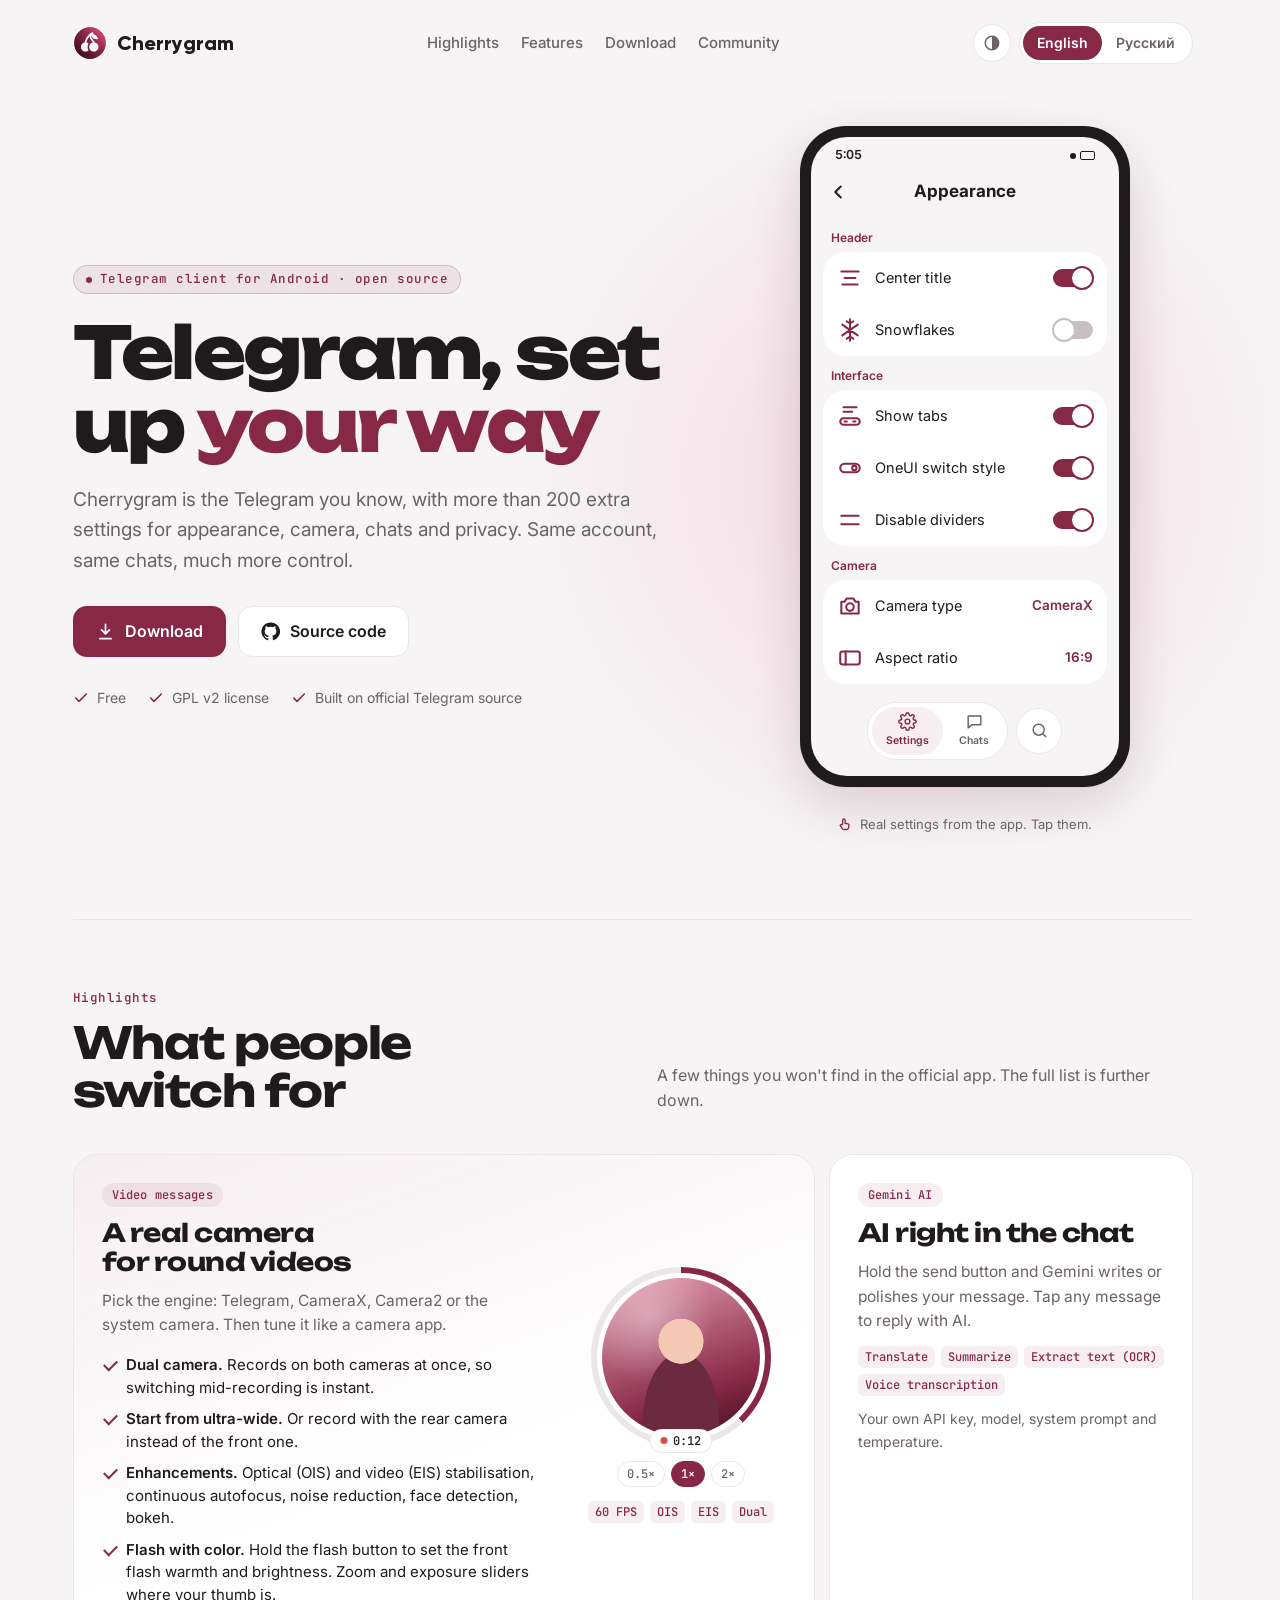
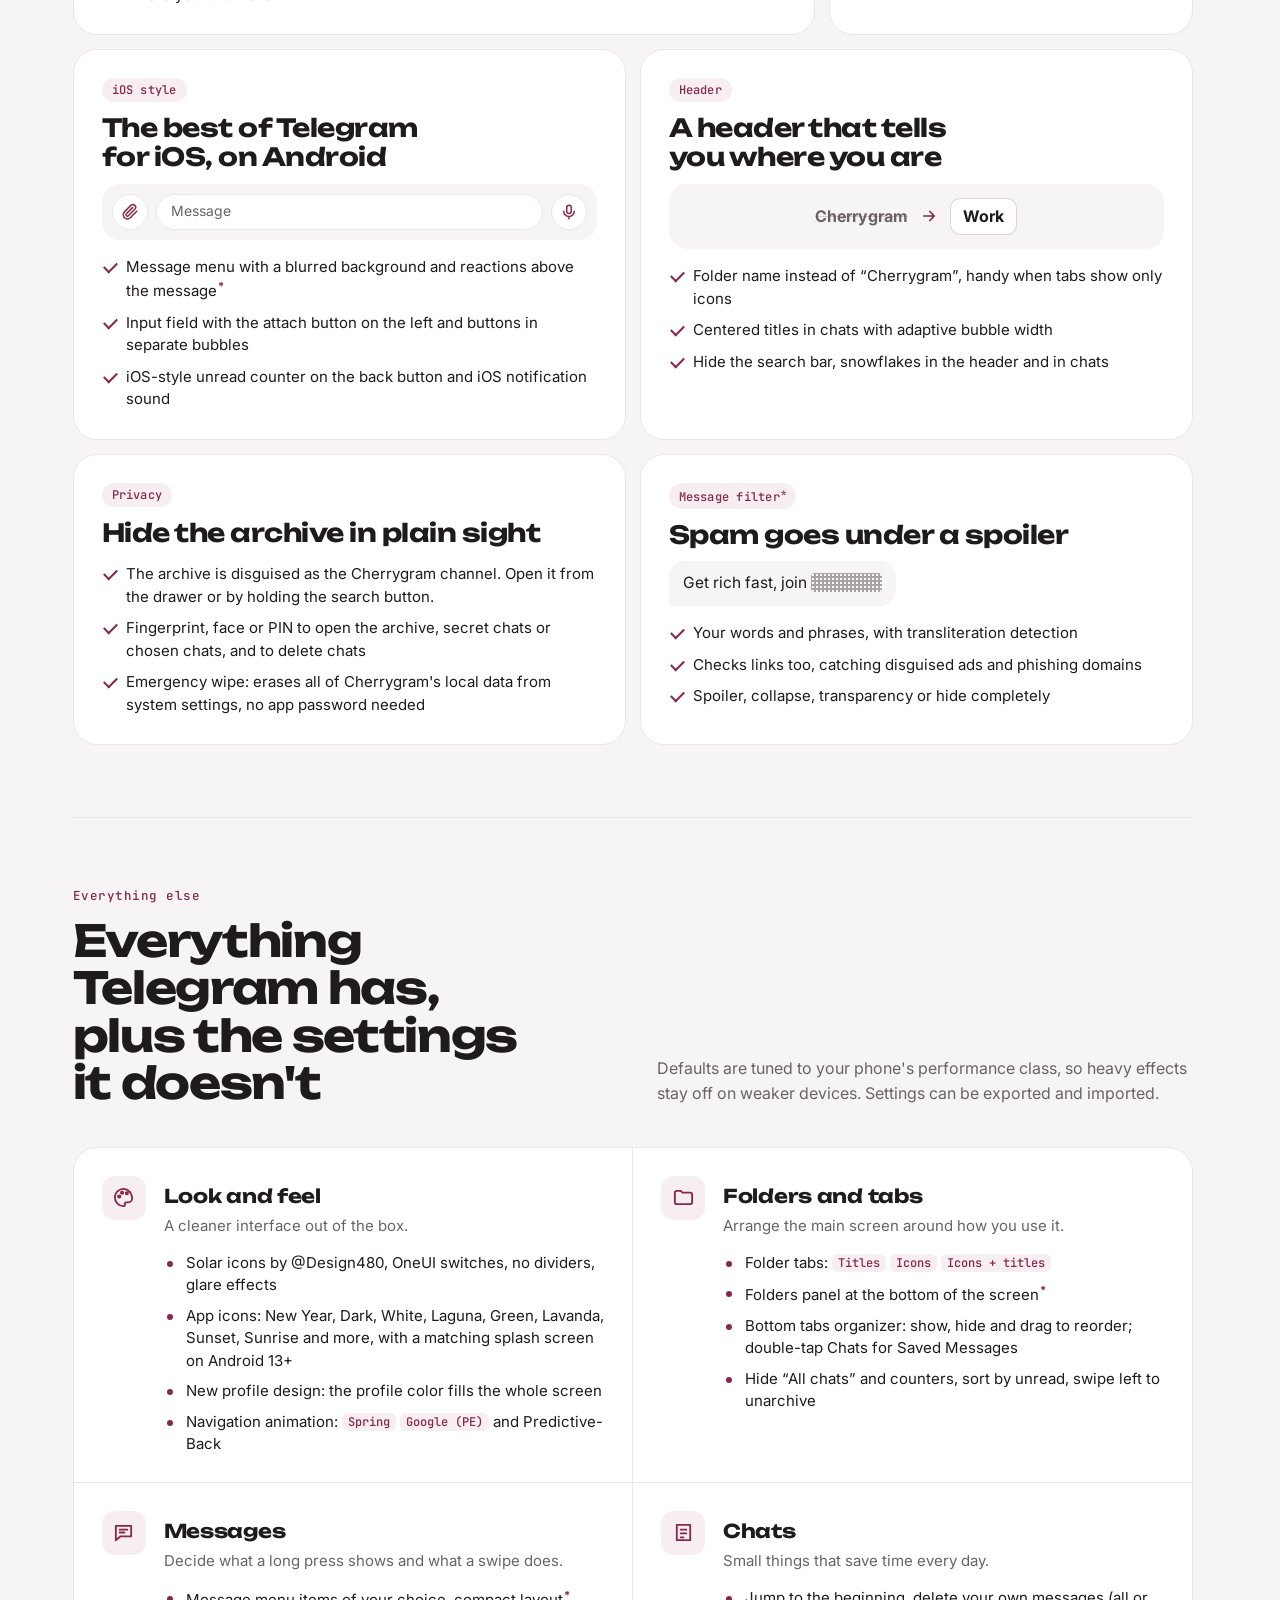
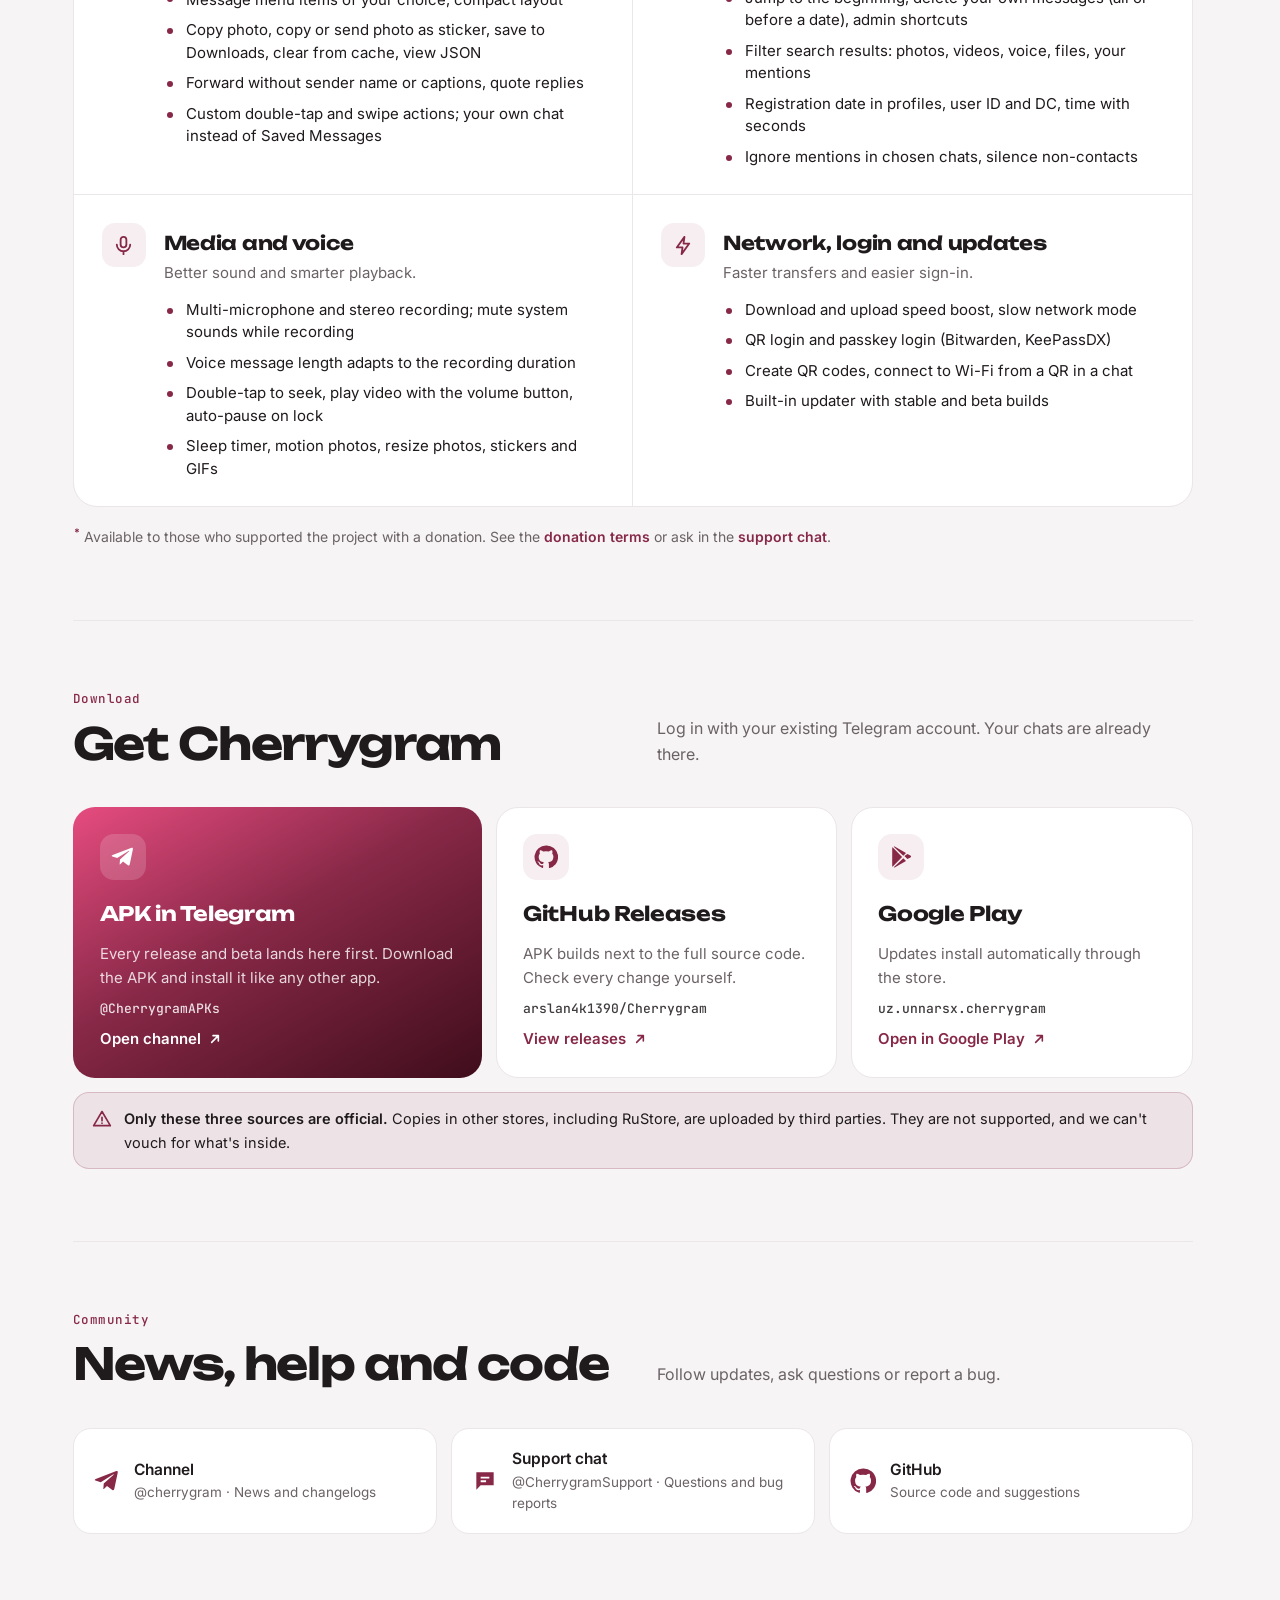
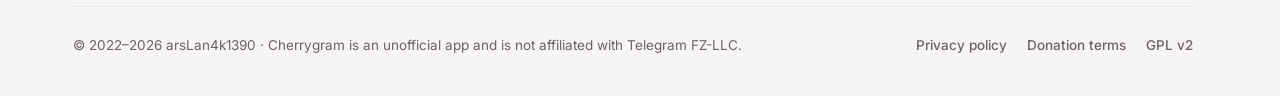
==== cherrygram/index.html @ 9229d32d "Update index.html" ====
<!DOCTYPE html>
<html lang="en">
<head>
<meta charset="utf-8">
<meta name="viewport" content="width=device-width, initial-scale=1, viewport-fit=cover">
<meta name="color-scheme" content="light dark">
<title>Cherrygram</title>
<meta name="description" content="Cherrygram — open-source Telegram client for Android with more than 200 settings for appearance, camera, chats and privacy.">
<link rel="icon" type="image/svg+xml" href="data:image/svg+xml,%3Csvg%20width%3D%22640%22%20height%3D%22640%22%20viewBox%3D%220%200%20640%20640%22%20fill%3D%22none%22%20xmlns%3D%22http%3A//www.w3.org/2000/svg%22%3E%20%3Crect%20x%3D%2210%22%20y%3D%2210%22%20width%3D%22620%22%20height%3D%22620%22%20rx%3D%22310%22%20fill%3D%22url%28%23paint0_linear_491_23%29%22/%3E%20%3Crect%20x%3D%2210%22%20y%3D%2210%22%20width%3D%22620%22%20height%3D%22620%22%20rx%3D%22310%22%20stroke%3D%22white%22%20stroke-width%3D%2220%22/%3E%20%3Cpath%20d%3D%22M383.323%20127.493C386.815%20134.41%20384.44%20142.785%20377.801%20146.963C373.574%20149.623%20369.834%20152.233%20366.529%20154.789C405.644%20156.688%20451.546%20172.465%20475.197%20246.991C393.397%20254.55%20361.271%20217.003%20344.844%20181.58C343.745%20184.75%20343.19%20187.771%20343.002%20190.632C342.13%20203.923%20348.677%20218.798%20360.499%20236.478C365.873%20244.516%20371.896%20252.518%20378.143%20260.817L379.523%20262.651C386.133%20271.438%20392.978%20280.61%20398.766%20289.741C402.809%20296.118%20406.721%20303.047%20409.709%20310.361C450.216%20318.1%20480.781%20352.949%20480.781%20394.77C480.781%20442.272%20441.345%20480.781%20392.697%20480.781C344.049%20480.781%20304.613%20442.272%20304.613%20394.77C304.613%20353.111%20334.942%20318.37%20375.215%20310.452C374.326%20308.925%20373.365%20307.348%20372.333%20305.719C367.287%20297.76%20361.155%20289.512%20354.468%20280.622L352.991%20278.661C346.854%20270.51%20340.335%20261.85%20334.467%20253.074C322.838%20235.682%20311.869%20215.189%20311.837%20193.102C301.707%20204.276%20292.418%20216.728%20284.179%20229.828C266.513%20257.916%20254.87%20287.06%20250.081%20309.663C266.62%20312.019%20281.668%20318.863%20293.887%20328.889C294.088%20329.054%20294.127%20329.346%20293.979%20329.56C281.067%20348.161%20273.524%20370.605%20273.524%20394.77C273.524%20418.934%20281.067%20441.378%20293.979%20459.979C294.127%20460.193%20294.088%20460.485%20293.887%20460.65C278.575%20473.214%20258.819%20480.781%20237.254%20480.781C188.607%20480.781%20149.17%20442.272%20149.17%20394.77C149.17%20353.631%20178.747%20319.238%20218.27%20310.761C223.03%20282.071%20237.237%20246.456%20257.688%20213.941C282.73%20174.126%20319.229%20135.606%20364.144%20119.913C371.58%20117.315%20379.83%20120.575%20383.323%20127.493Z%22%20fill%3D%22white%22/%3E%20%3Cdefs%3E%20%3ClinearGradient%20id%3D%22paint0_linear_491_23%22%20x1%3D%22640%22%20y1%3D%220%22%20x2%3D%220%22%20y2%3D%22640%22%20gradientUnits%3D%22userSpaceOnUse%22%3E%20%3Cstop%20offset%3D%220.09375%22%20stop-color%3D%22%23E64C7F%22/%3E%20%3Cstop%20offset%3D%220.447917%22%20stop-color%3D%22%23872847%22/%3E%20%3Cstop%20offset%3D%220.833333%22%20stop-color%3D%22%233F0D1B%22/%3E%20%3C/linearGradient%3E%20%3C/defs%3E%20%3C/svg%3E">
<link rel="preconnect" href="https://fonts.googleapis.com">
<link rel="preconnect" href="https://fonts.gstatic.com" crossorigin>
<link href="https://fonts.googleapis.com/css2?family=Inter:wght@400;500;600;700&family=Unbounded:wght@500;700;800&family=JetBrains+Mono:wght@500&display=swap" rel="stylesheet">
<script>
(function () {
  var p = 'system';
  try { var s = localStorage.getItem('cg_theme'); if (s === 'light' || s === 'dark') p = s; } catch (e) {}
  var d = document.documentElement;
  d.setAttribute('data-theme-pref', p);
  if (p !== 'system') d.setAttribute('data-theme', p);
})();
</script>
<style>
  @font-face {
    font-family: 'Gilroy CG';
    font-weight: 800;
    font-display: swap;
    src: url([data-uri]) format('woff2');
  }
  /* Layout: split hero (thesis left, live settings screen right) → feature index in a hairline grid → download routes → community → footer */
  :root {
    --cherry: #872847;
    --cherry-hi: #e64c7f;
    --cherry-deep: #3f0d1b;
    --cherry-soft: rgba(135, 40, 71, 0.08);
    --cherry-line: rgba(135, 40, 71, 0.22);
    --bg: #f6f4f5;
    --card: #ffffff;
    --text: #1f1a1c;
    --muted: #6b6266;
    --line: #ebe6e8;
    --on-cherry: #ffffff;
    --phone-frame: #1f1a1c;
    --switch-off: #c9bfc3;
    --shadow: 0 1px 2px rgba(31, 26, 28, 0.04), 0 18px 50px rgba(63, 13, 27, 0.14);
    --glow: rgba(230, 76, 127, 0.16);

    --f-display: 'Unbounded', 'Gilroy CG', 'Inter', system-ui, sans-serif;
    --f-body: 'Inter', -apple-system, BlinkMacSystemFont, 'Segoe UI', Roboto, sans-serif;
    --f-mono: 'JetBrains Mono', ui-monospace, 'SF Mono', Consolas, monospace;
    --gutter-l: max(16px, env(safe-area-inset-left, 0px));
    --gutter-r: max(16px, env(safe-area-inset-right, 0px));
  }
  :root { color-scheme: light; }
  @media (prefers-color-scheme: dark) {
    :root:not([data-theme="light"]) {
      color-scheme: dark;
      --cherry: #e0789a; --cherry-hi: #f08fae; --cherry-deep: #2a0912;
      --cherry-soft: rgba(224, 120, 154, 0.10); --cherry-line: rgba(224, 120, 154, 0.28);
      --bg: #141112; --card: #1e1a1c; --text: #f1ecee; --muted: #a89ea2; --line: #2e282b;
      --on-cherry: #1a0a10; --phone-frame: #000000; --switch-off: #4a4145;
      --shadow: 0 18px 60px rgba(0, 0, 0, 0.5); --glow: rgba(224, 120, 154, 0.12);
    }
  }
  :root[data-theme="dark"] {
    color-scheme: dark;
    --cherry: #e0789a; --cherry-hi: #f08fae; --cherry-deep: #2a0912;
    --cherry-soft: rgba(224, 120, 154, 0.10); --cherry-line: rgba(224, 120, 154, 0.28);
    --bg: #141112; --card: #1e1a1c; --text: #f1ecee; --muted: #a89ea2; --line: #2e282b;
    --on-cherry: #1a0a10; --phone-frame: #000000; --switch-off: #4a4145;
    --shadow: 0 18px 60px rgba(0, 0, 0, 0.5); --glow: rgba(224, 120, 154, 0.12);
  }

  * { box-sizing: border-box; }
  html { -webkit-text-size-adjust: 100%; scrollbar-gutter: stable; scroll-behavior: smooth; overflow-x: clip; }
  @media (prefers-reduced-motion: reduce) { html { scroll-behavior: auto; } }
  body {
    margin: 0; background: var(--bg); color: var(--text);
    font: 16px/1.6 var(--f-body);
    padding-left: var(--gutter-l); padding-right: var(--gutter-r);
    overflow-x: hidden;
  }
  .wrap { max-width: 1120px; margin: 0 auto; }
  a { color: var(--cherry); font-weight: 600; text-decoration: none; }
  a:hover { text-decoration: underline; }
  :focus-visible { outline: 2px solid var(--cherry); outline-offset: 2px; border-radius: 6px; }
  h1, h2, h3 { text-wrap: balance; }

  /* i18n */
  [data-l="ru"] { display: none; }
  body.ru [data-l="en"] { display: none; }
  body.ru [data-l="ru"] { display: revert; }
  body.ru span[data-l="ru"] { display: inline; }

  /* Top bar */
  .top { display: flex; align-items: center; justify-content: space-between; gap: 12px; padding-block: 22px; }
  .brand { display: flex; align-items: center; gap: 10px; font-family: 'Gilroy CG', 'Inter', sans-serif; font-weight: 800; font-size: 20px; color: var(--text); }
  .brand:hover { text-decoration: none; }
  .brand-logo { width: 34px; height: 34px; flex: none; display: block; }
  .nav { display: flex; gap: 22px; font-size: 15px; }
  .nav a { color: var(--muted); font-weight: 500; }
  .nav a:hover { color: var(--text); text-decoration: none; }
  @media (max-width: 860px) { .nav { display: none; } }
  .controls { display: flex; align-items: center; gap: 8px; }

  .lang { display: inline-flex; background: var(--card); border: 1px solid var(--line); border-radius: 999px; padding: 3px; }
  .lang button { border: 0; background: transparent; color: var(--muted); font: inherit; font-size: 14px; font-weight: 600; padding: 6px 14px; border-radius: 999px; cursor: pointer; }
  .lang button[aria-pressed="true"] { background: var(--cherry); color: var(--on-cherry); }
  .lang .ls { display: none; }
  @media (max-width: 520px) { .lang .lf { display: none; } .lang .ls { display: inline; } .lang button { padding: 6px 12px; } }

  .theme-wrap { position: relative; }
  .theme { width: 38px; height: 38px; flex: none; display: grid; place-items: center; cursor: pointer; padding: 0; background: var(--card); border: 1px solid var(--line); border-radius: 999px; color: var(--muted); }
  .theme:hover, .theme[aria-expanded="true"] { color: var(--cherry); border-color: var(--cherry-line); }
  .theme svg, .theme-menu svg { width: 18px; height: 18px; stroke: currentColor; fill: none; stroke-width: 2; stroke-linecap: round; stroke-linejoin: round; }
  .theme svg .fill, .theme-menu svg .fill { fill: currentColor; stroke: none; }
  .theme .ic { display: none; }
  html[data-theme-pref="system"] .theme .ic-system, html[data-theme-pref="light"] .theme .ic-light, html[data-theme-pref="dark"] .theme .ic-dark { display: grid; }
  .theme-menu { position: absolute; top: calc(100% + 8px); right: 0; z-index: 20; min-width: 196px; padding: 6px; margin: 0; list-style: none; background: var(--card); border: 1px solid var(--line); border-radius: 14px; box-shadow: 0 10px 30px rgba(0,0,0,.14), 0 2px 6px rgba(0,0,0,.06); opacity: 0; transform: translateY(-4px) scale(.98); transform-origin: top right; pointer-events: none; transition: opacity .14s ease, transform .14s ease; }
  .theme-menu.open { opacity: 1; transform: none; pointer-events: auto; }
  .theme-menu button { width: 100%; display: grid; grid-template-columns: 18px 1fr 16px; align-items: center; gap: 10px; text-align: left; background: transparent; border: 0; border-radius: 9px; padding: 9px 10px; cursor: pointer; font: inherit; font-size: 14px; font-weight: 500; color: var(--text); }
  .theme-menu button:hover, .theme-menu button:focus-visible { background: var(--cherry-soft); outline: none; }
  .theme-menu .chk { opacity: 0; color: var(--cherry); }
  .theme-menu button[aria-checked="true"] { color: var(--cherry); font-weight: 600; }
  .theme-menu button[aria-checked="true"] .chk { opacity: 1; }
  .theme-menu svg.chk { width: 16px; height: 16px; stroke-width: 2.6; }
  @media (prefers-reduced-motion: reduce) { .theme-menu { transition: none; } }

  /* Hero */
  .hero { position: relative; display: grid; grid-template-columns: minmax(0, 1.15fr) minmax(0, .85fr); gap: 48px; align-items: center; padding-block: 40px 72px; }
  .hero::before { content: ""; position: absolute; z-index: -1; right: -10%; top: 0; width: 70%; aspect-ratio: 1; max-width: 100vw; border-radius: 50%; background: radial-gradient(closest-side, var(--glow), transparent); pointer-events: none; }
  .eyebrow { display: inline-flex; align-items: center; gap: 8px; font: 500 12.5px/1 var(--f-mono); letter-spacing: .04em; color: var(--cherry); background: var(--cherry-soft); border: 1px solid var(--cherry-line); border-radius: 999px; padding: 7px 12px; margin: 0 0 22px; }
  .eyebrow i { width: 6px; height: 6px; border-radius: 50%; background: var(--cherry); }
  .hero h1 { font-family: var(--f-display); font-weight: 800; font-size: clamp(36px, 6.4vw, 72px); line-height: 1.02; letter-spacing: -0.035em; margin: 0 0 22px; }
  .hero h1 em { font-style: normal; color: var(--cherry); }
  .lead { font-size: clamp(17px, 1.6vw, 19px); color: var(--muted); max-width: 34em; margin: 0 0 30px; }
  .cta { display: flex; flex-wrap: wrap; gap: 12px; }
  .btn { display: inline-flex; align-items: center; gap: 10px; font: 600 16px/1 var(--f-body); border-radius: 14px; padding: 15px 22px; border: 1px solid transparent; cursor: pointer; transition: transform .15s ease, background .15s ease, border-color .15s ease; }
  .btn:hover { text-decoration: none; transform: translateY(-1px); }
  .btn svg { width: 19px; height: 19px; flex: none; }
  .btn-primary { background: var(--cherry); color: var(--on-cherry); }
  .btn-primary:hover { background: var(--cherry-hi); }
  .btn-ghost { background: var(--card); color: var(--text); border-color: var(--line); }
  .btn-ghost:hover { border-color: var(--cherry-line); background: var(--cherry-soft); }
  @media (prefers-reduced-motion: reduce) { .btn { transition: none; } .btn:hover { transform: none; } }
  .facts { display: flex; flex-wrap: wrap; gap: 8px 22px; margin: 30px 0 0; padding: 0; list-style: none; font-size: 14px; color: var(--muted); }
  .facts li { display: flex; align-items: center; gap: 8px; }
  .facts svg { width: 16px; height: 16px; stroke: var(--cherry); fill: none; stroke-width: 2.4; stroke-linecap: round; stroke-linejoin: round; }

  @media (max-width: 900px) {
    .hero { grid-template-columns: 1fr; gap: 40px; padding-block: 16px 56px; }
    .hero::before { width: 120%; right: -40%; top: 30%; }
  }

  /* Phone mockup */
  .stage { display: grid; justify-items: center; gap: 14px; }
  .phone { width: min(330px, 100%); background: var(--phone-frame); border-radius: 46px; padding: 11px; box-shadow: var(--shadow); }
  .screen { background: var(--bg); border-radius: 36px; overflow: hidden; position: relative; }
  .status { display: flex; justify-content: space-between; align-items: center; padding: 12px 24px 4px; font: 600 12.5px/1 var(--f-body); color: var(--text); font-variant-numeric: tabular-nums; }
  .status .dots { display: flex; gap: 4px; align-items: center; }
  .status .dots span { width: 15px; height: 9px; border-radius: 2px; border: 1.5px solid currentColor; }
  .status .dots b { width: 6px; height: 6px; border-radius: 50%; background: currentColor; }
  .bar { position: relative; height: 52px; display: flex; align-items: center; padding: 0 16px; gap: 12px; }
  .bar canvas { position: absolute; inset: 0; width: 100%; height: 100%; pointer-events: none; }
  .bar .back { width: 22px; height: 22px; stroke: var(--text); fill: none; stroke-width: 2.2; stroke-linecap: round; stroke-linejoin: round; flex: none; }
  .bar .ttl { flex: 1; font: 700 17px/1 var(--f-body); color: var(--text); text-align: left; transition: text-align .2s; }
  .screen.centered .bar .ttl { text-align: center; margin-right: 34px; }
  .group-label { font: 600 12px/1 var(--f-body); color: var(--cherry); padding: 14px 20px 8px; }
  .group { margin: 0 12px; background: var(--card); border-radius: 22px; overflow: hidden; }
  .row { display: flex; align-items: center; gap: 12px; padding: 12px 14px; min-height: 52px; position: relative; }
  .row + .row::before { content: ""; position: absolute; top: 0; left: 52px; right: 0; height: 1px; background: var(--line); transition: opacity .2s; }
  .screen.no-div .row + .row::before { opacity: 0; }
  .row .ri { width: 26px; height: 26px; flex: none; stroke: var(--text); fill: none; stroke-width: 1.7; stroke-linecap: round; stroke-linejoin: round; }
  .screen.solar .row .ri { stroke: var(--cherry); stroke-width: 1.9; }
  .row .rt { flex: 1; min-width: 0; font-size: 14.5px; line-height: 1.25; color: var(--text); }
  .row .rt small { display: block; color: var(--muted); font-size: 12px; margin-top: 2px; }
  .row .rv { font-size: 13.5px; color: var(--cherry); font-weight: 600; }
  .row[role="switch"] { cursor: pointer; }
  .row[role="switch"]:hover { background: var(--cherry-soft); }
  .sw { width: 42px; height: 24px; flex: none; border-radius: 999px; background: var(--switch-off); position: relative; transition: background .18s; }
  .sw::after { content: ""; position: absolute; top: 3px; left: 3px; width: 18px; height: 18px; border-radius: 50%; background: var(--card); transition: transform .18s; }
  .row[aria-checked="true"] .sw { background: var(--cherry); }
  .row[aria-checked="true"] .sw::after { transform: translateX(18px); }
  /* One UI style switch: hollow thumb with ring */
  .screen.oneui .sw { height: 18px; width: 40px; margin-block: 3px; }
  .screen.oneui .sw::after { top: -3px; left: -1px; width: 24px; height: 24px; background: var(--card); border: 2.5px solid var(--switch-off); box-sizing: border-box; }
  .screen.oneui .row[aria-checked="true"] .sw::after { border-color: var(--cherry); transform: translateX(18px); }
  .screen-pad { height: 18px; }
  .tabbar { display: flex; align-items: center; justify-content: center; gap: 8px; padding: 0 16px 16px; }
  .screen.no-tabs .tabbar { display: none; }
  .tb-pill { display: flex; gap: 2px; background: var(--card); border: 1px solid var(--line); border-radius: 999px; padding: 4px; }
  .tb { display: grid; justify-items: center; gap: 2px; padding: 5px 14px; border-radius: 999px; font-size: 10.5px; font-weight: 600; color: var(--muted); }
  .tb.on { background: var(--cherry-soft); color: var(--cherry); }
  .tb svg, .tb-search svg { width: 19px; height: 19px; stroke: currentColor; fill: none; stroke-width: 1.8; stroke-linecap: round; stroke-linejoin: round; }
  .tb-search { width: 46px; height: 46px; border-radius: 50%; background: var(--card); border: 1px solid var(--line); display: grid; place-items: center; color: var(--muted); }
  .stage-hint { font-size: 13px; color: var(--muted); display: flex; align-items: center; gap: 8px; }
  .stage-hint svg { width: 15px; height: 15px; stroke: var(--cherry); fill: none; stroke-width: 2.2; stroke-linecap: round; stroke-linejoin: round; }
  @media (prefers-reduced-motion: reduce) { .sw, .sw::after, .row + .row::before { transition: none; } }

  /* Section headings */
  section.block { padding-block: 72px; border-top: 1px solid var(--line); }
  .sec-head { display: grid; grid-template-columns: minmax(0, 1fr) minmax(0, 1fr); gap: 16px 48px; align-items: end; margin-bottom: 40px; }
  .sec-head h2 { font-family: var(--f-display); font-weight: 700; font-size: clamp(28px, 4vw, 44px); line-height: 1.08; letter-spacing: -0.03em; margin: 0; }
  .sec-head p { color: var(--muted); margin: 0; max-width: 34em; }
  .kicker { display: block; font: 500 12.5px/1 var(--f-mono); color: var(--cherry); letter-spacing: .04em; margin-bottom: 14px; }
  @media (max-width: 760px) { .sec-head { grid-template-columns: 1fr; } section.block { padding-block: 56px; } }

  /* Feature index */
  .features { display: grid; grid-template-columns: repeat(2, minmax(0, 1fr)); border: 1px solid var(--line); border-radius: 24px; overflow: hidden; background: var(--line); gap: 1px; }
  .feat { background: var(--card); padding: 28px 28px 26px; min-width: 0; display: grid; grid-template-columns: 44px minmax(0, 1fr); gap: 0 18px; align-content: start; }
  .feat .fi { width: 44px; height: 44px; border-radius: 13px; background: var(--cherry-soft); display: grid; place-items: center; grid-row: 1 / span 3; }
  .feat .fi svg { width: 23px; height: 23px; stroke: var(--cherry); fill: none; stroke-width: 1.9; stroke-linecap: round; stroke-linejoin: round; }
  .feat h3 { font-family: var(--f-display); font-weight: 700; font-size: 19px; letter-spacing: -0.015em; line-height: 1.2; margin: 9px 0 6px; }
  .feat > p { color: var(--muted); margin: 0 0 14px; font-size: 15px; }
  .feat ul { margin: 0; padding: 0; list-style: none; display: grid; gap: 8px; font-size: 15px; line-height: 1.5; }
  .feat li { position: relative; padding-left: 22px; }
  .feat li::before { content: ""; position: absolute; left: 3px; top: 9px; width: 6px; height: 6px; border-radius: 50%; background: var(--cherry); }
  .opts { display: inline-flex; flex-wrap: wrap; gap: 4px; vertical-align: 1px; }
  .opt { font: 500 12px/1 var(--f-mono); color: var(--cherry); background: var(--cherry-soft); border-radius: 6px; padding: 3px 6px; white-space: nowrap; }
  @media (max-width: 760px) { .features { grid-template-columns: 1fr; } .feat { padding: 22px 18px; grid-template-columns: 40px minmax(0, 1fr); gap: 0 14px; } .feat .fi { width: 40px; height: 40px; } }

  /* Highlights bento */
  .bento { display: grid; grid-template-columns: repeat(6, minmax(0, 1fr)); gap: 14px; }
  .tile { background: var(--card); border: 1px solid var(--line); border-radius: 24px; padding: 28px; min-width: 0; display: flex; flex-direction: column; gap: 12px; }
  .tile h3 { font-family: var(--f-display); font-weight: 700; font-size: clamp(20px, 2.2vw, 25px); line-height: 1.15; letter-spacing: -0.02em; margin: 0; }
  .tile p { margin: 0; color: var(--muted); font-size: 15.5px; }
  .tile p.small { font-size: 14px; }
  .tag { align-self: flex-start; font: 500 12px/1 var(--f-mono); color: var(--cherry); background: var(--cherry-soft); border-radius: 999px; padding: 6px 10px; letter-spacing: .02em; }
  .ticks { margin: 4px 0 0; padding: 0; list-style: none; display: grid; gap: 9px; font-size: 15px; line-height: 1.5; }
  .ticks li { position: relative; padding-left: 24px; }
  .ticks li::before { content: ""; position: absolute; left: 2px; top: 6px; width: 11px; height: 6px; border-left: 2.2px solid var(--cherry); border-bottom: 2.2px solid var(--cherry); transform: rotate(-45deg); }
  .ticks b { font-weight: 600; }
  .star { color: var(--cherry); font-weight: 700; font-size: .75em; margin-left: 1px; }
  .t-cam { grid-column: span 4; flex-direction: row; gap: 32px; align-items: center; background: linear-gradient(160deg, var(--cherry-soft), transparent 60%), var(--card); }
  .t-cam .tile-text { display: flex; flex-direction: column; gap: 12px; min-width: 0; flex: 1; }
  .t-ai { grid-column: span 2; }
  .t-ios, .t-head { grid-column: span 3; }
  .t-priv, .t-filter { grid-column: span 3; }
  @media (max-width: 960px) {
    .bento { grid-template-columns: 1fr 1fr; }
    .t-cam { grid-column: 1 / -1; }
    .t-ai, .t-ios, .t-head, .t-priv, .t-filter { grid-column: span 1; }
  }
  @media (max-width: 680px) {
    .bento { grid-template-columns: 1fr; }
    .t-cam { flex-direction: column-reverse; align-items: stretch; }
    .tile { padding: 22px 18px; }
  }

  /* Video message visual */
  .vm-stage { flex: none; width: 210px; display: grid; justify-items: center; gap: 14px; }
  .vm { position: relative; width: 180px; height: 180px; max-width: 100%; border-radius: 50%; padding: 6px; background: conic-gradient(var(--cherry) 0 38%, var(--line) 38% 100%); }
  .vm-face { width: 100%; height: 100%; border-radius: 50%; border: 5px solid var(--card); background:
      radial-gradient(circle at 50% 40%, #f3c9b6 0 18%, transparent 18.5%),
      radial-gradient(ellipse at 50% 92%, #6b2a40 0 34%, transparent 34.5%),
      radial-gradient(circle at 30% 25%, rgba(255,255,255,.35), transparent 40%),
      linear-gradient(160deg, #e9a3b8, #872847 70%, #3f0d1b); }
  .vm-rec { position: absolute; left: 50%; bottom: -6px; transform: translateX(-50%); display: inline-flex; align-items: center; gap: 6px; background: var(--card); border: 1px solid var(--line); border-radius: 999px; padding: 5px 10px; font: 500 12px/1 var(--f-mono); color: var(--text); font-variant-numeric: tabular-nums; }
  .vm-rec i { width: 7px; height: 7px; border-radius: 50%; background: #e5484d; animation: blink 1.4s infinite; }
  @keyframes blink { 50% { opacity: .25; } }
  @media (prefers-reduced-motion: reduce) { .vm-rec i { animation: none; } }
  .vm-zoom { display: flex; gap: 6px; }
  .vm-zoom span { font: 500 12px/1 var(--f-mono); color: var(--muted); border: 1px solid var(--line); background: var(--card); border-radius: 999px; padding: 6px 9px; }
  .vm-zoom span.on { color: var(--on-cherry); background: var(--cherry); border-color: var(--cherry); }
  .vm-chips { display: flex; flex-wrap: wrap; justify-content: center; gap: 6px; }
  .vm-chips span, .chips span { font: 500 12px/1 var(--f-mono); color: var(--cherry); background: var(--cherry-soft); border-radius: 6px; padding: 5px 7px; }
  .chips { display: flex; flex-wrap: wrap; gap: 6px; }
  @media (max-width: 680px) { .vm-stage { width: 100%; } }

  /* iOS input visual */
  .ios-bar { display: flex; align-items: center; gap: 8px; background: var(--bg); border-radius: 18px; padding: 10px; }
  .ib-btn { width: 36px; height: 36px; flex: none; border-radius: 50%; background: var(--card); border: 1px solid var(--line); display: grid; place-items: center; color: var(--cherry); font: 500 22px/1 var(--f-body); }
  .ib-btn svg { width: 18px; height: 18px; stroke: var(--cherry); fill: none; stroke-width: 2; stroke-linecap: round; }
  .ib-field { flex: 1; min-width: 0; height: 36px; border-radius: 18px; background: var(--card); border: 1px solid var(--line); display: flex; align-items: center; padding: 0 14px; color: var(--muted); font-size: 14px; }

  /* Header visual */
  .head-demo { background: var(--bg); border-radius: 18px; padding: 14px; }
  .hd-row { display: flex; align-items: center; justify-content: center; gap: 12px; font-weight: 700; font-size: 16px; }
  .hd-row svg { width: 18px; height: 18px; stroke: var(--cherry); fill: none; stroke-width: 2.2; stroke-linecap: round; stroke-linejoin: round; }
  .hd-from { color: var(--muted); text-decoration: line-through; text-decoration-color: var(--cherry-line); }
  .hd-to { color: var(--text); background: var(--card); border: 1px solid var(--cherry-line); border-radius: 10px; padding: 5px 12px; }

  /* Filter visual */
  .demo-msg { align-self: flex-start; background: var(--bg); border-radius: 16px 16px 16px 4px; padding: 10px 14px; color: var(--text) !important; font-size: 15px; }
  .spoil { border-radius: 4px; color: transparent; background-color: var(--muted); background-image: radial-gradient(var(--card) 0.8px, transparent 1px); background-size: 4px 4px; opacity: .55; user-select: none; }

  .footnote { margin: 18px 0 0; color: var(--muted); font-size: 14px; }

  .warn { display: flex; gap: 12px; align-items: flex-start; margin-top: 14px; padding: 14px 18px; border-radius: 16px; border: 1px solid var(--cherry-line); background: var(--cherry-soft); }
  .warn svg { width: 20px; height: 20px; flex: none; margin-top: 2px; stroke: var(--cherry); fill: none; stroke-width: 2; stroke-linecap: round; stroke-linejoin: round; }
  .warn p { margin: 0; font-size: 14.5px; color: var(--text); }
  .warn b { font-weight: 600; }

  /* Downloads */
  .dl { display: grid; grid-template-columns: 1.2fr 1fr 1fr; gap: 14px; }
  .route { background: var(--card); border: 1px solid var(--line); border-radius: 22px; padding: 26px; display: flex; flex-direction: column; gap: 12px; min-width: 0; color: var(--text); font-weight: 400; transition: border-color .15s, transform .15s; }
  .route:hover { text-decoration: none; border-color: var(--cherry-line); transform: translateY(-2px); }
  .route.main { background: linear-gradient(150deg, #e64c7f, #872847 45%, #3f0d1b) border-box; border-color: transparent; color: #fff; }
  .route.main:hover { border-color: transparent; }
  .route .ri2 { width: 46px; height: 46px; border-radius: 14px; display: grid; place-items: center; background: var(--cherry-soft); }
  .route.main .ri2 { background: rgba(255,255,255,.16); }
  .route .ri2 svg { width: 24px; height: 24px; fill: var(--cherry); }
  .route.main .ri2 svg { fill: #fff; }
  .route h3 { font-family: var(--f-display); font-weight: 700; font-size: 20px; letter-spacing: -0.015em; margin: 6px 0 0; }
  .route p { margin: 0; color: var(--muted); font-size: 15px; flex: 1; }
  .route.main p { color: rgba(255,255,255,.82); }
  .route .go { font-weight: 600; font-size: 15px; color: var(--cherry); display: inline-flex; align-items: center; gap: 6px; }
  .route.main .go { color: #fff; }
  .route .go svg { width: 16px; height: 16px; stroke: currentColor; fill: none; stroke-width: 2.4; stroke-linecap: round; stroke-linejoin: round; }
  .route .handle { font: 500 13px/1 var(--f-mono); opacity: .85; }
  .stores { display: flex; flex-wrap: wrap; gap: 8px; }
  .stores a { flex: 1 1 auto; text-align: center; border: 1px solid var(--line); border-radius: 12px; padding: 10px 12px; color: var(--text); font-size: 14.5px; }
  .stores a:hover { border-color: var(--cherry-line); background: var(--cherry-soft); text-decoration: none; }
  @media (prefers-reduced-motion: reduce) { .route { transition: none; } .route:hover { transform: none; } }
  @media (max-width: 900px) { .dl { grid-template-columns: 1fr; } }

  /* Community */
  .community { display: grid; grid-template-columns: repeat(3, minmax(0, 1fr)); gap: 14px; }
  .comm { display: flex; align-items: center; gap: 14px; padding: 18px 20px; border: 1px solid var(--line); border-radius: 18px; background: var(--card); color: var(--text); min-width: 0; }
  .comm:hover { text-decoration: none; border-color: var(--cherry-line); background: var(--cherry-soft); }
  .comm svg { width: 26px; height: 26px; fill: var(--cherry); flex: none; }
  .comm span { min-width: 0; }
  .comm b { display: block; font-weight: 600; font-size: 15.5px; }
  .comm small { display: block; color: var(--muted); font-weight: 400; font-size: 13.5px; overflow-wrap: anywhere; }
  @media (max-width: 860px) { .community { grid-template-columns: 1fr; } }

  /* Footer */
  footer { border-top: 1px solid var(--line); padding-block: 28px 40px; display: flex; flex-wrap: wrap; gap: 12px 28px; justify-content: space-between; align-items: center; color: var(--muted); font-size: 13.5px; }
  footer nav { display: flex; flex-wrap: wrap; gap: 8px 20px; }
  footer nav a { color: var(--muted); font-weight: 500; }
  footer nav a:hover { color: var(--cherry); }
</style>

</head>
<body>
<div class="wrap">

  <div class="top">
    <a class="brand" href="#top" aria-label="Cherrygram">
      <svg class="brand-logo" aria-hidden="true" width="32" height="32" viewBox="0 0 640 640" fill="none" xmlns="http://www.w3.org/2000/svg"> <rect x="10" y="10" width="620" height="620" rx="310" fill="url(#cgLogoGrad)"/> <rect x="10" y="10" width="620" height="620" rx="310" stroke="white" stroke-width="20"/> <path d="M383.323 127.493C386.815 134.41 384.44 142.785 377.801 146.963C373.574 149.623 369.834 152.233 366.529 154.789C405.644 156.688 451.546 172.465 475.197 246.991C393.397 254.55 361.271 217.003 344.844 181.58C343.745 184.75 343.19 187.771 343.002 190.632C342.13 203.923 348.677 218.798 360.499 236.478C365.873 244.516 371.896 252.518 378.143 260.817L379.523 262.651C386.133 271.438 392.978 280.61 398.766 289.741C402.809 296.118 406.721 303.047 409.709 310.361C450.216 318.1 480.781 352.949 480.781 394.77C480.781 442.272 441.345 480.781 392.697 480.781C344.049 480.781 304.613 442.272 304.613 394.77C304.613 353.111 334.942 318.37 375.215 310.452C374.326 308.925 373.365 307.348 372.333 305.719C367.287 297.76 361.155 289.512 354.468 280.622L352.991 278.661C346.854 270.51 340.335 261.85 334.467 253.074C322.838 235.682 311.869 215.189 311.837 193.102C301.707 204.276 292.418 216.728 284.179 229.828C266.513 257.916 254.87 287.06 250.081 309.663C266.62 312.019 281.668 318.863 293.887 328.889C294.088 329.054 294.127 329.346 293.979 329.56C281.067 348.161 273.524 370.605 273.524 394.77C273.524 418.934 281.067 441.378 293.979 459.979C294.127 460.193 294.088 460.485 293.887 460.65C278.575 473.214 258.819 480.781 237.254 480.781C188.607 480.781 149.17 442.272 149.17 394.77C149.17 353.631 178.747 319.238 218.27 310.761C223.03 282.071 237.237 246.456 257.688 213.941C282.73 174.126 319.229 135.606 364.144 119.913C371.58 117.315 379.83 120.575 383.323 127.493Z" fill="white"/> <defs> <linearGradient id="cgLogoGrad" x1="640" y1="0" x2="0" y2="640" gradientUnits="userSpaceOnUse"> <stop offset="0.09375" stop-color="#E64C7F"/> <stop offset="0.447917" stop-color="#872847"/> <stop offset="0.833333" stop-color="#3F0D1B"/> </linearGradient> </defs> </svg>
      Cherrygram
    </a>
    <nav class="nav" aria-label="Sections">
      <a href="#highlights"><span data-l="en">Highlights</span><span data-l="ru">Главное</span></a>
      <a href="#features"><span data-l="en">Features</span><span data-l="ru">Возможности</span></a>
      <a href="#download"><span data-l="en">Download</span><span data-l="ru">Скачать</span></a>
      <a href="#community"><span data-l="en">Community</span><span data-l="ru">Сообщество</span></a>
    </nav>
    <div class="controls">
      <div class="theme-wrap">
        <button type="button" class="theme" id="themeBtn" aria-haspopup="menu" aria-expanded="false" aria-controls="themeMenu">
          <span class="ic ic-system"><svg viewBox="0 0 24 24"><circle cx="12" cy="12" r="9"/><path d="M12 3a9 9 0 0 1 0 18z" class="fill"/></svg></span>
          <span class="ic ic-light"><svg viewBox="0 0 24 24"><circle cx="12" cy="12" r="4"/><path d="M12 2v2M12 20v2M4.9 4.9l1.4 1.4M17.7 17.7l1.4 1.4M2 12h2M20 12h2M4.9 19.1l1.4-1.4M17.7 6.3l1.4-1.4"/></svg></span>
          <span class="ic ic-dark"><svg viewBox="0 0 24 24"><path d="M21 12.8A9 9 0 1 1 11.2 3a7 7 0 0 0 9.8 9.8z"/></svg></span>
        </button>
        <ul class="theme-menu" id="themeMenu" role="menu">
          <li><button type="button" role="menuitemradio" data-theme-set="system" aria-checked="false"><svg viewBox="0 0 24 24"><circle cx="12" cy="12" r="9"/><path d="M12 3a9 9 0 0 1 0 18z" class="fill"/></svg><span><span data-l="en">System</span><span data-l="ru">Как в системе</span></span><svg class="chk" viewBox="0 0 24 24"><path d="M20 6 9 17l-5-5"/></svg></button></li>
          <li><button type="button" role="menuitemradio" data-theme-set="light" aria-checked="false"><svg viewBox="0 0 24 24"><circle cx="12" cy="12" r="4"/><path d="M12 2v2M12 20v2M4.9 4.9l1.4 1.4M17.7 17.7l1.4 1.4M2 12h2M20 12h2M4.9 19.1l1.4-1.4M17.7 6.3l1.4-1.4"/></svg><span><span data-l="en">Light</span><span data-l="ru">Светлая</span></span><svg class="chk" viewBox="0 0 24 24"><path d="M20 6 9 17l-5-5"/></svg></button></li>
          <li><button type="button" role="menuitemradio" data-theme-set="dark" aria-checked="false"><svg viewBox="0 0 24 24"><path d="M21 12.8A9 9 0 1 1 11.2 3a7 7 0 0 0 9.8 9.8z"/></svg><span><span data-l="en">Dark</span><span data-l="ru">Тёмная</span></span><svg class="chk" viewBox="0 0 24 24"><path d="M20 6 9 17l-5-5"/></svg></button></li>
        </ul>
      </div>
      <div class="lang" role="group" aria-label="Language">
        <button type="button" data-set="en" aria-pressed="true"><span class="lf">English</span><span class="ls">EN</span></button>
        <button type="button" data-set="ru" aria-pressed="false"><span class="lf">Русский</span><span class="ls">RU</span></button>
      </div>
    </div>
  </div>

  <!-- HERO -->
  <header class="hero" id="top">
    <div>
      <p class="eyebrow"><i></i><span data-l="en">Telegram client for Android · open source</span><span data-l="ru">Клиент Telegram для Android · open source</span></p>
      <h1>
        <span data-l="en">Telegram, set up <em>your way</em></span>
        <span data-l="ru">Telegram, настроенный <em>под&nbsp;вас</em></span>
      </h1>
      <p class="lead">
        <span data-l="en">Cherrygram is the Telegram you know, with more than 200 extra settings for appearance, camera, chats and privacy. Same account, same chats, much more control.</span>
        <span data-l="ru">Cherrygram — это привычный Telegram и ещё больше 200 настроек внешнего вида, камеры, чатов и приватности. Тот же аккаунт, те же чаты, но гораздо больше контроля.</span>
      </p>
      <div class="cta">
        <a class="btn btn-primary" href="#download">
          <svg viewBox="0 0 24 24" fill="none" stroke="currentColor" stroke-width="2.2" stroke-linecap="round" stroke-linejoin="round"><path d="M12 3v12M7 10l5 5 5-5M5 21h14"/></svg>
          <span data-l="en">Download</span><span data-l="ru">Скачать</span>
        </a>
        <a class="btn btn-ghost" href="https://github.com/arslan4k1390/Cherrygram" target="_blank" rel="noopener">
          <svg viewBox="0 0 24 24" fill="currentColor"><path d="M12 .5a11.5 11.5 0 0 0-3.64 22.41c.58.1.79-.25.79-.56v-2c-3.2.7-3.88-1.37-3.88-1.37-.52-1.33-1.28-1.69-1.28-1.69-1.05-.71.08-.7.08-.7 1.16.08 1.77 1.19 1.77 1.19 1.03 1.77 2.7 1.26 3.36.96.1-.75.4-1.26.73-1.55-2.55-.29-5.24-1.28-5.24-5.69 0-1.26.45-2.29 1.19-3.1-.12-.29-.52-1.46.11-3.05 0 0 .97-.31 3.17 1.18a11 11 0 0 1 5.77 0c2.2-1.49 3.17-1.18 3.17-1.18.63 1.59.23 2.76.11 3.05.74.81 1.19 1.84 1.19 3.1 0 4.42-2.7 5.39-5.26 5.68.41.36.78 1.06.78 2.14v3.17c0 .31.21.67.8.56A11.5 11.5 0 0 0 12 .5z"/></svg>
          <span data-l="en">Source code</span><span data-l="ru">Исходный код</span>
        </a>
      </div>
      <ul class="facts">
        <li><svg viewBox="0 0 24 24"><path d="M20 6 9 17l-5-5"/></svg><span data-l="en">Free</span><span data-l="ru">Бесплатно</span></li>
        <li><svg viewBox="0 0 24 24"><path d="M20 6 9 17l-5-5"/></svg><span data-l="en">GPL v2 license</span><span data-l="ru">Лицензия GPL v2</span></li>
        <li><svg viewBox="0 0 24 24"><path d="M20 6 9 17l-5-5"/></svg><span data-l="en">Built on official Telegram source</span><span data-l="ru">На основе официального кода Telegram</span></li>
      </ul>
    </div>

    <div class="stage">
      <div class="phone" aria-label="Cherrygram settings preview">
        <div class="screen centered solar oneui no-div" id="screen">
          <div class="status"><span id="clock">12:30</span><span class="dots"><b></b><span></span></span></div>
          <div class="bar">
            <canvas id="snow" aria-hidden="true"></canvas>
            <svg class="back" viewBox="0 0 24 24"><path d="M15 18l-6-6 6-6"/></svg>
            <div class="ttl"><span data-l="en">Appearance</span><span data-l="ru">Внешний вид</span></div>
          </div>

          <div class="group-label"><span data-l="en">Header</span><span data-l="ru">Заголовок</span></div>
          <div class="group">
            <div class="row" role="switch" tabindex="0" aria-checked="true" data-toggle="centered">
              <svg class="ri" viewBox="0 0 24 24"><path d="M4 6h16M7 12h10M5 18h14"/></svg>
              <span class="rt"><span data-l="en">Center title</span><span data-l="ru">Центрирование заголовка</span></span><span class="sw"></span>
            </div>
            <div class="row" role="switch" tabindex="0" aria-checked="false" data-toggle="snow">
              <svg class="ri" viewBox="0 0 24 24"><path d="M12 2v20M4.9 7l14.2 10M4.9 17 19.1 7M9 4l3 2 3-2M9 20l3-2 3 2"/></svg>
              <span class="rt"><span data-l="en">Snowflakes</span><span data-l="ru">Снежинки</span></span><span class="sw"></span>
            </div>
          </div>

          <div class="group-label"><span data-l="en">Interface</span><span data-l="ru">Интерфейс</span></div>
          <div class="group">
            <div class="row" role="switch" tabindex="0" aria-checked="true" data-toggle="no-tabs" data-invert="1">
              <svg class="ri" viewBox="0 0 24 24"><rect x="3" y="14" width="18" height="6" rx="3"/><path d="M7 17h2M15 17h2M6 4h12M6 8h8"/></svg>
              <span class="rt"><span data-l="en">Show tabs</span><span data-l="ru">Показывать вкладки</span></span><span class="sw"></span>
            </div>
            <div class="row" role="switch" tabindex="0" aria-checked="true" data-toggle="oneui">
              <svg class="ri" viewBox="0 0 24 24"><rect x="3" y="8" width="18" height="8" rx="4"/><circle cx="16" cy="12" r="2"/></svg>
              <span class="rt"><span data-l="en">OneUI switch style</span><span data-l="ru">Переключатели в стиле OneUI</span></span><span class="sw"></span>
            </div>
            <div class="row" role="switch" tabindex="0" aria-checked="true" data-toggle="no-div">
              <svg class="ri" viewBox="0 0 24 24"><path d="M4 8h16M4 16h16"/></svg>
              <span class="rt"><span data-l="en">Disable dividers</span><span data-l="ru">Отключить разделители</span></span><span class="sw"></span>
            </div>
          </div>

          <div class="group-label"><span data-l="en">Camera</span><span data-l="ru">Камера</span></div>
          <div class="group">
            <div class="row">
              <svg class="ri" viewBox="0 0 24 24"><path d="M4 8h3l2-3h6l2 3h3v11H4z"/><circle cx="12" cy="13" r="3.5"/></svg>
              <span class="rt"><span data-l="en">Camera type</span><span data-l="ru">Тип камеры</span></span><span class="rv">CameraX</span>
            </div>
            <div class="row">
              <svg class="ri" viewBox="0 0 24 24"><rect x="3" y="6" width="18" height="12" rx="2"/><path d="M8 6v12"/></svg>
              <span class="rt"><span data-l="en">Aspect ratio</span><span data-l="ru">Соотношение сторон</span></span><span class="rv">16:9</span>
            </div>
          </div>
          <div class="screen-pad"></div>
          <div class="tabbar" aria-hidden="true">
            <div class="tb-pill">
              <span class="tb on"><svg viewBox="0 0 24 24"><circle cx="12" cy="12" r="3"/><path d="M19.4 15a1.7 1.7 0 0 0 .3 1.8l.1.1a2 2 0 1 1-2.8 2.8l-.1-.1a1.7 1.7 0 0 0-1.8-.3 1.7 1.7 0 0 0-1 1.5V21a2 2 0 1 1-4 0v-.1a1.7 1.7 0 0 0-1.1-1.5 1.7 1.7 0 0 0-1.8.3l-.1.1a2 2 0 1 1-2.8-2.8l.1-.1a1.7 1.7 0 0 0 .3-1.8 1.7 1.7 0 0 0-1.5-1H3a2 2 0 1 1 0-4h.1a1.7 1.7 0 0 0 1.5-1.1 1.7 1.7 0 0 0-.3-1.8l-.1-.1a2 2 0 1 1 2.8-2.8l.1.1a1.7 1.7 0 0 0 1.8.3H9a1.7 1.7 0 0 0 1-1.5V3a2 2 0 1 1 4 0v.1a1.7 1.7 0 0 0 1 1.5 1.7 1.7 0 0 0 1.8-.3l.1-.1a2 2 0 1 1 2.8 2.8l-.1.1a1.7 1.7 0 0 0-.3 1.8V9a1.7 1.7 0 0 0 1.5 1H21a2 2 0 1 1 0 4h-.1a1.7 1.7 0 0 0-1.5 1z"/></svg><span data-l="en">Settings</span><span data-l="ru">Настройки</span></span>
              <span class="tb"><svg viewBox="0 0 24 24"><path d="M4 5h16v11H9l-5 4z"/></svg><span data-l="en">Chats</span><span data-l="ru">Чаты</span></span>
            </div>
            <span class="tb-search"><svg viewBox="0 0 24 24"><circle cx="11" cy="11" r="7"/><path d="m20 20-4-4"/></svg></span>
          </div>
        </div>
      </div>
      <p class="stage-hint"><svg viewBox="0 0 24 24"><path d="M9 11V5a2 2 0 0 1 4 0v5l4.5.9a2 2 0 0 1 1.6 2.2l-.6 4.4A3 3 0 0 1 15.5 20H11a3 3 0 0 1-2.5-1.3L5 13.5l1-1a2 2 0 0 1 2.6-.2z"/></svg><span data-l="en">Real settings from the app. Tap them.</span><span data-l="ru">Настоящие настройки из приложения. Понажимайте.</span></p>
    </div>
  </header>

  <!-- HIGHLIGHTS -->
  <section class="block" id="highlights">
    <div class="sec-head">
      <div>
        <span class="kicker"><span data-l="en">Highlights</span><span data-l="ru">Главное</span></span>
        <h2><span data-l="en">What people switch for</span><span data-l="ru">Ради чего переходят</span></h2>
      </div>
      <p><span data-l="en">A few things you won't find in the official app. The full list is further down.</span><span data-l="ru">То, чего нет в официальном приложении. Полный список ниже.</span></p>
    </div>

    <div class="bento">
      <!-- Camera -->
      <article class="tile t-cam">
        <div class="tile-text">
          <span class="tag"><span data-l="en">Video messages</span><span data-l="ru">Видеосообщения</span></span>
          <h3><span data-l="en">A real camera for round videos</span><span data-l="ru">Настоящая камера для кружков</span></h3>
          <p><span data-l="en">Pick the engine: Telegram, CameraX, Camera2 or the system camera. Then tune it like a camera app.</span><span data-l="ru">Выберите движок: Telegram, CameraX, Camera2 или системную камеру. А дальше настраивайте, как в приложении камеры.</span></p>
          <ul class="ticks">
            <li><b data-l="en">Dual camera.</b><b data-l="ru">Двойная камера.</b> <span data-l="en">Records on both cameras at once, so switching mid-recording is instant.</span><span data-l="ru">Пишет сразу с обеих камер, поэтому переключение во время записи мгновенное.</span></li>
            <li><b data-l="en">Start from ultra-wide.</b><b data-l="ru">Старт с ширика.</b> <span data-l="en">Or record with the rear camera instead of the front one.</span><span data-l="ru">Или запись на заднюю камеру вместо фронтальной.</span></li>
            <li><b data-l="en">Enhancements.</b><b data-l="ru">Улучшения.</b> <span data-l="en">Optical (OIS) and video (EIS) stabilisation, continuous autofocus, noise reduction, face detection, bokeh.</span><span data-l="ru">Оптическая (OIS) и видео (EIS) стабилизация, непрерывный автофокус, шумоподавление, обнаружение лиц, боке.</span></li>
            <li><b data-l="en">Flash with color.</b><b data-l="ru">Цветная вспышка.</b> <span data-l="en">Hold the flash button to set the front flash warmth and brightness. Zoom and exposure sliders where your thumb is.</span><span data-l="ru">Удерживайте кнопку вспышки, чтобы выбрать её теплоту и яркость. Слайдеры зума и экспозиции там, где удобно пальцу.</span></li>
          </ul>
        </div>
        <div class="vm-stage" aria-hidden="true">
          <div class="vm">
            <div class="vm-face"></div>
            <span class="vm-rec"><i></i>0:12</span>
          </div>
          <div class="vm-zoom"><span>0.5×</span><span class="on">1×</span><span>2×</span></div>
          <div class="vm-chips"><span>60 FPS</span><span>OIS</span><span>EIS</span><span>Dual</span></div>
        </div>
      </article>

      <!-- Gemini -->
      <article class="tile t-ai">
        <span class="tag">Gemini AI</span>
        <h3><span data-l="en">AI right in the chat</span><span data-l="ru">ИИ прямо в чате</span></h3>
        <p><span data-l="en">Hold the send button and Gemini writes or polishes your message. Tap any message to reply with AI.</span><span data-l="ru">Зажмите кнопку отправки, и Gemini напишет или доработает сообщение. Нажмите на любое сообщение, чтобы ответить с помощью ИИ.</span></p>
        <div class="chips">
          <span data-l="en">Translate</span><span data-l="ru">Перевод</span>
          <span data-l="en">Summarize</span><span data-l="ru">Сводка</span>
          <span data-l="en">Extract text (OCR)</span><span data-l="ru">Извлечь текст (OCR)</span>
          <span data-l="en">Voice transcription</span><span data-l="ru">Расшифровка голосовых</span>
        </div>
        <p class="small"><span data-l="en">Your own API key, model, system prompt and temperature.</span><span data-l="ru">Свой API-ключ, модель, системный промпт и температура.</span></p>
      </article>

      <!-- iOS -->
      <article class="tile t-ios">
        <span class="tag"><span data-l="en">iOS style</span><span data-l="ru">Стиль iOS</span></span>
        <h3><span data-l="en">The best of Telegram for iOS, on Android</span><span data-l="ru">Лучшее из Telegram для iOS на Android</span></h3>
        <div class="ios-bar" aria-hidden="true">
          <span class="ib-btn"><svg viewBox="0 0 24 24"><path d="m21 11-8.6 8.6a5.5 5.5 0 0 1-7.8-7.8l8.9-8.9a3.7 3.7 0 0 1 5.2 5.2l-8.9 8.9a1.8 1.8 0 0 1-2.6-2.6l8.2-8.2"/></svg></span>
          <span class="ib-field"><span data-l="en">Message</span><span data-l="ru">Сообщение</span></span>
          <span class="ib-btn"><svg viewBox="0 0 24 24"><rect x="9" y="3" width="6" height="11" rx="3"/><path d="M5 11a7 7 0 0 0 14 0M12 18v3"/></svg></span>
        </div>
        <ul class="ticks">
          <li><span data-l="en">Message menu with a blurred background and reactions above the message</span><span data-l="ru">Меню сообщения с размытым фоном и реакциями над сообщением</span><sup class="star">*</sup></li>
          <li><span data-l="en">Input field with the attach button on the left and buttons in separate bubbles</span><span data-l="ru">Поле ввода: вложения слева, кнопки в отдельных пузырях</span></li>
          <li><span data-l="en">iOS-style unread counter on the back button and iOS notification sound</span><span data-l="ru">Счётчик непрочитанных на кнопке «назад» и звук уведомлений как в iOS</span></li>
        </ul>
      </article>

      <!-- Header -->
      <article class="tile t-head">
        <span class="tag"><span data-l="en">Header</span><span data-l="ru">Шапка</span></span>
        <h3><span data-l="en">A header that tells you where you are</span><span data-l="ru">Шапка, которая подсказывает, где вы</span></h3>
        <div class="head-demo" aria-hidden="true">
          <div class="hd-row"><span class="hd-from">Cherrygram</span><svg viewBox="0 0 24 24"><path d="M5 12h14M13 6l6 6-6 6"/></svg><span class="hd-to"><span data-l="en">Work</span><span data-l="ru">Работа</span></span></div>
        </div>
        <ul class="ticks">
          <li><span data-l="en">Folder name instead of “Cherrygram”, handy when tabs show only icons</span><span data-l="ru">Название папки вместо «Cherrygram», удобно, когда вкладки только иконками</span></li>
          <li><span data-l="en">Centered titles in chats with adaptive bubble width</span><span data-l="ru">Заголовок по центру в чатах с адаптивной шириной пузыря</span></li>
          <li><span data-l="en">Hide the search bar, snowflakes in the header and in chats</span><span data-l="ru">Скрыть поле поиска, снежинки в шапке и в чатах</span></li>
        </ul>
      </article>

      <!-- Privacy -->
      <article class="tile t-priv">
        <span class="tag"><span data-l="en">Privacy</span><span data-l="ru">Приватность</span></span>
        <h3><span data-l="en">Hide the archive in plain sight</span><span data-l="ru">Архив, который не найти</span></h3>
        <ul class="ticks">
          <li><span data-l="en">The archive is disguised as the Cherrygram channel. Open it from the drawer or by holding the search button.</span><span data-l="ru">Архив маскируется под канал Cherrygram. Открыть его можно из бокового меню или долгим нажатием на поиск.</span></li>
          <li><span data-l="en">Fingerprint, face or PIN to open the archive, secret chats or chosen chats, and to delete chats</span><span data-l="ru">Отпечаток, лицо или PIN для входа в архив, секретные или выбранные чаты и для удаления чатов</span></li>
          <li><span data-l="en">Emergency wipe: erases all of Cherrygram's local data from system settings, no app password needed</span><span data-l="ru">Экстренная очистка: удаляет все локальные данные Cherrygram через системные настройки, без пароля приложения</span></li>
        </ul>
      </article>

      <!-- Filter -->
      <article class="tile t-filter">
        <span class="tag"><span data-l="en">Message filter</span><span data-l="ru">Фильтр сообщений</span><sup class="star">*</sup></span>
        <h3><span data-l="en">Spam goes under a spoiler</span><span data-l="ru">Спам уходит под спойлер</span></h3>
        <p class="demo-msg" aria-hidden="true"><span data-l="en">Get rich fast, join</span><span data-l="ru">Быстрый заработок, вступай в</span> <span class="spoil">crypto-x2</span></p>
        <ul class="ticks">
          <li><span data-l="en">Your words and phrases, with transliteration detection</span><span data-l="ru">Свои слова и фразы, с распознаванием транслита</span></li>
          <li><span data-l="en">Checks links too, catching disguised ads and phishing domains</span><span data-l="ru">Проверяет и ссылки: ловит замаскированную рекламу и фишинг</span></li>
          <li><span data-l="en">Spoiler, collapse, transparency or hide completely</span><span data-l="ru">Спойлер, сворачивание, прозрачность или полное скрытие</span></li>
        </ul>
      </article>
    </div>
  </section>

  <!-- FEATURES -->
  <section class="block" id="features">
    <div class="sec-head">
      <div>
        <span class="kicker"><span data-l="en">Everything else</span><span data-l="ru">И ещё много всего</span></span>
        <h2><span data-l="en">Everything Telegram has, plus the settings it doesn't</span><span data-l="ru">Всё, что есть в Telegram, и настройки, которых в нём нет</span></h2>
      </div>
      <p><span data-l="en">Defaults are tuned to your phone's performance class, so heavy effects stay off on weaker devices. Settings can be exported and imported.</span><span data-l="ru">Настройки по умолчанию подбираются под производительность телефона: на слабых устройствах тяжёлые эффекты выключены сразу. Настройки можно экспортировать и импортировать.</span></p>
    </div>

    <div class="features">
      <article class="feat">
        <div class="fi"><svg viewBox="0 0 24 24"><path d="M12 3a9 9 0 1 0 0 18c1.1 0 1.7-.9 1.4-1.8-.4-1 .3-2.2 1.4-2.2H17a4 4 0 0 0 4-4c0-5.5-4-10-9-10z"/><circle cx="7.5" cy="11" r="1.2"/><circle cx="10.5" cy="7" r="1.2"/><circle cx="15.5" cy="7.5" r="1.2"/></svg></div>
        <h3><span data-l="en">Look and feel</span><span data-l="ru">Внешний вид</span></h3>
        <p><span data-l="en">A cleaner interface out of the box.</span><span data-l="ru">Более чистый интерфейс сразу после установки.</span></p>
        <ul>
          <li><span data-l="en">Solar icons by @Design480, OneUI switches, no dividers, glare effects</span><span data-l="ru">Иконки Solar от @Design480, переключатели OneUI, без разделителей, блики</span></li>
          <li><span data-l="en">App icons: New Year, Dark, White, Laguna, Green, Lavanda, Sunset, Sunrise and more, with a matching splash screen on Android 13+</span><span data-l="ru">Иконки приложения: Новогодняя, Тёмная, Белая, Лагуна, Зелёная, Лаванда, Закат, Восход и другие, со сплешем в цвет иконки на Android 13+</span></li>
          <li><span data-l="en">New profile design: the profile color fills the whole screen</span><span data-l="ru">Новый дизайн профиля: цвет профиля заполняет весь экран</span></li>
          <li><span><span data-l="en">Navigation animation:</span><span data-l="ru">Анимация навигации:</span> <span class="opts"><span class="opt">Spring</span><span class="opt">Google (PE)</span></span> <span data-l="en">and Predictive-Back</span><span data-l="ru">и Predictive-Back</span></span></li>
        </ul>
      </article>

      <article class="feat">
        <div class="fi"><svg viewBox="0 0 24 24"><path d="M3 7a2 2 0 0 1 2-2h4l2 2h8a2 2 0 0 1 2 2v8a2 2 0 0 1-2 2H5a2 2 0 0 1-2-2z"/></svg></div>
        <h3><span data-l="en">Folders and tabs</span><span data-l="ru">Папки и вкладки</span></h3>
        <p><span data-l="en">Arrange the main screen around how you use it.</span><span data-l="ru">Главный экран под ваши привычки.</span></p>
        <ul>
          <li><span><span data-l="en">Folder tabs:</span><span data-l="ru">Вкладки папок:</span> <span class="opts"><span class="opt" data-l="en">Titles</span><span class="opt" data-l="ru">Названия</span><span class="opt" data-l="en">Icons</span><span class="opt" data-l="ru">Иконки</span><span class="opt" data-l="en">Icons + titles</span><span class="opt" data-l="ru">Иконки + названия</span></span></span></li>
          <li><span data-l="en">Folders panel at the bottom of the screen</span><span data-l="ru">Панель папок внизу экрана</span><sup class="star">*</sup></li>
          <li><span data-l="en">Bottom tabs organizer: show, hide and drag to reorder; double-tap Chats for Saved Messages</span><span data-l="ru">Органайзер нижних вкладок: показать, скрыть, перетащить; двойной тап по «Чатам» открывает Избранное</span></li>
          <li><span data-l="en">Hide “All chats” and counters, sort by unread, swipe left to unarchive</span><span data-l="ru">Скрыть «Все чаты» и счётчики, сортировка по непрочитанным, свайп влево для разархивации</span></li>
        </ul>
      </article>

      <article class="feat">
        <div class="fi"><svg viewBox="0 0 24 24"><path d="M4 5h16v11H9l-5 4z"/><path d="M8 9h8M8 12h5"/></svg></div>
        <h3><span data-l="en">Messages</span><span data-l="ru">Сообщения</span></h3>
        <p><span data-l="en">Decide what a long press shows and what a swipe does.</span><span data-l="ru">Решайте, что показывает долгое нажатие и что делает свайп.</span></p>
        <ul>
          <li><span data-l="en">Message menu items of your choice, compact layout</span><span data-l="ru">Свои пункты меню сообщения, компактная компоновка</span><sup class="star">*</sup></li>
          <li><span data-l="en">Copy photo, copy or send photo as sticker, save to Downloads, clear from cache, view JSON</span><span data-l="ru">Скопировать фото, скопировать или отправить фото как стикер, сохранить в «Загрузки», удалить из кеша, JSON</span></li>
          <li><span data-l="en">Forward without sender name or captions, quote replies</span><span data-l="ru">Пересылка без имени отправителя и подписей, цитирование ответов</span></li>
          <li><span data-l="en">Custom double-tap and swipe actions; your own chat instead of Saved Messages</span><span data-l="ru">Свои действия на двойной тап и свайп; свой чат вместо Избранного</span></li>
        </ul>
      </article>

      <article class="feat">
        <div class="fi"><svg viewBox="0 0 24 24"><path d="M5 4h14v16H5z"/><path d="M9 9h6M9 13h6M9 17h3"/></svg></div>
        <h3><span data-l="en">Chats</span><span data-l="ru">Чаты</span></h3>
        <p><span data-l="en">Small things that save time every day.</span><span data-l="ru">Мелочи, которые экономят время каждый день.</span></p>
        <ul>
          <li><span data-l="en">Jump to the beginning, delete your own messages (all or before a date), admin shortcuts</span><span data-l="ru">В начало чата, удалить свои сообщения (все или до даты), действия для админов</span></li>
          <li><span data-l="en">Filter search results: photos, videos, voice, files, your mentions</span><span data-l="ru">Фильтр результатов поиска: фото, видео, голосовые, файлы, ваши упоминания</span></li>
          <li><span data-l="en">Registration date in profiles, user ID and DC, time with seconds</span><span data-l="ru">Дата регистрации в профиле, ID и DC, время с секундами</span></li>
          <li><span data-l="en">Ignore mentions in chosen chats, silence non-contacts</span><span data-l="ru">Игнорирование упоминаний в выбранных чатах, заглушить не-контакты</span></li>
        </ul>
      </article>

      <article class="feat">
        <div class="fi"><svg viewBox="0 0 24 24"><rect x="9" y="3" width="6" height="11" rx="3"/><path d="M5 11a7 7 0 0 0 14 0M12 18v3"/></svg></div>
        <h3><span data-l="en">Media and voice</span><span data-l="ru">Медиа и голос</span></h3>
        <p><span data-l="en">Better sound and smarter playback.</span><span data-l="ru">Лучше звук, удобнее воспроизведение.</span></p>
        <ul>
          <li><span data-l="en">Multi-microphone and stereo recording; mute system sounds while recording</span><span data-l="ru">Мультимикрофонная и стереозапись; отключение системных звуков во время записи</span></li>
          <li><span data-l="en">Voice message length adapts to the recording duration</span><span data-l="ru">Длина голосового подстраивается под длительность записи</span></li>
          <li><span data-l="en">Double-tap to seek, play video with the volume button, auto-pause on lock</span><span data-l="ru">Перемотка двойным тапом, видео по кнопке громкости, пауза при блокировке</span></li>
          <li><span data-l="en">Sleep timer, motion photos, resize photos, stickers and GIFs</span><span data-l="ru">Таймер сна, Motion-фото, размер фото, стикеров и GIF</span></li>
        </ul>
      </article>

      <article class="feat">
        <div class="fi"><svg viewBox="0 0 24 24"><path d="M13 3 5 14h6l-1 7 8-11h-6z"/></svg></div>
        <h3><span data-l="en">Network, login and updates</span><span data-l="ru">Сеть, вход и обновления</span></h3>
        <p><span data-l="en">Faster transfers and easier sign-in.</span><span data-l="ru">Быстрее загрузка, проще вход.</span></p>
        <ul>
          <li><span data-l="en">Download and upload speed boost, slow network mode</span><span data-l="ru">Ускорение загрузки и отдачи, режим медленной сети</span></li>
          <li><span data-l="en">QR login and passkey login (Bitwarden, KeePassDX)</span><span data-l="ru">Вход по QR и по ключу доступа (Bitwarden, KeePassDX)</span></li>
          <li><span data-l="en">Create QR codes, connect to Wi-Fi from a QR in a chat</span><span data-l="ru">Создание QR-кодов, подключение к Wi-Fi по QR из чата</span></li>
          <li><span data-l="en">Built-in updater with stable and beta builds</span><span data-l="ru">Встроенные обновления: стабильные и бета-версии</span></li>
        </ul>
      </article>
    </div>
    <p class="footnote"><sup class="star">*</sup> <span data-l="en">Available to those who supported the project with a donation. See the <a href="donation-terms.html">donation terms</a> or ask in the <a href="https://t.me/CherrygramSupport" target="_blank" rel="noopener">support chat</a>.</span><span data-l="ru">Доступно тем, кто поддержал проект донатом. Подробнее в <a href="donation-terms.html">условиях доната</a> и в <a href="https://t.me/CherrygramSupport" target="_blank" rel="noopener">чате поддержки</a>.</span></p>
  </section>

  <!-- DOWNLOAD -->
  <section class="block" id="download">
    <div class="sec-head">
      <div>
        <span class="kicker"><span data-l="en">Download</span><span data-l="ru">Скачать</span></span>
        <h2><span data-l="en">Get Cherrygram</span><span data-l="ru">Установите Cherrygram</span></h2>
      </div>
      <p><span data-l="en">Log in with your existing Telegram account. Your chats are already there.</span><span data-l="ru">Войдите в свой аккаунт Telegram. Все чаты уже на месте.</span></p>
    </div>

    <div class="dl">
      <a class="route main" href="https://t.me/CherrygramAPKs" target="_blank" rel="noopener">
        <span class="ri2"><svg viewBox="0 0 24 24"><path d="M21.9 4.3 18.7 19.4c-.2 1-.9 1.3-1.8.8l-4.9-3.6-2.4 2.3c-.3.3-.5.5-1 .5l.4-5 9.1-8.2c.4-.4-.1-.6-.6-.2L6.2 13.1l-4.8-1.5c-1-.3-1-1 .2-1.5L20.6 2.8c.9-.3 1.6.2 1.3 1.5z"/></svg></span>
        <h3><span data-l="en">APK in Telegram</span><span data-l="ru">APK в Telegram</span></h3>
        <p><span data-l="en">Every release and beta lands here first. Download the APK and install it like any other app.</span><span data-l="ru">Все релизы и беты появляются здесь первыми. Скачайте APK и установите как обычное приложение.</span></p>
        <span class="handle">@CherrygramAPKs</span>
        <span class="go"><span data-l="en">Open channel</span><span data-l="ru">Открыть канал</span><svg viewBox="0 0 24 24"><path d="M7 17 17 7M9 7h8v8"/></svg></span>
      </a>

      <a class="route" href="https://github.com/arslan4k1390/Cherrygram/releases" target="_blank" rel="noopener">
        <span class="ri2"><svg viewBox="0 0 24 24"><path d="M12 .5a11.5 11.5 0 0 0-3.64 22.41c.58.1.79-.25.79-.56v-2c-3.2.7-3.88-1.37-3.88-1.37-.52-1.33-1.28-1.69-1.28-1.69-1.05-.71.08-.7.08-.7 1.16.08 1.77 1.19 1.77 1.19 1.03 1.77 2.7 1.26 3.36.96.1-.75.4-1.26.73-1.55-2.55-.29-5.24-1.28-5.24-5.69 0-1.26.45-2.29 1.19-3.1-.12-.29-.52-1.46.11-3.05 0 0 .97-.31 3.17 1.18a11 11 0 0 1 5.77 0c2.2-1.49 3.17-1.18 3.17-1.18.63 1.59.23 2.76.11 3.05.74.81 1.19 1.84 1.19 3.1 0 4.42-2.7 5.39-5.26 5.68.41.36.78 1.06.78 2.14v3.17c0 .31.21.67.8.56A11.5 11.5 0 0 0 12 .5z"/></svg></span>
        <h3>GitHub Releases</h3>
        <p><span data-l="en">APK builds next to the full source code. Check every change yourself.</span><span data-l="ru">Сборки APK рядом с полным исходным кодом. Каждое изменение можно проверить.</span></p>
        <span class="handle">arslan4k1390/Cherrygram</span>
        <span class="go"><span data-l="en">View releases</span><span data-l="ru">Открыть релизы</span><svg viewBox="0 0 24 24"><path d="M7 17 17 7M9 7h8v8"/></svg></span>
      </a>

      <a class="route" href="https://play.google.com/store/apps/details?id=uz.unnarsx.cherrygram" target="_blank" rel="noopener">
        <span class="ri2"><svg viewBox="0 0 24 24"><path d="M3.6 2.3c-.3.3-.4.7-.4 1.2v17c0 .5.1.9.4 1.2l9.5-9.7zM14.3 13.2l2.7 2.8-10.9 6.2c-.5.3-1 .3-1.4.1zm0-2.4L4.7 1.7c.4-.2.9-.2 1.4.1L17 8zm4.1-1.9 3 1.7c.9.5.9 1.3 0 1.8l-3 1.7-3-3.1z"/></svg></span>
        <h3>Google Play</h3>
        <p><span data-l="en">Updates install automatically through the store.</span><span data-l="ru">Обновления ставятся автоматически через магазин.</span></p>
        <span class="handle">uz.unnarsx.cherrygram</span>
        <span class="go"><span data-l="en">Open in Google Play</span><span data-l="ru">Открыть в Google Play</span><svg viewBox="0 0 24 24"><path d="M7 17 17 7M9 7h8v8"/></svg></span>
      </a>
    </div>

    <div class="warn" role="note">
      <svg viewBox="0 0 24 24"><path d="M12 3 2 20h20zM12 10v4M12 17h.01"/></svg>
      <p><span data-l="en"><b>Only these three sources are official.</b> Copies in other stores, including RuStore, are uploaded by third parties. They are not supported, and we can't vouch for what's inside.</span><span data-l="ru"><b>Официальные источники только эти три.</b> Копии в других магазинах, в том числе в RuStore, загружают третьи лица. Они не поддерживаются, и мы не можем ручаться за их содержимое.</span></p>
    </div>
  </section>

  <!-- COMMUNITY -->
  <section class="block" id="community">
    <div class="sec-head">
      <div>
        <span class="kicker"><span data-l="en">Community</span><span data-l="ru">Сообщество</span></span>
        <h2><span data-l="en">News, help and code</span><span data-l="ru">Новости, помощь и код</span></h2>
      </div>
      <p><span data-l="en">Follow updates, ask questions or report a bug.</span><span data-l="ru">Следите за обновлениями, задавайте вопросы и сообщайте об ошибках.</span></p>
    </div>
    <div class="community">
      <a class="comm" href="https://t.me/cherrygram" target="_blank" rel="noopener">
        <svg viewBox="0 0 24 24"><path d="M21.9 4.3 18.7 19.4c-.2 1-.9 1.3-1.8.8l-4.9-3.6-2.4 2.3c-.3.3-.5.5-1 .5l.4-5 9.1-8.2c.4-.4-.1-.6-.6-.2L6.2 13.1l-4.8-1.5c-1-.3-1-1 .2-1.5L20.6 2.8c.9-.3 1.6.2 1.3 1.5z"/></svg>
        <span><b><span data-l="en">Channel</span><span data-l="ru">Канал</span></b><small>@cherrygram · <span data-l="en">News and changelogs</span><span data-l="ru">Новости и список изменений</span></small></span>
      </a>
      <a class="comm" href="https://t.me/CherrygramSupport" target="_blank" rel="noopener">
        <svg viewBox="0 0 24 24"><path d="M4 4h16v12H8l-4 4zM8 8h8v1.8H8zm0 3.4h5v1.8H8z" fill-rule="evenodd"/></svg>
        <span><b><span data-l="en">Support chat</span><span data-l="ru">Чат поддержки</span></b><small>@CherrygramSupport · <span data-l="en">Questions and bug reports</span><span data-l="ru">Вопросы и баг-репорты</span></small></span>
      </a>
      <a class="comm" href="https://github.com/arslan4k1390/Cherrygram" target="_blank" rel="noopener">
        <svg viewBox="0 0 24 24"><path d="M12 .5a11.5 11.5 0 0 0-3.64 22.41c.58.1.79-.25.79-.56v-2c-3.2.7-3.88-1.37-3.88-1.37-.52-1.33-1.28-1.69-1.28-1.69-1.05-.71.08-.7.08-.7 1.16.08 1.770 1.19 1.77 1.19 1.03 1.77 2.7 1.26 3.36.96.1-.75.4-1.26.73-1.55-2.55-.29-5.24-1.28-5.24-5.69 0-1.26.45-2.29 1.19-3.1-.12-.29-.52-1.46.11-3.05 0 0 .97-.31 3.17 1.18a11 11 0 0 1 5.77 0c2.2-1.49 3.17-1.18 3.17-1.18.63 1.59.23 2.76.11 3.05.74.81 1.19 1.84 1.19 3.1 0 4.42-2.7 5.39-5.26 5.68.41.36.78 1.06.78 2.14v3.17c0 .31.21.67.8.56A11.5 11.5 0 0 0 12 .5z"/></svg>
        <span><b>GitHub</b><small><span data-l="en">Source code and suggestions</span><span data-l="ru">Исходный код и предложения</span></small></span>
      </a>
    </div>
  </section>

  <footer>
    <span>© 2022–2026 arsLan4k1390 · <span data-l="en">Cherrygram is an unofficial app and is not affiliated with Telegram FZ-LLC.</span><span data-l="ru">Cherrygram — неофициальное приложение и не связано с Telegram FZ-LLC.</span></span>
    <nav aria-label="Legal">
      <a href="privacy.html"><span data-l="en">Privacy policy</span><span data-l="ru">Политика конфиденциальности</span></a>
      <a href="donation-terms.html"><span data-l="en">Donation terms</span><span data-l="ru">Условия доната</span></a>
      <a href="https://github.com/arslan4k1390/Cherrygram/blob/main/LICENSE" target="_blank" rel="noopener">GPL v2</a>
    </nav>
  </footer>
</div>

<script>
(function () {
  var TITLES = { en: 'Cherrygram', ru: 'Cherrygram' };
  function pickLang() {
    try { var q = new URLSearchParams(location.search).get('lang'); if (q === 'en' || q === 'ru') return q; } catch (e) {}
    try { var s = localStorage.getItem('cg_lang'); if (s === 'en' || s === 'ru') return s; } catch (e) {}
    var n = (navigator.languages && navigator.languages[0]) || navigator.language || 'en';
    return /^(ru|uk|be|kk|uz)/i.test(n) ? 'ru' : 'en';
  }
  function applyLang(l, save) {
    document.body.classList.toggle('ru', l === 'ru');
    document.documentElement.lang = l;
    document.title = TITLES[l];
    document.querySelectorAll('.lang button').forEach(function (b) { b.setAttribute('aria-pressed', String(b.dataset.set === l)); });
    if (save) { try { localStorage.setItem('cg_lang', l); } catch (e) {} }
  }
  document.querySelectorAll('.lang button').forEach(function (b) { b.addEventListener('click', function () { applyLang(b.dataset.set, true); }); });
  applyLang(pickLang(), false);
})();

(function () {
  var LABEL = { en: 'Theme', ru: 'Тема' };
  var d = document.documentElement;
  var btn = document.getElementById('themeBtn');
  var menu = document.getElementById('themeMenu');
  var items = Array.prototype.slice.call(menu.querySelectorAll('[data-theme-set]'));
  function sync() {
    var p = d.getAttribute('data-theme-pref') || 'system';
    items.forEach(function (b) { b.setAttribute('aria-checked', String(b.dataset.themeSet === p)); });
    var l = d.lang === 'ru' ? 'ru' : 'en';
    btn.setAttribute('aria-label', LABEL[l]); btn.title = LABEL[l];
  }
  function setTheme(p) {
    d.setAttribute('data-theme-pref', p);
    if (p === 'system') d.removeAttribute('data-theme'); else d.setAttribute('data-theme', p);
    try { if (p === 'system') localStorage.removeItem('cg_theme'); else localStorage.setItem('cg_theme', p); } catch (e) {}
    sync();
  }
  function open() { menu.classList.add('open'); btn.setAttribute('aria-expanded', 'true'); (menu.querySelector('[aria-checked="true"]') || items[0]).focus({ preventScroll: true }); }
  function close(f) { if (!menu.classList.contains('open')) return; menu.classList.remove('open'); btn.setAttribute('aria-expanded', 'false'); if (f) btn.focus({ preventScroll: true }); }
  btn.addEventListener('click', function (e) { e.stopPropagation(); menu.classList.contains('open') ? close(false) : open(); });
  items.forEach(function (b) { b.addEventListener('click', function () { setTheme(b.dataset.themeSet); close(true); }); });
  menu.addEventListener('keydown', function (e) {
    var i = items.indexOf(document.activeElement);
    if (e.key === 'ArrowDown') { e.preventDefault(); items[(i + 1) % items.length].focus(); }
    else if (e.key === 'ArrowUp') { e.preventDefault(); items[(i + items.length - 1) % items.length].focus(); }
    else if (e.key === 'Tab') close(false);
  });
  document.addEventListener('keydown', function (e) { if (e.key === 'Escape') close(true); });
  document.addEventListener('click', function (e) { if (!menu.contains(e.target)) close(false); });
  new MutationObserver(sync).observe(d, { attributes: true, attributeFilter: ['lang'] });
  sync();
})();

/* Interactive settings preview */
(function () {
  var screen = document.getElementById('screen');
  var canvas = document.getElementById('snow');
  var ctx = canvas.getContext('2d');
  var reduce = window.matchMedia('(prefers-reduced-motion: reduce)').matches;
  var flakes = [], raf = 0, snowing = false;

  var clock = document.getElementById('clock');
  function tick() { var n = new Date(); clock.textContent = n.getHours() + ':' + String(n.getMinutes()).padStart(2, '0'); }
  tick(); setInterval(tick, 30000);

  function size() {
    var r = canvas.getBoundingClientRect(), dpr = window.devicePixelRatio || 1;
    canvas.width = Math.max(1, r.width * dpr); canvas.height = Math.max(1, r.height * dpr);
    ctx.setTransform(dpr, 0, 0, dpr, 0, 0);
  }
  function seed() {
    var r = canvas.getBoundingClientRect(); flakes = [];
    for (var i = 0; i < 38; i++) flakes.push({ x: Math.random() * r.width, y: Math.random() * r.height, r: .8 + Math.random() * 1.6, s: .15 + Math.random() * .35, w: Math.random() * 6.28 });
  }
  function color() { return getComputedStyle(document.documentElement).getPropertyValue('--cherry').trim() || '#872847'; }
  function frame() {
    var r = canvas.getBoundingClientRect();
    ctx.clearRect(0, 0, r.width, r.height);
    ctx.fillStyle = color(); ctx.globalAlpha = .55;
    flakes.forEach(function (f) {
      if (!reduce) { f.y += f.s; f.w += .02; f.x += Math.sin(f.w) * .25; if (f.y > r.height + 2) { f.y = -2; f.x = Math.random() * r.width; } }
      ctx.beginPath(); ctx.arc(f.x, f.y, f.r, 0, 6.283); ctx.fill();
    });
    if (snowing && !reduce) raf = requestAnimationFrame(frame);
  }
  function setSnow(on) {
    snowing = on; cancelAnimationFrame(raf);
    if (on) { size(); seed(); frame(); }
    else { var r = canvas.getBoundingClientRect(); ctx.clearRect(0, 0, r.width, r.height); }
  }
  window.addEventListener('resize', function () { if (snowing) { size(); seed(); frame(); } });

  function toggle(row) {
    var on = row.getAttribute('aria-checked') !== 'true';
    row.setAttribute('aria-checked', String(on));
    var key = row.dataset.toggle, cls = row.dataset.invert ? !on : on;
    if (key === 'snow') setSnow(on); else screen.classList.toggle(key, cls);
  }
  screen.querySelectorAll('[role="switch"]').forEach(function (row) {
    row.addEventListener('click', function () { toggle(row); });
    row.addEventListener('keydown', function (e) { if (e.key === ' ' || e.key === 'Enter') { e.preventDefault(); toggle(row); } });
  });
})();
</script>
</body>
</html>
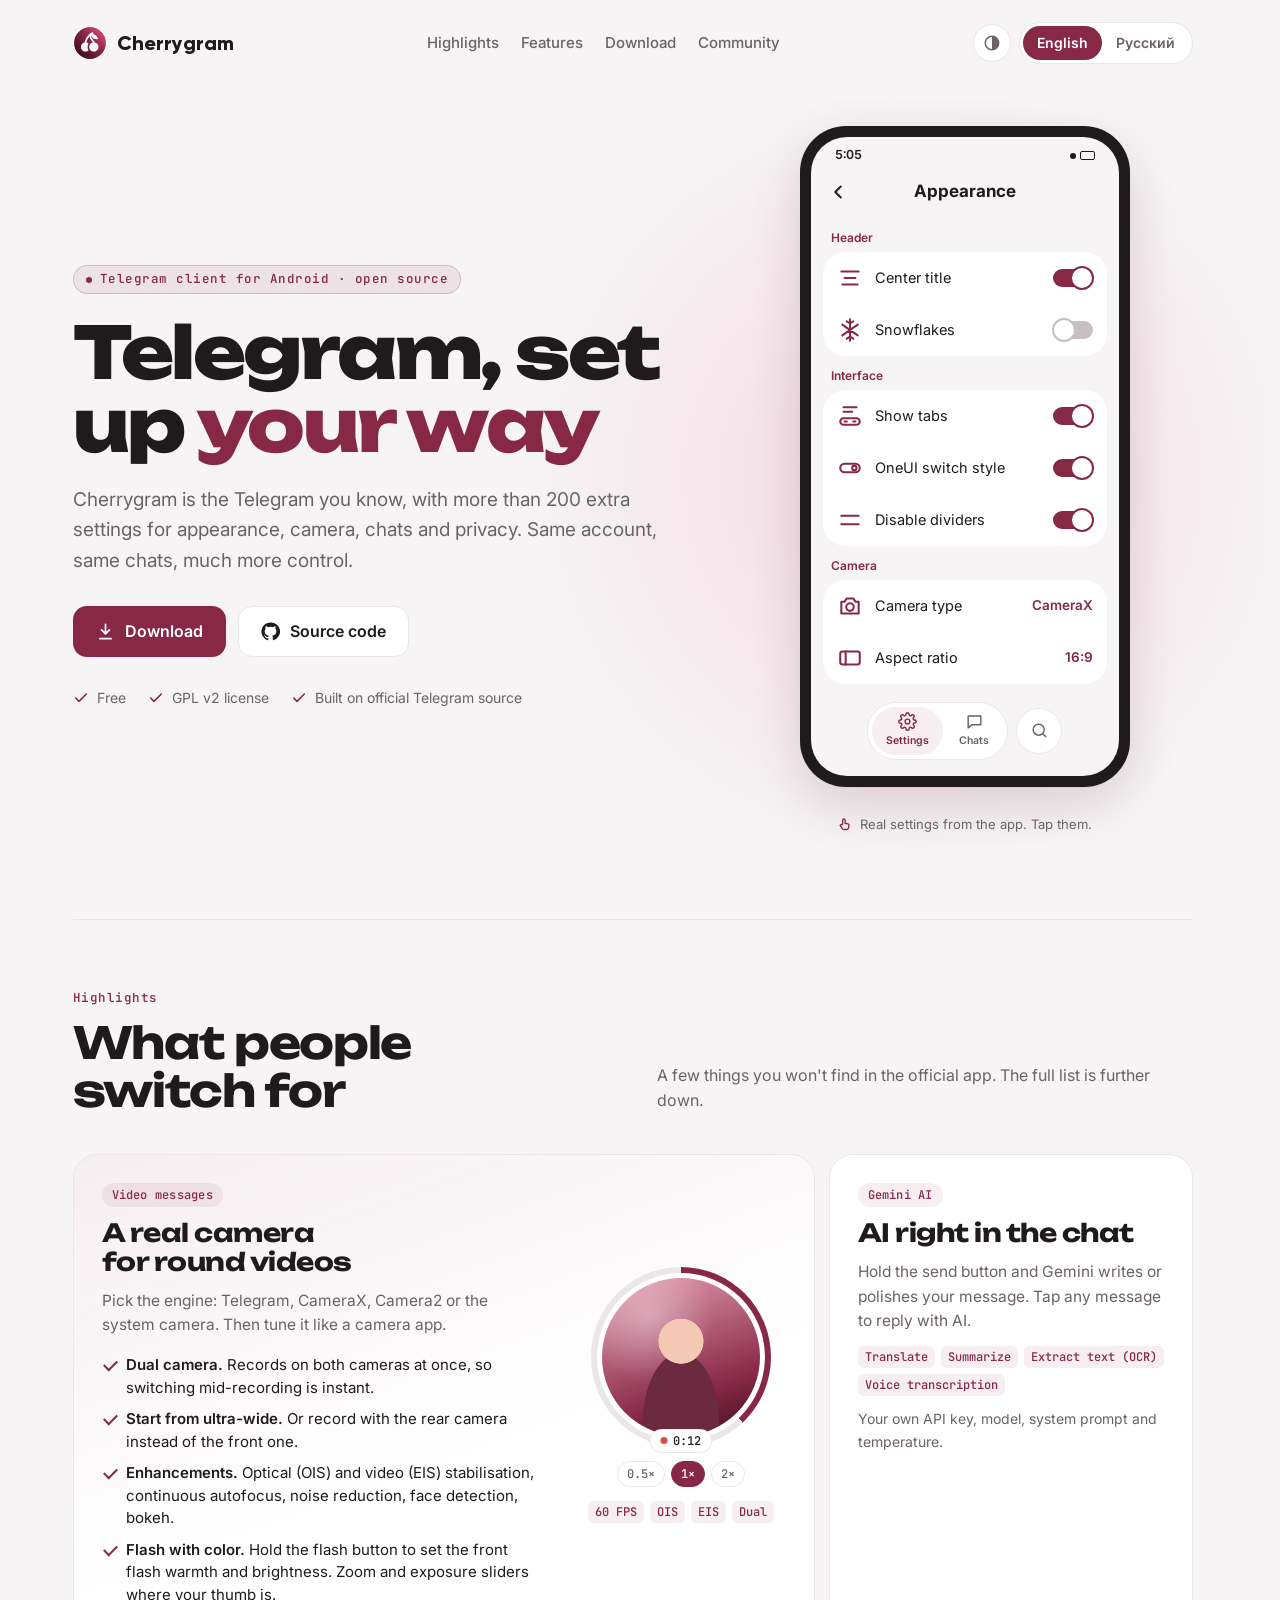
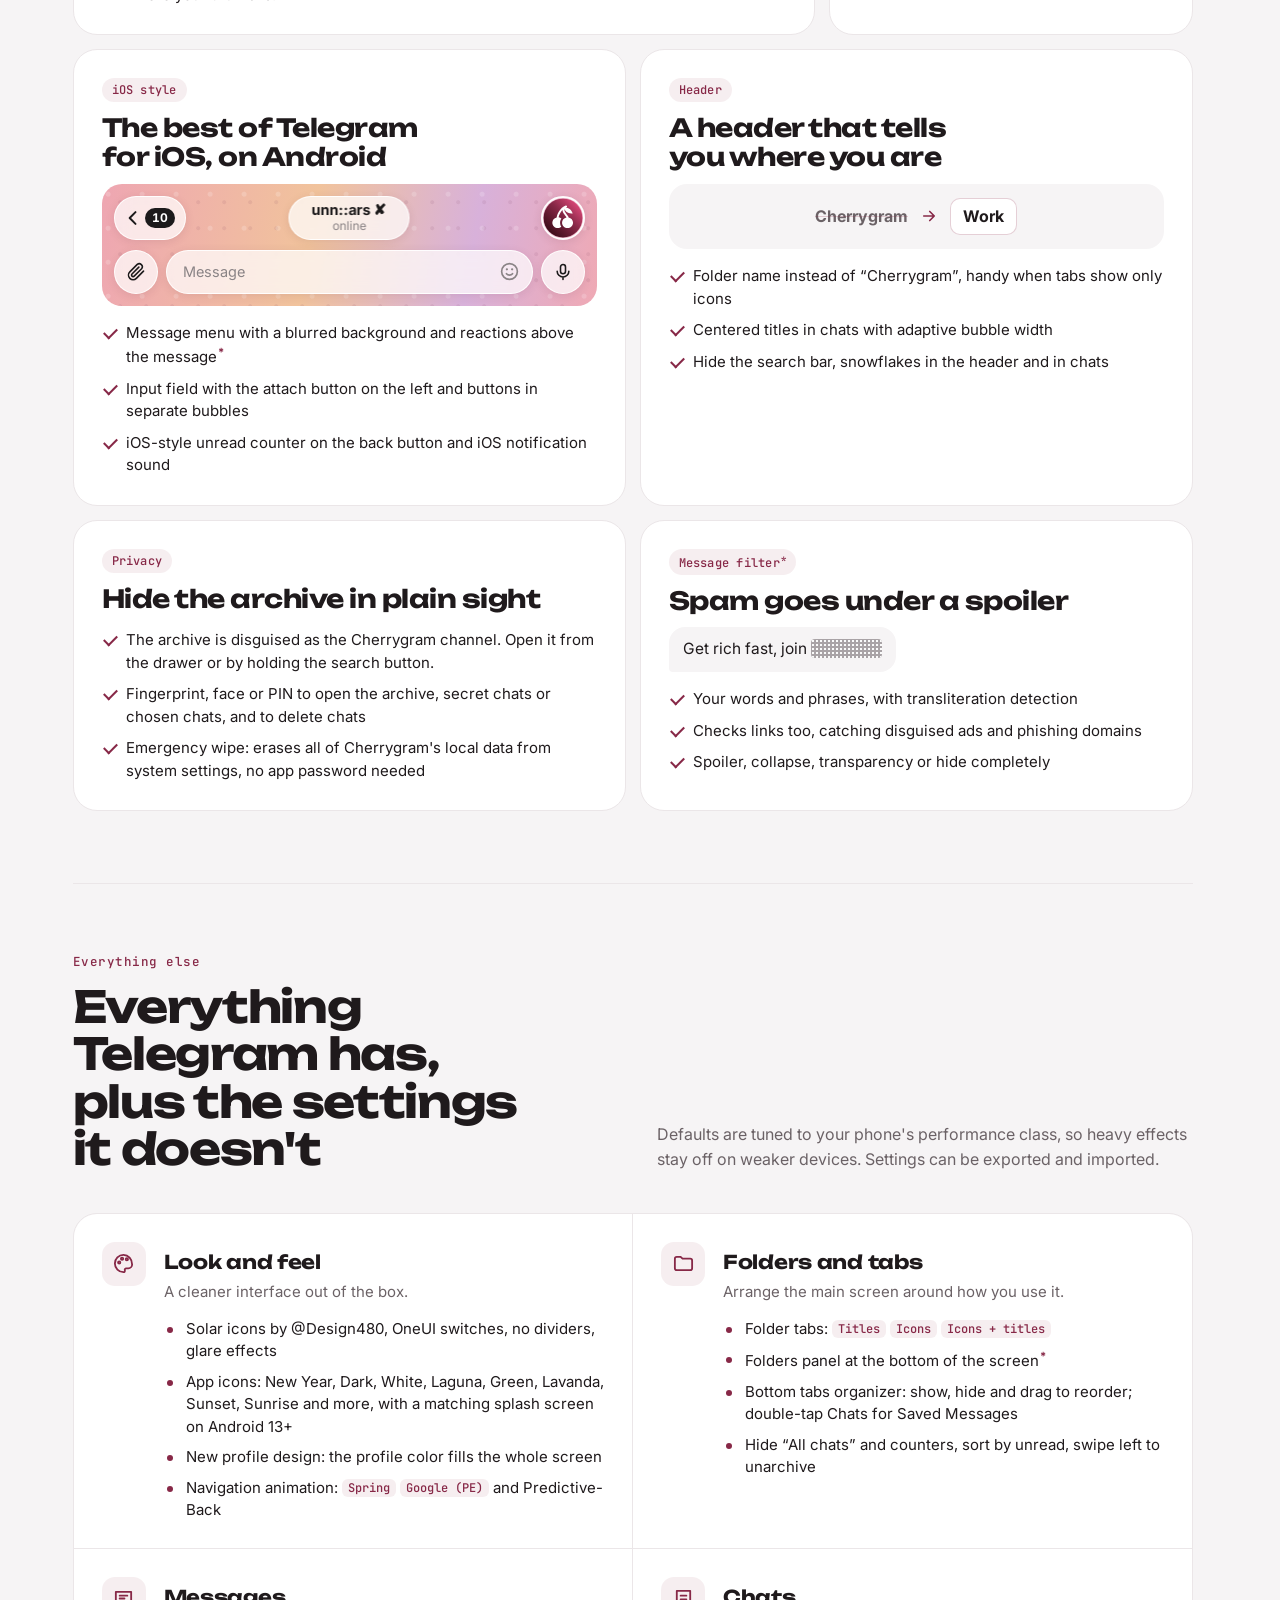
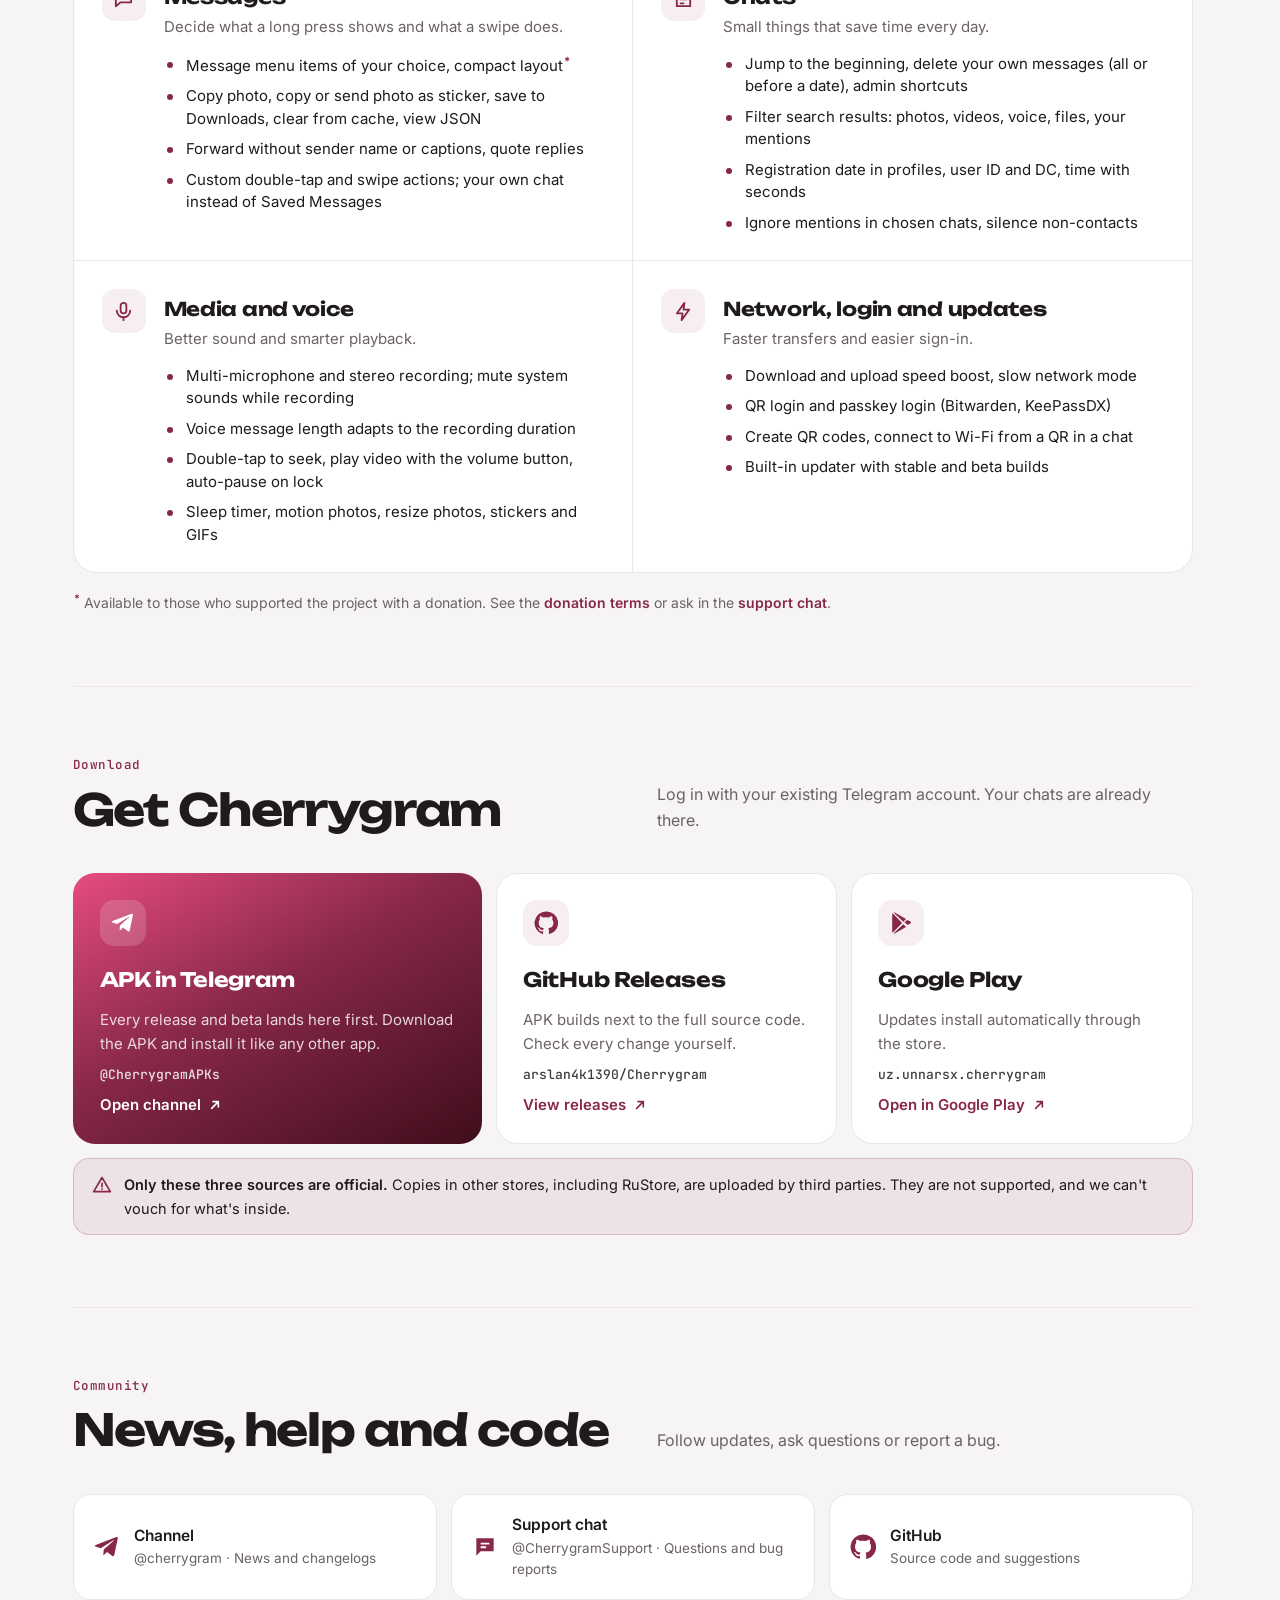
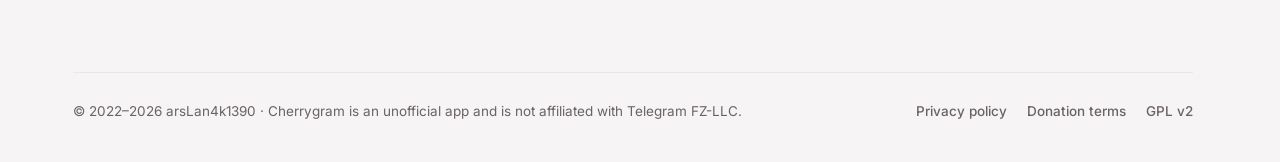
==== commit fe1db485: "Update index.html" ====
--- a/cherrygram/index.html
+++ b/cherrygram/index.html
@@ -266,6 +266,30 @@
   .chips { display: flex; flex-wrap: wrap; gap: 6px; }
   @media (max-width: 680px) { .vm-stage { width: 100%; } }
 
+  /* iOS chat visual (fixed light illustration, like a screenshot) */
+  .ios-demo { --io-ink: #1c1a1b; --io-mute: #8a8486; display: grid; gap: 10px; padding: 12px; border-radius: 20px;
+    background:
+      radial-gradient(circle at 18% 30%, rgba(255,255,255,.18) 0 2px, transparent 3px) 0 0 / 34px 34px,
+      radial-gradient(circle at 70% 70%, rgba(120,60,90,.10) 0 1.5px, transparent 2.5px) 0 0 / 26px 26px,
+      linear-gradient(100deg, #eea6b2, #f1c39c 42%, #d8b1da 74%, #efa9b4); }
+  .io-row { display: flex; align-items: center; gap: 8px; }
+  .glass { background: rgba(255,255,255,.72); border: 1.5px solid rgba(255,255,255,.9); box-shadow: 0 2px 10px rgba(80,30,50,.10); color: var(--io-ink); -webkit-backdrop-filter: blur(8px); backdrop-filter: blur(8px); }
+  .glass svg { stroke: var(--io-ink); fill: none; stroke-width: 1.9; stroke-linecap: round; stroke-linejoin: round; }
+  .io-back { height: 44px; border-radius: 999px; padding: 0 10px 0 8px; display: inline-flex; align-items: center; gap: 2px; flex: none; }
+  .io-back svg { width: 20px; height: 20px; stroke-width: 2.4; }
+  .io-back b { background: var(--io-ink); color: #fff; font: 700 12px/1 var(--f-body); border-radius: 999px; padding: 4px 7px; font-variant-numeric: tabular-nums; }
+  .io-top { position: relative; justify-content: space-between; }
+  .io-title { position: absolute; left: 50%; top: 0; transform: translateX(-50%); max-width: calc(100% - 172px); height: 44px; border-radius: 999px; display: grid; place-content: center; text-align: center; line-height: 1.15; padding: 0 22px; white-space: nowrap; }
+  .io-title b { overflow: hidden; text-overflow: ellipsis; }
+  @media (max-width: 680px) { .ios-demo { padding: 10px; } .io-title { padding: 0 12px; max-width: calc(100% - 150px); } .io-title b { font-size: 13.5px; } }
+  .io-title b { font-size: 14.5px; font-weight: 700; }
+  .io-title small { font-size: 12px; color: var(--io-mute); }
+  .io-ava { width: 44px; height: 44px; flex: none; border-radius: 50%; border: 2px solid rgba(255,255,255,.95); box-shadow: 0 2px 10px rgba(80,30,50,.12); overflow: hidden; display: block; }
+  .io-ava svg { width: 100%; height: 100%; display: block; }
+  .io-btn { width: 44px; height: 44px; flex: none; border-radius: 50%; display: grid; place-items: center; }
+  .io-btn svg { width: 20px; height: 20px; }
+  .io-field { flex: 1; min-width: 0; height: 44px; border-radius: 999px; display: flex; align-items: center; justify-content: space-between; padding: 0 12px 0 16px; color: var(--io-mute); font-size: 14.5px; }
+  .io-field svg { width: 21px; height: 21px; stroke: var(--io-mute); }
   /* iOS input visual */
   .ios-bar { display: flex; align-items: center; gap: 8px; background: var(--bg); border-radius: 18px; padding: 10px; }
   .ib-btn { width: 36px; height: 36px; flex: none; border-radius: 50%; background: var(--card); border: 1px solid var(--line); display: grid; place-items: center; color: var(--cherry); font: 500 22px/1 var(--f-body); }
@@ -509,10 +533,17 @@
       <article class="tile t-ios">
         <span class="tag"><span data-l="en">iOS style</span><span data-l="ru">Стиль iOS</span></span>
         <h3><span data-l="en">The best of Telegram for iOS, on Android</span><span data-l="ru">Лучшее из Telegram для iOS на Android</span></h3>
-        <div class="ios-bar" aria-hidden="true">
-          <span class="ib-btn"><svg viewBox="0 0 24 24"><path d="m21 11-8.6 8.6a5.5 5.5 0 0 1-7.8-7.8l8.9-8.9a3.7 3.7 0 0 1 5.2 5.2l-8.9 8.9a1.8 1.8 0 0 1-2.6-2.6l8.2-8.2"/></svg></span>
-          <span class="ib-field"><span data-l="en">Message</span><span data-l="ru">Сообщение</span></span>
-          <span class="ib-btn"><svg viewBox="0 0 24 24"><rect x="9" y="3" width="6" height="11" rx="3"/><path d="M5 11a7 7 0 0 0 14 0M12 18v3"/></svg></span>
+        <div class="ios-demo" aria-hidden="true">
+          <div class="io-row io-top">
+            <span class="glass io-back"><svg viewBox="0 0 24 24"><path d="M15 5l-7 7 7 7"/></svg><b>10</b></span>
+            <span class="glass io-title"><b>unn::ars ✘</b><small><span data-l="en">online</span><span data-l="ru">в сети</span></small></span>
+            <span class="io-ava"><svg  viewBox="0 0 640 640" fill="none" xmlns="http://www.w3.org/2000/svg"> <rect x="10" y="10" width="620" height="620" rx="310" fill="url(#cgAvaGrad)"/> <rect x="10" y="10" width="620" height="620" rx="310" stroke="none"/> <path d="M383.323 127.493C386.815 134.41 384.44 142.785 377.801 146.963C373.574 149.623 369.834 152.233 366.529 154.789C405.644 156.688 451.546 172.465 475.197 246.991C393.397 254.55 361.271 217.003 344.844 181.58C343.745 184.75 343.19 187.771 343.002 190.632C342.13 203.923 348.677 218.798 360.499 236.478C365.873 244.516 371.896 252.518 378.143 260.817L379.523 262.651C386.133 271.438 392.978 280.61 398.766 289.741C402.809 296.118 406.721 303.047 409.709 310.361C450.216 318.1 480.781 352.949 480.781 394.77C480.781 442.272 441.345 480.781 392.697 480.781C344.049 480.781 304.613 442.272 304.613 394.77C304.613 353.111 334.942 318.37 375.215 310.452C374.326 308.925 373.365 307.348 372.333 305.719C367.287 297.76 361.155 289.512 354.468 280.622L352.991 278.661C346.854 270.51 340.335 261.85 334.467 253.074C322.838 235.682 311.869 215.189 311.837 193.102C301.707 204.276 292.418 216.728 284.179 229.828C266.513 257.916 254.87 287.06 250.081 309.663C266.62 312.019 281.668 318.863 293.887 328.889C294.088 329.054 294.127 329.346 293.979 329.56C281.067 348.161 273.524 370.605 273.524 394.77C273.524 418.934 281.067 441.378 293.979 459.979C294.127 460.193 294.088 460.485 293.887 460.65C278.575 473.214 258.819 480.781 237.254 480.781C188.607 480.781 149.17 442.272 149.17 394.77C149.17 353.631 178.747 319.238 218.27 310.761C223.03 282.071 237.237 246.456 257.688 213.941C282.73 174.126 319.229 135.606 364.144 119.913C371.58 117.315 379.83 120.575 383.323 127.493Z" fill="white"/> <defs> <linearGradient id="cgAvaGrad" x1="640" y1="0" x2="0" y2="640" gradientUnits="userSpaceOnUse"> <stop offset="0.09375" stop-color="#E64C7F"/> <stop offset="0.447917" stop-color="#872847"/> <stop offset="0.833333" stop-color="#3F0D1B"/> </linearGradient> </defs> </svg></span>
+          </div>
+          <div class="io-row">
+            <span class="glass io-btn"><svg viewBox="0 0 24 24"><path d="m21 11-8.6 8.6a5.5 5.5 0 0 1-7.8-7.8l8.9-8.9a3.7 3.7 0 0 1 5.2 5.2l-8.9 8.9a1.8 1.8 0 0 1-2.6-2.6l8.2-8.2"/></svg></span>
+            <span class="glass io-field"><span data-l="en">Message</span><span data-l="ru">Сообщение</span><svg viewBox="0 0 24 24"><circle cx="12" cy="12" r="9"/><path d="M8.5 14.5a4.5 4.5 0 0 0 7 0"/><path d="M9 9.5h.01M15 9.5h.01" stroke-width="2.6"/></svg></span>
+            <span class="glass io-btn"><svg viewBox="0 0 24 24"><rect x="9" y="3" width="6" height="11" rx="3"/><path d="M5 11a7 7 0 0 0 14 0M12 18v3"/></svg></span>
+          </div>
         </div>
         <ul class="ticks">
           <li><span data-l="en">Message menu with a blurred background and reactions above the message</span><span data-l="ru">Меню сообщения с размытым фоном и реакциями над сообщением</span><sup class="star">*</sup></li>
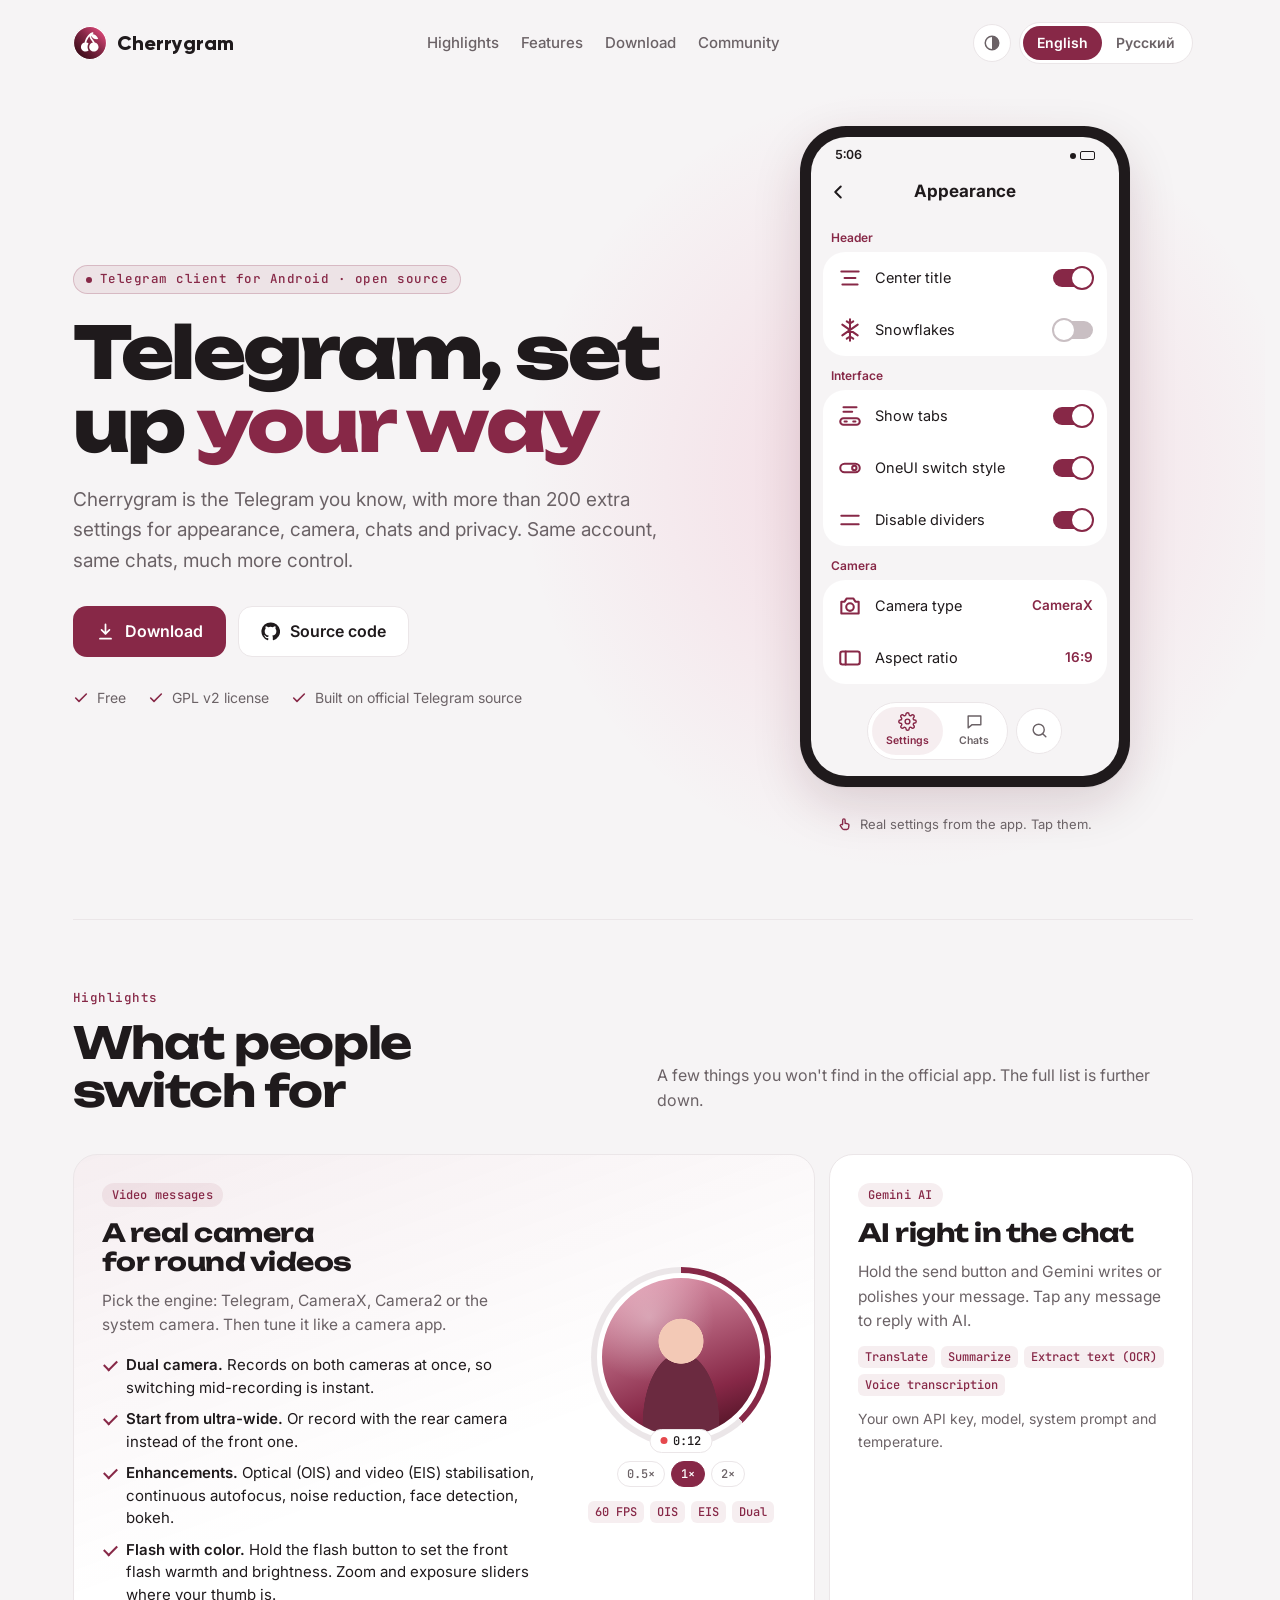
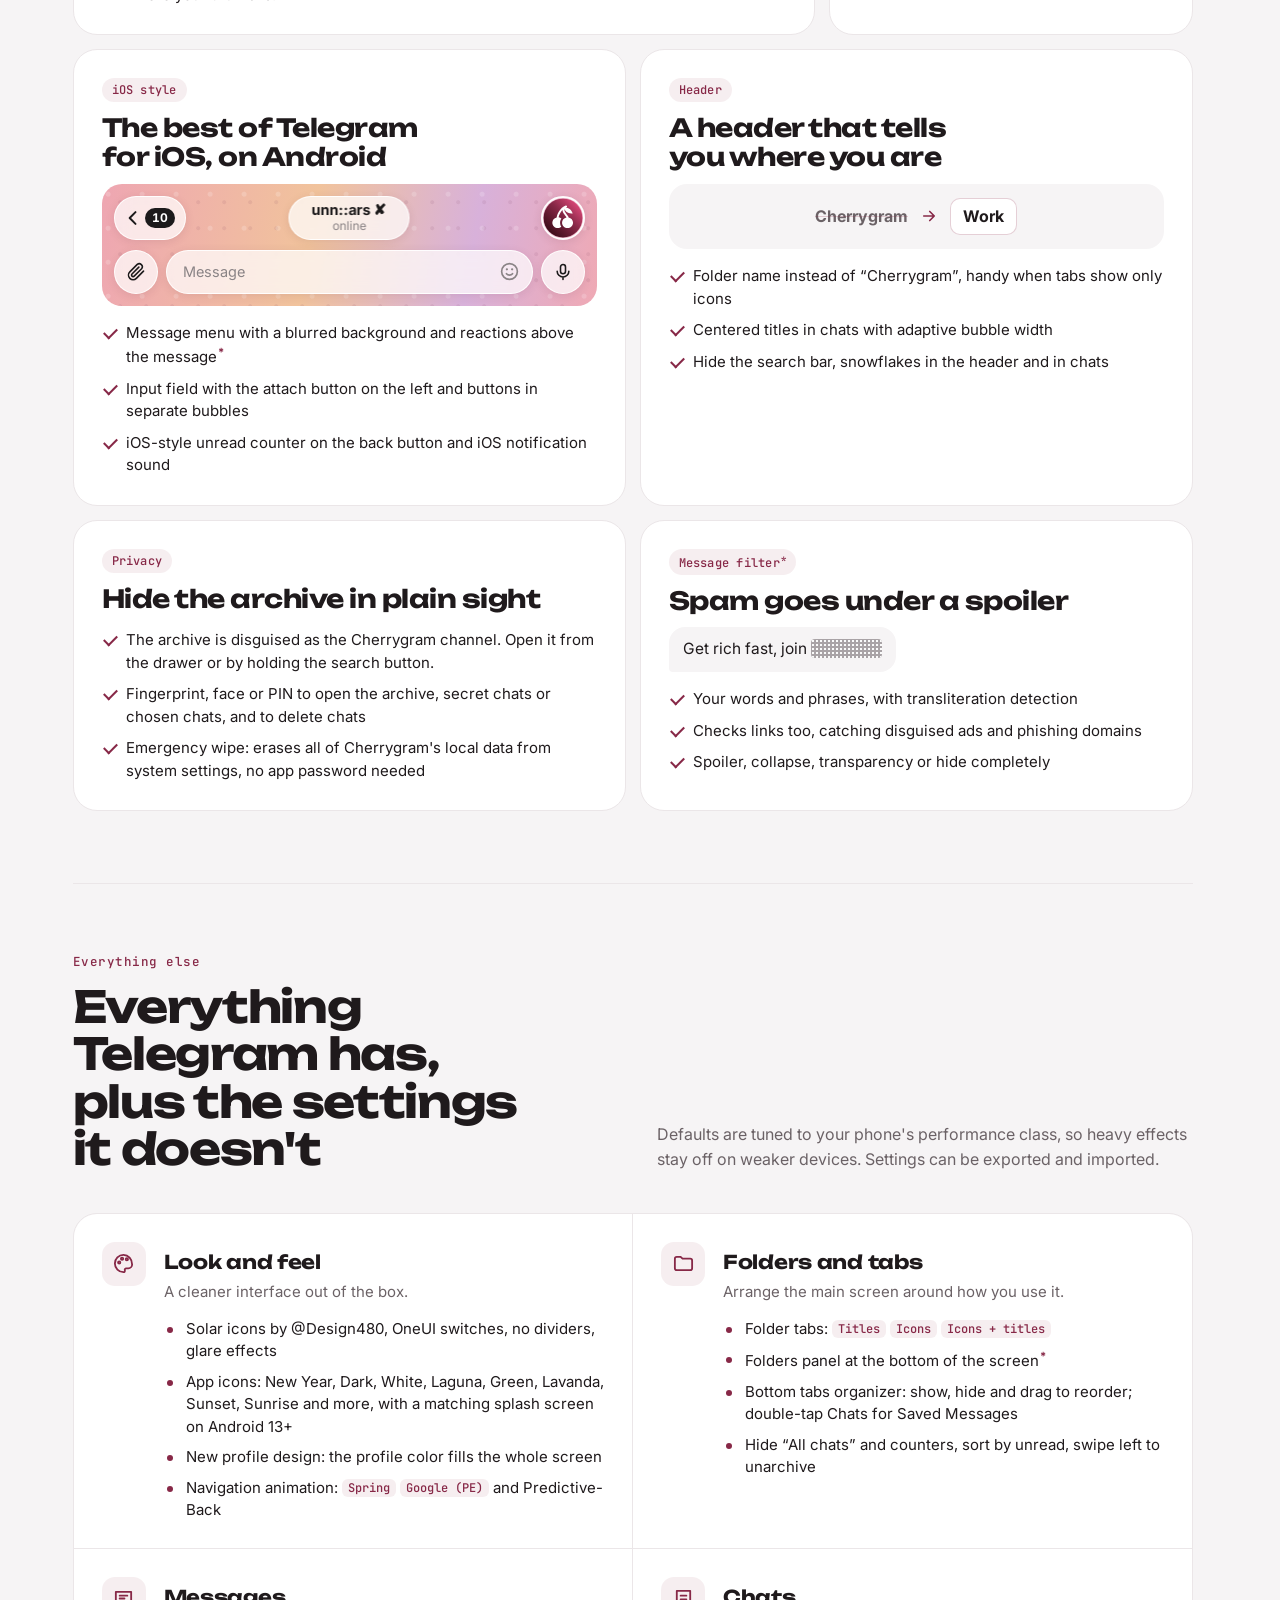
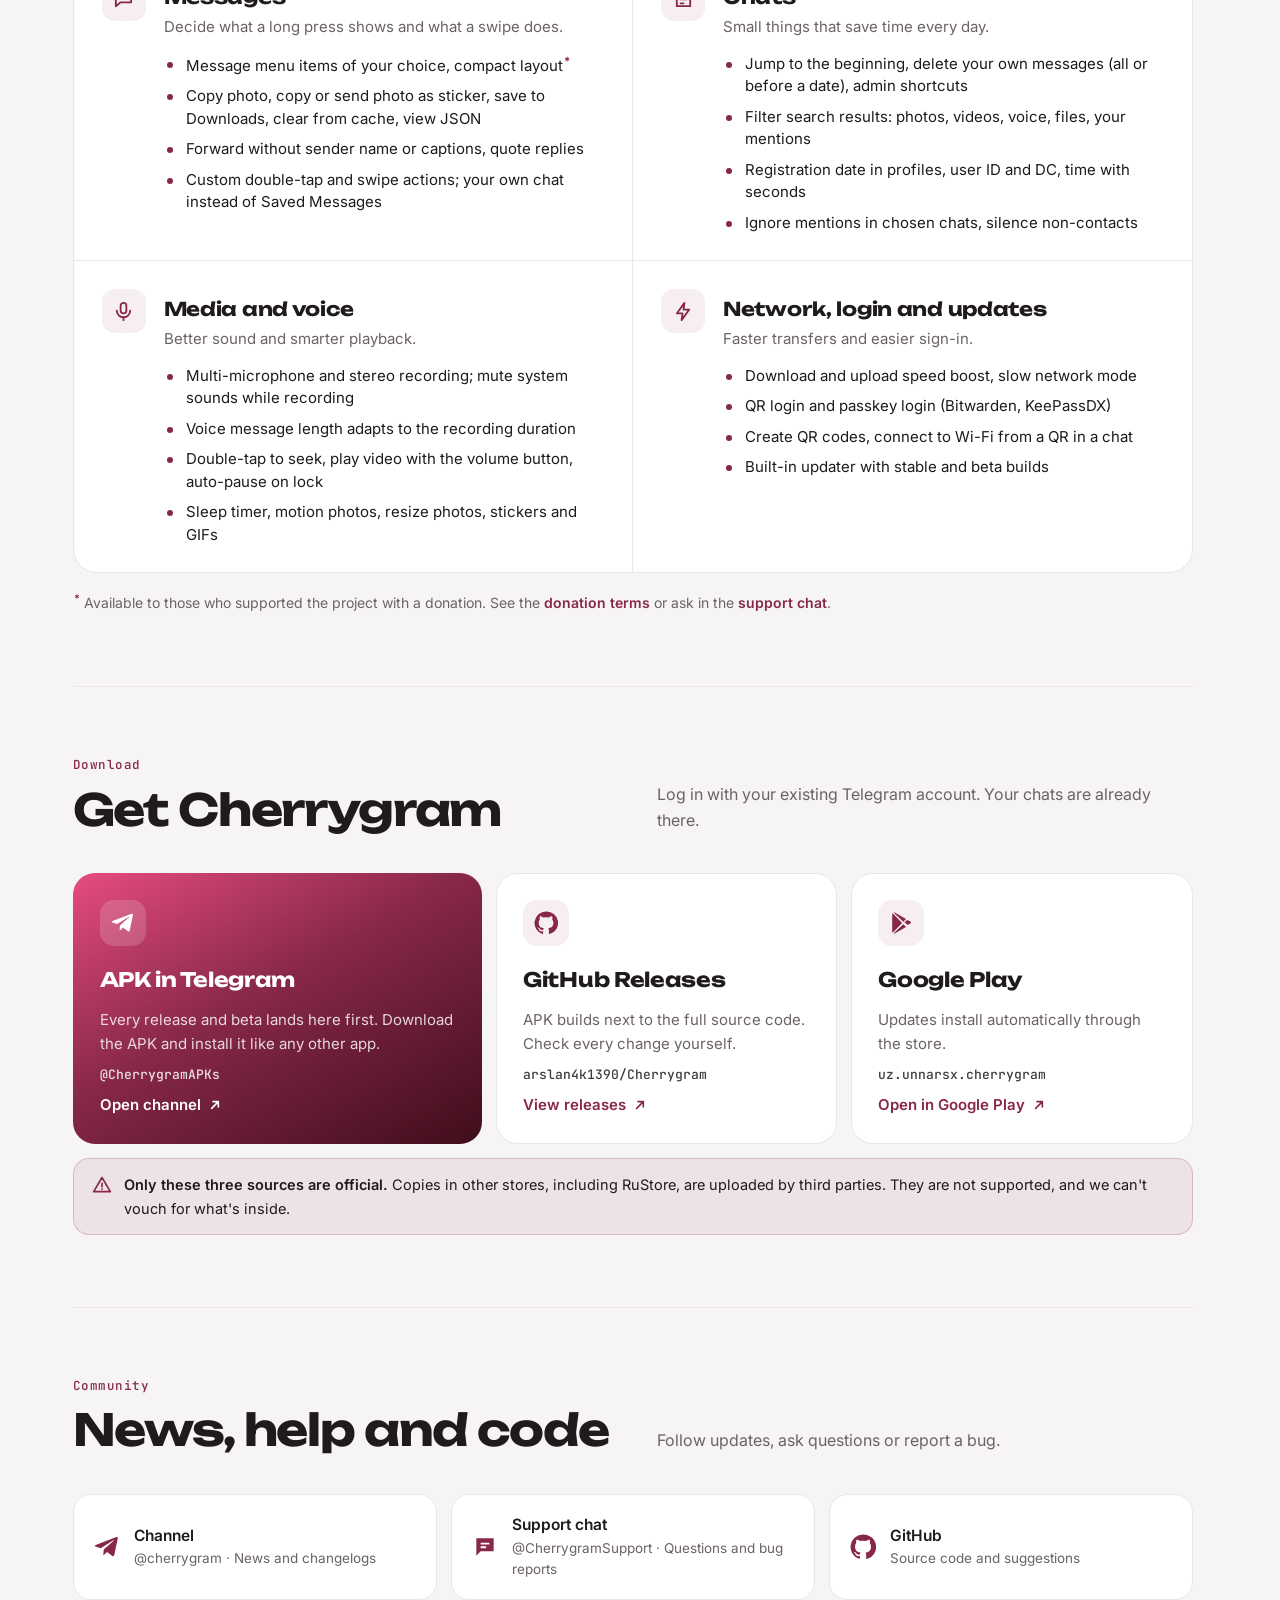
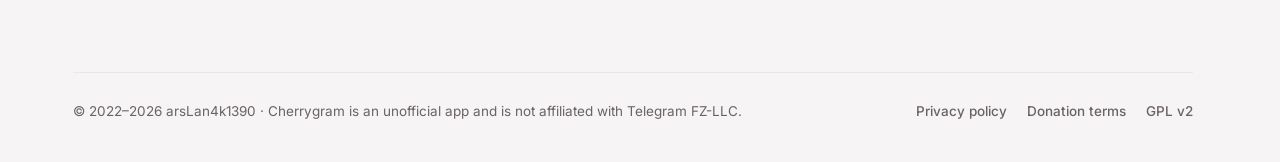
==== commit 433e1123: "Thanks, Claude!" ====
--- a/cherrygram/index.html
+++ b/cherrygram/index.html
@@ -6,6 +6,18 @@
 <meta name="color-scheme" content="light dark">
 <title>Cherrygram</title>
 <meta name="description" content="Cherrygram — open-source Telegram client for Android with more than 200 settings for appearance, camera, chats and privacy.">
+<meta property="og:type" content="website">
+<meta property="og:site_name" content="Cherrygram">
+<meta property="og:title" content="Cherrygram">
+<meta property="og:description" content="Open-source Telegram client for Android with more than 200 extra settings for appearance, camera, chats and privacy.">
+<meta property="og:url" content="https://arslan4k1390.github.io/cherrygram/">
+<meta property="og:image" content="https://arslan4k1390.github.io/cherrygram/img/preview.png">
+<meta property="og:image:width" content="1200">
+<meta property="og:image:height" content="630">
+<meta property="og:image:alt" content="Cherrygram logo">
+<meta name="twitter:card" content="summary_large_image">
+<meta name="theme-color" content="#872847">
+<link rel="apple-touch-icon" href="img/icon.png">
 <link rel="icon" type="image/svg+xml" href="data:image/svg+xml,%3Csvg%20width%3D%22640%22%20height%3D%22640%22%20viewBox%3D%220%200%20640%20640%22%20fill%3D%22none%22%20xmlns%3D%22http%3A//www.w3.org/2000/svg%22%3E%20%3Crect%20x%3D%2210%22%20y%3D%2210%22%20width%3D%22620%22%20height%3D%22620%22%20rx%3D%22310%22%20fill%3D%22url%28%23paint0_linear_491_23%29%22/%3E%20%3Crect%20x%3D%2210%22%20y%3D%2210%22%20width%3D%22620%22%20height%3D%22620%22%20rx%3D%22310%22%20stroke%3D%22white%22%20stroke-width%3D%2220%22/%3E%20%3Cpath%20d%3D%22M383.323%20127.493C386.815%20134.41%20384.44%20142.785%20377.801%20146.963C373.574%20149.623%20369.834%20152.233%20366.529%20154.789C405.644%20156.688%20451.546%20172.465%20475.197%20246.991C393.397%20254.55%20361.271%20217.003%20344.844%20181.58C343.745%20184.75%20343.19%20187.771%20343.002%20190.632C342.13%20203.923%20348.677%20218.798%20360.499%20236.478C365.873%20244.516%20371.896%20252.518%20378.143%20260.817L379.523%20262.651C386.133%20271.438%20392.978%20280.61%20398.766%20289.741C402.809%20296.118%20406.721%20303.047%20409.709%20310.361C450.216%20318.1%20480.781%20352.949%20480.781%20394.77C480.781%20442.272%20441.345%20480.781%20392.697%20480.781C344.049%20480.781%20304.613%20442.272%20304.613%20394.77C304.613%20353.111%20334.942%20318.37%20375.215%20310.452C374.326%20308.925%20373.365%20307.348%20372.333%20305.719C367.287%20297.76%20361.155%20289.512%20354.468%20280.622L352.991%20278.661C346.854%20270.51%20340.335%20261.85%20334.467%20253.074C322.838%20235.682%20311.869%20215.189%20311.837%20193.102C301.707%20204.276%20292.418%20216.728%20284.179%20229.828C266.513%20257.916%20254.87%20287.06%20250.081%20309.663C266.62%20312.019%20281.668%20318.863%20293.887%20328.889C294.088%20329.054%20294.127%20329.346%20293.979%20329.56C281.067%20348.161%20273.524%20370.605%20273.524%20394.77C273.524%20418.934%20281.067%20441.378%20293.979%20459.979C294.127%20460.193%20294.088%20460.485%20293.887%20460.65C278.575%20473.214%20258.819%20480.781%20237.254%20480.781C188.607%20480.781%20149.17%20442.272%20149.17%20394.77C149.17%20353.631%20178.747%20319.238%20218.27%20310.761C223.03%20282.071%20237.237%20246.456%20257.688%20213.941C282.73%20174.126%20319.229%20135.606%20364.144%20119.913C371.58%20117.315%20379.83%20120.575%20383.323%20127.493Z%22%20fill%3D%22white%22/%3E%20%3Cdefs%3E%20%3ClinearGradient%20id%3D%22paint0_linear_491_23%22%20x1%3D%22640%22%20y1%3D%220%22%20x2%3D%220%22%20y2%3D%22640%22%20gradientUnits%3D%22userSpaceOnUse%22%3E%20%3Cstop%20offset%3D%220.09375%22%20stop-color%3D%22%23E64C7F%22/%3E%20%3Cstop%20offset%3D%220.447917%22%20stop-color%3D%22%23872847%22/%3E%20%3Cstop%20offset%3D%220.833333%22%20stop-color%3D%22%233F0D1B%22/%3E%20%3C/linearGradient%3E%20%3C/defs%3E%20%3C/svg%3E">
 <link rel="preconnect" href="https://fonts.googleapis.com">
 <link rel="preconnect" href="https://fonts.gstatic.com" crossorigin>
@@ -860,4 +872,4 @@
 })();
 </script>
 </body>
-</html>+</html>
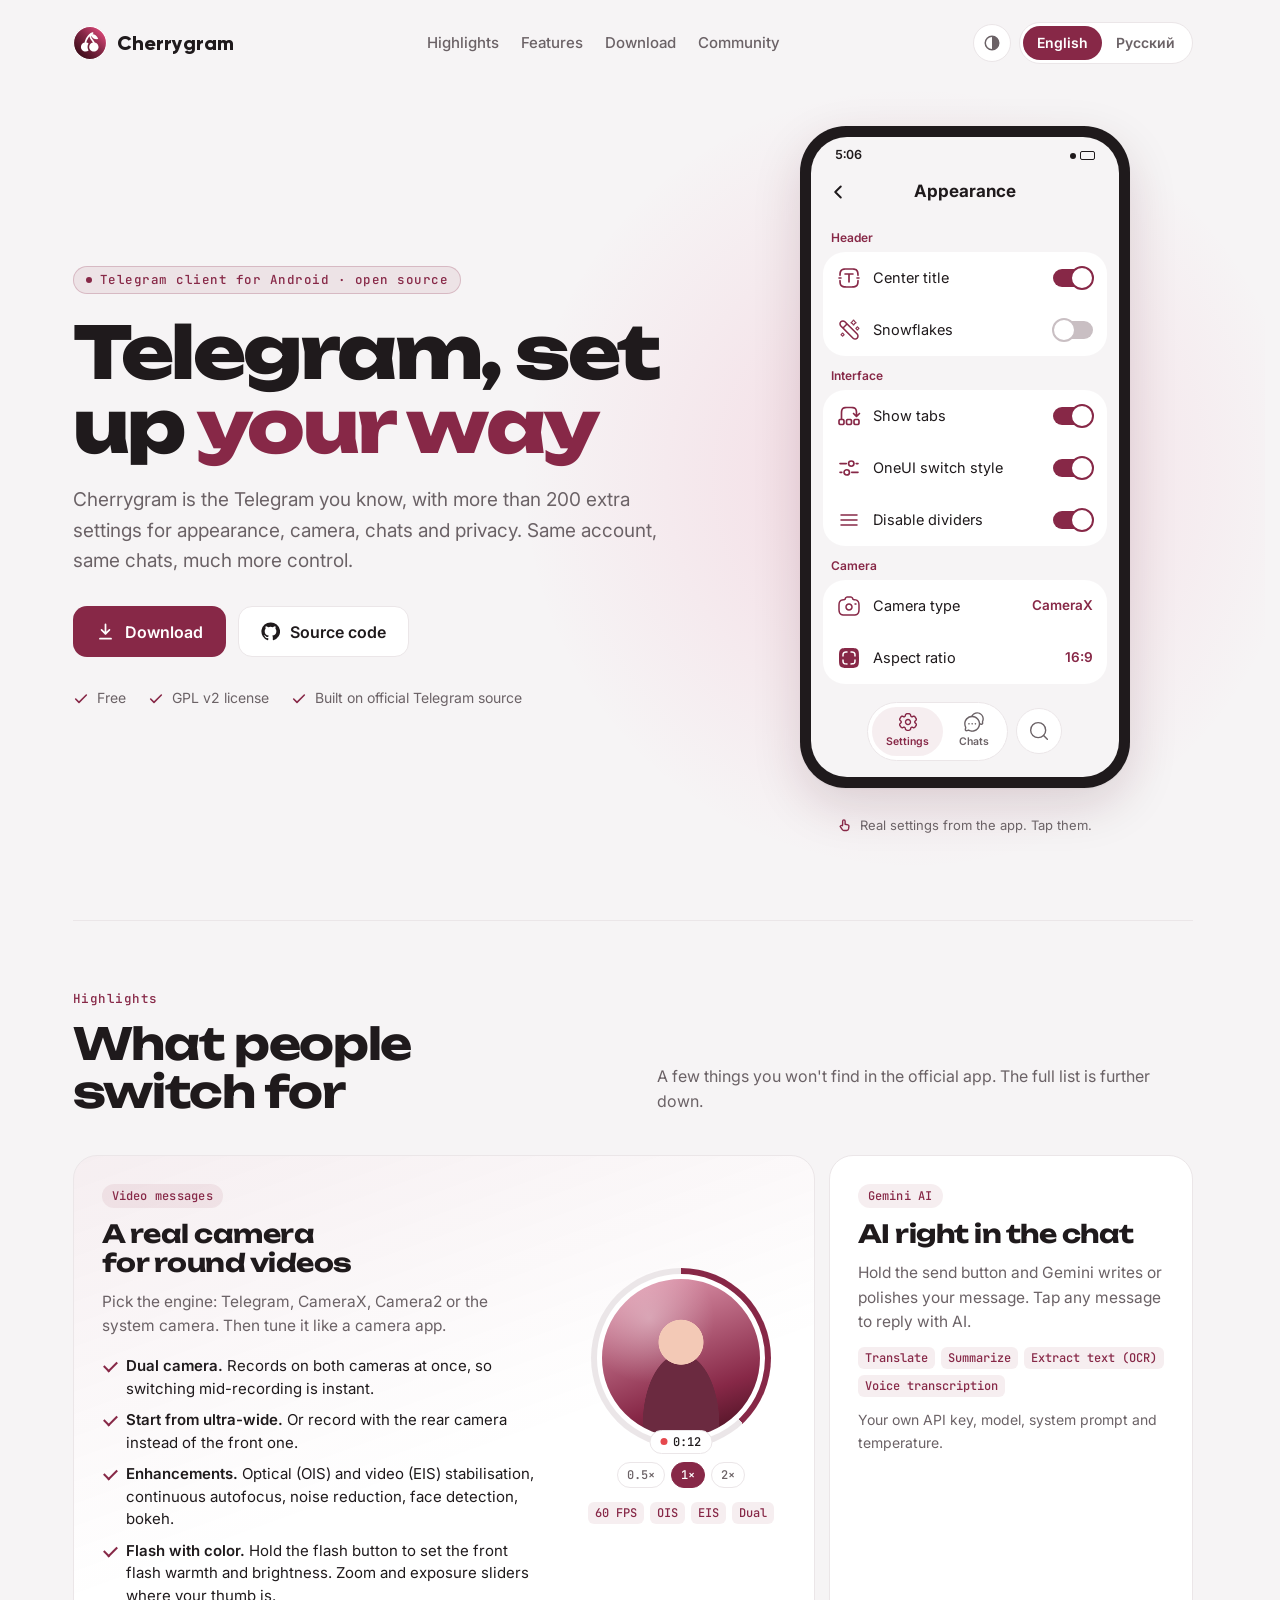
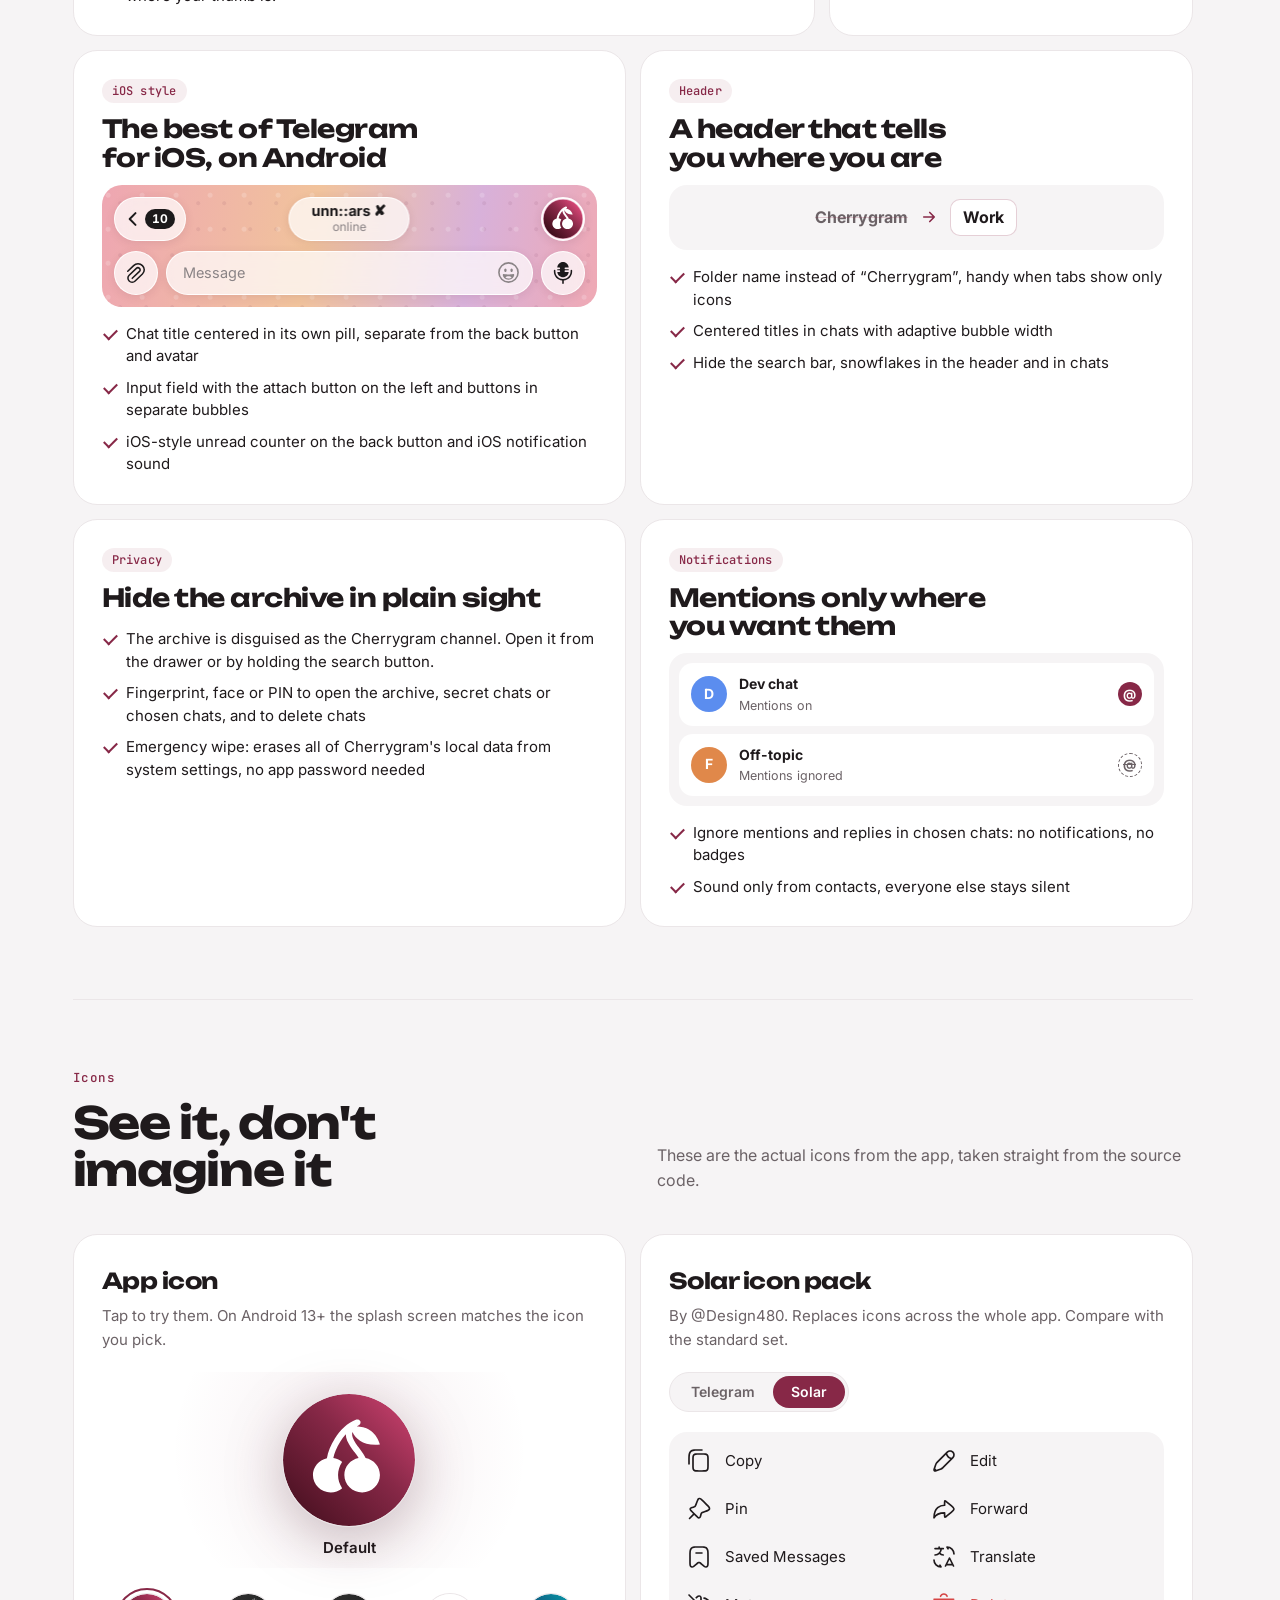
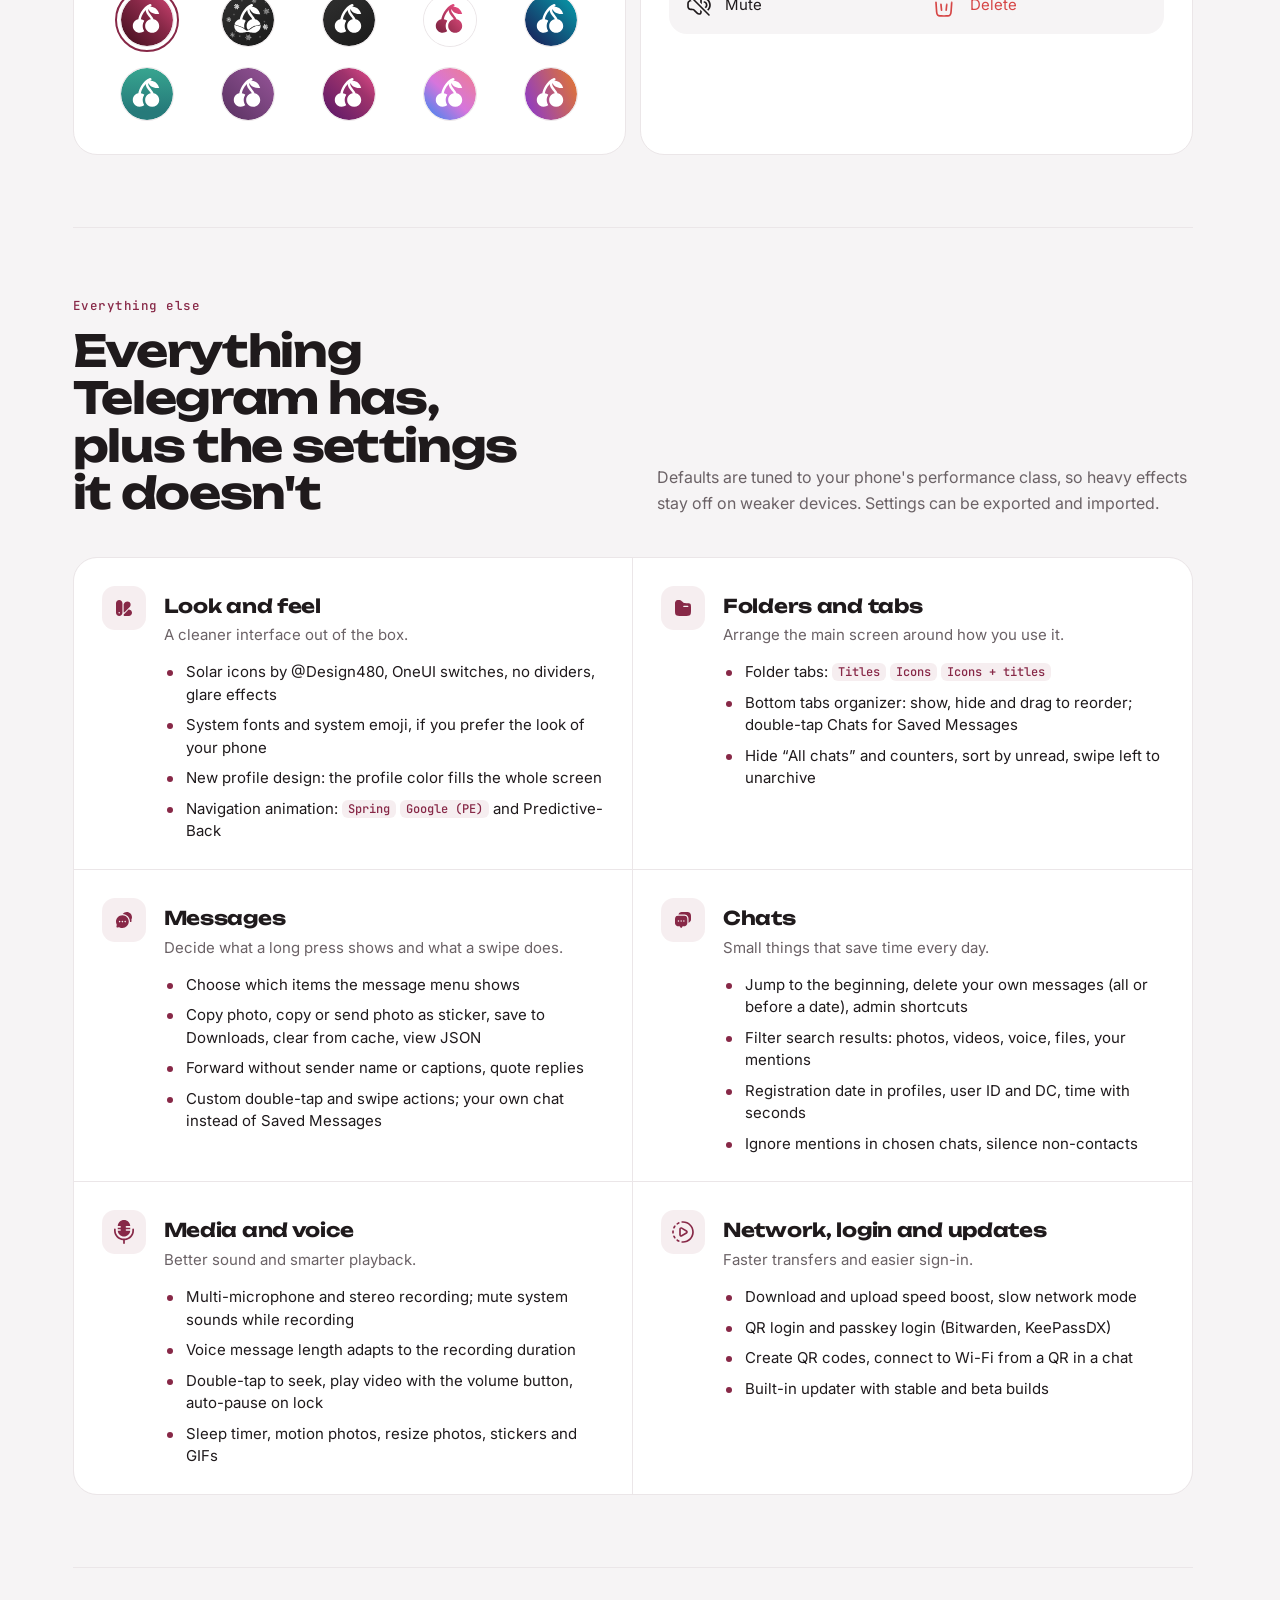
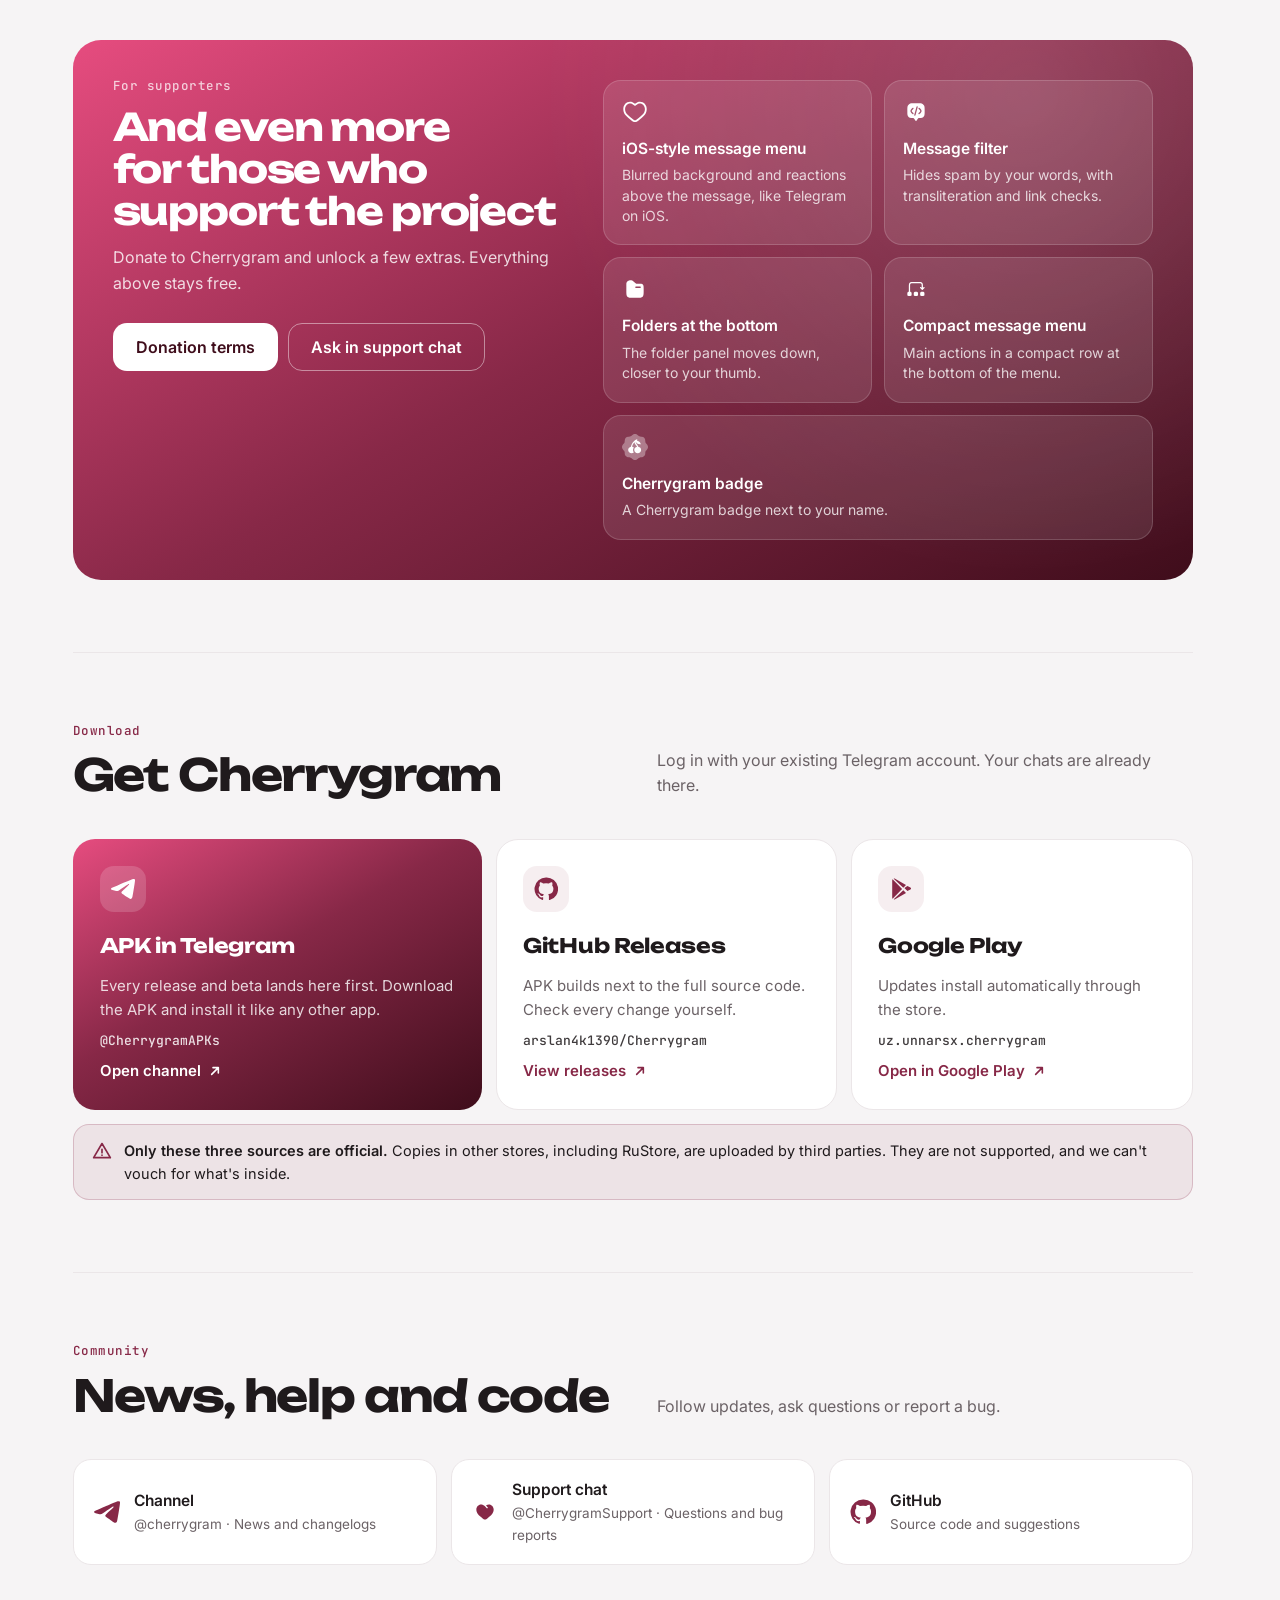
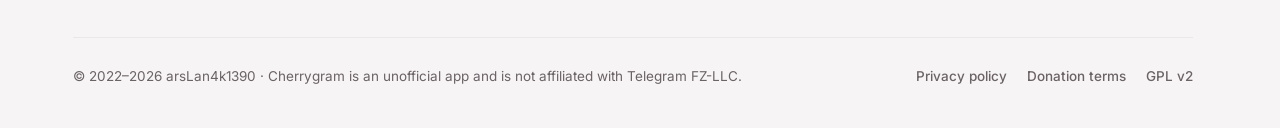
==== commit e13a4aa3: "Update previews & icons" ====
--- a/cherrygram/index.html
+++ b/cherrygram/index.html
@@ -181,8 +181,7 @@
   .row { display: flex; align-items: center; gap: 12px; padding: 12px 14px; min-height: 52px; position: relative; }
   .row + .row::before { content: ""; position: absolute; top: 0; left: 52px; right: 0; height: 1px; background: var(--line); transition: opacity .2s; }
   .screen.no-div .row + .row::before { opacity: 0; }
-  .row .ri { width: 26px; height: 26px; flex: none; stroke: var(--text); fill: none; stroke-width: 1.7; stroke-linecap: round; stroke-linejoin: round; }
-  .screen.solar .row .ri { stroke: var(--cherry); stroke-width: 1.9; }
+  .row .ri { width: 24px; height: 24px; flex: none; display: block; color: var(--cherry); }
   .row .rt { flex: 1; min-width: 0; font-size: 14.5px; line-height: 1.25; color: var(--text); }
   .row .rt small { display: block; color: var(--muted); font-size: 12px; margin-top: 2px; }
   .row .rv { font-size: 13.5px; color: var(--cherry); font-weight: 600; }
@@ -202,7 +201,7 @@
   .tb-pill { display: flex; gap: 2px; background: var(--card); border: 1px solid var(--line); border-radius: 999px; padding: 4px; }
   .tb { display: grid; justify-items: center; gap: 2px; padding: 5px 14px; border-radius: 999px; font-size: 10.5px; font-weight: 600; color: var(--muted); }
   .tb.on { background: var(--cherry-soft); color: var(--cherry); }
-  .tb svg, .tb-search svg { width: 19px; height: 19px; stroke: currentColor; fill: none; stroke-width: 1.8; stroke-linecap: round; stroke-linejoin: round; }
+  .tb svg, .tb-search svg { width: 20px; height: 20px; display: block; }
   .tb-search { width: 46px; height: 46px; border-radius: 50%; background: var(--card); border: 1px solid var(--line); display: grid; place-items: center; color: var(--muted); }
   .stage-hint { font-size: 13px; color: var(--muted); display: flex; align-items: center; gap: 8px; }
   .stage-hint svg { width: 15px; height: 15px; stroke: var(--cherry); fill: none; stroke-width: 2.2; stroke-linecap: round; stroke-linejoin: round; }
@@ -220,7 +219,7 @@
   .features { display: grid; grid-template-columns: repeat(2, minmax(0, 1fr)); border: 1px solid var(--line); border-radius: 24px; overflow: hidden; background: var(--line); gap: 1px; }
   .feat { background: var(--card); padding: 28px 28px 26px; min-width: 0; display: grid; grid-template-columns: 44px minmax(0, 1fr); gap: 0 18px; align-content: start; }
   .feat .fi { width: 44px; height: 44px; border-radius: 13px; background: var(--cherry-soft); display: grid; place-items: center; grid-row: 1 / span 3; }
-  .feat .fi svg { width: 23px; height: 23px; stroke: var(--cherry); fill: none; stroke-width: 1.9; stroke-linecap: round; stroke-linejoin: round; }
+  .feat .fi svg { width: 24px; height: 24px; display: block; color: var(--cherry); }
   .feat h3 { font-family: var(--f-display); font-weight: 700; font-size: 19px; letter-spacing: -0.015em; line-height: 1.2; margin: 9px 0 6px; }
   .feat > p { color: var(--muted); margin: 0 0 14px; font-size: 15px; }
   .feat ul { margin: 0; padding: 0; list-style: none; display: grid; gap: 8px; font-size: 15px; line-height: 1.5; }
@@ -246,11 +245,11 @@
   .t-cam .tile-text { display: flex; flex-direction: column; gap: 12px; min-width: 0; flex: 1; }
   .t-ai { grid-column: span 2; }
   .t-ios, .t-head { grid-column: span 3; }
-  .t-priv, .t-filter { grid-column: span 3; }
+  .t-priv, .t-notif { grid-column: span 3; }
   @media (max-width: 960px) {
     .bento { grid-template-columns: 1fr 1fr; }
     .t-cam { grid-column: 1 / -1; }
-    .t-ai, .t-ios, .t-head, .t-priv, .t-filter { grid-column: span 1; }
+    .t-ai, .t-ios, .t-head, .t-priv, .t-notif { grid-column: span 1; }
   }
   @media (max-width: 680px) {
     .bento { grid-template-columns: 1fr; }
@@ -299,9 +298,9 @@
   .io-ava { width: 44px; height: 44px; flex: none; border-radius: 50%; border: 2px solid rgba(255,255,255,.95); box-shadow: 0 2px 10px rgba(80,30,50,.12); overflow: hidden; display: block; }
   .io-ava svg { width: 100%; height: 100%; display: block; }
   .io-btn { width: 44px; height: 44px; flex: none; border-radius: 50%; display: grid; place-items: center; }
-  .io-btn svg { width: 20px; height: 20px; }
+  .io-btn svg { width: 22px; height: 22px; color: var(--io-ink); }
   .io-field { flex: 1; min-width: 0; height: 44px; border-radius: 999px; display: flex; align-items: center; justify-content: space-between; padding: 0 12px 0 16px; color: var(--io-mute); font-size: 14.5px; }
-  .io-field svg { width: 21px; height: 21px; stroke: var(--io-mute); }
+  .io-field svg { width: 23px; height: 23px; color: var(--io-mute); }
   /* iOS input visual */
   .ios-bar { display: flex; align-items: center; gap: 8px; background: var(--bg); border-radius: 18px; padding: 10px; }
   .ib-btn { width: 36px; height: 36px; flex: none; border-radius: 50%; background: var(--card); border: 1px solid var(--line); display: grid; place-items: center; color: var(--cherry); font: 500 22px/1 var(--f-body); }
@@ -325,6 +324,70 @@
   .warn svg { width: 20px; height: 20px; flex: none; margin-top: 2px; stroke: var(--cherry); fill: none; stroke-width: 2; stroke-linecap: round; stroke-linejoin: round; }
   .warn p { margin: 0; font-size: 14.5px; color: var(--text); }
   .warn b { font-weight: 600; }
+
+  /* Icons section */
+  .icons-grid { display: grid; grid-template-columns: minmax(0, 1fr) minmax(0, 1fr); gap: 14px; }
+  .panel { background: var(--card); border: 1px solid var(--line); border-radius: 24px; padding: 28px; min-width: 0; display: flex; flex-direction: column; gap: 20px; }
+  .panel-head h3 { font-family: var(--f-display); font-weight: 700; font-size: 22px; letter-spacing: -0.02em; margin: 0 0 6px; }
+  .panel-head p { margin: 0; color: var(--muted); font-size: 15px; }
+  .appicon-stage { display: grid; justify-items: center; gap: 10px; padding: 22px 0 8px; border-radius: 18px; background: radial-gradient(circle at 50% 40%, var(--cherry-soft), transparent 65%); }
+  .appicon-big img { width: 132px; height: 132px; display: block; filter: drop-shadow(0 14px 28px rgba(63, 13, 27, .25)); }
+  .appicon-name { font-weight: 600; font-size: 15px; }
+  .appicons { display: grid; grid-template-columns: repeat(5, minmax(0, 1fr)); gap: 10px; justify-items: center; }
+  .appicons button { padding: 4px; border: 2px solid transparent; border-radius: 50%; background: none; cursor: pointer; line-height: 0; transition: transform .15s; }
+  .appicons button:hover { transform: scale(1.06); }
+  .appicons button[aria-checked="true"] { border-color: var(--cherry); }
+  .appicons img { width: 52px; height: 52px; max-width: 100%; border-radius: 50%; box-shadow: 0 0 0 1px var(--line); }
+  .appicon-big img { border-radius: 50%; box-shadow: 0 0 0 1px var(--line); }
+  @media (prefers-reduced-motion: reduce) { .appicons button { transition: none; } .appicons button:hover { transform: none; } }
+
+  .seg { display: inline-flex; align-self: flex-start; background: var(--bg); border: 1px solid var(--line); border-radius: 999px; padding: 3px; }
+  .seg button { border: 0; background: transparent; color: var(--muted); font: 600 14px/1 var(--f-body); padding: 9px 18px; border-radius: 999px; cursor: pointer; }
+  .seg button[aria-pressed="true"] { background: var(--cherry); color: var(--on-cherry); }
+  .menu-demo { list-style: none; margin: 0; padding: 6px; border-radius: 18px; background: var(--bg); display: grid; grid-template-columns: 1fr 1fr; gap: 2px 8px; }
+  .menu-demo li { display: flex; align-items: center; gap: 14px; padding: 11px 12px; border-radius: 12px; font-size: 15px; min-width: 0; }
+  .menu-demo .ic { width: 24px; height: 24px; flex: none; display: block; position: relative; }
+  .menu-demo .ic > span { position: absolute; inset: 0; }
+  .menu-demo .so svg { width: 24px; height: 24px; display: block; }
+  .menu-demo .tg { background: currentColor; -webkit-mask: var(--tg) center / contain no-repeat; mask: var(--tg) center / contain no-repeat; display: none; }
+  .menu-demo.pack-telegram .tg { display: block; }
+  .menu-demo.pack-telegram .so { display: none; }
+  .menu-demo li.danger { color: #d64545; }
+  @media (max-width: 860px) { .icons-grid { grid-template-columns: 1fr; } }
+  @media (max-width: 420px) { .panel { padding: 22px 16px; } .appicons { gap: 6px; } .menu-demo li { padding: 10px 8px; gap: 10px; font-size: 14px; } }
+
+  /* Notifications tile visual */
+  .notif-demo { display: grid; gap: 8px; background: var(--bg); border-radius: 18px; padding: 10px; }
+  .nd-row { display: flex; align-items: center; gap: 12px; background: var(--card); border-radius: 14px; padding: 10px 12px; }
+  .nd-ava { width: 36px; height: 36px; border-radius: 50%; flex: none; display: grid; place-items: center; color: #fff; font-weight: 700; font-size: 14px; }
+  .nd-row b { display: block; font-size: 14px; }
+  .nd-row small { display: block; font-size: 12.5px; color: var(--muted); }
+  .nd-row > span:nth-child(2) { flex: 1; min-width: 0; }
+  .nd-at { width: 24px; height: 24px; border-radius: 50%; display: grid; place-items: center; font-size: 13px; font-weight: 700; background: var(--cherry); color: var(--on-cherry); flex: none; }
+  .nd-at.off { background: transparent; color: var(--muted); border: 1.5px dashed var(--muted); text-decoration: line-through; }
+
+  /* Supporters */
+  .support { border-radius: 28px; padding: 40px; display: grid; grid-template-columns: minmax(0, .9fr) minmax(0, 1.1fr); gap: 40px; color: #fff;
+    background: radial-gradient(circle at 85% 10%, rgba(255,255,255,.14), transparent 45%), linear-gradient(150deg, #e64c7f, #872847 50%, #3f0d1b); }
+  .support .kicker { color: rgba(255,255,255,.75); }
+  .support h2 { font-family: var(--f-display); font-weight: 700; font-size: clamp(26px, 3.4vw, 38px); line-height: 1.1; letter-spacing: -0.03em; margin: 0 0 14px; }
+  .support-head p { margin: 0; color: rgba(255,255,255,.82); max-width: 30em; }
+  .support-cta { display: flex; flex-wrap: wrap; gap: 10px; margin-top: 26px; }
+  .btn-light { background: #fff; color: #3f0d1b; }
+  .btn-light:hover { background: #ffe6ee; }
+  .btn-outline { background: transparent; color: #fff; border-color: rgba(255,255,255,.45); }
+  .btn-outline:hover { background: rgba(255,255,255,.1); }
+  .support a:focus-visible { outline-color: #fff; }
+  .perks { list-style: none; margin: 0; padding: 0; display: grid; grid-template-columns: 1fr 1fr; gap: 12px; }
+  .perks li { background: rgba(255,255,255,.1); border: 1px solid rgba(255,255,255,.16); border-radius: 18px; padding: 18px; display: grid; gap: 4px; align-content: start; min-width: 0; }
+  .perks li:last-child { grid-column: 1 / -1; }
+  .perks svg { width: 26px; height: 26px; display: block; color: #fff; margin-bottom: 8px; }
+  .perk-badge { width: 26px; height: 26px; margin-bottom: 8px; display: block; }
+  .perk-badge svg { width: 26px; height: 26px; margin: 0; }
+  .perks b { font-weight: 600; font-size: 15.5px; }
+  .perks li > span:last-child { color: rgba(255,255,255,.78); font-size: 14px; line-height: 1.45; }
+  @media (max-width: 900px) { .support { grid-template-columns: 1fr; padding: 28px 22px; gap: 28px; } }
+  @media (max-width: 520px) { .perks { grid-template-columns: 1fr; } }
 
   /* Downloads */
   .dl { display: grid; grid-template-columns: 1.2fr 1fr 1fr; gap: 14px; }
@@ -334,8 +397,8 @@
   .route.main:hover { border-color: transparent; }
   .route .ri2 { width: 46px; height: 46px; border-radius: 14px; display: grid; place-items: center; background: var(--cherry-soft); }
   .route.main .ri2 { background: rgba(255,255,255,.16); }
-  .route .ri2 svg { width: 24px; height: 24px; fill: var(--cherry); }
-  .route.main .ri2 svg { fill: #fff; }
+  .route .ri2 svg { width: 24px; height: 24px; fill: var(--cherry); color: var(--cherry); }
+  .route.main .ri2 svg { fill: #fff; color: #fff; }
   .route h3 { font-family: var(--f-display); font-weight: 700; font-size: 20px; letter-spacing: -0.015em; margin: 6px 0 0; }
   .route p { margin: 0; color: var(--muted); font-size: 15px; flex: 1; }
   .route.main p { color: rgba(255,255,255,.82); }
@@ -353,7 +416,7 @@
   .community { display: grid; grid-template-columns: repeat(3, minmax(0, 1fr)); gap: 14px; }
   .comm { display: flex; align-items: center; gap: 14px; padding: 18px 20px; border: 1px solid var(--line); border-radius: 18px; background: var(--card); color: var(--text); min-width: 0; }
   .comm:hover { text-decoration: none; border-color: var(--cherry-line); background: var(--cherry-soft); }
-  .comm svg { width: 26px; height: 26px; fill: var(--cherry); flex: none; }
+  .comm svg { width: 26px; height: 26px; fill: var(--cherry); color: var(--cherry); flex: none; }
   .comm span { min-width: 0; }
   .comm b { display: block; font-weight: 600; font-size: 15.5px; }
   .comm small { display: block; color: var(--muted); font-weight: 400; font-size: 13.5px; overflow-wrap: anywhere; }
@@ -443,11 +506,11 @@
           <div class="group-label"><span data-l="en">Header</span><span data-l="ru">Заголовок</span></div>
           <div class="group">
             <div class="row" role="switch" tabindex="0" aria-checked="true" data-toggle="centered">
-              <svg class="ri" viewBox="0 0 24 24"><path d="M4 6h16M7 12h10M5 18h14"/></svg>
+              <svg class="ri" viewBox="0 0 24 24" aria-hidden="true"><path d="M11.94 2.17h0.12c2.08 0 3.72 0 5 0.17 1.32 0.17 2.39 0.55 3.23 1.39 1.27 1.26 1.49 3.07 1.54 5.55 0.02 0.46-0.35 0.84-0.81 0.85-0.46 0.02-0.84-0.35-0.85-0.81-0.06-2.54-0.32-3.67-1.06-4.41-0.48-0.48-1.14-0.77-2.27-0.92-1.16-0.15-2.7-0.15-4.84-0.15-2.15 0-3.68 0-4.84 0.15C6.03 4.14 5.37 4.43 4.9 4.91c-0.74 0.74-1 1.87-1.06 4.4 0 0.47-0.39 0.84-0.85 0.82-0.46 0-0.83-0.39-0.81-0.85C2.22 6.8 2.44 5 3.7 3.73c0.84-0.84 1.91-1.22 3.23-1.4 1.28-0.17 2.92-0.17 5-0.16Z" fill="currentColor" stroke="none"/><path d="M2.98 13.87c0.46-0.02 0.84 0.35 0.85 0.81 0.06 2.54 0.32 3.67 1.06 4.41 0.48 0.48 1.14 0.77 2.27 0.92 1.16 0.15 2.7 0.15 4.84 0.15 2.15 0 3.68 0 4.84-0.15 1.13-0.15 1.79-0.44 2.27-0.92 0.74-0.74 1-1.87 1.06-4.4 0-0.47 0.39-0.84 0.85-0.82 0.46 0 0.83 0.39 0.81 0.85-0.05 2.48-0.27 4.29-1.54 5.55-0.84 0.84-1.91 1.22-3.23 1.4-1.28 0.16-2.92 0.16-5 0.16h-0.12c-2.08 0-3.72 0-5-0.17-1.32-0.17-2.39-0.55-3.23-1.39-1.27-1.26-1.49-3.07-1.54-5.55-0.02-0.46 0.35-0.84 0.81-0.85Z" fill="currentColor" stroke="none"/><path d="M7.16 8c0-0.46 0.38-0.83 0.84-0.83h8c0.46 0 0.84 0.37 0.84 0.83 0 0.46-0.38 0.84-0.84 0.84h-3.16V16c0 0.46-0.38 0.84-0.84 0.84-0.46 0-0.84-0.38-0.84-0.84V8.84H8C7.54 8.84 7.16 8.46 7.16 8Z" fill="currentColor" stroke="none"/><path d="M19.16 12c0-0.46 0.38-0.84 0.84-0.84h2c0.46 0 0.84 0.38 0.84 0.84 0 0.46-0.38 0.84-0.84 0.84h-2c-0.46 0-0.84-0.38-0.84-0.84Z" fill="currentColor" stroke="none"/><path d="M2 11.16c-0.46 0-0.84 0.38-0.84 0.84 0 0.46 0.38 0.84 0.84 0.84h2c0.46 0 0.83-0.38 0.83-0.84 0-0.46-0.37-0.84-0.83-0.84H2Z" fill="currentColor" stroke="none"/></svg>
               <span class="rt"><span data-l="en">Center title</span><span data-l="ru">Центрирование заголовка</span></span><span class="sw"></span>
             </div>
             <div class="row" role="switch" tabindex="0" aria-checked="false" data-toggle="snow">
-              <svg class="ri" viewBox="0 0 24 24"><path d="M12 2v20M4.9 7l14.2 10M4.9 17 19.1 7M9 4l3 2 3-2M9 20l3-2 3 2"/></svg>
+              <svg class="ri" viewBox="0 0 24 24" aria-hidden="true"><path d="M15.63 2.12c0.33-0.83 1.5-0.83 1.83 0l0.43 1.1 1.09 0.42c0.83 0.33 0.83 1.5 0 1.84L17.89 5.9 17.46 7c-0.32 0.83-1.5 0.83-1.83 0l-0.42-1.1-1.09-0.42c-0.83-0.33-0.83-1.5 0-1.84l1.09-0.43 0.42-1.09Zm0.92 0.41l0.41 1.06c0.1 0.25 0.3 0.45 0.56 0.55l1.06 0.42-1.06 0.42c-0.26 0.1-0.46 0.3-0.56 0.55L16.55 6.6l-0.41-1.06c-0.1-0.25-0.3-0.45-0.56-0.55l-1.06-0.42 1.06-0.42c0.26-0.1 0.46-0.3 0.56-0.55l0.41-1.06Z" fill="currentColor" fill-rule="evenodd" stroke="none"/><path d="M3.31 3.31c1.42-1.41 3.72-1.41 5.14 0L20.7 15.55c1.41 1.42 1.41 3.72 0 5.14-1.42 1.41-3.72 1.41-5.14 0L3.3 8.45c-1.41-1.42-1.41-3.72 0-5.14ZM7.4 4.37c-0.83-0.83-2.18-0.83-3.02 0-0.83 0.84-0.83 2.19 0 3.02l1.6 1.59 3-3.02L7.4 4.37Zm9.22 15.26l-9.59-9.6 3.02-3 9.59 9.58c0.83 0.83 0.83 2.18 0 3.02-0.84 0.83-2.19 0.83-3.02 0Z" fill="currentColor" fill-rule="evenodd" stroke="none"/><path d="M21.33 8.95c-0.33-0.84-1.5-0.84-1.83 0l-0.15 0.39-0.4 0.15c-0.82 0.33-0.82 1.5 0 1.84l0.4 0.15 0.15 0.4c0.33 0.83 1.5 0.83 1.83 0l0.16-0.4 0.39-0.15c0.83-0.33 0.83-1.5 0-1.84l-0.4-0.15-0.15-0.4Zm-0.91 0.4l-0.14 0.36c-0.1 0.26-0.3 0.46-0.56 0.56l-0.36 0.14 0.36 0.14c0.26 0.1 0.46 0.3 0.56 0.56l0.14 0.36 0.14-0.36c0.1-0.25 0.3-0.45 0.55-0.55l0.37-0.15-0.37-0.14c-0.25-0.1-0.45-0.3-0.55-0.56l-0.14-0.36Z" fill="currentColor" fill-rule="evenodd" stroke="none"/><path d="M4.67 15.12c0.32-0.83 1.5-0.83 1.83 0l0.15 0.4 0.4 0.15c0.82 0.33 0.82 1.5 0 1.83l-0.4 0.16-0.15 0.4c-0.33 0.83-1.5 0.83-1.83 0l-0.16-0.4-0.39-0.16c-0.83-0.32-0.83-1.5 0-1.83l0.4-0.15 0.15-0.4Zm0.77 0.77l0.14-0.36 0.14 0.36c0.1 0.25 0.3 0.45 0.56 0.55l0.36 0.15-0.36 0.14c-0.26 0.1-0.46 0.3-0.56 0.56l-0.14 0.36-0.14-0.36c-0.1-0.26-0.3-0.46-0.55-0.56L4.52 16.6l0.37-0.15c0.25-0.1 0.45-0.3 0.55-0.55Z" fill="currentColor" fill-rule="evenodd" stroke="none"/></svg>
               <span class="rt"><span data-l="en">Snowflakes</span><span data-l="ru">Снежинки</span></span><span class="sw"></span>
             </div>
           </div>
@@ -455,15 +518,15 @@
           <div class="group-label"><span data-l="en">Interface</span><span data-l="ru">Интерфейс</span></div>
           <div class="group">
             <div class="row" role="switch" tabindex="0" aria-checked="true" data-toggle="no-tabs" data-invert="1">
-              <svg class="ri" viewBox="0 0 24 24"><rect x="3" y="14" width="18" height="6" rx="3"/><path d="M7 17h2M15 17h2M6 4h12M6 8h8"/></svg>
+              <svg class="ri" viewBox="0 0 24 24" aria-hidden="true"><path d="M11.95 2.66h0.1c1.6 0 2.88 0 3.88 0.12 1.04 0.13 1.91 0.39 2.64 0.98 0.24 0.2 0.47 0.43 0.67 0.67 0.6 0.73 0.85 1.6 0.98 2.64 0.1 0.9 0.11 2.03 0.11 3.41l1.58-1.57c0.33-0.33 0.85-0.33 1.18 0 0.33 0.33 0.33 0.85 0 1.18l-3 3c-0.33 0.33-0.85 0.33-1.18 0l-3-3c-0.33-0.33-0.33-0.85 0-1.18 0.33-0.33 0.85-0.33 1.18 0l1.57 1.57c0-1.4 0-2.41-0.1-3.22-0.1-0.88-0.3-1.39-0.61-1.77-0.13-0.16-0.28-0.3-0.44-0.44-0.38-0.3-0.89-0.5-1.77-0.6-0.9-0.11-2.08-0.12-3.74-0.12-1.66 0-2.84 0-3.74 0.11-0.88 0.1-1.39 0.3-1.77 0.61C6.33 5.18 6.2 5.33 6.05 5.5c-0.3 0.38-0.5 0.89-0.6 1.77C5.33 8.16 5.33 9.34 5.33 11v3.67l0.33 0.02c0.34 0.03 0.68 0.1 1 0.29 0.35 0.2 0.65 0.5 0.85 0.85 0.19 0.32 0.26 0.66 0.29 1 0.03 0.31 0.03 0.7 0.03 1.13v0.07c0 0.44 0 0.83-0.03 1.14-0.03 0.34-0.1 0.68-0.29 1-0.2 0.35-0.5 0.65-0.85 0.85-0.32 0.19-0.66 0.26-1 0.29-0.31 0.03-0.7 0.03-1.13 0.03H4.46c-0.43 0-0.82 0-1.13-0.03-0.34-0.03-0.68-0.1-1-0.29-0.35-0.2-0.65-0.5-0.85-0.85-0.19-0.32-0.26-0.66-0.29-1-0.02-0.31-0.02-0.7-0.02-1.13v-0.08c0-0.43 0-0.82 0.02-1.13 0.03-0.34 0.1-0.68 0.29-1 0.2-0.35 0.5-0.65 0.85-0.85 0.32-0.19 0.66-0.26 1-0.29l0.34-0.02v-3.72c0-1.6 0-2.88 0.11-3.88 0.13-1.04 0.39-1.91 0.98-2.64 0.2-0.24 0.43-0.47 0.67-0.67 0.73-0.6 1.6-0.85 2.64-0.98 1-0.12 2.28-0.12 3.88-0.12Zm-8.47 13.7c-0.22 0.02-0.29 0.05-0.31 0.06-0.1 0.06-0.19 0.15-0.25 0.25-0.01 0.02-0.04 0.1-0.06 0.31-0.02 0.23-0.02 0.54-0.02 1.02s0 0.79 0.02 1.02c0.02 0.22 0.05 0.29 0.06 0.31 0.06 0.1 0.15 0.19 0.25 0.25 0.02 0.01 0.1 0.04 0.31 0.06 0.23 0.02 0.54 0.02 1.02 0.02s0.79 0 1.02-0.02c0.22-0.02 0.29-0.05 0.31-0.06 0.1-0.06 0.19-0.15 0.25-0.25 0.01-0.02 0.04-0.1 0.06-0.31 0.02-0.23 0.03-0.54 0.03-1.02s0-0.79-0.03-1.02c-0.02-0.22-0.05-0.29-0.06-0.31-0.06-0.1-0.15-0.19-0.25-0.25-0.02-0.01-0.1-0.04-0.31-0.06-0.23-0.02-0.54-0.02-1.02-0.02s-0.79 0-1.02 0.02Zm8.48-1.7h0.08c0.43 0 0.82 0 1.13 0.03 0.34 0.03 0.68 0.1 1 0.29 0.35 0.2 0.65 0.5 0.85 0.85 0.19 0.32 0.26 0.66 0.29 1 0.03 0.31 0.03 0.7 0.03 1.13v0.08c0 0.43 0 0.82-0.03 1.13-0.03 0.34-0.1 0.68-0.29 1-0.2 0.35-0.5 0.65-0.85 0.85-0.32 0.19-0.66 0.26-1 0.29-0.31 0.03-0.7 0.03-1.13 0.03h-0.08c-0.43 0-0.82 0-1.13-0.03-0.34-0.03-0.68-0.1-1-0.29-0.35-0.2-0.65-0.5-0.85-0.85-0.19-0.32-0.26-0.66-0.29-1-0.03-0.31-0.02-0.7-0.02-1.14v-0.07c0-0.43 0-0.82 0.02-1.13 0.03-0.34 0.1-0.68 0.29-1 0.2-0.35 0.5-0.65 0.85-0.85 0.32-0.19 0.66-0.26 1-0.29 0.31-0.03 0.7-0.03 1.13-0.03Zm-0.98 1.7c-0.22 0.02-0.29 0.05-0.31 0.06-0.1 0.06-0.19 0.15-0.25 0.25-0.01 0.02-0.04 0.1-0.06 0.31-0.02 0.23-0.02 0.54-0.02 1.02s0 0.79 0.02 1.02c0.02 0.22 0.05 0.29 0.06 0.31 0.06 0.1 0.15 0.19 0.25 0.25 0.02 0.01 0.1 0.04 0.31 0.06 0.23 0.02 0.54 0.02 1.02 0.02s0.79 0 1.02-0.02c0.22-0.02 0.29-0.05 0.31-0.06 0.1-0.06 0.19-0.15 0.25-0.25 0.01-0.02 0.04-0.1 0.06-0.31 0.02-0.23 0.02-0.54 0.02-1.02s0-0.79-0.02-1.02c-0.02-0.22-0.05-0.29-0.06-0.31-0.06-0.1-0.15-0.19-0.25-0.25-0.02-0.01-0.1-0.04-0.31-0.06-0.23-0.02-0.54-0.02-1.02-0.02s-0.79 0-1.02 0.02Zm8.48-1.7h0.08c0.43 0 0.82 0 1.13 0.03 0.34 0.03 0.68 0.1 1 0.29 0.35 0.2 0.65 0.5 0.85 0.85 0.19 0.32 0.26 0.66 0.29 1 0.03 0.31 0.03 0.7 0.03 1.13v0.08c0 0.43 0 0.82-0.03 1.13-0.03 0.34-0.1 0.68-0.29 1-0.2 0.35-0.5 0.65-0.85 0.85-0.32 0.19-0.66 0.26-1 0.29-0.31 0.03-0.7 0.03-1.13 0.03h-0.08c-0.43 0-0.82 0-1.13-0.03-0.34-0.03-0.68-0.1-1-0.29-0.35-0.2-0.65-0.5-0.85-0.85-0.19-0.32-0.26-0.66-0.29-1-0.03-0.31-0.03-0.7-0.03-1.13v-0.08c0-0.43 0-0.82 0.03-1.13 0.03-0.34 0.1-0.68 0.29-1 0.2-0.35 0.5-0.65 0.85-0.85 0.32-0.19 0.66-0.26 1-0.29 0.31-0.03 0.7-0.03 1.14-0.03Zm-0.98 1.7c-0.22 0.02-0.29 0.05-0.31 0.06-0.1 0.06-0.19 0.15-0.25 0.25-0.01 0.02-0.04 0.1-0.06 0.31-0.02 0.23-0.02 0.54-0.02 1.02s0 0.79 0.02 1.02c0.02 0.22 0.05 0.29 0.06 0.31 0.06 0.1 0.15 0.19 0.25 0.25 0.02 0.01 0.1 0.04 0.31 0.06 0.23 0.02 0.54 0.02 1.02 0.02s0.79 0 1.02-0.02c0.22-0.02 0.29-0.05 0.31-0.06 0.1-0.06 0.19-0.15 0.25-0.25 0.01-0.02 0.04-0.1 0.06-0.31 0.02-0.23 0.02-0.54 0.02-1.02s0-0.79-0.02-1.02c-0.02-0.22-0.05-0.29-0.06-0.31-0.06-0.1-0.15-0.19-0.25-0.25-0.02-0.01-0.1-0.04-0.31-0.06-0.23-0.02-0.54-0.02-1.02-0.02s-0.79 0-1.02 0.02Z" fill="currentColor" fill-rule="evenodd" stroke="none"/></svg>
               <span class="rt"><span data-l="en">Show tabs</span><span data-l="ru">Показывать вкладки</span></span><span class="sw"></span>
             </div>
             <div class="row" role="switch" tabindex="0" aria-checked="true" data-toggle="oneui">
-              <svg class="ri" viewBox="0 0 24 24"><rect x="3" y="8" width="18" height="8" rx="4"/><circle cx="16" cy="12" r="2"/></svg>
+              <svg class="ri" viewBox="0 0 24 24" aria-hidden="true"><path d="M9.75 13.75c1.5 0 2.7 1.18 2.7 2.63 0 1.44-1.2 2.62-2.7 2.62-1.5 0-2.7-1.18-2.7-2.63 0-1.44 1.2-2.62 2.7-2.62Z" fill="none" stroke="currentColor" stroke-width="1.67" stroke-linecap="butt" stroke-linejoin="miter"/><path d="M14.25 5c-1.5 0-2.7 1.18-2.7 2.62 0 1.45 1.2 2.63 2.7 2.63 1.5 0 2.7-1.18 2.7-2.63 0-1.44-1.2-2.62-2.7-2.62Z" fill="none" stroke="currentColor" stroke-width="1.67" stroke-linecap="butt" stroke-linejoin="miter"/><path d="M14.7 16.34H21" fill="none" stroke="currentColor" stroke-width="1.67" stroke-linecap="round" stroke-linejoin="miter"/><path d="M9.3 7.59H3" fill="none" stroke="currentColor" stroke-width="1.67" stroke-linecap="round" stroke-linejoin="miter"/><path d="M3 16.34h1.8" fill="none" stroke="currentColor" stroke-width="1.67" stroke-linecap="round" stroke-linejoin="miter"/><path d="M21 7.59h-1.8" fill="none" stroke="currentColor" stroke-width="1.67" stroke-linecap="round" stroke-linejoin="miter"/></svg>
               <span class="rt"><span data-l="en">OneUI switch style</span><span data-l="ru">Переключатели в стиле OneUI</span></span><span class="sw"></span>
             </div>
             <div class="row" role="switch" tabindex="0" aria-checked="true" data-toggle="no-div">
-              <svg class="ri" viewBox="0 0 24 24"><path d="M4 8h16M4 16h16"/></svg>
+              <svg class="ri" viewBox="0 0 24 24" aria-hidden="true"><path d="M20 7H4" fill="none" stroke="currentColor" stroke-width="1.5" stroke-linecap="round" stroke-linejoin="miter"/><path d="M20 12H4" fill="none" stroke="currentColor" stroke-width="1.5" stroke-linecap="round" stroke-linejoin="miter"/><path d="M20 17H4" fill="none" stroke="currentColor" stroke-width="1.5" stroke-linecap="round" stroke-linejoin="miter"/></svg>
               <span class="rt"><span data-l="en">Disable dividers</span><span data-l="ru">Отключить разделители</span></span><span class="sw"></span>
             </div>
           </div>
@@ -471,21 +534,21 @@
           <div class="group-label"><span data-l="en">Camera</span><span data-l="ru">Камера</span></div>
           <div class="group">
             <div class="row">
-              <svg class="ri" viewBox="0 0 24 24"><path d="M4 8h3l2-3h6l2 3h3v11H4z"/><circle cx="12" cy="13" r="3.5"/></svg>
+              <svg class="ri" viewBox="0 0 24 24" aria-hidden="true"><path d="M7.6 4.49c0.27-1.31 1.43-2.24 2.77-2.24h3.26c1.34 0 2.5 0.93 2.77 2.24C16.46 4.79 16.74 5 17.02 5h0.02 0.01c1.4 0.06 2.49 0.24 3.39 0.83 0.56 0.37 1.05 0.85 1.43 1.4 0.47 0.7 0.68 1.5 0.78 2.46 0.1 0.94 0.1 2.13 0.1 3.62v0.09c0 1.5 0 2.67-0.1 3.62-0.1 0.96-0.3 1.76-0.78 2.45-0.38 0.56-0.87 1.04-1.43 1.41-0.7 0.46-1.51 0.67-2.5 0.76-0.95 0.1-2.15 0.1-3.68 0.1H9.74c-1.53 0-2.73 0-3.69-0.1-0.98-0.1-1.78-0.3-2.49-0.76-0.56-0.37-1.05-0.85-1.43-1.4-0.47-0.7-0.68-1.5-0.78-2.46-0.1-0.95-0.1-2.13-0.1-3.62v-0.09c0-1.5 0-2.68 0.1-3.62 0.1-0.96 0.3-1.76 0.78-2.46C2.5 6.7 3 6.21 3.56 5.84 4.46 5.24 5.54 5.07 6.95 5h0.01 0.02C7.26 5 7.54 4.78 7.6 4.48v0.01Zm2.77-0.74c-0.64 0-1.18 0.44-1.3 1.04C8.87 5.75 8.02 6.5 7 6.5 5.65 6.57 4.93 6.74 4.39 7.1c-0.4 0.26-0.75 0.6-1.02 1C3.09 8.49 2.93 9 2.84 9.86c-0.09 0.85-0.09 1.96-0.09 3.5 0 1.55 0 2.66 0.09 3.51 0.09 0.84 0.25 1.36 0.53 1.77 0.27 0.4 0.61 0.73 1.02 1 0.41 0.27 0.95 0.44 1.81 0.52 0.88 0.09 2 0.09 3.58 0.09h4.44c1.58 0 2.7 0 3.58-0.09 0.86-0.08 1.4-0.25 1.81-0.52 0.4-0.27 0.75-0.6 1.02-1 0.28-0.4 0.44-0.93 0.53-1.77 0.09-0.85 0.09-1.96 0.09-3.5 0-1.55 0-2.66-0.09-3.51-0.09-0.85-0.25-1.37-0.53-1.77-0.27-0.4-0.61-0.74-1.02-1-0.54-0.35-1.26-0.52-2.6-0.58-1.03 0-1.88-0.76-2.08-1.72-0.12-0.6-0.66-1.04-1.3-1.04h-3.26Zm1.63 7c-1.24 0-2.25 1-2.25 2.25 0 1.24 1 2.25 2.25 2.25 1.24 0 2.25-1 2.25-2.25 0-1.24-1-2.25-2.25-2.25ZM8.25 13c0-2.07 1.68-3.75 3.75-3.75 2.07 0 3.75 1.68 3.75 3.75 0 2.07-1.68 3.75-3.75 3.75-2.07 0-3.75-1.68-3.75-3.75Zm9-3c0-0.41 0.34-0.75 0.75-0.75h1c0.41 0 0.75 0.34 0.75 0.75s-0.34 0.75-0.75 0.75h-1c-0.41 0-0.75-0.34-0.75-0.75Z" fill="currentColor" fill-rule="evenodd" stroke="none"/></svg>
               <span class="rt"><span data-l="en">Camera type</span><span data-l="ru">Тип камеры</span></span><span class="rv">CameraX</span>
             </div>
             <div class="row">
-              <svg class="ri" viewBox="0 0 24 24"><rect x="3" y="6" width="18" height="12" rx="2"/><path d="M8 6v12"/></svg>
+              <svg class="ri" viewBox="0 0 24 24" aria-hidden="true"><path d="M3.46 3.46C2 4.93 2 7.3 2 12c0 4.71 0 7.07 1.46 8.54C4.93 22 7.3 22 12 22c4.71 0 7.07 0 8.54-1.46C22 19.07 22 16.7 22 12c0-4.71 0-7.07-1.46-8.54C19.07 2 16.7 2 12 2 7.29 2 4.93 2 3.46 3.46ZM10.75 6c0 0.42-0.33 0.76-0.75 0.76-0.85 0-1.45 0.04-1.9 0.12C7.67 6.96 7.43 7.1 7.26 7.26 7.09 7.43 6.96 7.67 6.87 8.1 6.8 8.55 6.76 9.15 6.75 10c0 0.42-0.34 0.75-0.76 0.75-0.41 0-0.74-0.34-0.74-0.76 0-0.85 0.03-1.58 0.15-2.18C5.52 7.2 5.75 6.65 6.2 6.2 6.65 5.75 7.19 5.52 7.8 5.4 8.41 5.28 9.14 5.26 10 5.25c0.42 0 0.75 0.33 0.76 0.74Zm2.5 0c0-0.41 0.34-0.74 0.76-0.74 0.85 0 1.57 0.03 2.18 0.15 0.62 0.12 1.16 0.35 1.6 0.8 0.45 0.45 0.68 0.99 0.8 1.61 0.12 0.6 0.15 1.33 0.16 2.18 0 0.42-0.33 0.75-0.75 0.76-0.41 0-0.75-0.33-0.75-0.75-0.01-0.85-0.04-1.45-0.13-1.9-0.08-0.43-0.2-0.67-0.38-0.84-0.18-0.17-0.41-0.3-0.84-0.39-0.45-0.08-1.05-0.11-1.9-0.12-0.42 0-0.75-0.34-0.75-0.76Zm-6.5 8c0-0.41-0.34-0.74-0.76-0.74-0.41 0-0.74 0.34-0.74 0.76 0 0.85 0.03 1.57 0.15 2.18 0.12 0.62 0.35 1.16 0.8 1.6 0.45 0.45 0.99 0.68 1.61 0.8 0.6 0.12 1.33 0.15 2.18 0.16 0.42 0 0.75-0.33 0.76-0.75 0-0.41-0.33-0.75-0.75-0.75-0.85 0-1.45-0.04-1.9-0.13-0.43-0.08-0.67-0.2-0.84-0.38-0.17-0.18-0.3-0.41-0.39-0.84-0.08-0.45-0.11-1.05-0.12-1.9ZM18 13.25c0.42 0 0.75 0.34 0.75 0.76-0.01 0.85-0.04 1.57-0.15 2.18-0.13 0.62-0.36 1.16-0.8 1.6-0.45 0.45-1 0.68-1.61 0.8-0.6 0.12-1.33 0.15-2.18 0.16-0.42 0-0.76-0.33-0.76-0.75 0-0.41 0.33-0.75 0.74-0.75 0.86 0 1.46-0.04 1.9-0.13 0.44-0.08 0.67-0.2 0.85-0.38 0.17-0.18 0.3-0.41 0.38-0.84 0.1-0.45 0.12-1.05 0.13-1.9 0-0.42 0.34-0.75 0.75-0.75Z" fill="currentColor" fill-rule="evenodd" stroke="none"/></svg>
               <span class="rt"><span data-l="en">Aspect ratio</span><span data-l="ru">Соотношение сторон</span></span><span class="rv">16:9</span>
             </div>
           </div>
           <div class="screen-pad"></div>
           <div class="tabbar" aria-hidden="true">
             <div class="tb-pill">
-              <span class="tb on"><svg viewBox="0 0 24 24"><circle cx="12" cy="12" r="3"/><path d="M19.4 15a1.7 1.7 0 0 0 .3 1.8l.1.1a2 2 0 1 1-2.8 2.8l-.1-.1a1.7 1.7 0 0 0-1.8-.3 1.7 1.7 0 0 0-1 1.5V21a2 2 0 1 1-4 0v-.1a1.7 1.7 0 0 0-1.1-1.5 1.7 1.7 0 0 0-1.8.3l-.1.1a2 2 0 1 1-2.8-2.8l.1-.1a1.7 1.7 0 0 0 .3-1.8 1.7 1.7 0 0 0-1.5-1H3a2 2 0 1 1 0-4h.1a1.7 1.7 0 0 0 1.5-1.1 1.7 1.7 0 0 0-.3-1.8l-.1-.1a2 2 0 1 1 2.8-2.8l.1.1a1.7 1.7 0 0 0 1.8.3H9a1.7 1.7 0 0 0 1-1.5V3a2 2 0 1 1 4 0v.1a1.7 1.7 0 0 0 1 1.5 1.7 1.7 0 0 0 1.8-.3l.1-.1a2 2 0 1 1 2.8 2.8l-.1.1a1.7 1.7 0 0 0-.3 1.8V9a1.7 1.7 0 0 0 1.5 1H21a2 2 0 1 1 0 4h-.1a1.7 1.7 0 0 0-1.5 1z"/></svg><span data-l="en">Settings</span><span data-l="ru">Настройки</span></span>
-              <span class="tb"><svg viewBox="0 0 24 24"><path d="M4 5h16v11H9l-5 4z"/></svg><span data-l="en">Chats</span><span data-l="ru">Чаты</span></span>
+              <span class="tb on"><svg viewBox="0 0 24 24" aria-hidden="true"><path d="M12 8.17c-2.12 0-3.84 1.71-3.84 3.83s1.72 3.84 3.84 3.84 3.84-1.72 3.84-3.84S14.12 8.17 12 8.17Zm0 6c-1.2 0-2.16-0.97-2.16-2.17S10.8 9.84 12 9.84c1.2 0 2.16 0.96 2.16 2.16 0 1.2-0.96 2.16-2.16 2.16Z" fill="currentColor" fill-rule="evenodd" stroke="none"/><path d="M11.97 1.17c-0.47 0-0.86 0-1.18 0.02-0.34 0.02-0.66 0.06-0.97 0.18-0.71 0.28-1.3 0.83-1.6 1.53C8.05 3.27 8 3.66 7.99 4.06c0 0.28-0.15 0.52-0.4 0.66C7.34 4.85 7 4.86 6.7 4.72c-0.38-0.2-0.74-0.35-1.14-0.4-0.76-0.1-1.54 0.1-2.16 0.55-0.27 0.2-0.48 0.44-0.67 0.7-0.18 0.26-0.38 0.59-0.61 0.97L2.09 6.59C1.85 6.97 1.65 7.29 1.5 7.57 1.36 7.87 1.24 8.16 1.2 8.5 1.1 9.25 1.31 10 1.8 10.6c0.25 0.31 0.58 0.53 0.94 0.75 0.28 0.17 0.41 0.42 0.41 0.64 0 0.22-0.13 0.47-0.41 0.64-0.36 0.22-0.69 0.44-0.94 0.75-0.48 0.6-0.7 1.36-0.6 2.12 0.05 0.33 0.17 0.63 0.32 0.92 0.14 0.28 0.34 0.6 0.58 0.98l0.03 0.05c0.23 0.38 0.43 0.7 0.61 0.96 0.2 0.27 0.4 0.51 0.67 0.7 0.62 0.46 1.4 0.65 2.16 0.56 0.4-0.05 0.76-0.2 1.14-0.4 0.3-0.14 0.64-0.13 0.89 0 0.25 0.14 0.4 0.38 0.4 0.66 0.02 0.4 0.06 0.79 0.23 1.16 0.3 0.7 0.89 1.25 1.6 1.53 0.31 0.12 0.63 0.16 0.97 0.18 0.32 0.03 0.71 0.03 1.18 0.03h0.06c0.47 0 0.86 0 1.18-0.03 0.34-0.02 0.66-0.06 0.97-0.18 0.71-0.28 1.3-0.83 1.6-1.53 0.17-0.37 0.21-0.76 0.23-1.16 0-0.28 0.15-0.52 0.4-0.66 0.25-0.13 0.59-0.14 0.89 0 0.38 0.2 0.74 0.35 1.14 0.4 0.76 0.1 1.54-0.1 2.16-0.55 0.27-0.2 0.48-0.44 0.67-0.7 0.18-0.26 0.38-0.59 0.61-0.97l0.03-0.05c0.24-0.38 0.44-0.7 0.58-0.98 0.15-0.3 0.27-0.59 0.32-0.92 0.1-0.76-0.12-1.52-0.6-2.12-0.25-0.31-0.58-0.53-0.94-0.75-0.28-0.17-0.41-0.42-0.41-0.64 0-0.22 0.13-0.47 0.41-0.64 0.36-0.22 0.69-0.44 0.94-0.75 0.48-0.6 0.7-1.36 0.6-2.12-0.05-0.33-0.17-0.63-0.32-0.92-0.14-0.28-0.34-0.6-0.58-0.98l-0.03-0.05c-0.23-0.38-0.43-0.7-0.61-0.96-0.2-0.27-0.4-0.51-0.67-0.7-0.62-0.46-1.4-0.65-2.16-0.56-0.4 0.05-0.76 0.2-1.14 0.4-0.3 0.14-0.64 0.13-0.89 0-0.25-0.14-0.4-0.38-0.4-0.66-0.02-0.4-0.06-0.79-0.23-1.16-0.3-0.7-0.89-1.25-1.6-1.53-0.31-0.12-0.63-0.16-0.97-0.18-0.32-0.02-0.71-0.02-1.18-0.02h-0.06Zm-1.54 1.76c0.08-0.03 0.2-0.06 0.46-0.08L12 2.84l1.1 0.01c0.26 0.02 0.39 0.05 0.47 0.08 0.32 0.13 0.56 0.36 0.69 0.64 0.03 0.08 0.06 0.2 0.08 0.56 0.03 0.84 0.5 1.63 1.27 2.05 0.77 0.43 1.69 0.4 2.43 0.03 0.34-0.17 0.5-0.22 0.6-0.23 0.36-0.04 0.7 0.05 0.98 0.24 0.06 0.05 0.15 0.13 0.29 0.33 0.14 0.2 0.31 0.47 0.56 0.89 0.26 0.41 0.42 0.68 0.54 0.9 0.1 0.21 0.14 0.32 0.14 0.38 0.05 0.3-0.04 0.6-0.24 0.84-0.06 0.07-0.17 0.17-0.5 0.36-0.7 0.43-1.22 1.19-1.22 2.08 0 0.9 0.51 1.65 1.23 2.08 0.32 0.19 0.43 0.29 0.5 0.36 0.2 0.25 0.28 0.55 0.23 0.84 0 0.06-0.03 0.17-0.14 0.38-0.12 0.22-0.28 0.49-0.54 0.9-0.25 0.42-0.42 0.7-0.56 0.9-0.14 0.19-0.23 0.27-0.29 0.32-0.27 0.2-0.62 0.28-0.98 0.24-0.1-0.01-0.26-0.06-0.6-0.23-0.74-0.37-1.66-0.4-2.43 0.03-0.78 0.42-1.24 1.2-1.27 2.05-0.02 0.35-0.05 0.48-0.08 0.56-0.13 0.28-0.37 0.51-0.7 0.64-0.07 0.03-0.2 0.06-0.45 0.08L12 21.17c-0.5 0-0.84 0-1.1-0.02-0.26-0.02-0.39-0.05-0.47-0.08-0.32-0.13-0.56-0.36-0.69-0.64-0.03-0.08-0.06-0.2-0.08-0.56-0.03-0.84-0.5-1.63-1.27-2.05-0.77-0.43-1.69-0.4-2.43-0.03-0.34 0.17-0.5 0.22-0.6 0.23-0.36 0.04-0.7-0.05-0.98-0.24-0.06-0.05-0.15-0.13-0.29-0.33-0.14-0.2-0.31-0.47-0.56-0.89-0.26-0.41-0.42-0.68-0.54-0.9-0.1-0.21-0.14-0.32-0.14-0.38-0.05-0.3 0.04-0.6 0.24-0.84 0.06-0.07 0.17-0.17 0.5-0.36 0.7-0.43 1.22-1.19 1.22-2.08 0-0.9-0.51-1.65-1.23-2.08-0.32-0.19-0.43-0.29-0.5-0.36C2.89 9.3 2.8 9 2.86 8.72c0-0.06 0.03-0.17 0.14-0.38 0.12-0.22 0.28-0.49 0.54-0.9 0.25-0.42 0.42-0.7 0.56-0.9 0.14-0.19 0.23-0.27 0.29-0.32C4.65 6.02 5 5.94 5.36 5.98c0.1 0.01 0.26 0.06 0.6 0.23 0.74 0.37 1.66 0.4 2.43-0.03 0.78-0.42 1.24-1.2 1.27-2.05 0.02-0.35 0.05-0.48 0.08-0.56 0.13-0.28 0.37-0.51 0.7-0.64Z" fill="currentColor" fill-rule="evenodd" stroke="none"/></svg><span data-l="en">Settings</span><span data-l="ru">Настройки</span></span>
+              <span class="tb"><svg viewBox="0 0 24 24" aria-hidden="true"><g transform="translate(0 0) scale(1 1)"><path d="M5.97 13.2c-0.55 0-1 0.45-1 1s0.45 1 1 1h0.01c0.55 0 1-0.45 1-1s-0.45-1-1-1H5.97Z" fill="currentColor" stroke="none"/><path d="M9.81 13.2c-0.55 0-1 0.45-1 1s0.45 1 1 1h0.01c0.55 0 1-0.45 1-1s-0.45-1-1-1H9.81Z" fill="currentColor" stroke="none"/><path d="M13.65 13.2c-0.55 0-1 0.45-1 1s0.45 1 1 1h0.01c0.55 0 1-0.45 1-1s-0.45-1-1-1h-0.01Z" fill="currentColor" stroke="none"/><path d="M9.8 23.84c4.93 0 9-3.72 9.57-8.5 0.18-0.05 0.35-0.05 0.5-0.01l0.52 0.14c1.69 0.45 3.23-1.1 2.78-2.78l-0.14-0.52c-0.06-0.2-0.03-0.44 0.09-0.7 0.46-1.02 0.71-2.14 0.71-3.32 0-4.41-3.57-7.99-7.98-7.99-3.15 0-5.87 1.83-7.17 4.47-4.8 0.55-8.52 4.63-8.52 9.57 0 1.49 0.34 2.9 0.95 4.16 0.11 0.24 0.14 0.49 0.08 0.68L0.83 20.4c-0.45 1.69 1.1 3.23 2.78 2.78l1.35-0.36c0.2-0.06 0.44-0.03 0.68 0.08 1.26 0.6 2.67 0.95 4.16 0.95Zm9.62-10.2C19.15 8.85 15.38 5 10.62 4.6c1.14-1.67 3.06-2.77 5.23-2.77 3.49 0 6.31 2.83 6.31 6.32 0 0.94-0.2 1.82-0.56 2.62-0.25 0.54-0.36 1.18-0.19 1.83l0.14 0.53c0.12 0.44-0.28 0.84-0.72 0.72l-0.53-0.14c-0.3-0.08-0.6-0.1-0.88-0.07ZM9.8 6.24c-4.4 0-7.97 3.56-7.97 7.96 0 1.23 0.28 2.4 0.78 3.43 0.26 0.55 0.37 1.2 0.2 1.85l-0.36 1.35c-0.12 0.44 0.28 0.84 0.72 0.72l1.35-0.36c0.65-0.17 1.3-0.06 1.85 0.2 1.03 0.5 2.2 0.77 3.43 0.77 4.4 0 7.96-3.56 7.96-7.96S14.2 6.24 9.8 6.24Z" fill="currentColor" fill-rule="evenodd" stroke="none"/></g></svg><span data-l="en">Chats</span><span data-l="ru">Чаты</span></span>
             </div>
-            <span class="tb-search"><svg viewBox="0 0 24 24"><circle cx="11" cy="11" r="7"/><path d="m20 20-4-4"/></svg></span>
+            <span class="tb-search"><svg viewBox="0 0 24 24" aria-hidden="true"><path d="M11 2A9 9 0 1 0 11 20 9 9 0 1 0 11 2z" fill="none" stroke="currentColor" stroke-width="1.67" stroke-linecap="butt" stroke-linejoin="miter"/><path d="M17.5 17.5L22 22" fill="none" stroke="currentColor" stroke-width="1.67" stroke-linecap="round" stroke-linejoin="miter"/></svg></span>
           </div>
         </div>
       </div>
@@ -552,13 +615,13 @@
             <span class="io-ava"><svg  viewBox="0 0 640 640" fill="none" xmlns="http://www.w3.org/2000/svg"> <rect x="10" y="10" width="620" height="620" rx="310" fill="url(#cgAvaGrad)"/> <rect x="10" y="10" width="620" height="620" rx="310" stroke="none"/> <path d="M383.323 127.493C386.815 134.41 384.44 142.785 377.801 146.963C373.574 149.623 369.834 152.233 366.529 154.789C405.644 156.688 451.546 172.465 475.197 246.991C393.397 254.55 361.271 217.003 344.844 181.58C343.745 184.75 343.19 187.771 343.002 190.632C342.13 203.923 348.677 218.798 360.499 236.478C365.873 244.516 371.896 252.518 378.143 260.817L379.523 262.651C386.133 271.438 392.978 280.61 398.766 289.741C402.809 296.118 406.721 303.047 409.709 310.361C450.216 318.1 480.781 352.949 480.781 394.77C480.781 442.272 441.345 480.781 392.697 480.781C344.049 480.781 304.613 442.272 304.613 394.77C304.613 353.111 334.942 318.37 375.215 310.452C374.326 308.925 373.365 307.348 372.333 305.719C367.287 297.76 361.155 289.512 354.468 280.622L352.991 278.661C346.854 270.51 340.335 261.85 334.467 253.074C322.838 235.682 311.869 215.189 311.837 193.102C301.707 204.276 292.418 216.728 284.179 229.828C266.513 257.916 254.87 287.06 250.081 309.663C266.62 312.019 281.668 318.863 293.887 328.889C294.088 329.054 294.127 329.346 293.979 329.56C281.067 348.161 273.524 370.605 273.524 394.77C273.524 418.934 281.067 441.378 293.979 459.979C294.127 460.193 294.088 460.485 293.887 460.65C278.575 473.214 258.819 480.781 237.254 480.781C188.607 480.781 149.17 442.272 149.17 394.77C149.17 353.631 178.747 319.238 218.27 310.761C223.03 282.071 237.237 246.456 257.688 213.941C282.73 174.126 319.229 135.606 364.144 119.913C371.58 117.315 379.83 120.575 383.323 127.493Z" fill="white"/> <defs> <linearGradient id="cgAvaGrad" x1="640" y1="0" x2="0" y2="640" gradientUnits="userSpaceOnUse"> <stop offset="0.09375" stop-color="#E64C7F"/> <stop offset="0.447917" stop-color="#872847"/> <stop offset="0.833333" stop-color="#3F0D1B"/> </linearGradient> </defs> </svg></span>
           </div>
           <div class="io-row">
-            <span class="glass io-btn"><svg viewBox="0 0 24 24"><path d="m21 11-8.6 8.6a5.5 5.5 0 0 1-7.8-7.8l8.9-8.9a3.7 3.7 0 0 1 5.2 5.2l-8.9 8.9a1.8 1.8 0 0 1-2.6-2.6l8.2-8.2"/></svg></span>
-            <span class="glass io-field"><span data-l="en">Message</span><span data-l="ru">Сообщение</span><svg viewBox="0 0 24 24"><circle cx="12" cy="12" r="9"/><path d="M8.5 14.5a4.5 4.5 0 0 0 7 0"/><path d="M9 9.5h.01M15 9.5h.01" stroke-width="2.6"/></svg></span>
-            <span class="glass io-btn"><svg viewBox="0 0 24 24"><rect x="9" y="3" width="6" height="11" rx="3"/><path d="M5 11a7 7 0 0 0 14 0M12 18v3"/></svg></span>
+            <span class="glass io-btn"><svg viewBox="0 0 24 24" aria-hidden="true"><path d="M7.92 17.8l7.89-7.55c0.95-0.9 0.95-2.37 0-3.28-0.95-0.9-2.49-0.9-3.43 0l-7.84 7.5c-1.8 1.72-1.8 4.51 0 6.24 1.8 1.72 4.72 1.72 6.52 0l7.95-7.61c2.65-2.54 2.65-6.66 0-9.2-2.65-2.53-6.95-2.53-9.6 0L3 10.03" fill="none" stroke="currentColor" stroke-width="1.67" stroke-linecap="round" stroke-linejoin="miter"/></svg></span>
+            <span class="glass io-field"><span data-l="en">Message</span><span data-l="ru">Сообщение</span><svg viewBox="0 0 24 24" aria-hidden="true"><path d="M10 9.63c0 1.03-0.56 1.87-1.25 1.87S7.5 10.66 7.5 9.62c0-1.03 0.56-1.87 1.25-1.87S10 8.59 10 9.63Z" fill="currentColor" stroke="none"/><path d="M16.5 9.63c0 1.03-0.56 1.87-1.25 1.87S14 10.66 14 9.62c0-1.03 0.56-1.87 1.25-1.87s1.25 0.84 1.25 1.88Z" fill="currentColor" stroke="none"/><path d="M12 22c5.52 0 10-4.48 10-10S17.52 2 12 2 2 6.48 2 12s4.48 10 10 10Z" fill="none" stroke="currentColor" stroke-width="1.67" stroke-linecap="butt" stroke-linejoin="miter"/><path d="M7.19 13.51c-0.33-0.05-0.66 0.07-0.89 0.3-0.24 0.26-0.36 0.65-0.27 1.05 0.44 1.95 2.35 4.64 5.97 4.64 3.62 0 5.53-2.7 5.97-4.64 0.1-0.4-0.03-0.79-0.27-1.04-0.23-0.24-0.56-0.36-0.89-0.3-1.14 0.17-3.5 0.5-4.81 0.5-1.31 0-3.67-0.33-4.81-0.5Zm-0.04 1.23Zm1.64 2.46c0.78 0.63 1.84 1.08 3.21 1.08 1.37 0 2.43-0.45 3.2-1.08-0.53-0.7-1.77-1.2-3.2-1.2-1.43 0-2.67 0.5-3.2 1.2Zm8.06-2.46Z" fill="currentColor" fill-rule="evenodd" stroke="none"/></svg></span>
+            <span class="glass io-btn"><svg viewBox="0 0 24 24" aria-hidden="true"><path d="M5.77 6.08C5.8 2.72 8.58 0 12 0c3.42 0 6.2 2.72 6.23 6.08H14.5c-0.47 0-0.86 0.38-0.86 0.85s0.39 0.85 0.86 0.85h3.74v1.35H14.5c-0.47 0-0.86 0.37-0.86 0.84s0.39 0.85 0.86 0.85h3.72c-0.21 3.2-2.92 5.74-6.22 5.74s-6-2.53-6.22-5.74h2.28c0.48 0 0.86-0.38 0.86-0.85S8.54 9.13 8.06 9.13h-2.3V7.78h2.3c0.48 0 0.86-0.38 0.86-0.85S8.54 6.08 8.06 6.08h-2.3Z" fill="currentColor" stroke="none"/><path d="M3.71 9.34c0-0.46-0.38-0.84-0.85-0.84C2.38 8.5 2 8.88 2 9.34v1.07c0 5.17 4.02 9.4 9.14 9.84v2.9c0 0.47 0.39 0.85 0.86 0.85s0.86-0.38 0.86-0.85v-2.9C17.98 19.82 22 15.58 22 10.4V9.34c0-0.46-0.38-0.84-0.86-0.84-0.47 0-0.85 0.38-0.85 0.84v1.07c0 4.52-3.71 8.18-8.29 8.18-4.58 0-8.29-3.66-8.29-8.18V9.34Z" fill="currentColor" stroke="none"/></svg></span>
           </div>
         </div>
         <ul class="ticks">
-          <li><span data-l="en">Message menu with a blurred background and reactions above the message</span><span data-l="ru">Меню сообщения с размытым фоном и реакциями над сообщением</span><sup class="star">*</sup></li>
+          <li><span data-l="en">Chat title centered in its own pill, separate from the back button and avatar</span><span data-l="ru">Заголовок чата по центру в отдельной капсуле, отдельно от кнопки «назад» и аватарки</span></li>
           <li><span data-l="en">Input field with the attach button on the left and buttons in separate bubbles</span><span data-l="ru">Поле ввода: вложения слева, кнопки в отдельных пузырях</span></li>
           <li><span data-l="en">iOS-style unread counter on the back button and iOS notification sound</span><span data-l="ru">Счётчик непрочитанных на кнопке «назад» и звук уведомлений как в iOS</span></li>
         </ul>
@@ -589,17 +652,76 @@
         </ul>
       </article>
 
-      <!-- Filter -->
-      <article class="tile t-filter">
-        <span class="tag"><span data-l="en">Message filter</span><span data-l="ru">Фильтр сообщений</span><sup class="star">*</sup></span>
-        <h3><span data-l="en">Spam goes under a spoiler</span><span data-l="ru">Спам уходит под спойлер</span></h3>
-        <p class="demo-msg" aria-hidden="true"><span data-l="en">Get rich fast, join</span><span data-l="ru">Быстрый заработок, вступай в</span> <span class="spoil">crypto-x2</span></p>
+      <!-- Notifications -->
+      <article class="tile t-notif">
+        <span class="tag"><span data-l="en">Notifications</span><span data-l="ru">Уведомления</span></span>
+        <h3><span data-l="en">Mentions only where you want them</span><span data-l="ru">Упоминания только там, где нужно</span></h3>
+        <div class="notif-demo" aria-hidden="true">
+          <div class="nd-row"><span class="nd-ava" style="background:#5b8def">D</span><span><b><span data-l="en">Dev chat</span><span data-l="ru">Чат разработки</span></b><small><span data-l="en">Mentions on</span><span data-l="ru">Упоминания включены</span></small></span><span class="nd-at">@</span></div>
+          <div class="nd-row"><span class="nd-ava" style="background:#e0884a">F</span><span><b><span data-l="en">Off-topic</span><span data-l="ru">Флудилка</span></b><small><span data-l="en">Mentions ignored</span><span data-l="ru">Упоминания игнорируются</span></small></span><span class="nd-at off">@</span></div>
+        </div>
         <ul class="ticks">
-          <li><span data-l="en">Your words and phrases, with transliteration detection</span><span data-l="ru">Свои слова и фразы, с распознаванием транслита</span></li>
-          <li><span data-l="en">Checks links too, catching disguised ads and phishing domains</span><span data-l="ru">Проверяет и ссылки: ловит замаскированную рекламу и фишинг</span></li>
-          <li><span data-l="en">Spoiler, collapse, transparency or hide completely</span><span data-l="ru">Спойлер, сворачивание, прозрачность или полное скрытие</span></li>
-        </ul>
-      </article>
+          <li><span data-l="en">Ignore mentions and replies in chosen chats: no notifications, no badges</span><span data-l="ru">Игнорирование упоминаний и ответов в выбранных чатах: без уведомлений и значков</span></li>
+          <li><span data-l="en">Sound only from contacts, everyone else stays silent</span><span data-l="ru">Звук только от контактов, остальные приходят без звука</span></li>
+        </ul>
+      </article>
+    </div>
+  </section>
+
+  <!-- ICONS -->
+  <section class="block" id="icons">
+    <div class="sec-head">
+      <div>
+        <span class="kicker"><span data-l="en">Icons</span><span data-l="ru">Иконки</span></span>
+        <h2><span data-l="en">See it, don't imagine it</span><span data-l="ru">Лучше один раз увидеть</span></h2>
+      </div>
+      <p><span data-l="en">These are the actual icons from the app, taken straight from the source code.</span><span data-l="ru">Это настоящие иконки из приложения, взятые прямо из исходного кода.</span></p>
+    </div>
+
+    <div class="icons-grid">
+      <div class="panel">
+        <div class="panel-head">
+          <h3><span data-l="en">App icon</span><span data-l="ru">Иконка приложения</span></h3>
+          <p><span data-l="en">Tap to try them. On Android 13+ the splash screen matches the icon you pick.</span><span data-l="ru">Нажмите, чтобы примерить. На Android 13+ экран загрузки подстраивается под выбранную иконку.</span></p>
+        </div>
+        <div class="appicon-stage">
+          <div class="appicon-big"><img id="bigIcon" src="img/icons/default.svg" alt="" width="132" height="132"></div>
+          <div class="appicon-name" id="bigName"><span data-l="en">Default</span><span data-l="ru">Стандартная</span></div>
+        </div>
+        <div class="appicons" role="radiogroup" aria-label="App icon">
+          <button type="button" role="radio" aria-checked="true" data-icon="default" data-en="Default" data-ru="Стандартная"><img src="img/icons/default.svg" alt="" width="52" height="52"></button>
+          <button type="button" role="radio" aria-checked="false" data-icon="new-year" data-en="New Year" data-ru="Новогодняя"><img src="img/icons/new-year.svg" alt="" width="52" height="52"></button>
+          <button type="button" role="radio" aria-checked="false" data-icon="dark" data-en="Dark" data-ru="Тёмная"><img src="img/icons/dark.svg" alt="" width="52" height="52"></button>
+          <button type="button" role="radio" aria-checked="false" data-icon="white" data-en="White" data-ru="Белая"><img src="img/icons/white.svg" alt="" width="52" height="52"></button>
+          <button type="button" role="radio" aria-checked="false" data-icon="laguna" data-en="Laguna" data-ru="Лагуна"><img src="img/icons/laguna.svg" alt="" width="52" height="52"></button>
+          <button type="button" role="radio" aria-checked="false" data-icon="green" data-en="Green" data-ru="Зелёная"><img src="img/icons/green.svg" alt="" width="52" height="52"></button>
+          <button type="button" role="radio" aria-checked="false" data-icon="lavanda" data-en="Lavanda" data-ru="Лаванда"><img src="img/icons/lavanda.svg" alt="" width="52" height="52"></button>
+          <button type="button" role="radio" aria-checked="false" data-icon="violet-sunset" data-en="Violet Sunset" data-ru="Violet Sunset"><img src="img/icons/violet-sunset.svg" alt="" width="52" height="52"></button>
+          <button type="button" role="radio" aria-checked="false" data-icon="sunset" data-en="Sunset" data-ru="Закат"><img src="img/icons/sunset.svg" alt="" width="52" height="52"></button>
+          <button type="button" role="radio" aria-checked="false" data-icon="sunrise" data-en="Sunrise" data-ru="Восход"><img src="img/icons/sunrise.svg" alt="" width="52" height="52"></button>
+        </div>
+      </div>
+
+      <div class="panel">
+        <div class="panel-head">
+          <h3><span data-l="en">Solar icon pack</span><span data-l="ru">Пакет иконок Solar</span></h3>
+          <p><span data-l="en">By @Design480. Replaces icons across the whole app. Compare with the standard set.</span><span data-l="ru">От @Design480. Заменяет иконки во всём приложении. Сравните со стандартными.</span></p>
+        </div>
+        <div class="seg" role="group" aria-label="Icon pack">
+          <button type="button" data-pack="telegram" aria-pressed="false">Telegram</button>
+          <button type="button" data-pack="solar" aria-pressed="true">Solar</button>
+        </div>
+        <ul class="menu-demo pack-solar" id="packDemo">
+          <li><i class="ic"><span class="so"><svg viewBox="0 0 24 24" aria-hidden="true"><path d="M12.94 0.17c-2.54 0-4.53 0-6.09 0.2C5.26 0.6 4.01 1.03 3.02 2.02 2.03 3.01 1.6 4.26 1.37 5.85c-0.2 1.56-0.2 3.55-0.2 6.09V15c0 0.46 0.37 0.84 0.83 0.84 0.46 0 0.84-0.38 0.84-0.84v-3c0-2.62 0-4.5 0.19-5.92 0.19-1.4 0.55-2.25 1.17-2.88 0.63-0.62 1.47-0.98 2.88-1.17 1.43-0.2 3.3-0.2 5.92-0.2h2c0.46 0 0.84-0.37 0.84-0.83 0-0.46-0.38-0.83-0.84-0.83h-2.06Z" fill="currentColor" stroke="none"/><path d="M11.94 4.17c-1.36 0-2.47 0-3.34 0.11-0.91 0.12-1.7 0.39-2.31 1-0.62 0.63-0.89 1.4-1 2.32-0.13 0.87-0.13 1.98-0.13 3.34v5.12c0 1.36 0 2.47 0.12 3.34 0.12 0.91 0.39 1.7 1 2.31 0.63 0.62 1.4 0.89 2.32 1 0.87 0.13 1.98 0.13 3.34 0.13h3.12c1.36 0 2.47 0 3.34-0.12 0.91-0.12 1.7-0.39 2.31-1 0.62-0.63 0.89-1.4 1-2.32 0.13-0.87 0.13-1.98 0.13-3.34v-5.12c0-1.36 0-2.47-0.12-3.34-0.12-0.91-0.39-1.7-1-2.31-0.63-0.62-1.4-0.89-2.32-1-0.87-0.13-1.98-0.13-3.34-0.13h-3.12Zm-4.47 2.3C7.73 6.2 8.1 6.03 8.82 5.94c0.75-0.1 1.74-0.1 3.18-0.1h3c1.44 0 2.43 0 3.18 0.1 0.72 0.1 1.1 0.27 1.35 0.53 0.26 0.26 0.44 0.63 0.53 1.35 0.1 0.75 0.1 1.74 0.1 3.18v5c0 1.44 0 2.43-0.1 3.18-0.1 0.72-0.27 1.1-0.53 1.35-0.26 0.26-0.63 0.44-1.35 0.53-0.75 0.1-1.74 0.1-3.18 0.1h-3c-1.44 0-2.43 0-3.18-0.1-0.72-0.1-1.1-0.27-1.35-0.53-0.26-0.26-0.44-0.63-0.53-1.35-0.1-0.75-0.1-1.74-0.1-3.18v-5c0-1.44 0-2.43 0.1-3.18 0.1-0.72 0.27-1.1 0.53-1.35Z" fill="currentColor" fill-rule="evenodd" stroke="none"/></svg></span><span class="tg" style="--tg:url([data-uri])"></span></i><span data-l="en">Copy</span><span data-l="ru">Копировать</span></li>
+          <li><i class="ic"><span class="so"><svg viewBox="0 0 24 24" aria-hidden="true"><path d="M14.7 2.56c1.86-1.86 4.88-1.86 6.74 0 1.86 1.86 1.86 4.88 0 6.74l-9.49 9.5c-0.54 0.53-0.86 0.85-1.22 1.13-0.42 0.33-0.88 0.62-1.37 0.85-0.4 0.2-0.84 0.34-1.56 0.58l-4.14 1.38c-0.68 0.22-1.43 0.05-1.94-0.46-0.5-0.5-0.68-1.26-0.46-1.94l1.38-4.14c0.24-0.72 0.39-1.15 0.58-1.56 0.23-0.49 0.52-0.95 0.85-1.37 0.28-0.36 0.6-0.68 1.14-1.22l9.49-9.49Zm5.56 1.18c-1.21-1.2-3.17-1.2-4.38 0l-0.63 0.63c0.03 0.17 0.09 0.39 0.17 0.64 0.22 0.61 0.62 1.42 1.38 2.19 0.77 0.76 1.58 1.16 2.2 1.38 0.24 0.08 0.46 0.14 0.63 0.17l0.63-0.63c1.2-1.2 1.2-3.17 0-4.38Zm-1.98 6.36c-0.77-0.3-1.74-0.81-2.66-1.72-0.9-0.92-1.42-1.89-1.72-2.66l-7.47 7.47c-0.6 0.6-0.84 0.84-1.05 1.1-0.25 0.33-0.47 0.69-0.65 1.06-0.15 0.31-0.26 0.64-0.52 1.43l-0.93 2.8 1.14 1.14 2.8-0.93c0.79-0.26 1.12-0.37 1.43-0.52 0.37-0.18 0.73-0.4 1.05-0.65 0.27-0.21 0.52-0.46 1.11-1.05l7.47-7.47Z" fill="currentColor" fill-rule="evenodd" stroke="none"/></svg></span><span class="tg" style="--tg:url([data-uri])"></span></i><span data-l="en">Edit</span><span data-l="ru">Изменить</span></li>
+          <li><i class="ic"><span class="so"><svg viewBox="0 0 24 24" aria-hidden="true"><path d="M17.03 3.81L20.21 7c1 1 1.83 1.82 2.36 2.54 0.54 0.73 0.9 1.53 0.71 2.44-0.2 0.92-0.86 1.49-1.66 1.93-0.78 0.43-1.86 0.84-3.2 1.34L16.45 16c-0.8 0.3-1 0.38-1.14 0.51-0.08 0.07-0.15 0.14-0.2 0.22-0.12 0.16-0.19 0.37-0.41 1.2l-0.02 0.04c-0.23 0.83-0.42 1.52-0.62 2.04-0.22 0.53-0.5 1.04-1.04 1.35-0.37 0.2-0.78 0.32-1.2 0.32-0.62 0-1.13-0.3-1.58-0.66-0.43-0.35-0.94-0.86-1.55-1.46l-1.53-1.54L3.1 22.1c-0.33 0.33-0.85 0.33-1.18 0-0.33-0.33-0.33-0.85 0-1.18l4.06-4.07-1.47-1.48c-0.6-0.6-1.11-1.1-1.46-1.54-0.35-0.44-0.65-0.95-0.66-1.56 0-0.43 0.11-0.85 0.33-1.22C3 10.5 3.53 10.22 4.05 10c0.52-0.2 1.2-0.4 2.02-0.62l0.05-0.01c0.83-0.23 1.04-0.3 1.2-0.41C7.4 8.9 7.46 8.83 7.53 8.75 7.67 8.6 7.75 8.4 8.04 7.59l0.73-1.96c0.49-1.34 0.9-2.44 1.32-3.22 0.44-0.82 1.01-1.49 1.93-1.69 0.92-0.2 1.71 0.17 2.46 0.72 0.71 0.53 1.54 1.36 2.55 2.37Zm-3.55-1.03c-0.6-0.44-0.89-0.48-1.1-0.43-0.22 0.05-0.47 0.2-0.82 0.85-0.37 0.67-0.73 1.65-1.25 3.07l-0.7 1.9c0 0.04-0.02 0.08-0.04 0.11-0.23 0.64-0.41 1.15-0.76 1.55-0.15 0.18-0.33 0.34-0.52 0.48-0.43 0.31-0.96 0.46-1.6 0.64l-0.12 0.03c-0.89 0.24-1.48 0.4-1.9 0.57-0.42 0.17-0.5 0.28-0.52 0.32-0.06 0.11-0.1 0.25-0.1 0.38 0 0.04 0.02 0.18 0.3 0.53 0.28 0.35 0.71 0.79 1.36 1.44l4.12 4.12c0.65 0.65 1.09 1.09 1.44 1.37 0.36 0.28 0.5 0.3 0.54 0.3 0.13 0 0.26-0.04 0.37-0.1 0.03-0.02 0.15-0.1 0.32-0.52 0.17-0.42 0.33-1.02 0.58-1.91l0.03-0.12c0.18-0.65 0.32-1.17 0.63-1.6 0.13-0.19 0.29-0.36 0.46-0.51 0.4-0.35 0.91-0.54 1.54-0.77l0.12-0.05 1.91-0.72c1.41-0.53 2.38-0.9 3.04-1.26 0.64-0.35 0.8-0.6 0.84-0.82 0.05-0.22 0.01-0.51-0.43-1.1-0.44-0.6-1.17-1.34-2.24-2.4L15.9 5.04c-1.07-1.07-1.81-1.81-2.42-2.26Z" fill="currentColor" fill-rule="evenodd" stroke="none"/></svg></span><span class="tg" style="--tg:url([data-uri])"></span></i><span data-l="en">Pin</span><span data-l="ru">Закрепить</span></li>
+          <li><i class="ic"><span class="so"><svg viewBox="0 0 24 24" aria-hidden="true"><path d="M14.55 4.8l4.68 3.9C21.08 10.24 22 11 22 12c0 1-0.92 1.77-2.77 3.3l-4.68 3.91c-0.84 0.7-1.26 1.06-1.6 0.91-0.36-0.14-0.36-0.67-0.36-1.73v-2.6c-4.23 0-8.82 1.9-10.59 5.06C2 10.74 8.28 8.21 12.6 8.21v-2.6c0-1.05 0-1.58 0.34-1.73 0.35-0.14 0.77 0.2 1.61 0.91Z" fill="none" stroke="currentColor" stroke-width="1.67" stroke-linecap="round" stroke-linejoin="round"/></svg></span><span class="tg" style="--tg:url([data-uri])"></span></i><span data-l="en">Forward</span><span data-l="ru">Переслать</span></li>
+          <li><i class="ic"><span class="so"><svg viewBox="0 0 24 24" aria-hidden="true"><path d="M9 7.17C8.54 7.17 8.17 7.54 8.17 8c0 0.46 0.37 0.84 0.83 0.84h6c0.46 0 0.84-0.38 0.84-0.84 0-0.46-0.38-0.83-0.84-0.83H9Z" fill="currentColor" stroke="none"/><path d="M11.94 1.17c-2.07 0-3.7 0-4.99 0.17-1.32 0.18-2.39 0.56-3.23 1.4C2.9 3.6 2.52 4.68 2.34 6c-0.18 1.29-0.18 2.94-0.17 5.04v5.1c0 1.5 0 2.7 0.1 3.6 0.09 0.9 0.3 1.73 0.9 2.29 0.48 0.44 1.08 0.72 1.73 0.8 0.82 0.09 1.58-0.3 2.3-0.82 0.74-0.52 1.64-1.31 2.75-2.3L10 19.67c0.52-0.46 0.87-0.77 1.16-0.98 0.27-0.2 0.44-0.27 0.57-0.3 0.18-0.03 0.36-0.03 0.54 0 0.13 0.03 0.3 0.1 0.57 0.3 0.3 0.21 0.64 0.52 1.16 0.98l0.04 0.04c1.12 0.99 2.02 1.78 2.75 2.3 0.73 0.51 1.49 0.9 2.3 0.81 0.66-0.07 1.26-0.35 1.74-0.8 0.6-0.55 0.81-1.38 0.9-2.27 0.1-0.9 0.1-2.1 0.1-3.6v-5.11c0-2.1 0-3.75-0.17-5.04-0.17-1.33-0.55-2.4-1.38-3.25-0.84-0.85-1.91-1.23-3.23-1.41-1.28-0.17-2.92-0.17-4.99-0.17h-0.12ZM4.9 3.92C5.4 3.44 6.04 3.15 7.17 2.99 8.33 2.84 9.85 2.84 12 2.84s3.67 0 4.83 0.15c1.13 0.16 1.78 0.45 2.26 0.93 0.48 0.48 0.76 1.15 0.92 2.3 0.15 1.17 0.15 2.71 0.15 4.88v5c0 1.56 0 2.67-0.08 3.47-0.09 0.83-0.25 1.11-0.38 1.23-0.22 0.2-0.5 0.33-0.8 0.36-0.16 0.02-0.47-0.04-1.14-0.52-0.66-0.46-1.48-1.19-2.65-2.22l-0.03-0.02c-0.48-0.43-0.89-0.8-1.25-1.06-0.38-0.27-0.77-0.5-1.23-0.58-0.4-0.08-0.8-0.08-1.2 0-0.46 0.09-0.85 0.3-1.23 0.58-0.36 0.27-0.77 0.63-1.25 1.06l-0.03 0.02c-1.17 1.03-2 1.76-2.65 2.22-0.67 0.48-0.98 0.54-1.15 0.52C4.8 21.13 4.52 21 4.3 20.8c-0.13-0.12-0.29-0.4-0.38-1.23-0.08-0.8-0.08-1.91-0.08-3.48v-5c0-2.16 0-3.7 0.15-4.87 0.16-1.15 0.44-1.82 0.92-2.3Z" fill="currentColor" fill-rule="evenodd" stroke="none"/></svg></span><span class="tg" style="--tg:url([data-uri])"></span></i><span data-l="en">Saved Messages</span><span data-l="ru">Избранное</span></li>
+          <li><i class="ic"><span class="so"><svg viewBox="0 0 24 24" aria-hidden="true"><path d="M21.5 21l-4-8-4 8m0.73-1.42h6.56" fill="none" stroke="currentColor" stroke-width="1.67" stroke-linecap="round" stroke-linejoin="round"/><path d="M11.29 3.56H3.02m4.11-1.38v1.38m2.08-0.02C9.21 7.11 6.42 10 3 10m8.29 0C9.8 10 8.46 9.2 7.52 7.94" fill="none" stroke="currentColor" stroke-width="1.67" stroke-linecap="round" stroke-linejoin="round"/><path d="M2 15c0 3.87 3.13 7 7 7l-1.05-1.75" fill="none" stroke="currentColor" stroke-width="1.67" stroke-linecap="round" stroke-linejoin="round"/><path d="M22 9c0-3.87-3.13-7-7-7l1.05 1.75" fill="none" stroke="currentColor" stroke-width="1.67" stroke-linecap="round" stroke-linejoin="round"/></svg></span><span class="tg" style="--tg:url([data-uri])"></span></i><span data-l="en">Translate</span><span data-l="ru">Перевести</span></li>
+          <li><i class="ic"><span class="so"><svg viewBox="0 0 24 24" aria-hidden="true"><path d="M1.41 1.41c0.33-0.33 0.85-0.33 1.18 0l20 20c0.33 0.33 0.33 0.85 0 1.18-0.33 0.33-0.85 0.33-1.18 0l-20-20c-0.33-0.33-0.33-0.85 0-1.18Z" fill="currentColor" fill-rule="evenodd" stroke="none"/><path d="M3.21 6.76c-0.17 0.03-0.34 0.07-0.5 0.13C1.63 7.28 0.78 8.13 0.4 9.2c-0.23 0.63-0.23 1.38-0.23 2.44v0.7c0 1.06 0 1.81 0.23 2.44 0.39 1.08 1.24 1.94 2.32 2.32 0.63 0.23 1.38 0.23 2.44 0.23H5.3l0.56 0.01c0.17 0.03 0.33 0.1 0.47 0.2 0.07 0.05 0.14 0.11 0.41 0.38l2.85 2.85c0.67 0.67 1.6 1.06 2.55 1.06 1.48 0 2.69-1.2 2.69-2.69v-0.77l-1.68-1.67v2.44c0 0.56-0.45 1.02-1.01 1.02-0.52 0-1-0.2-1.37-0.57L7.89 16.7c-0.21-0.21-0.38-0.39-0.59-0.53-0.34-0.24-0.73-0.4-1.14-0.47-0.25-0.05-0.5-0.05-0.8-0.04H5.32c-1.3 0-1.72-0.02-2.04-0.13-0.6-0.22-1.1-0.7-1.3-1.31-0.12-0.32-0.13-0.75-0.13-2.04v-0.38c0-1.3 0-1.72 0.12-2.04 0.22-0.6 0.7-1.1 1.31-1.3 0.27-0.1 0.63-0.13 1.52-0.13L3.21 6.76Z" fill="currentColor" stroke="none"/><path d="M13.16 9.62V4.85c0-0.56-0.45-1.01-1.01-1.01-0.52 0-1 0.2-1.37 0.56L9.36 5.82 8.18 4.64 9.6 3.22c0.67-0.67 1.6-1.05 2.55-1.05 1.48 0 2.69 1.2 2.69 2.68v6.44l-1.68-1.67Z" fill="currentColor" stroke="none"/><path d="M18.79 15.24l-1.22-1.21c0.75-0.37 1.26-1.14 1.26-2.03 0-1.05-0.72-1.94-1.7-2.2-0.45-0.1-0.72-0.56-0.6-1 0.11-0.45 0.57-0.72 1.02-0.6 1.7 0.43 2.95 1.97 2.95 3.8 0 1.35-0.68 2.54-1.71 3.24Z" fill="currentColor" stroke="none"/><path d="M21.3 17.76l-1.18-1.18c1.26-1.13 2.04-2.76 2.04-4.58 0-3.1-2.3-5.68-5.28-6.1-0.45-0.07-0.77-0.5-0.7-0.95 0.06-0.45 0.48-0.77 0.94-0.7 3.8 0.54 6.71 3.8 6.71 7.75 0 2.28-0.97 4.33-2.52 5.76Z" fill="currentColor" stroke="none"/></svg></span><span class="tg" style="--tg:url([data-uri])"></span></i><span data-l="en">Mute</span><span data-l="ru">Без звука</span></li>
+          <li class="danger"><i class="ic"><span class="so"><svg viewBox="0 0 24 24" aria-hidden="true"><path d="M7.78 3.04c-0.15 0.43 0.07 0.9 0.5 1.06 0.44 0.16 0.92-0.07 1.07-0.5L7.78 3.03Zm6.55 0.55c0.15 0.44 0.63 0.67 1.07 0.51 0.43-0.15 0.66-0.63 0.5-1.06l-1.57 0.55Zm7.35 3.48c0.47 0 0.84-0.37 0.84-0.83 0-0.46-0.37-0.84-0.84-0.84v1.67ZM2 5.4c-0.46 0-0.83 0.38-0.83 0.84C1.17 6.7 1.54 7.07 2 7.07V5.4Zm17.22 11.11l-0.83-0.05 0.83 0.05Zm-14.76 0l0.84-0.05-0.84 0.05Zm13.45 5.55l-0.57-0.6 0.57 0.6Zm-12.14 0l0.57-0.6-0.57 0.6Zm4-10.72c-0.04-0.46-0.45-0.8-0.9-0.75-0.46 0.05-0.8 0.46-0.75 0.91l1.66-0.16ZM8.7 17.29c0.04 0.46 0.45 0.8 0.91 0.75 0.46-0.04 0.8-0.45 0.75-0.91L8.7 17.29Zm6.87-5.79c0.04-0.45-0.3-0.86-0.75-0.91-0.46-0.05-0.87 0.29-0.91 0.75l1.66 0.16Zm-2.24 5.63c-0.05 0.46 0.29 0.87 0.74 0.91 0.46 0.05 0.87-0.29 0.92-0.75l-1.66-0.16Zm7.2-7.7c0.03-0.45-0.32-0.85-0.78-0.88-0.46-0.03-0.86 0.32-0.89 0.78l1.67 0.1ZM4.82 9.34C4.79 8.87 4.39 8.52 3.93 8.55c-0.46 0.03-0.8 0.43-0.78 0.89l1.67-0.11Zm4.53-5.74c0.37-1.02 1.34-1.75 2.5-1.75V0.16c-1.89 0-3.48 1.2-4.07 2.88l1.57 0.55Zm2.5-1.75c1.14 0 2.12 0.73 2.48 1.75l1.58-0.55c-0.6-1.67-2.19-2.88-4.07-2.88v1.68Zm9.83 3.56H2v1.67h19.68V5.4ZM11.4 23.83h0.9v-1.66h-0.9v1.66Zm0.9 0c1.52 0 2.74 0 3.7-0.12 0.99-0.13 1.82-0.4 2.5-1.04l-1.15-1.22c-0.32 0.3-0.76 0.5-1.57 0.6-0.83 0.11-1.92 0.11-3.48 0.11v1.68Zm6.1-7.37c-0.1 1.56-0.18 2.65-0.34 3.47-0.16 0.8-0.38 1.22-0.7 1.52l1.13 1.22c0.68-0.63 1.01-1.44 1.2-2.42 0.2-0.95 0.27-2.17 0.38-3.68l-1.67-0.11Zm-7 5.7c-1.56 0-2.65 0-3.48-0.1-0.8-0.11-1.24-0.3-1.57-0.6L5.2 22.66c0.68 0.64 1.5 0.91 2.5 1.04 0.96 0.13 2.18 0.13 3.7 0.13v-1.68Zm-7.76-5.59C3.73 18.08 3.8 19.3 4 20.25c0.2 0.98 0.52 1.79 1.2 2.42l1.14-1.22c-0.32-0.3-0.54-0.73-0.7-1.52-0.17-0.82-0.24-1.91-0.34-3.47l-1.67 0.11Zm4.49-5.07l0.58 5.8 1.66-0.17-0.58-5.8-1.66 0.17Zm5.79-0.16l-0.58 5.79 1.66 0.16 0.58-5.79-1.66-0.16Zm6.15 5.23l0.47-7.13-1.67-0.11-0.47 7.13 1.67 0.11ZM3.16 9.44l0.47 7.13 1.67-0.11-0.48-7.13-1.67 0.1Z" fill="currentColor" stroke="none"/></svg></span><span class="tg" style="--tg:url([data-uri])"></span></i><span data-l="en">Delete</span><span data-l="ru">Удалить</span></li>
+        </ul>
+      </div>
     </div>
   </section>
 
@@ -615,35 +737,35 @@
 
     <div class="features">
       <article class="feat">
-        <div class="fi"><svg viewBox="0 0 24 24"><path d="M12 3a9 9 0 1 0 0 18c1.1 0 1.7-.9 1.4-1.8-.4-1 .3-2.2 1.4-2.2H17a4 4 0 0 0 4-4c0-5.5-4-10-9-10z"/><circle cx="7.5" cy="11" r="1.2"/><circle cx="10.5" cy="7" r="1.2"/><circle cx="15.5" cy="7.5" r="1.2"/></svg></div>
+        <div class="fi"><svg viewBox="0 0 24 24" aria-hidden="true"><path d="M16.78 20c1.78 0 3.22-1.43 3.22-3.2 0-1.77-1.44-3.2-3.22-3.2h-0.17l-4.67 4.64c-0.2 0.2-0.3 0.43-0.3 0.7 0 0.57 0.46 1.06 1.04 1.06h4.1Z" fill="currentColor" stroke="none"/><path d="M13.07 6.37L12.22 7.2c-0.37 0.37-0.58 0.88-0.58 1.4v6.6c0 0.84 0 1.27 0.25 1.37 0.25 0.1 0.55-0.2 1.13-0.82l4.7-4.87c1.22-1.27 1.2-3.28-0.05-4.52-1.27-1.27-3.33-1.27-4.6 0Z" fill="currentColor" stroke="none"/><path d="M10.43 7.2v9.6c0 1.77-1.44 3.2-3.21 3.2C5.44 20 4 18.57 4 16.8V7.2C4 5.43 5.44 4 7.22 4c1.77 0 3.21 1.43 3.21 3.2ZM7.22 17.6c0.44 0 0.8-0.36 0.8-0.8 0-0.44-0.36-0.8-0.8-0.8-0.45 0-0.8 0.36-0.8 0.8 0 0.44 0.35 0.8 0.8 0.8Z" fill="currentColor" fill-rule="evenodd" stroke="none"/></svg></div>
         <h3><span data-l="en">Look and feel</span><span data-l="ru">Внешний вид</span></h3>
         <p><span data-l="en">A cleaner interface out of the box.</span><span data-l="ru">Более чистый интерфейс сразу после установки.</span></p>
         <ul>
           <li><span data-l="en">Solar icons by @Design480, OneUI switches, no dividers, glare effects</span><span data-l="ru">Иконки Solar от @Design480, переключатели OneUI, без разделителей, блики</span></li>
-          <li><span data-l="en">App icons: New Year, Dark, White, Laguna, Green, Lavanda, Sunset, Sunrise and more, with a matching splash screen on Android 13+</span><span data-l="ru">Иконки приложения: Новогодняя, Тёмная, Белая, Лагуна, Зелёная, Лаванда, Закат, Восход и другие, со сплешем в цвет иконки на Android 13+</span></li>
+          <li><span data-l="en">System fonts and system emoji, if you prefer the look of your phone</span><span data-l="ru">Системный шрифт и системные эмодзи, если вам ближе вид вашего телефона</span></li>
           <li><span data-l="en">New profile design: the profile color fills the whole screen</span><span data-l="ru">Новый дизайн профиля: цвет профиля заполняет весь экран</span></li>
           <li><span><span data-l="en">Navigation animation:</span><span data-l="ru">Анимация навигации:</span> <span class="opts"><span class="opt">Spring</span><span class="opt">Google (PE)</span></span> <span data-l="en">and Predictive-Back</span><span data-l="ru">и Predictive-Back</span></span></li>
         </ul>
       </article>
 
       <article class="feat">
-        <div class="fi"><svg viewBox="0 0 24 24"><path d="M3 7a2 2 0 0 1 2-2h4l2 2h8a2 2 0 0 1 2 2v8a2 2 0 0 1-2 2H5a2 2 0 0 1-2-2z"/></svg></div>
+        <div class="fi"><svg viewBox="0 0 24 24" aria-hidden="true"><path d="M4.06 6.6C4 6.9 4 7.26 4 7.97v5.64c0 3.02 0 4.53 0.94 5.46C5.87 20 7.38 20 10.4 20h3.2c3.02 0 4.53 0 5.46-0.94C20 18.13 20 16.62 20 13.6v-1.76c0-2.1 0-3.16-0.62-3.84-0.05-0.07-0.11-0.13-0.18-0.18-0.68-0.62-1.73-0.62-3.84-0.62h-0.3c-0.92 0-1.38 0-1.81-0.12C13 7 12.78 6.92 12.57 6.8c-0.4-0.22-0.72-0.55-1.37-1.2l-0.44-0.44c-0.22-0.22-0.33-0.33-0.44-0.42C9.82 4.33 9.22 4.07 8.57 4L7.96 4C7.26 4 6.9 4 6.61 4.06 5.3 4.3 4.3 5.3 4.06 6.6Zm8.14 3.8c0-0.33 0.27-0.6 0.6-0.6h4c0.33 0 0.6 0.27 0.6 0.6 0 0.33-0.27 0.6-0.6 0.6h-4c-0.33 0-0.6-0.27-0.6-0.6Z" fill="currentColor" fill-rule="evenodd" stroke="none"/></svg></div>
         <h3><span data-l="en">Folders and tabs</span><span data-l="ru">Папки и вкладки</span></h3>
         <p><span data-l="en">Arrange the main screen around how you use it.</span><span data-l="ru">Главный экран под ваши привычки.</span></p>
         <ul>
           <li><span><span data-l="en">Folder tabs:</span><span data-l="ru">Вкладки папок:</span> <span class="opts"><span class="opt" data-l="en">Titles</span><span class="opt" data-l="ru">Названия</span><span class="opt" data-l="en">Icons</span><span class="opt" data-l="ru">Иконки</span><span class="opt" data-l="en">Icons + titles</span><span class="opt" data-l="ru">Иконки + названия</span></span></span></li>
-          <li><span data-l="en">Folders panel at the bottom of the screen</span><span data-l="ru">Панель папок внизу экрана</span><sup class="star">*</sup></li>
+
           <li><span data-l="en">Bottom tabs organizer: show, hide and drag to reorder; double-tap Chats for Saved Messages</span><span data-l="ru">Органайзер нижних вкладок: показать, скрыть, перетащить; двойной тап по «Чатам» открывает Избранное</span></li>
           <li><span data-l="en">Hide “All chats” and counters, sort by unread, swipe left to unarchive</span><span data-l="ru">Скрыть «Все чаты» и счётчики, сортировка по непрочитанным, свайп влево для разархивации</span></li>
         </ul>
       </article>
 
       <article class="feat">
-        <div class="fi"><svg viewBox="0 0 24 24"><path d="M4 5h16v11H9l-5 4z"/><path d="M8 9h8M8 12h5"/></svg></div>
+        <div class="fi"><svg viewBox="0 0 24 24" aria-hidden="true"><path d="M20 9.2C20 6.33 17.67 4 14.8 4c-1.67 0-3.15 0.79-4.1 2 4.06 0.16 7.3 3.5 7.3 7.6v0.26l0.26 0.07c0.77 0.21 1.48-0.5 1.27-1.27l-0.1-0.38c-0.08-0.3-0.03-0.63 0.1-0.92C19.83 10.7 20 9.97 20 9.2Z" fill="currentColor" stroke="none"/><path d="M16.8 13.6c0 3.53-2.87 6.4-6.4 6.4-0.99 0-1.92-0.22-2.76-0.62-0.29-0.14-0.61-0.19-0.92-0.1l-0.98 0.25c-0.77 0.21-1.48-0.5-1.27-1.27l0.26-0.98c0.08-0.3 0.03-0.63-0.1-0.92C4.22 15.52 4 14.59 4 13.6c0-3.53 2.87-6.4 6.4-6.4 3.53 0 6.4 2.87 6.4 6.4Zm-9.2 0.8c0.44 0 0.8-0.36 0.8-0.8 0-0.44-0.36-0.8-0.8-0.8-0.44 0-0.8 0.36-0.8 0.8 0 0.44 0.36 0.8 0.8 0.8Zm2.8 0c0.44 0 0.8-0.36 0.8-0.8 0-0.44-0.36-0.8-0.8-0.8-0.44 0-0.8 0.36-0.8 0.8 0 0.44 0.36 0.8 0.8 0.8Zm2.8 0c0.44 0 0.8-0.36 0.8-0.8 0-0.44-0.36-0.8-0.8-0.8-0.44 0-0.8 0.36-0.8 0.8 0 0.44 0.36 0.8 0.8 0.8Z" fill="currentColor" fill-rule="evenodd" stroke="none"/></svg></div>
         <h3><span data-l="en">Messages</span><span data-l="ru">Сообщения</span></h3>
         <p><span data-l="en">Decide what a long press shows and what a swipe does.</span><span data-l="ru">Решайте, что показывает долгое нажатие и что делает свайп.</span></p>
         <ul>
-          <li><span data-l="en">Message menu items of your choice, compact layout</span><span data-l="ru">Свои пункты меню сообщения, компактная компоновка</span><sup class="star">*</sup></li>
+          <li><span data-l="en">Choose which items the message menu shows</span><span data-l="ru">Выбор пунктов в меню сообщения</span></li>
           <li><span data-l="en">Copy photo, copy or send photo as sticker, save to Downloads, clear from cache, view JSON</span><span data-l="ru">Скопировать фото, скопировать или отправить фото как стикер, сохранить в «Загрузки», удалить из кеша, JSON</span></li>
           <li><span data-l="en">Forward without sender name or captions, quote replies</span><span data-l="ru">Пересылка без имени отправителя и подписей, цитирование ответов</span></li>
           <li><span data-l="en">Custom double-tap and swipe actions; your own chat instead of Saved Messages</span><span data-l="ru">Свои действия на двойной тап и свайп; свой чат вместо Избранного</span></li>
@@ -651,7 +773,7 @@
       </article>
 
       <article class="feat">
-        <div class="fi"><svg viewBox="0 0 24 24"><path d="M5 4h14v16H5z"/><path d="M9 9h6M9 13h6M9 17h3"/></svg></div>
+        <div class="fi"><svg viewBox="0 0 24 24" aria-hidden="true"><path d="M10.84 19.62l0.2-0.34c0.32-0.54 0.48-0.8 0.74-0.96 0.25-0.15 0.58-0.16 1.25-0.18 0.62-0.02 1.04-0.08 1.4-0.23 0.76-0.3 1.36-0.9 1.67-1.66 0.24-0.57 0.24-1.29 0.24-2.73v-0.61c0-2.02 0-3.03-0.46-3.77-0.25-0.42-0.6-0.77-1.02-1.02-0.74-0.46-1.75-0.46-3.77-0.46H9.24c-2.02 0-3.03 0-3.77 0.46-0.41 0.25-0.76 0.6-1.02 1.02C4 9.88 4 10.89 4 12.9v0.61c0 1.44 0 2.16 0.23 2.73C4.55 17 5.15 17.6 5.9 17.9c0.36 0.15 0.78 0.2 1.4 0.23 0.67 0.02 1 0.03 1.26 0.18s0.42 0.42 0.74 0.96l0.2 0.34c0.3 0.5 1.04 0.5 1.34 0Zm2.03-5.79c0.42 0 0.77-0.34 0.77-0.77s-0.35-0.77-0.77-0.77c-0.43 0-0.77 0.34-0.77 0.77s0.34 0.77 0.77 0.77Zm-1.93-0.77c0 0.43-0.35 0.77-0.77 0.77-0.43 0-0.77-0.34-0.77-0.77s0.34-0.77 0.77-0.77c0.42 0 0.77 0.34 0.77 0.77Zm-3.47 0.77c0.43 0 0.77-0.34 0.77-0.77s-0.34-0.77-0.77-0.77-0.77 0.34-0.77 0.77 0.34 0.77 0.77 0.77Z" fill="currentColor" fill-rule="evenodd" stroke="none"/><path d="M14.54 4c0.92 0 1.65 0 2.24 0.06 0.6 0.05 1.1 0.17 1.56 0.45 0.47 0.29 0.86 0.68 1.15 1.15 0.28 0.45 0.4 0.96 0.45 1.56C20 7.81 20 8.54 20 9.46v0.63c0 0.66 0 1.18-0.03 1.6-0.03 0.44-0.09 0.8-0.23 1.16-0.36 0.85-1.03 1.52-1.88 1.87l-0.07 0.03-0.26 0.1v-1.29-0.71c0-0.96 0-1.77-0.05-2.42C17.4 9.74 17.27 9.1 16.9 8.5c-0.36-0.58-0.84-1.06-1.42-1.42-0.59-0.36-1.23-0.5-1.92-0.57-0.65-0.06-1.46-0.06-2.42-0.06H9.2c-0.66 0-1.24 0-1.75 0.02l0.1-0.29C7.6 6.01 7.68 5.83 7.79 5.66 8.07 5.19 8.47 4.8 8.93 4.5 9.4 4.23 9.9 4.11 10.5 4.06 11.09 4 11.82 4 12.74 4h1.8Z" fill="currentColor" stroke="none"/></svg></div>
         <h3><span data-l="en">Chats</span><span data-l="ru">Чаты</span></h3>
         <p><span data-l="en">Small things that save time every day.</span><span data-l="ru">Мелочи, которые экономят время каждый день.</span></p>
         <ul>
@@ -663,7 +785,7 @@
       </article>
 
       <article class="feat">
-        <div class="fi"><svg viewBox="0 0 24 24"><rect x="9" y="3" width="6" height="11" rx="3"/><path d="M5 11a7 7 0 0 0 14 0M12 18v3"/></svg></div>
+        <div class="fi"><svg viewBox="0 0 24 24" aria-hidden="true"><path d="M5.77 6.08C5.8 2.72 8.58 0 12 0c3.42 0 6.2 2.72 6.23 6.08H14.5c-0.47 0-0.86 0.38-0.86 0.85s0.39 0.85 0.86 0.85h3.74v1.35H14.5c-0.47 0-0.86 0.37-0.86 0.84s0.39 0.85 0.86 0.85h3.72c-0.21 3.2-2.92 5.74-6.22 5.74s-6-2.53-6.22-5.74h2.28c0.48 0 0.86-0.38 0.86-0.85S8.54 9.13 8.06 9.13h-2.3V7.78h2.3c0.48 0 0.86-0.38 0.86-0.85S8.54 6.08 8.06 6.08h-2.3Z" fill="currentColor" stroke="none"/><path d="M3.71 9.34c0-0.46-0.38-0.84-0.85-0.84C2.38 8.5 2 8.88 2 9.34v1.07c0 5.17 4.02 9.4 9.14 9.84v2.9c0 0.47 0.39 0.85 0.86 0.85s0.86-0.38 0.86-0.85v-2.9C17.98 19.82 22 15.58 22 10.4V9.34c0-0.46-0.38-0.84-0.86-0.84-0.47 0-0.85 0.38-0.85 0.84v1.07c0 4.52-3.71 8.18-8.29 8.18-4.58 0-8.29-3.66-8.29-8.18V9.34Z" fill="currentColor" stroke="none"/></svg></div>
         <h3><span data-l="en">Media and voice</span><span data-l="ru">Медиа и голос</span></h3>
         <p><span data-l="en">Better sound and smarter playback.</span><span data-l="ru">Лучше звук, удобнее воспроизведение.</span></p>
         <ul>
@@ -675,7 +797,7 @@
       </article>
 
       <article class="feat">
-        <div class="fi"><svg viewBox="0 0 24 24"><path d="M13 3 5 14h6l-1 7 8-11h-6z"/></svg></div>
+        <div class="fi"><svg viewBox="0 0 24 24" aria-hidden="true"><path d="M11.06 1.2c0.3-0.02 0.62-0.03 0.94-0.03 5.98 0 10.84 4.85 10.84 10.83S17.98 22.84 12 22.84c-0.32 0-0.63-0.02-0.94-0.05-0.46-0.04-0.8-0.44-0.76-0.9 0.04-0.46 0.44-0.8 0.9-0.76 0.26 0.02 0.53 0.04 0.8 0.04 5.06 0 9.16-4.1 9.16-9.17 0-5.06-4.1-9.16-9.16-9.16-0.27 0-0.54 0-0.8 0.03-0.46 0.04-0.86-0.3-0.9-0.76-0.04-0.46 0.3-0.86 0.76-0.9Z" fill="currentColor" stroke="none"/><path d="M8.53 2.58C8.73 3 8.54 3.5 8.13 3.7 7.64 3.92 7.18 4.2 6.74 4.5c-0.37 0.27-0.9 0.17-1.16-0.2-0.26-0.38-0.17-0.9 0.2-1.17 0.52-0.36 1.07-0.67 1.64-0.94 0.42-0.2 0.91-0.02 1.1 0.4Z" fill="currentColor" stroke="none"/><path d="M4.29 5.58c0.37 0.27 0.47 0.79 0.2 1.16-0.3 0.44-0.57 0.9-0.8 1.39-0.2 0.41-0.7 0.6-1.1 0.4-0.43-0.2-0.6-0.7-0.41-1.11 0.27-0.57 0.58-1.12 0.94-1.64 0.27-0.37 0.79-0.46 1.17-0.2Z" fill="currentColor" stroke="none"/><path d="M2.1 10.3c0.47 0.04 0.8 0.44 0.77 0.9-0.02 0.26-0.03 0.53-0.03 0.8s0 0.54 0.03 0.8c0.04 0.46-0.3 0.86-0.76 0.9-0.46 0.04-0.86-0.3-0.9-0.76-0.03-0.3-0.04-0.62-0.04-0.94 0-0.32 0-0.63 0.04-0.94 0.04-0.46 0.44-0.8 0.9-0.76Z" fill="currentColor" stroke="none"/><path d="M2.58 15.47c0.42-0.2 0.92-0.01 1.11 0.4 0.23 0.49 0.5 0.95 0.8 1.39 0.27 0.37 0.17 0.9-0.2 1.16-0.38 0.26-0.9 0.17-1.17-0.2-0.36-0.52-0.67-1.06-0.94-1.64-0.2-0.42-0.02-0.91 0.4-1.1Z" fill="currentColor" stroke="none"/><path d="M5.58 19.71c0.27-0.37 0.79-0.47 1.16-0.2 0.44 0.3 0.9 0.57 1.39 0.8 0.41 0.2 0.6 0.7 0.4 1.1-0.2 0.43-0.7 0.6-1.11 0.41-0.57-0.27-1.12-0.58-1.64-0.94-0.37-0.27-0.46-0.79-0.2-1.17Z" fill="currentColor" stroke="none"/><path d="M11.12 7.44C9.72 6.6 8.17 7.74 8.17 9.2v5.58c0 1.48 1.56 2.6 2.95 1.77l4.72-2.78c1.33-0.79 1.33-2.77 0-3.56l-4.72-2.78ZM9.84 9.2c0-0.17 0.08-0.28 0.16-0.33 0.09-0.06 0.18-0.06 0.27 0l4.72 2.78c0.1 0.06 0.17 0.18 0.17 0.34 0 0.16-0.07 0.28-0.17 0.34l-4.72 2.79c-0.1 0.05-0.18 0.05-0.27 0-0.08-0.06-0.16-0.17-0.16-0.34V9.2Z" fill="currentColor" fill-rule="evenodd" stroke="none"/></svg></div>
         <h3><span data-l="en">Network, login and updates</span><span data-l="ru">Сеть, вход и обновления</span></h3>
         <p><span data-l="en">Faster transfers and easier sign-in.</span><span data-l="ru">Быстрее загрузка, проще вход.</span></p>
         <ul>
@@ -686,7 +808,52 @@
         </ul>
       </article>
     </div>
-    <p class="footnote"><sup class="star">*</sup> <span data-l="en">Available to those who supported the project with a donation. See the <a href="donation-terms.html">donation terms</a> or ask in the <a href="https://t.me/CherrygramSupport" target="_blank" rel="noopener">support chat</a>.</span><span data-l="ru">Доступно тем, кто поддержал проект донатом. Подробнее в <a href="donation-terms.html">условиях доната</a> и в <a href="https://t.me/CherrygramSupport" target="_blank" rel="noopener">чате поддержки</a>.</span></p>
+
+  </section>
+
+  <!-- SUPPORTERS -->
+  <section class="block" id="supporters">
+    <div class="support">
+      <div class="support-head">
+        <span class="kicker"><span data-l="en">For supporters</span><span data-l="ru">Для поддержавших</span></span>
+        <h2><span data-l="en">And even more for those who support the project</span><span data-l="ru">И ещё больше для тех, кто поддержал проект</span></h2>
+        <p><span data-l="en">Donate to Cherrygram and unlock a few extras. Everything above stays free.</span><span data-l="ru">Поддержите Cherrygram донатом и откройте несколько дополнительных функций. Всё, что выше, остаётся бесплатным.</span></p>
+        <div class="support-cta">
+          <a class="btn btn-light" href="donation-terms.html"><span data-l="en">Donation terms</span><span data-l="ru">Условия доната</span></a>
+          <a class="btn btn-outline" href="https://t.me/CherrygramSupport" target="_blank" rel="noopener"><span data-l="en">Ask in support chat</span><span data-l="ru">Спросить в чате</span></a>
+        </div>
+      </div>
+      <ul class="perks">
+        <li>
+          <svg viewBox="0 0 24 24" aria-hidden="true"><path d="M5.66 4.5C4.03 5.25 2.83 7.02 2.83 9.14c0 2.17 0.9 3.84 2.17 5.28 1.06 1.2 2.34 2.18 3.59 3.15 0.3 0.23 0.6 0.45 0.89 0.69 0.53 0.41 0.99 0.77 1.44 1.03 0.44 0.26 0.8 0.38 1.08 0.38 0.29 0 0.64-0.12 1.08-0.38 0.45-0.26 0.91-0.62 1.44-1.03l0.89-0.7c1.25-0.96 2.53-1.95 3.59-3.14 1.28-1.44 2.16-3.11 2.16-5.28 0-2.12-1.2-3.9-2.82-4.64-1.57-0.72-3.7-0.54-5.74 1.58-0.16 0.16-0.37 0.26-0.6 0.26-0.23 0-0.44-0.1-0.6-0.26-2.04-2.12-4.17-2.3-5.74-1.58ZM12 4.35C9.68 2.3 7.08 2.02 4.97 2.98c-2.25 1.03-3.8 3.41-3.8 6.16 0 2.69 1.12 4.74 2.58 6.4 1.18 1.31 2.61 2.42 3.87 3.39l0.82 0.64c0.52 0.4 1.07 0.83 1.63 1.16 0.57 0.33 1.22 0.6 1.93 0.6s1.36-0.27 1.93-0.6c0.56-0.33 1.11-0.76 1.63-1.16l0.82-0.64c1.26-0.97 2.7-2.08 3.87-3.4 1.46-1.65 2.59-3.7 2.59-6.4 0-2.74-1.56-5.12-3.8-6.15C16.91 2.02 14.31 2.3 12 4.35Z" fill="currentColor" fill-rule="evenodd" stroke="none"/></svg>
+          <b><span data-l="en">iOS-style message menu</span><span data-l="ru">Меню сообщений в стиле iOS</span></b>
+          <span><span data-l="en">Blurred background and reactions above the message, like Telegram on iOS.</span><span data-l="ru">Размытый фон и реакции над сообщением, как в Telegram на iOS.</span></span>
+        </li>
+        <li>
+          <svg viewBox="0 0 24 24" aria-hidden="true"><path d="M12.87 19.51l0.43-0.73c0.34-0.57 0.5-0.85 0.78-1.01 0.27-0.16 0.6-0.17 1.29-0.18 1-0.01 1.63-0.08 2.16-0.3 0.98-0.4 1.76-1.18 2.17-2.16C20 14.4 20 13.46 20 11.6v-0.8c0-2.62 0-3.93-0.59-4.89-0.33-0.54-0.78-1-1.32-1.32C17.13 4 15.82 4 13.2 4h-2.4C8.18 4 6.87 4 5.91 4.59c-0.54 0.33-1 0.78-1.32 1.32C4 6.87 4 8.18 4 10.8v0.8c0 1.86 0 2.8 0.3 3.53 0.41 0.98 1.19 1.76 2.17 2.17 0.53 0.21 1.16 0.28 2.16 0.3 0.68 0 1.02 0.01 1.3 0.17 0.26 0.16 0.43 0.44 0.77 1l0.43 0.74c0.39 0.65 1.35 0.65 1.74 0Zm1.5-11.27C14.62 8 15 8 15.23 8.24L15.4 8.4c0.5 0.5 0.93 0.93 1.22 1.31 0.31 0.4 0.53 0.83 0.53 1.34 0 0.52-0.22 0.94-0.53 1.35-0.29 0.38-0.71 0.8-1.22 1.31l-0.17 0.17c-0.23 0.23-0.61 0.23-0.84 0-0.24-0.24-0.24-0.62 0-0.85l0.13-0.14c0.55-0.54 0.91-0.91 1.15-1.22 0.23-0.3 0.28-0.47 0.28-0.62 0-0.14-0.05-0.32-0.28-0.61-0.24-0.31-0.6-0.68-1.15-1.22l-0.13-0.14c-0.24-0.24-0.24-0.62 0-0.85Zm-0.76-0.88c0.1-0.32-0.1-0.65-0.42-0.74-0.32-0.09-0.65 0.1-0.73 0.42l-2.08 7.73c-0.08 0.32 0.1 0.65 0.43 0.74 0.32 0.08 0.65-0.1 0.73-0.43l2.07-7.72ZM9.62 8.24c0.24 0.23 0.24 0.61 0 0.85L9.5 9.23c-0.55 0.54-0.91 0.9-1.15 1.22-0.23 0.3-0.28 0.47-0.28 0.61 0 0.15 0.05 0.32 0.28 0.62 0.24 0.31 0.6 0.68 1.15 1.22l0.13 0.14c0.24 0.23 0.24 0.61 0 0.85-0.23 0.23-0.61 0.23-0.84 0l-0.14-0.14-0.03-0.03c-0.5-0.5-0.93-0.93-1.22-1.31-0.31-0.4-0.53-0.83-0.53-1.35 0-0.51 0.22-0.94 0.53-1.34 0.29-0.38 0.71-0.8 1.22-1.31l0.03-0.03 0.14-0.14C9 8 9.39 8 9.62 8.24Z" fill="currentColor" fill-rule="evenodd" stroke="none"/></svg>
+          <b><span data-l="en">Message filter</span><span data-l="ru">Фильтр сообщений</span></b>
+          <span><span data-l="en">Hides spam by your words, with transliteration and link checks.</span><span data-l="ru">Прячет спам по вашим словам, с учётом транслита и ссылок.</span></span>
+        </li>
+        <li>
+          <svg viewBox="0 0 24 24" aria-hidden="true"><path d="M4.06 6.6C4 6.9 4 7.26 4 7.97v5.64c0 3.02 0 4.53 0.94 5.46C5.87 20 7.38 20 10.4 20h3.2c3.02 0 4.53 0 5.46-0.94C20 18.13 20 16.62 20 13.6v-1.76c0-2.1 0-3.16-0.62-3.84-0.05-0.07-0.11-0.13-0.18-0.18-0.68-0.62-1.73-0.62-3.84-0.62h-0.3c-0.92 0-1.38 0-1.81-0.12C13 7 12.78 6.92 12.57 6.8c-0.4-0.22-0.72-0.55-1.37-1.2l-0.44-0.44c-0.22-0.22-0.33-0.33-0.44-0.42C9.82 4.33 9.22 4.07 8.57 4L7.96 4C7.26 4 6.9 4 6.61 4.06 5.3 4.3 4.3 5.3 4.06 6.6Zm8.14 3.8c0-0.33 0.27-0.6 0.6-0.6h4c0.33 0 0.6 0.27 0.6 0.6 0 0.33-0.27 0.6-0.6 0.6h-4c-0.33 0-0.6-0.27-0.6-0.6Z" fill="currentColor" fill-rule="evenodd" stroke="none"/></svg>
+          <b><span data-l="en">Folders at the bottom</span><span data-l="ru">Папки внизу экрана</span></b>
+          <span><span data-l="en">The folder panel moves down, closer to your thumb.</span><span data-l="ru">Панель папок переезжает вниз, ближе к большому пальцу.</span></span>
+        </li>
+        <li>
+          <svg viewBox="0 0 24 24" aria-hidden="true"><path d="M9.88 5.5c-0.9 0-1.62 0-2.2 0.08-0.6 0.08-1.13 0.25-1.55 0.66-0.41 0.4-0.59 0.92-0.67 1.52-0.08 0.56-0.08 1.28-0.08 2.16v4.7c-0.36 0.01-0.6 0.05-0.79 0.16-0.18 0.1-0.33 0.24-0.43 0.42C4 15.47 4 15.83 4 16.56c0 0.73 0 1.09 0.16 1.36 0.1 0.17 0.25 0.32 0.43 0.42 0.28 0.16 0.65 0.16 1.39 0.16 0.73 0 1.1 0 1.38-0.16 0.18-0.1 0.33-0.25 0.43-0.42 0.16-0.27 0.16-0.63 0.16-1.36 0-0.73 0-1.09-0.16-1.36-0.1-0.18-0.25-0.32-0.43-0.42-0.2-0.11-0.42-0.15-0.8-0.16V9.96c0-0.93 0-1.57 0.07-2.05 0.07-0.46 0.18-0.69 0.34-0.85 0.16-0.16 0.4-0.27 0.87-0.33 0.49-0.06 1.14-0.07 2.09-0.07h3.95c0.94 0 1.6 0 2.08 0.07 0.48 0.06 0.7 0.17 0.87 0.33 0.16 0.16 0.27 0.39 0.34 0.85 0.06 0.48 0.06 1.12 0.06 2.05v0.93l-0.56-0.56c-0.24-0.23-0.61-0.23-0.84 0-0.23 0.22-0.23 0.6 0 0.82l1.58 1.55c0.23 0.23 0.6 0.23 0.84 0l1.58-1.55c0.23-0.23 0.23-0.6 0-0.82-0.23-0.23-0.61-0.23-0.84 0l-0.57 0.56V9.92c0-0.88 0-1.6-0.08-2.16-0.08-0.6-0.25-1.11-0.67-1.52-0.42-0.41-0.94-0.58-1.55-0.66-0.57-0.08-1.3-0.08-2.2-0.08H9.88Z" fill="currentColor" stroke="none"/><path d="M10.08 15.2c-0.15 0.27-0.15 0.63-0.15 1.36 0 0.73 0 1.09 0.15 1.36 0.1 0.17 0.26 0.32 0.44 0.42 0.27 0.16 0.64 0.16 1.38 0.16 0.74 0 1.1 0 1.38-0.16 0.18-0.1 0.33-0.25 0.44-0.42 0.16-0.27 0.16-0.63 0.16-1.36 0-0.73 0-1.09-0.16-1.36-0.1-0.18-0.26-0.32-0.44-0.42-0.27-0.16-0.64-0.16-1.38-0.16-0.74 0-1.1 0-1.38 0.16-0.18 0.1-0.33 0.24-0.44 0.42Z" fill="currentColor" stroke="none"/><path d="M15.85 16.56c0-0.73 0-1.09 0.16-1.36 0.1-0.18 0.25-0.32 0.43-0.42 0.28-0.16 0.65-0.16 1.39-0.16 0.74 0 1.1 0 1.38 0.16 0.18 0.1 0.33 0.24 0.43 0.42 0.16 0.27 0.16 0.63 0.16 1.36 0 0.73 0 1.09-0.16 1.36-0.1 0.17-0.25 0.32-0.43 0.42-0.28 0.16-0.64 0.16-1.38 0.16-0.74 0-1.11 0-1.39-0.16-0.18-0.1-0.33-0.25-0.43-0.42-0.16-0.27-0.16-0.63-0.16-1.36Z" fill="currentColor" stroke="none"/></svg>
+          <b><span data-l="en">Compact message menu</span><span data-l="ru">Компактное меню сообщения</span></b>
+          <span><span data-l="en">Main actions in a compact row at the bottom of the menu.</span><span data-l="ru">Основные действия компактной строкой внизу меню.</span></span>
+        </li>
+        <li>
+          <span class="perk-badge" aria-hidden="true"><svg aria-hidden="true" viewBox="0 0 512 512" fill="none" xmlns="http://www.w3.org/2000/svg">
+<path opacity="0.35" d="M194.364 30.728C188.131 36.0402 185.014 38.6965 181.685 40.9278C174.053 46.0427 165.483 49.5926 156.47 51.3721C152.538 52.1485 148.455 52.4742 140.29 53.1257C119.775 54.7628 109.517 55.5815 100.959 58.6043C81.1651 65.5957 65.5957 81.1651 58.6043 100.959C55.5815 109.517 54.7631 119.774 53.1259 140.29C52.4744 148.455 52.1485 152.538 51.3721 156.47C49.5926 165.483 46.0427 174.053 40.9278 181.685C38.6965 185.014 36.04 188.131 30.7272 194.365C17.3784 210.03 10.7034 217.861 6.78969 226.051C-2.26323 244.992 -2.26323 267.008 6.78969 285.949C10.7037 294.139 17.3781 301.97 30.727 317.635C36.0387 323.868 38.6968 326.986 40.9278 330.314C46.0427 337.946 49.5926 346.516 51.3721 355.53C52.1485 359.462 52.4742 363.546 53.1257 371.709C54.7628 392.225 55.5815 402.483 58.6043 411.041C65.5957 430.835 81.1651 446.405 100.959 453.396C109.517 456.417 119.774 457.236 140.288 458.875C148.453 459.525 152.538 459.853 156.47 460.628C165.483 462.408 174.053 465.958 181.685 471.073C185.014 473.303 188.131 475.96 194.365 481.272C210.03 494.623 217.861 501.297 226.051 505.211C244.992 514.263 267.008 514.263 285.949 505.211C294.139 501.297 301.97 494.623 317.635 481.272C323.868 475.96 326.986 473.303 330.314 471.073C337.946 465.958 346.516 462.408 355.53 460.628C359.462 459.853 363.546 459.525 371.709 458.875C392.223 457.236 402.483 456.417 411.041 453.396C430.835 446.405 446.405 430.835 453.396 411.041C456.417 402.483 457.236 392.225 458.875 371.712C459.525 363.548 459.853 359.462 460.628 355.53C462.408 346.516 465.958 337.946 471.073 330.314C473.303 326.986 475.96 323.868 481.272 317.635C494.623 301.97 501.297 294.139 505.211 285.949C514.263 267.008 514.263 244.992 505.211 226.051C501.297 217.861 494.623 210.03 481.272 194.365C475.96 188.131 473.303 185.014 471.073 181.685C465.958 174.053 462.408 165.483 460.628 156.47C459.853 152.538 459.525 148.455 458.875 140.29C457.236 119.776 456.417 109.517 453.396 100.959C446.405 81.1651 430.835 65.5957 411.041 58.6043C402.483 55.5815 392.225 54.7631 371.709 53.1259C363.546 52.4744 359.462 52.1485 355.53 51.3721C346.516 49.5926 337.946 46.0427 330.314 40.9278C326.986 38.6965 323.868 36.04 317.635 30.727C301.97 17.3781 294.139 10.7037 285.949 6.78969C267.008 -2.26323 244.992 -2.26323 226.051 6.78969C217.861 10.7034 210.029 17.3791 194.364 30.728Z" fill="currentColor"/>
+<path d="M301.936 112.166C304.633 117.355 302.799 123.638 297.674 126.772C294.411 128.767 291.523 130.724 288.972 132.642C319.168 134.066 354.604 145.901 372.863 201.804C309.713 207.474 284.913 179.309 272.231 152.738C271.383 155.116 270.954 157.382 270.81 159.528C270.136 169.498 275.19 180.656 284.317 193.918C288.465 199.947 293.115 205.949 297.938 212.175L299.003 213.55C304.106 220.142 309.391 227.022 313.859 233.871C316.98 238.655 320 243.853 322.307 249.338C353.577 255.144 377.173 281.285 377.173 312.655C377.173 348.287 346.729 377.173 309.173 377.173C271.618 377.173 241.173 348.287 241.173 312.655C241.173 281.406 264.587 255.346 295.678 249.407C294.991 248.261 294.25 247.079 293.452 245.856C289.557 239.887 284.823 233.699 279.661 227.031L278.521 225.56C273.783 219.445 268.751 212.95 264.221 206.367C255.243 193.321 246.775 177.949 246.75 161.381C238.93 169.762 231.759 179.103 225.399 188.93C211.761 209.999 202.772 231.86 199.076 248.815C211.968 250.6 223.686 255.817 233.167 263.457C223.075 277.465 217.173 294.406 217.173 312.655C217.173 330.904 223.075 347.845 233.167 361.853C221.309 371.409 205.95 377.173 189.173 377.173C151.618 377.173 121.173 348.287 121.173 312.655C121.173 281.796 144.007 255.997 174.517 249.638C178.193 228.118 189.16 201.403 204.948 177.013C224.28 147.147 252.457 118.252 287.131 106.481C292.872 104.532 299.24 106.978 301.936 112.166Z" fill="currentColor"/>
+</svg></span>
+          <b><span data-l="en">Cherrygram badge</span><span data-l="ru">Значок Cherrygram</span></b>
+          <span><span data-l="en">A Cherrygram badge next to your name.</span><span data-l="ru">Значок Cherrygram рядом с вашим именем.</span></span>
+        </li>
+      </ul>
+    </div>
   </section>
 
   <!-- DOWNLOAD -->
@@ -701,7 +868,7 @@
 
     <div class="dl">
       <a class="route main" href="https://t.me/CherrygramAPKs" target="_blank" rel="noopener">
-        <span class="ri2"><svg viewBox="0 0 24 24"><path d="M21.9 4.3 18.7 19.4c-.2 1-.9 1.3-1.8.8l-4.9-3.6-2.4 2.3c-.3.3-.5.5-1 .5l.4-5 9.1-8.2c.4-.4-.1-.6-.6-.2L6.2 13.1l-4.8-1.5c-1-.3-1-1 .2-1.5L20.6 2.8c.9-.3 1.6.2 1.3 1.5z"/></svg></span>
+        <span class="ri2"><svg viewBox="0 0 48 48" aria-hidden="true"><path d="M3.29 21.15c12.88-5.6 21.45-9.31 25.76-11.11 12.26-5.12 14.83-6 16.49-6.04 0.37 0 1.18 0.07 1.73 0.52 0.44 0.36 0.55 0.84 0.63 1.21 0.07 0.37 0.14 1.14 0.07 1.73-0.66 7-3.53 23.96-5 31.76-0.63 3.32-1.85 4.42-3.02 4.53-2.58 0.22-4.53-1.7-7-3.31-3.9-2.54-6.07-4.12-9.86-6.63-4.38-2.87-1.55-4.45 0.96-7.03C24.7 26.12 36 15.81 36.23 14.9c0.04-0.1 0.04-0.55-0.22-0.77-0.26-0.22-0.63-0.15-0.92-0.07-0.4 0.07-6.6 4.2-18.63 12.33-1.76 1.21-3.35 1.8-4.78 1.77-1.58-0.04-4.6-0.89-6.88-1.62-2.76-0.89-4.97-1.37-4.79-2.91C0.12 22.8 1.23 22 3.3 21.15Z" fill="currentColor" fill-rule="evenodd" stroke="none"/></svg></span>
         <h3><span data-l="en">APK in Telegram</span><span data-l="ru">APK в Telegram</span></h3>
         <p><span data-l="en">Every release and beta lands here first. Download the APK and install it like any other app.</span><span data-l="ru">Все релизы и беты появляются здесь первыми. Скачайте APK и установите как обычное приложение.</span></p>
         <span class="handle">@CherrygramAPKs</span>
@@ -742,11 +909,11 @@
     </div>
     <div class="community">
       <a class="comm" href="https://t.me/cherrygram" target="_blank" rel="noopener">
-        <svg viewBox="0 0 24 24"><path d="M21.9 4.3 18.7 19.4c-.2 1-.9 1.3-1.8.8l-4.9-3.6-2.4 2.3c-.3.3-.5.5-1 .5l.4-5 9.1-8.2c.4-.4-.1-.6-.6-.2L6.2 13.1l-4.8-1.5c-1-.3-1-1 .2-1.5L20.6 2.8c.9-.3 1.6.2 1.3 1.5z"/></svg>
+        <svg viewBox="0 0 48 48" aria-hidden="true"><path d="M3.29 21.15c12.88-5.6 21.45-9.31 25.76-11.11 12.26-5.12 14.83-6 16.49-6.04 0.37 0 1.18 0.07 1.73 0.52 0.44 0.36 0.55 0.84 0.63 1.21 0.07 0.37 0.14 1.14 0.07 1.73-0.66 7-3.53 23.96-5 31.76-0.63 3.32-1.85 4.42-3.02 4.53-2.58 0.22-4.53-1.7-7-3.31-3.9-2.54-6.07-4.12-9.86-6.63-4.38-2.87-1.55-4.45 0.96-7.03C24.7 26.12 36 15.81 36.23 14.9c0.04-0.1 0.04-0.55-0.22-0.77-0.26-0.22-0.63-0.15-0.92-0.07-0.4 0.07-6.6 4.2-18.63 12.33-1.76 1.21-3.35 1.8-4.78 1.77-1.58-0.04-4.6-0.89-6.88-1.62-2.76-0.89-4.97-1.37-4.79-2.91C0.12 22.8 1.23 22 3.3 21.15Z" fill="currentColor" fill-rule="evenodd" stroke="none"/></svg>
         <span><b><span data-l="en">Channel</span><span data-l="ru">Канал</span></b><small>@cherrygram · <span data-l="en">News and changelogs</span><span data-l="ru">Новости и список изменений</span></small></span>
       </a>
       <a class="comm" href="https://t.me/CherrygramSupport" target="_blank" rel="noopener">
-        <svg viewBox="0 0 24 24"><path d="M4 4h16v12H8l-4 4zM8 8h8v1.8H8zm0 3.4h5v1.8H8z" fill-rule="evenodd"/></svg>
+        <svg viewBox="0 0 24 24" aria-hidden="true"><path d="M8.89 17.17C6.64 15.4 4 13.34 4 9.76 4 5.8 8.4 3 12 6.8l1.6 1.63c0.23 0.24 0.61 0.24 0.85 0 0.23-0.24 0.23-0.63 0-0.87L12.9 6C16.3 3.47 20 6.13 20 9.76c0 3.58-2.64 5.65-4.88 7.4l-0.69 0.55C13.6 18.37 12.8 19 12 19c-0.8 0-1.6-0.63-2.43-1.3l-0.68-0.53Z" fill="currentColor" stroke="none"/></svg>
         <span><b><span data-l="en">Support chat</span><span data-l="ru">Чат поддержки</span></b><small>@CherrygramSupport · <span data-l="en">Questions and bug reports</span><span data-l="ru">Вопросы и баг-репорты</span></small></span>
       </a>
       <a class="comm" href="https://github.com/arslan4k1390/Cherrygram" target="_blank" rel="noopener">
@@ -870,6 +1037,25 @@
     row.addEventListener('keydown', function (e) { if (e.key === ' ' || e.key === 'Enter') { e.preventDefault(); toggle(row); } });
   });
 })();
+
+/* Icon picker and icon pack toggle */
+(function () {
+  var big = document.getElementById('bigIcon'), name = document.getElementById('bigName');
+  var btns = document.querySelectorAll('.appicons button');
+  function pick(b) {
+    btns.forEach(function (x) { x.setAttribute('aria-checked', String(x === b)); });
+    big.src = 'img/icons/' + b.dataset.icon + '.svg';
+    name.innerHTML = '<span data-l="en">' + b.dataset.en + '</span><span data-l="ru">' + b.dataset.ru + '</span>';
+  }
+  btns.forEach(function (b) { b.addEventListener('click', function () { pick(b); }); });
+  var demo = document.getElementById('packDemo');
+  document.querySelectorAll('.seg button').forEach(function (b) {
+    b.addEventListener('click', function () {
+      document.querySelectorAll('.seg button').forEach(function (x) { x.setAttribute('aria-pressed', String(x === b)); });
+      demo.className = 'menu-demo pack-' + b.dataset.pack;
+    });
+  });
+})();
 </script>
 </body>
-</html>
+</html>
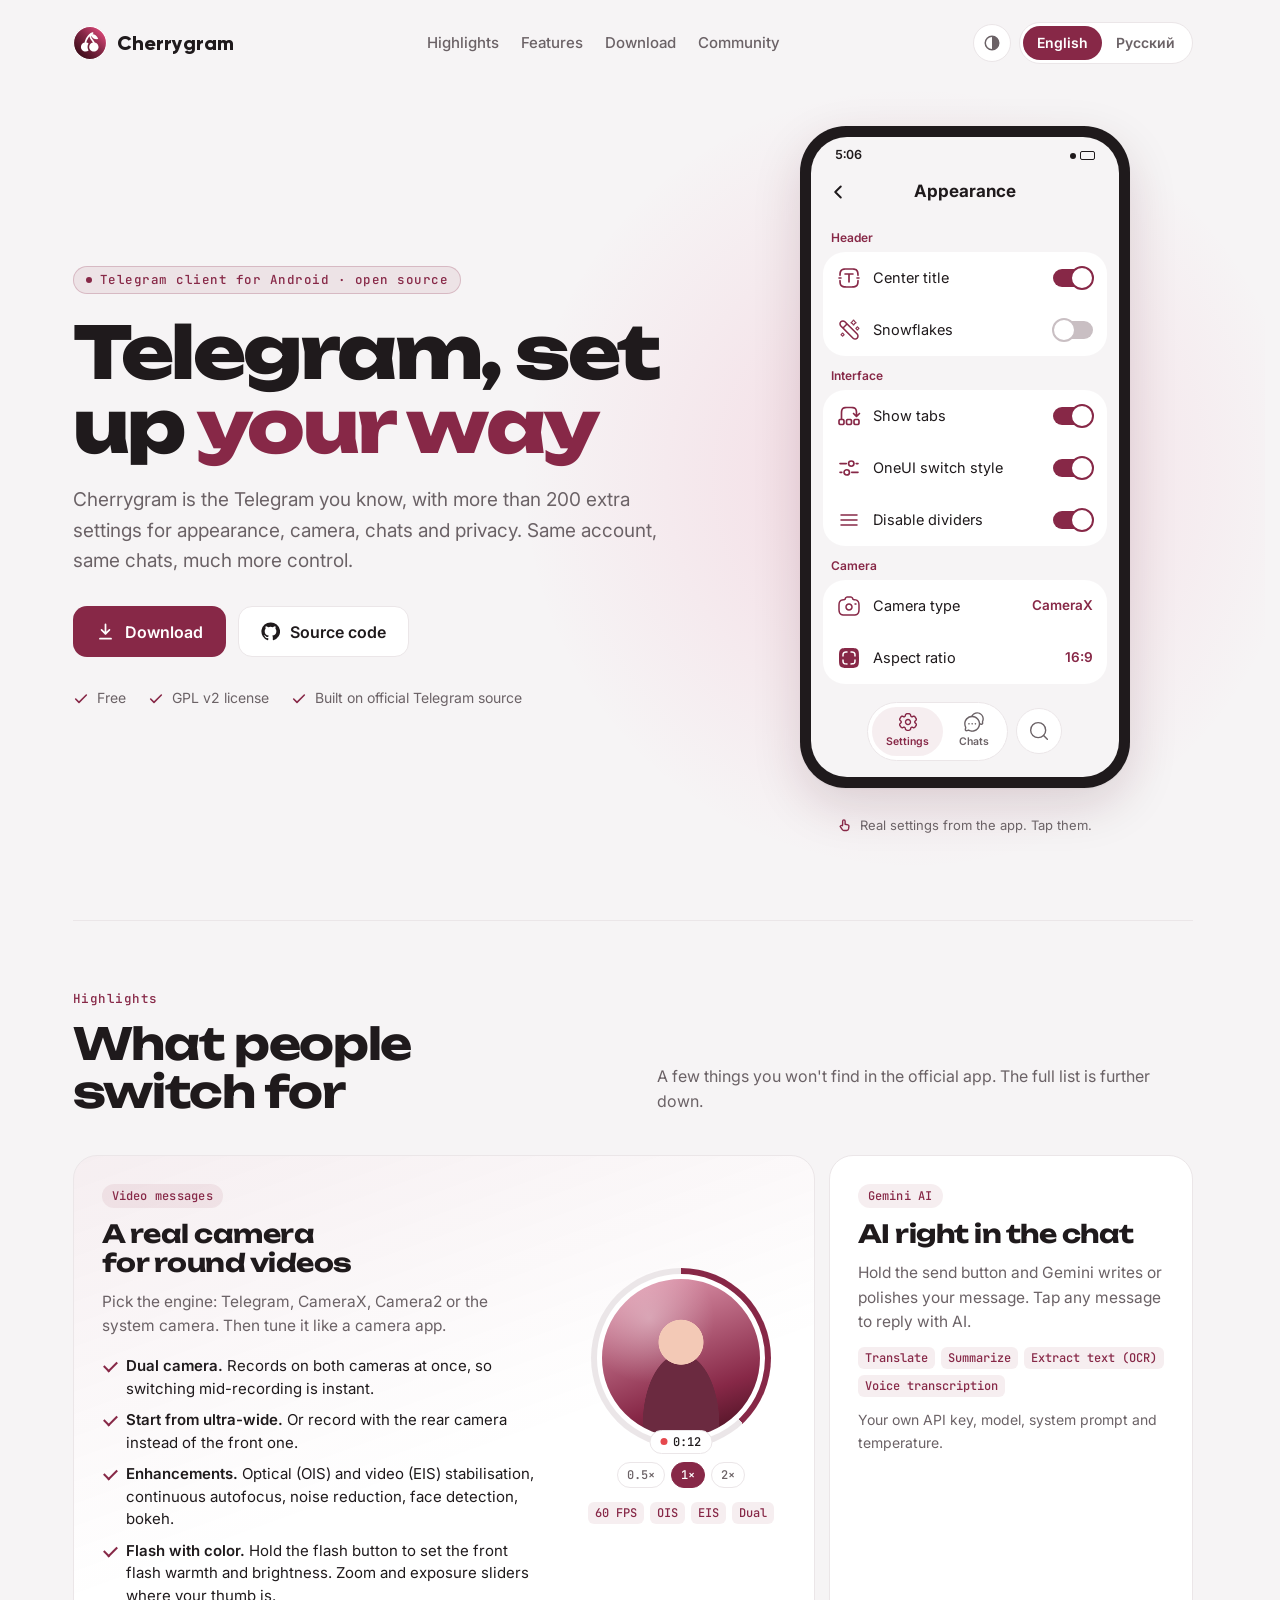
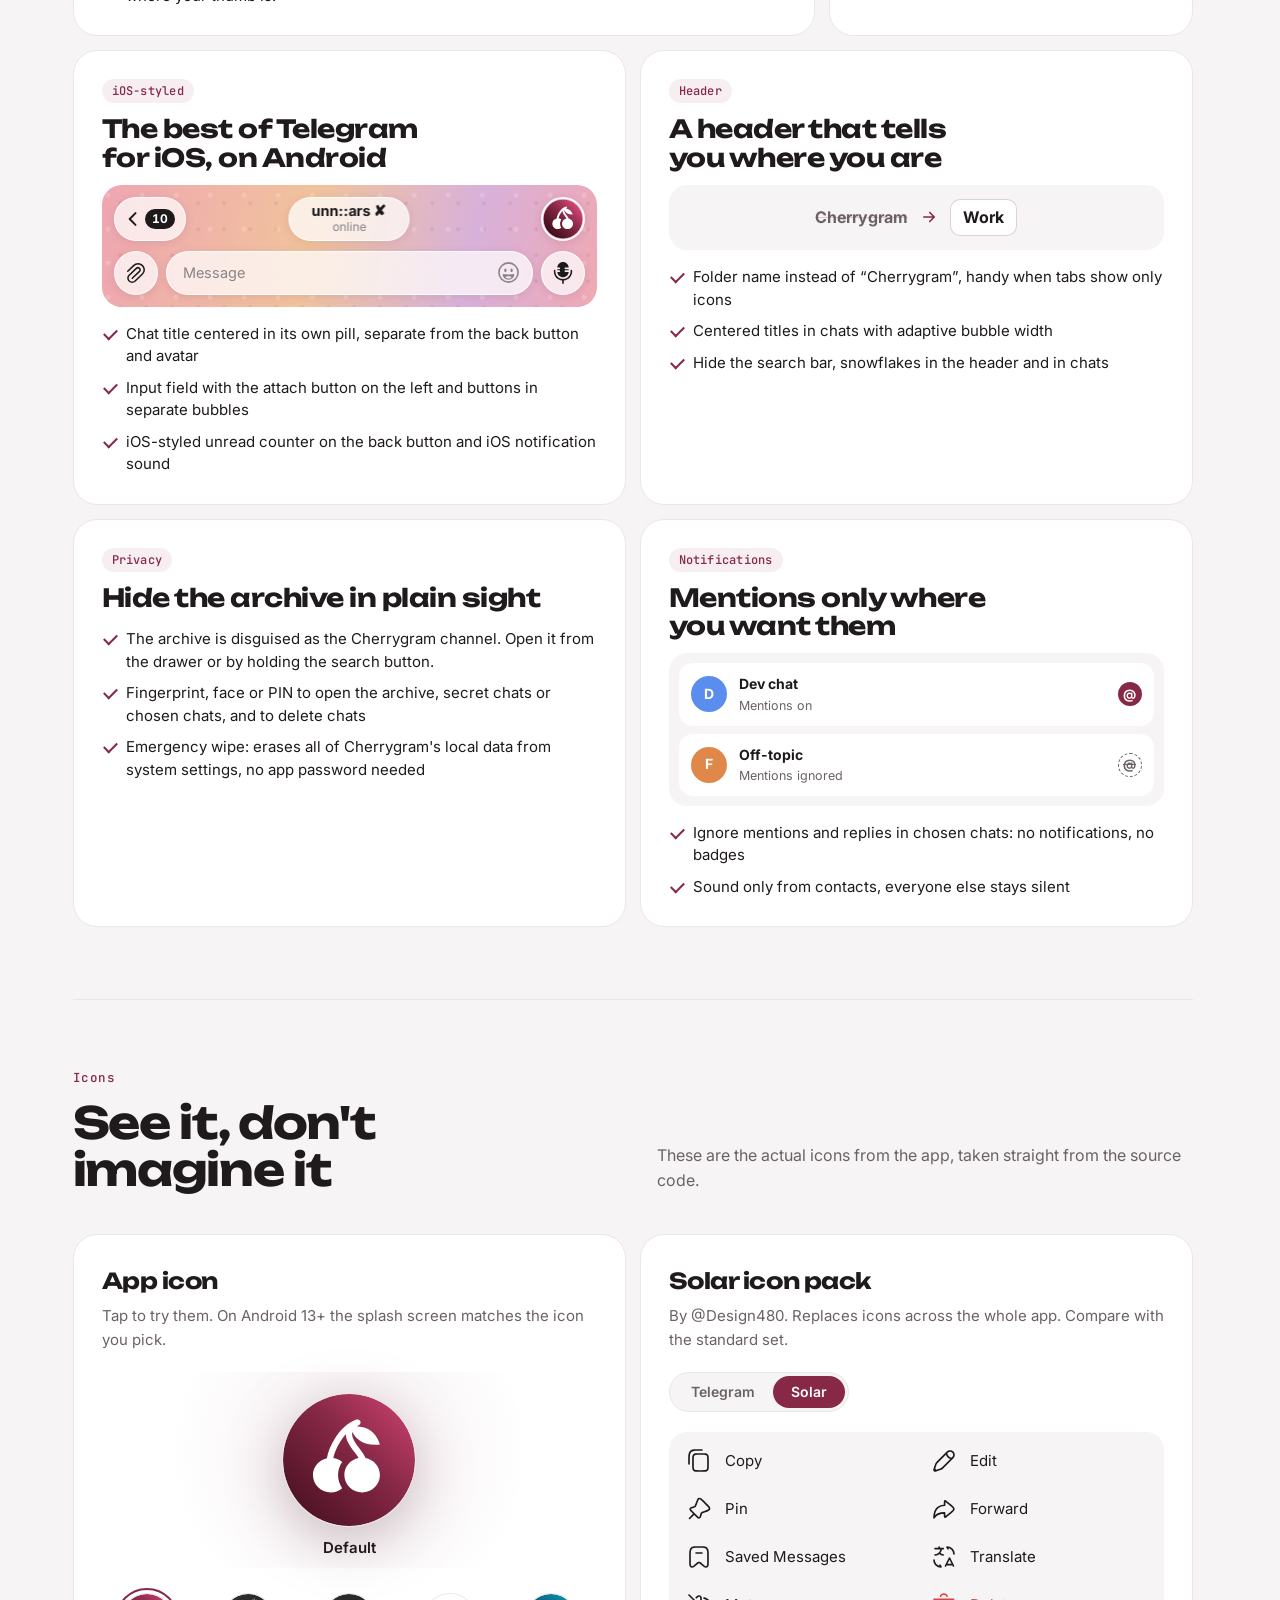
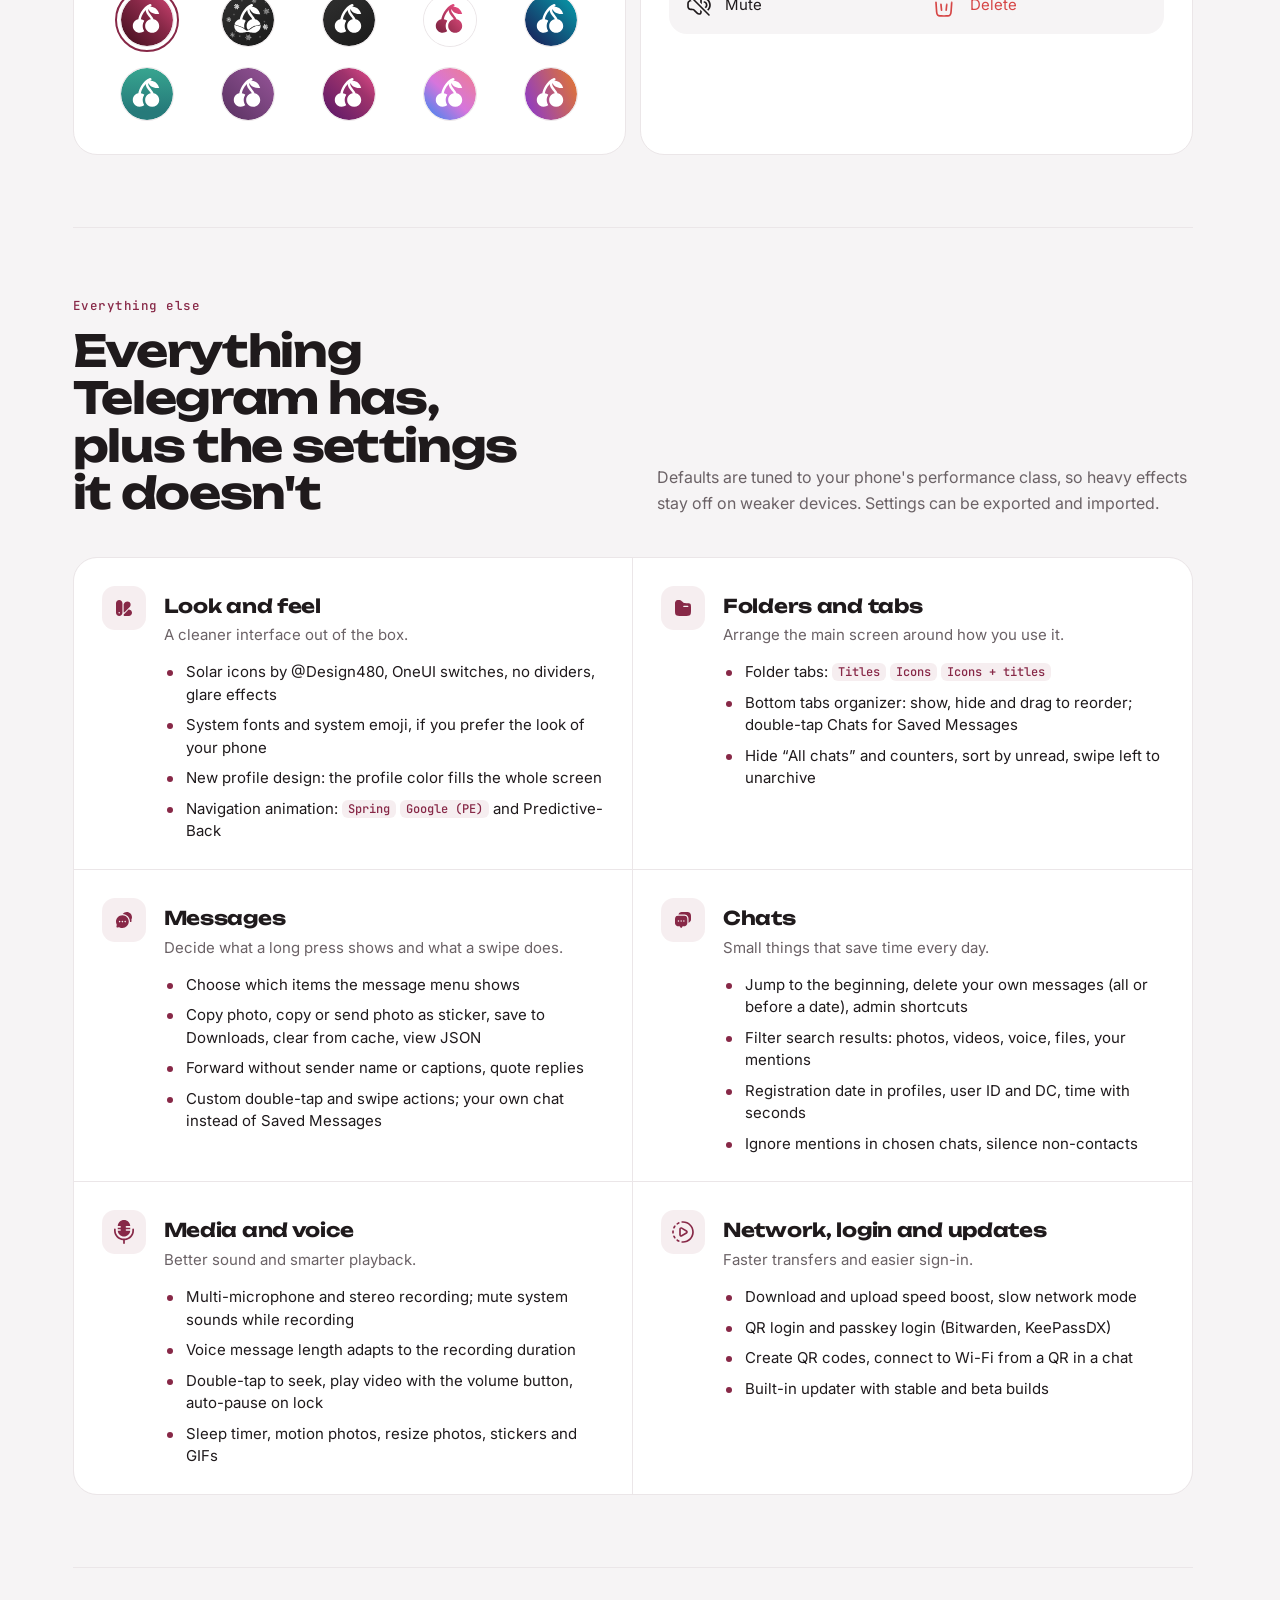
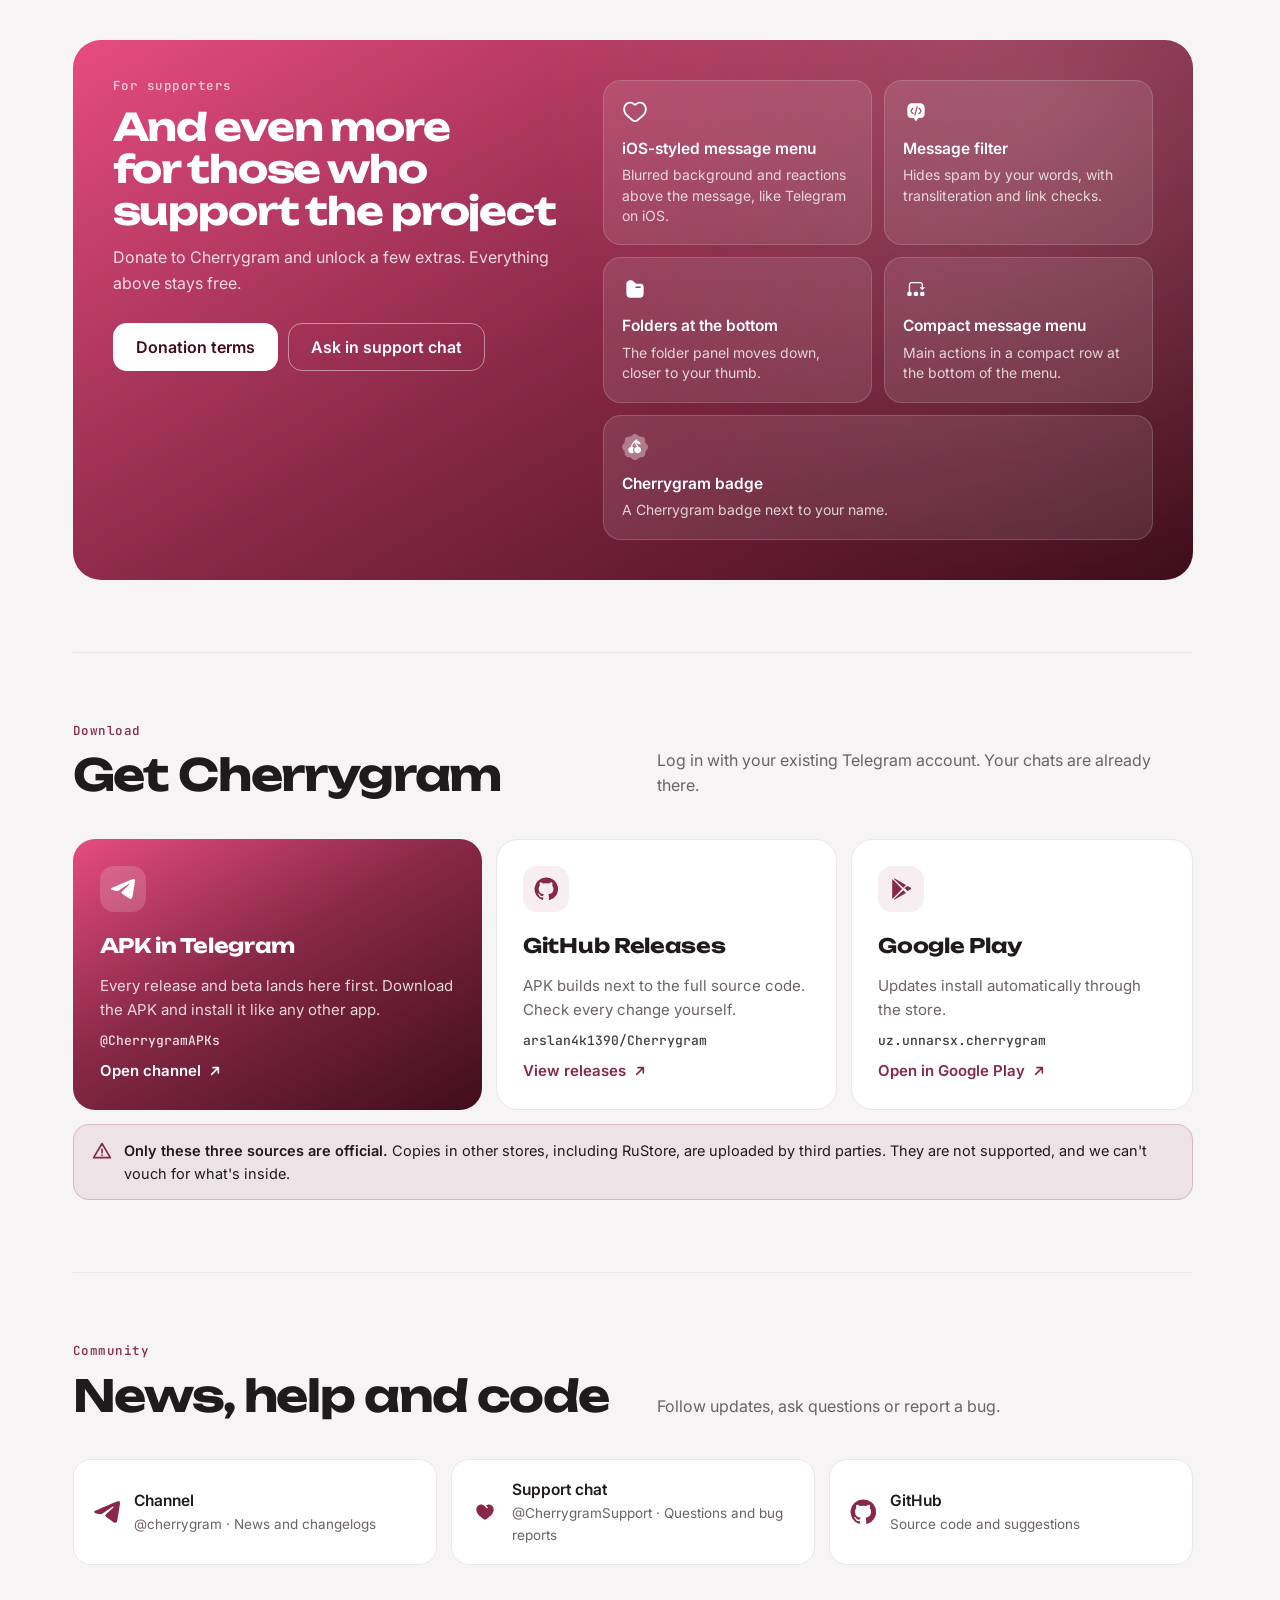
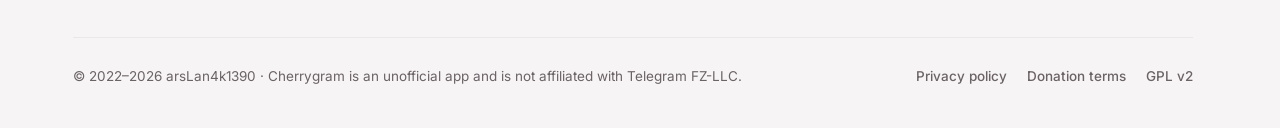
==== commit 30d62e4f: "Update index.html" ====
--- a/cherrygram/index.html
+++ b/cherrygram/index.html
@@ -334,10 +334,10 @@
   .appicon-big img { width: 132px; height: 132px; display: block; filter: drop-shadow(0 14px 28px rgba(63, 13, 27, .25)); }
   .appicon-name { font-weight: 600; font-size: 15px; }
   .appicons { display: grid; grid-template-columns: repeat(5, minmax(0, 1fr)); gap: 10px; justify-items: center; }
-  .appicons button { padding: 4px; border: 2px solid transparent; border-radius: 50%; background: none; cursor: pointer; line-height: 0; transition: transform .15s; }
+  .appicons button { width: 100%; max-width: 64px; aspect-ratio: 1; padding: 4px; border: 2px solid transparent; border-radius: 50%; background: none; cursor: pointer; line-height: 0; display: grid; place-items: center; transition: transform .15s; }
   .appicons button:hover { transform: scale(1.06); }
   .appicons button[aria-checked="true"] { border-color: var(--cherry); }
-  .appicons img { width: 52px; height: 52px; max-width: 100%; border-radius: 50%; box-shadow: 0 0 0 1px var(--line); }
+  .appicons img { width: 100%; height: auto; aspect-ratio: 1; border-radius: 50%; box-shadow: 0 0 0 1px var(--line); }
   .appicon-big img { border-radius: 50%; box-shadow: 0 0 0 1px var(--line); }
   @media (prefers-reduced-motion: reduce) { .appicons button { transition: none; } .appicons button:hover { transform: none; } }
 
@@ -606,7 +606,7 @@
 
       <!-- iOS -->
       <article class="tile t-ios">
-        <span class="tag"><span data-l="en">iOS style</span><span data-l="ru">Стиль iOS</span></span>
+        <span class="tag"><span data-l="en">iOS-styled</span><span data-l="ru">Стиль iOS</span></span>
         <h3><span data-l="en">The best of Telegram for iOS, on Android</span><span data-l="ru">Лучшее из Telegram для iOS на Android</span></h3>
         <div class="ios-demo" aria-hidden="true">
           <div class="io-row io-top">
@@ -623,7 +623,7 @@
         <ul class="ticks">
           <li><span data-l="en">Chat title centered in its own pill, separate from the back button and avatar</span><span data-l="ru">Заголовок чата по центру в отдельной капсуле, отдельно от кнопки «назад» и аватарки</span></li>
           <li><span data-l="en">Input field with the attach button on the left and buttons in separate bubbles</span><span data-l="ru">Поле ввода: вложения слева, кнопки в отдельных пузырях</span></li>
-          <li><span data-l="en">iOS-style unread counter on the back button and iOS notification sound</span><span data-l="ru">Счётчик непрочитанных на кнопке «назад» и звук уведомлений как в iOS</span></li>
+          <li><span data-l="en">iOS-styled unread counter on the back button and iOS notification sound</span><span data-l="ru">Счётчик непрочитанных на кнопке «назад» и звук уведомлений как в iOS</span></li>
         </ul>
       </article>
 
@@ -826,7 +826,7 @@
       <ul class="perks">
         <li>
           <svg viewBox="0 0 24 24" aria-hidden="true"><path d="M5.66 4.5C4.03 5.25 2.83 7.02 2.83 9.14c0 2.17 0.9 3.84 2.17 5.28 1.06 1.2 2.34 2.18 3.59 3.15 0.3 0.23 0.6 0.45 0.89 0.69 0.53 0.41 0.99 0.77 1.44 1.03 0.44 0.26 0.8 0.38 1.08 0.38 0.29 0 0.64-0.12 1.08-0.38 0.45-0.26 0.91-0.62 1.44-1.03l0.89-0.7c1.25-0.96 2.53-1.95 3.59-3.14 1.28-1.44 2.16-3.11 2.16-5.28 0-2.12-1.2-3.9-2.82-4.64-1.57-0.72-3.7-0.54-5.74 1.58-0.16 0.16-0.37 0.26-0.6 0.26-0.23 0-0.44-0.1-0.6-0.26-2.04-2.12-4.17-2.3-5.74-1.58ZM12 4.35C9.68 2.3 7.08 2.02 4.97 2.98c-2.25 1.03-3.8 3.41-3.8 6.16 0 2.69 1.12 4.74 2.58 6.4 1.18 1.31 2.61 2.42 3.87 3.39l0.82 0.64c0.52 0.4 1.07 0.83 1.63 1.16 0.57 0.33 1.22 0.6 1.93 0.6s1.36-0.27 1.93-0.6c0.56-0.33 1.11-0.76 1.63-1.16l0.82-0.64c1.26-0.97 2.7-2.08 3.87-3.4 1.46-1.65 2.59-3.7 2.59-6.4 0-2.74-1.56-5.12-3.8-6.15C16.91 2.02 14.31 2.3 12 4.35Z" fill="currentColor" fill-rule="evenodd" stroke="none"/></svg>
-          <b><span data-l="en">iOS-style message menu</span><span data-l="ru">Меню сообщений в стиле iOS</span></b>
+          <b><span data-l="en">iOS-styled message menu</span><span data-l="ru">Меню сообщений в стиле iOS</span></b>
           <span><span data-l="en">Blurred background and reactions above the message, like Telegram on iOS.</span><span data-l="ru">Размытый фон и реакции над сообщением, как в Telegram на iOS.</span></span>
         </li>
         <li>
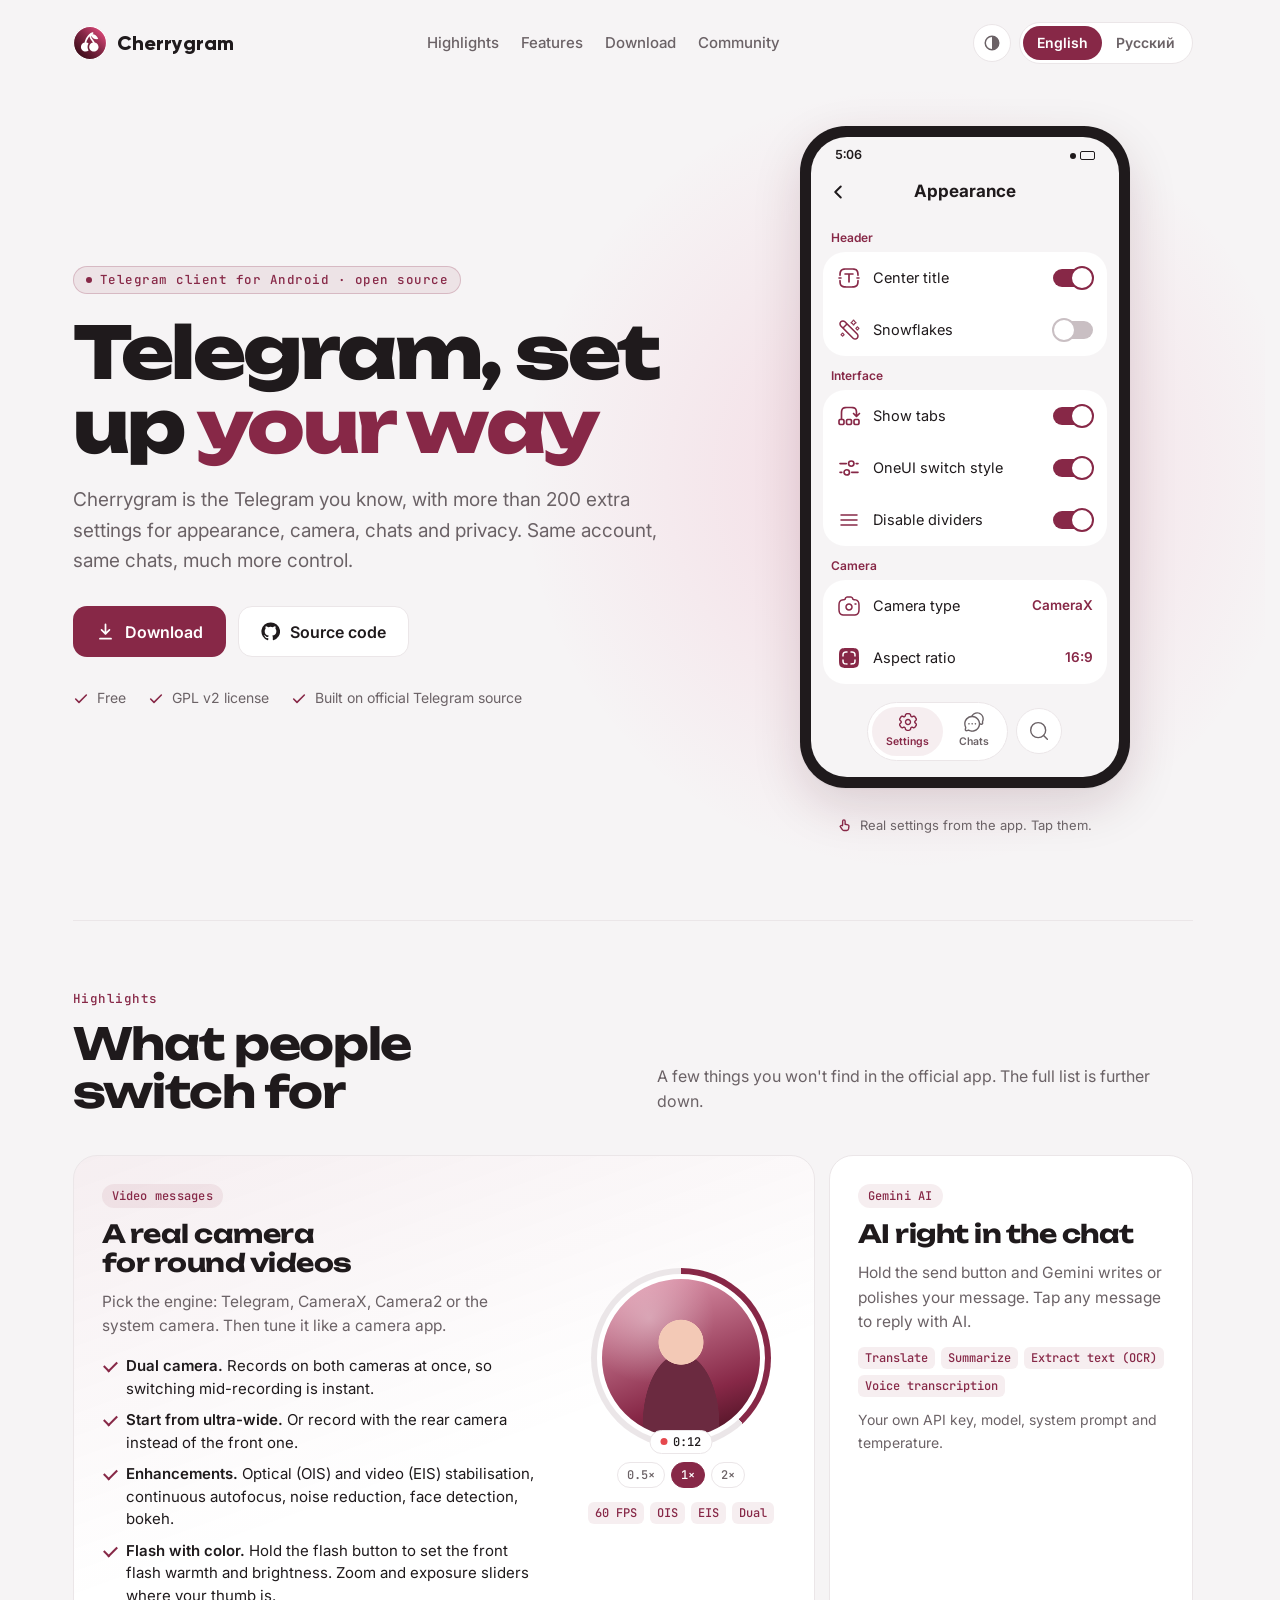
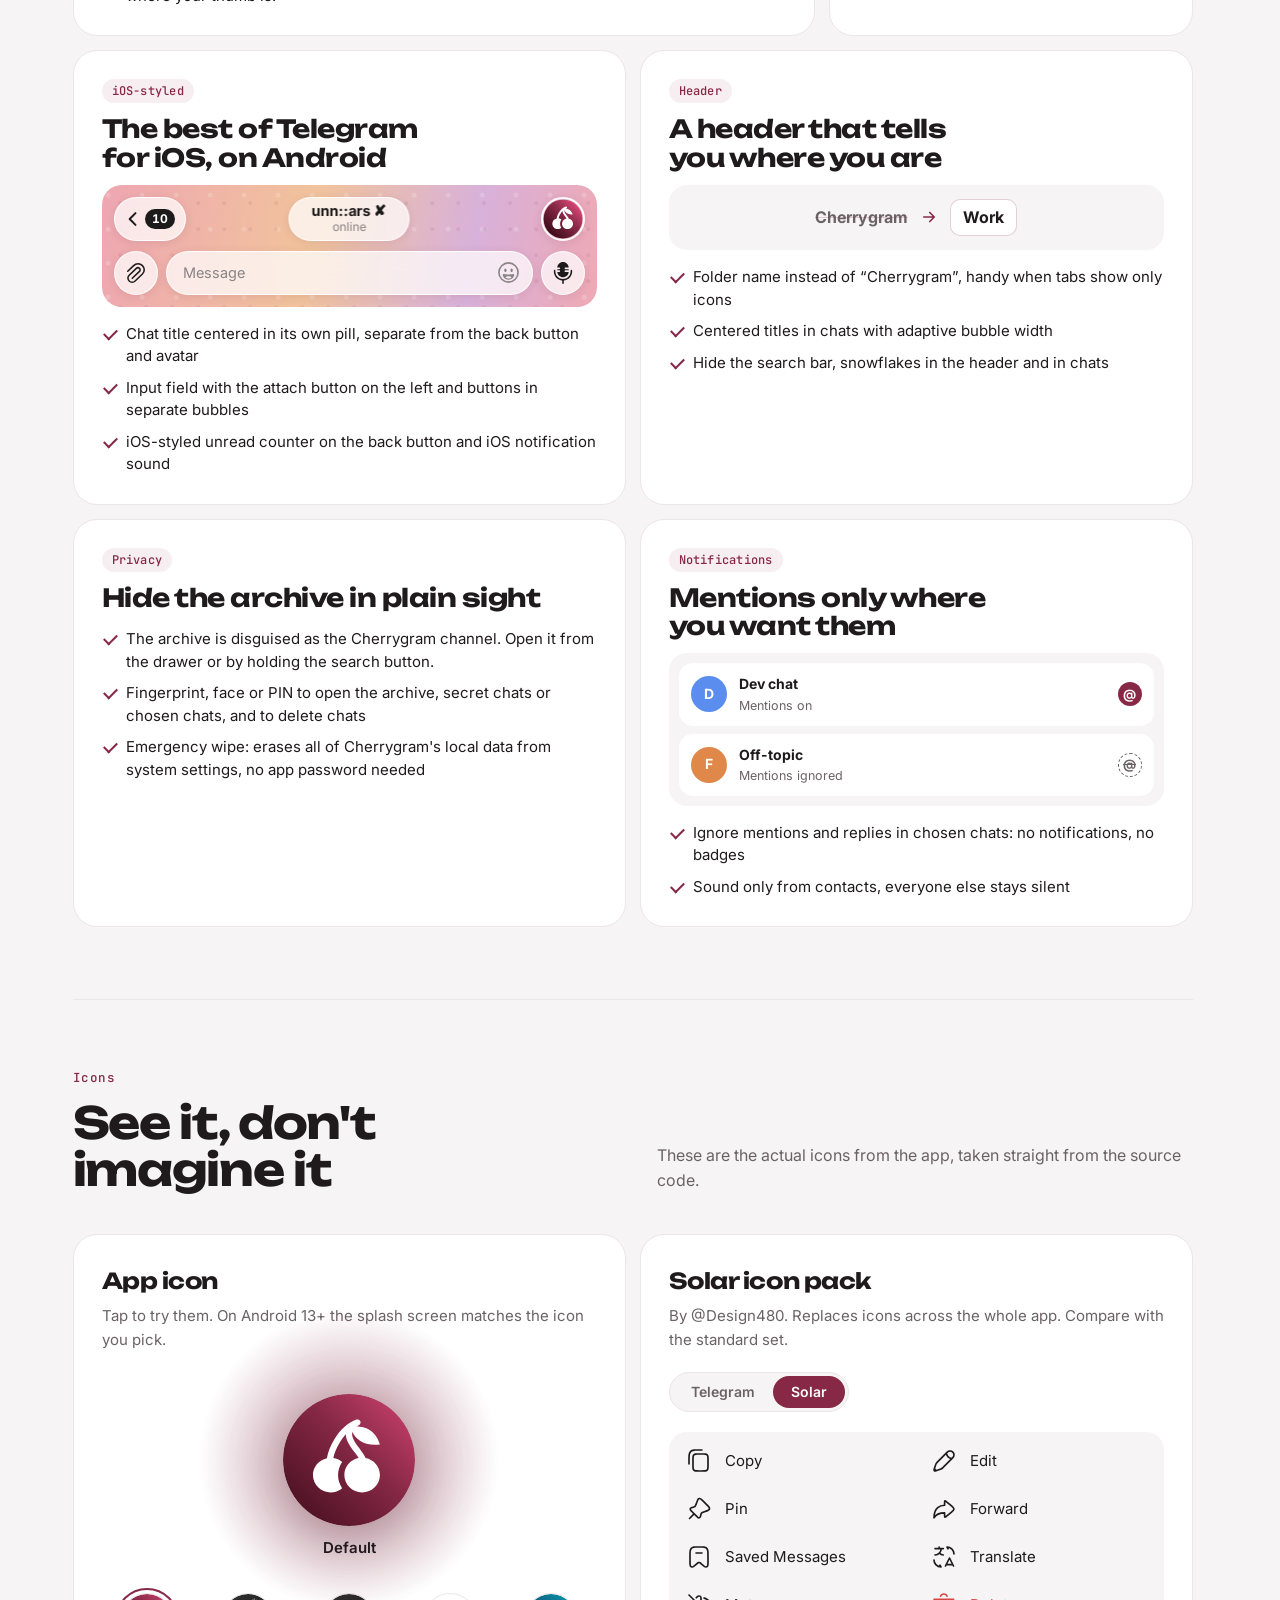
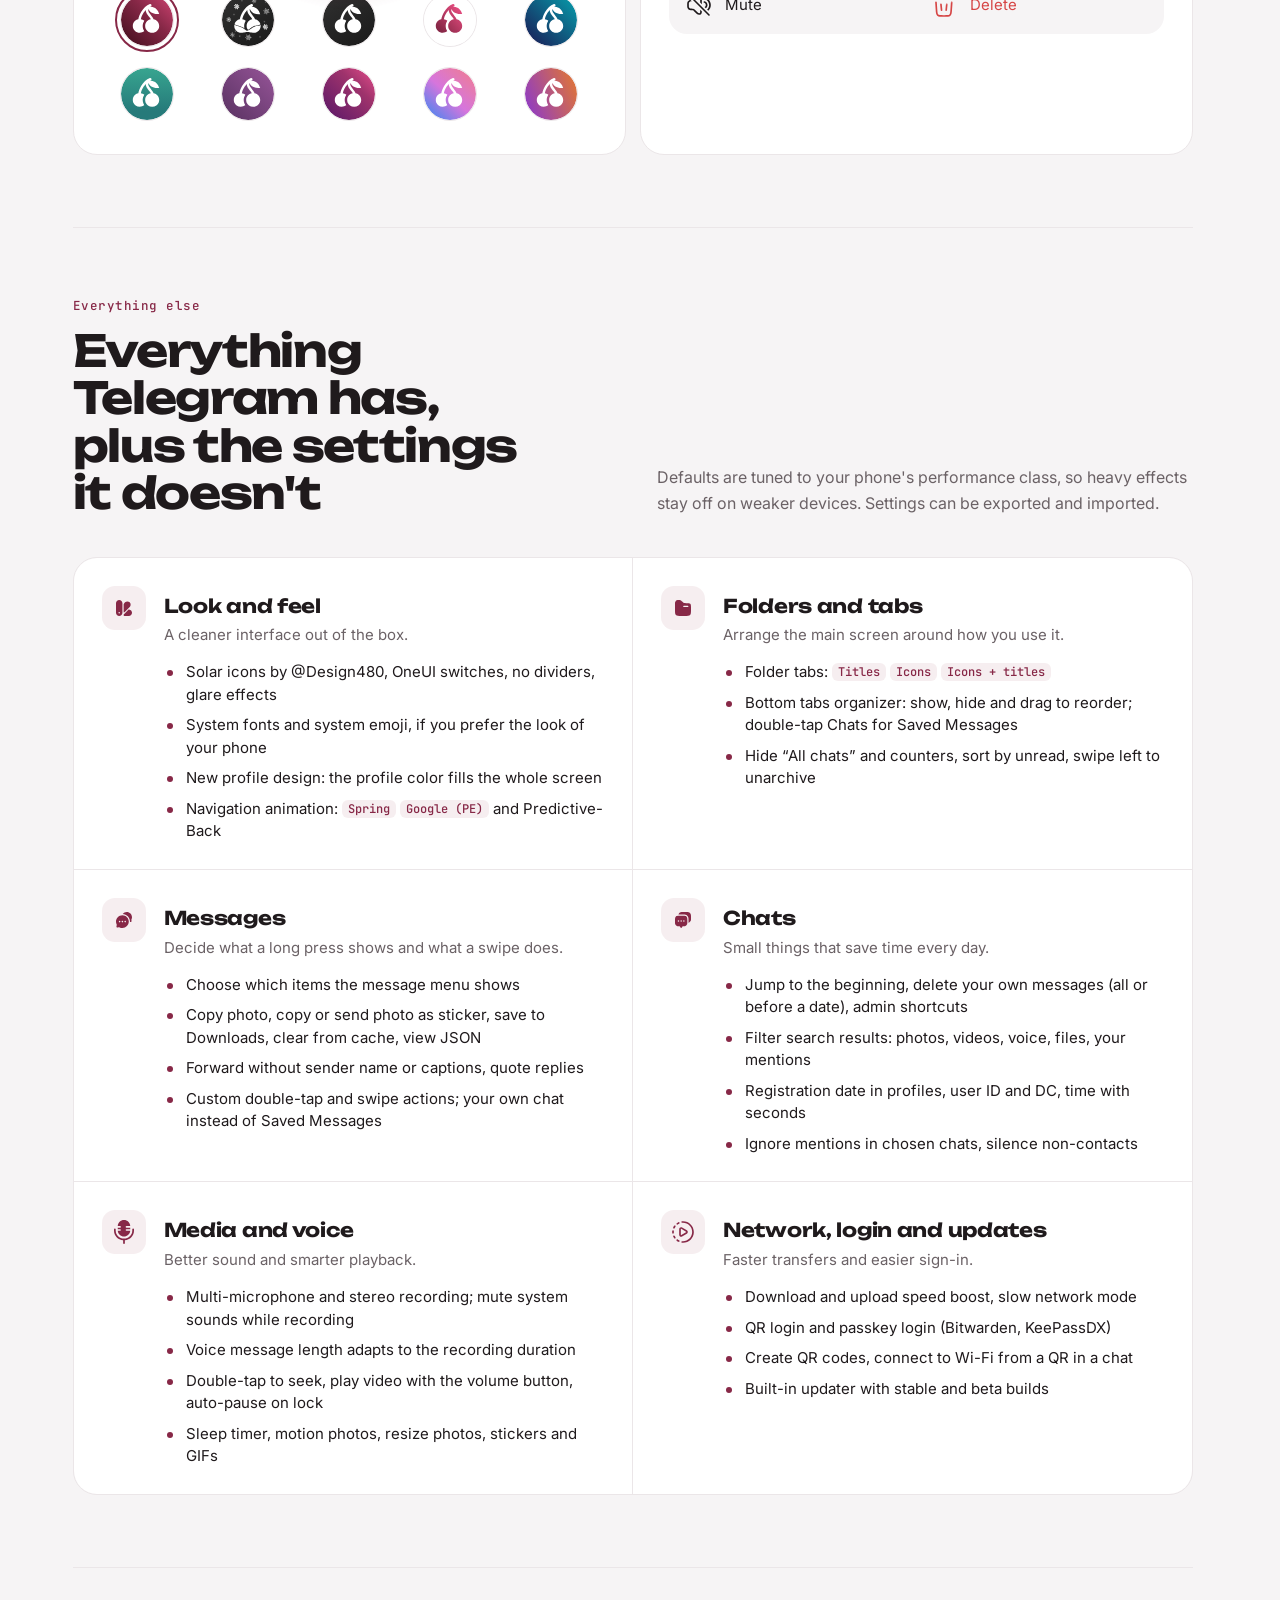
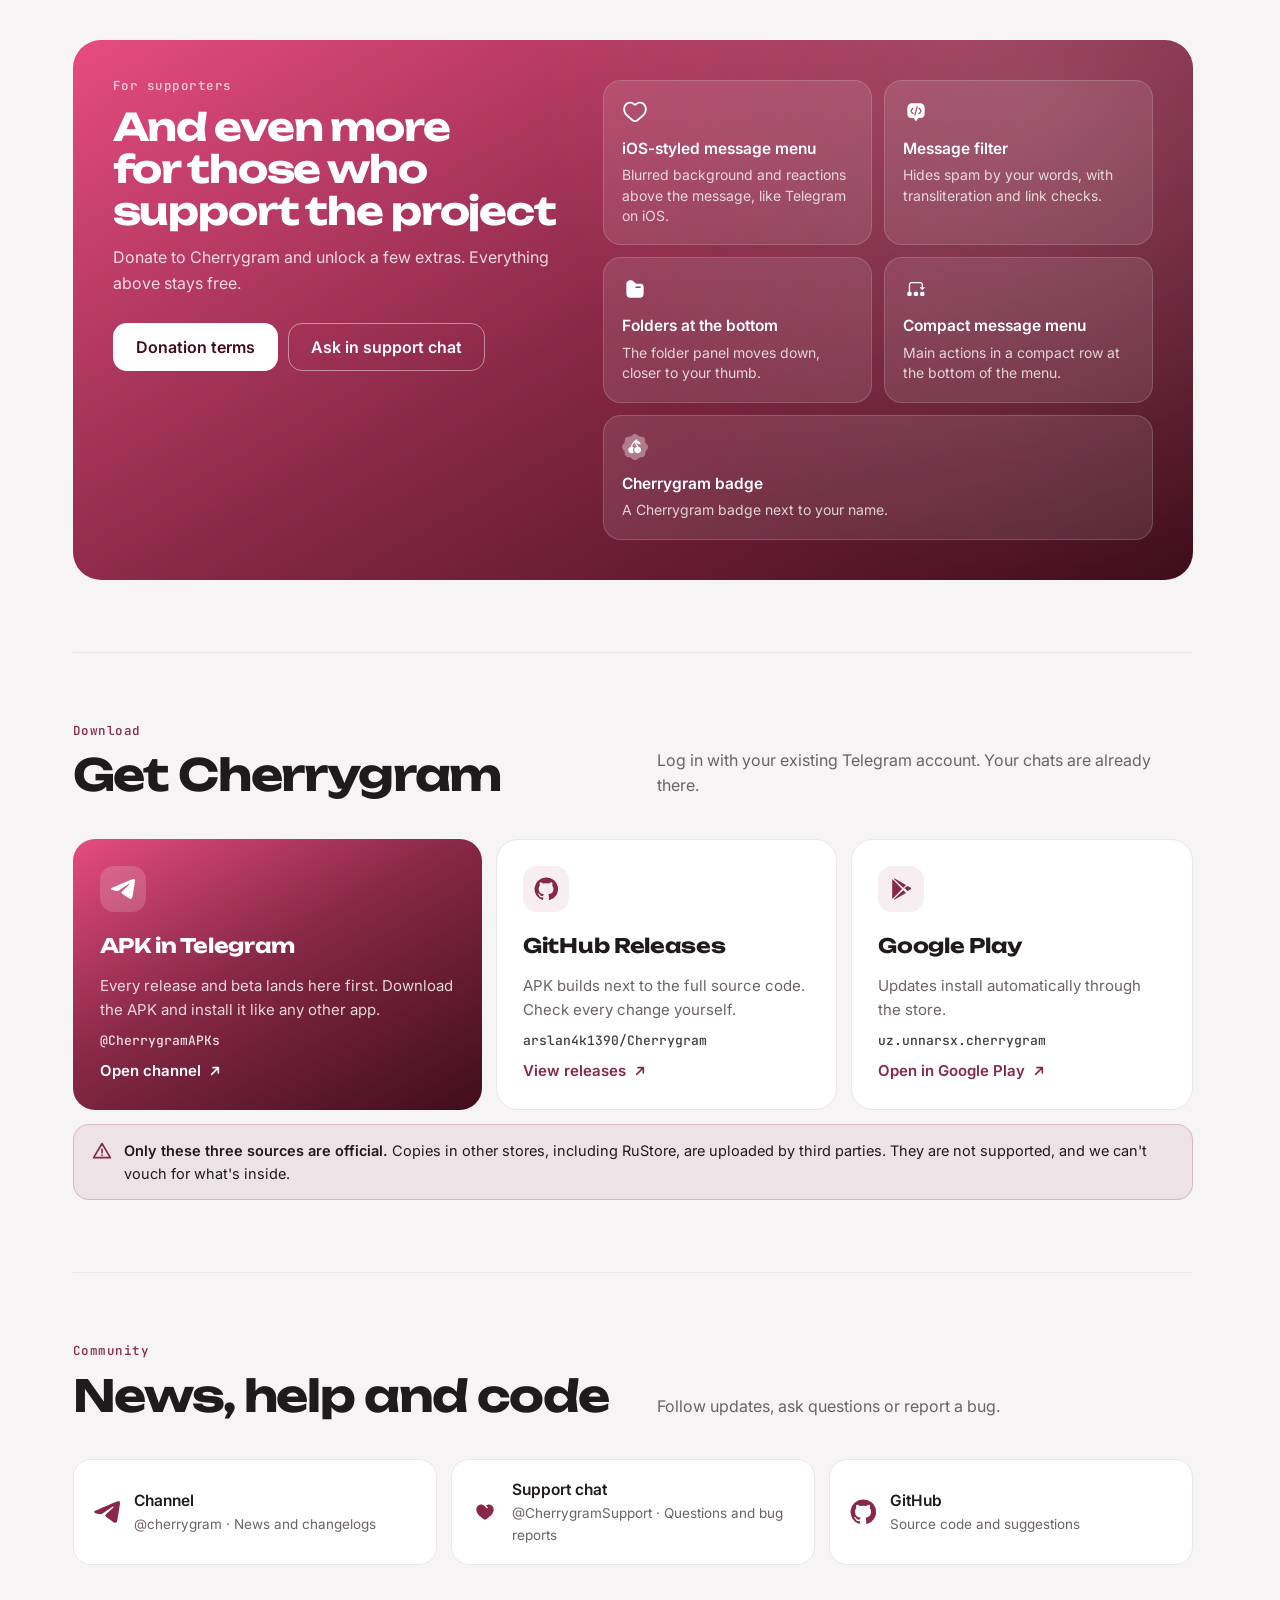
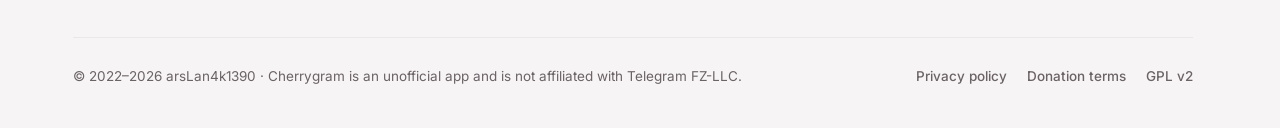
==== commit 6dad21aa: "New icons background (in preview)" ====
--- a/cherrygram/index.html
+++ b/cherrygram/index.html
@@ -330,7 +330,14 @@
   .panel { background: var(--card); border: 1px solid var(--line); border-radius: 24px; padding: 28px; min-width: 0; display: flex; flex-direction: column; gap: 20px; }
   .panel-head h3 { font-family: var(--f-display); font-weight: 700; font-size: 22px; letter-spacing: -0.02em; margin: 0 0 6px; }
   .panel-head p { margin: 0; color: var(--muted); font-size: 15px; }
-  .appicon-stage { display: grid; justify-items: center; gap: 10px; padding: 22px 0 8px; border-radius: 18px; background: radial-gradient(circle at 50% 40%, var(--cherry-soft), transparent 65%); }
+  .appicon-stage { display: grid; justify-items: center; gap: 10px; padding: 22px 0 8px; position: relative; isolation: isolate; }
+  .appicon-big { position: relative; }
+  .appicon-big { --icon-rgb: 128, 38, 67; --glow-rgb: var(--icon-rgb-light, var(--icon-rgb)); --glow-a: .55; }
+  @media (prefers-color-scheme: dark) { :root:not([data-theme="light"]) .appicon-big { --glow-rgb: var(--icon-rgb); --glow-a: .55; } }
+  :root[data-theme="dark"] .appicon-big { --glow-rgb: var(--icon-rgb); --glow-a: .55; }
+  .appicon-big::before { content: ""; position: absolute; z-index: -1; left: 50%; top: 50%; width: 300px; height: 300px; transform: translate(-50%, -50%); border-radius: 50%; pointer-events: none;
+    background-color: rgba(var(--glow-rgb), var(--glow-a)); -webkit-mask: radial-gradient(closest-side, #000, transparent); mask: radial-gradient(closest-side, #000, transparent); transition: background-color .35s ease; }
+  @media (prefers-reduced-motion: reduce) { .appicon-big::before { transition: none; } }
   .appicon-big img { width: 132px; height: 132px; display: block; filter: drop-shadow(0 14px 28px rgba(63, 13, 27, .25)); }
   .appicon-name { font-weight: 600; font-size: 15px; }
   .appicons { display: grid; grid-template-columns: repeat(5, minmax(0, 1fr)); gap: 10px; justify-items: center; }
@@ -338,7 +345,7 @@
   .appicons button:hover { transform: scale(1.06); }
   .appicons button[aria-checked="true"] { border-color: var(--cherry); }
   .appicons img { width: 100%; height: auto; aspect-ratio: 1; border-radius: 50%; box-shadow: 0 0 0 1px var(--line); }
-  .appicon-big img { border-radius: 50%; box-shadow: 0 0 0 1px var(--line); }
+  .appicon-big img { border-radius: 50%; }
   @media (prefers-reduced-motion: reduce) { .appicons button { transition: none; } .appicons button:hover { transform: none; } }
 
   .seg { display: inline-flex; align-self: flex-start; background: var(--bg); border: 1px solid var(--line); border-radius: 999px; padding: 3px; }
@@ -689,16 +696,16 @@
           <div class="appicon-name" id="bigName"><span data-l="en">Default</span><span data-l="ru">Стандартная</span></div>
         </div>
         <div class="appicons" role="radiogroup" aria-label="App icon">
-          <button type="button" role="radio" aria-checked="true" data-icon="default" data-en="Default" data-ru="Стандартная"><img src="img/icons/default.svg" alt="" width="52" height="52"></button>
-          <button type="button" role="radio" aria-checked="false" data-icon="new-year" data-en="New Year" data-ru="Новогодняя"><img src="img/icons/new-year.svg" alt="" width="52" height="52"></button>
-          <button type="button" role="radio" aria-checked="false" data-icon="dark" data-en="Dark" data-ru="Тёмная"><img src="img/icons/dark.svg" alt="" width="52" height="52"></button>
-          <button type="button" role="radio" aria-checked="false" data-icon="white" data-en="White" data-ru="Белая"><img src="img/icons/white.svg" alt="" width="52" height="52"></button>
-          <button type="button" role="radio" aria-checked="false" data-icon="laguna" data-en="Laguna" data-ru="Лагуна"><img src="img/icons/laguna.svg" alt="" width="52" height="52"></button>
-          <button type="button" role="radio" aria-checked="false" data-icon="green" data-en="Green" data-ru="Зелёная"><img src="img/icons/green.svg" alt="" width="52" height="52"></button>
-          <button type="button" role="radio" aria-checked="false" data-icon="lavanda" data-en="Lavanda" data-ru="Лаванда"><img src="img/icons/lavanda.svg" alt="" width="52" height="52"></button>
-          <button type="button" role="radio" aria-checked="false" data-icon="violet-sunset" data-en="Violet Sunset" data-ru="Violet Sunset"><img src="img/icons/violet-sunset.svg" alt="" width="52" height="52"></button>
-          <button type="button" role="radio" aria-checked="false" data-icon="sunset" data-en="Sunset" data-ru="Закат"><img src="img/icons/sunset.svg" alt="" width="52" height="52"></button>
-          <button type="button" role="radio" aria-checked="false" data-icon="sunrise" data-en="Sunrise" data-ru="Восход"><img src="img/icons/sunrise.svg" alt="" width="52" height="52"></button>
+          <button type="button" role="radio" aria-checked="true" data-icon="default" data-c="128,38,67" data-en="Default" data-ru="Стандартная"><img src="img/icons/default.svg" alt="" width="52" height="52"></button>
+          <button type="button" role="radio" aria-checked="false" data-icon="new-year" data-c="120,120,120" data-cl="30,30,30" data-en="New Year" data-ru="Новогодняя"><img src="img/icons/new-year.svg" alt="" width="52" height="52"></button>
+          <button type="button" role="radio" aria-checked="false" data-icon="dark" data-c="110,110,110" data-cl="20,20,20" data-en="Dark" data-ru="Тёмная"><img src="img/icons/dark.svg" alt="" width="52" height="52"></button>
+          <button type="button" role="radio" aria-checked="false" data-icon="white" data-c="200,56,95" data-en="White" data-ru="Белая"><img src="img/icons/white.svg" alt="" width="52" height="52"></button>
+          <button type="button" role="radio" aria-checked="false" data-icon="laguna" data-c="17,93,129" data-en="Laguna" data-ru="Лагуна"><img src="img/icons/laguna.svg" alt="" width="52" height="52"></button>
+          <button type="button" role="radio" aria-checked="false" data-icon="green" data-c="46,140,131" data-en="Green" data-ru="Зелёная"><img src="img/icons/green.svg" alt="" width="52" height="52"></button>
+          <button type="button" role="radio" aria-checked="false" data-icon="lavanda" data-c="120,68,125" data-en="Lavanda" data-ru="Лаванда"><img src="img/icons/lavanda.svg" alt="" width="52" height="52"></button>
+          <button type="button" role="radio" aria-checked="false" data-icon="violet-sunset" data-c="145,46,110" data-en="Violet Sunset" data-ru="Violet Sunset"><img src="img/icons/violet-sunset.svg" alt="" width="52" height="52"></button>
+          <button type="button" role="radio" aria-checked="false" data-icon="sunset" data-c="193,122,208" data-en="Sunset" data-ru="Закат"><img src="img/icons/sunset.svg" alt="" width="52" height="52"></button>
+          <button type="button" role="radio" aria-checked="false" data-icon="sunrise" data-c="183,88,126" data-en="Sunrise" data-ru="Восход"><img src="img/icons/sunrise.svg" alt="" width="52" height="52"></button>
         </div>
       </div>
 
@@ -1045,6 +1052,8 @@
   function pick(b) {
     btns.forEach(function (x) { x.setAttribute('aria-checked', String(x === b)); });
     big.src = 'img/icons/' + b.dataset.icon + '.svg';
+    big.parentNode.style.setProperty('--icon-rgb', b.dataset.c);
+    if (b.dataset.cl) big.parentNode.style.setProperty('--icon-rgb-light', b.dataset.cl); else big.parentNode.style.removeProperty('--icon-rgb-light');
     name.innerHTML = '<span data-l="en">' + b.dataset.en + '</span><span data-l="ru">' + b.dataset.ru + '</span>';
   }
   btns.forEach(function (b) { b.addEventListener('click', function () { pick(b); }); });
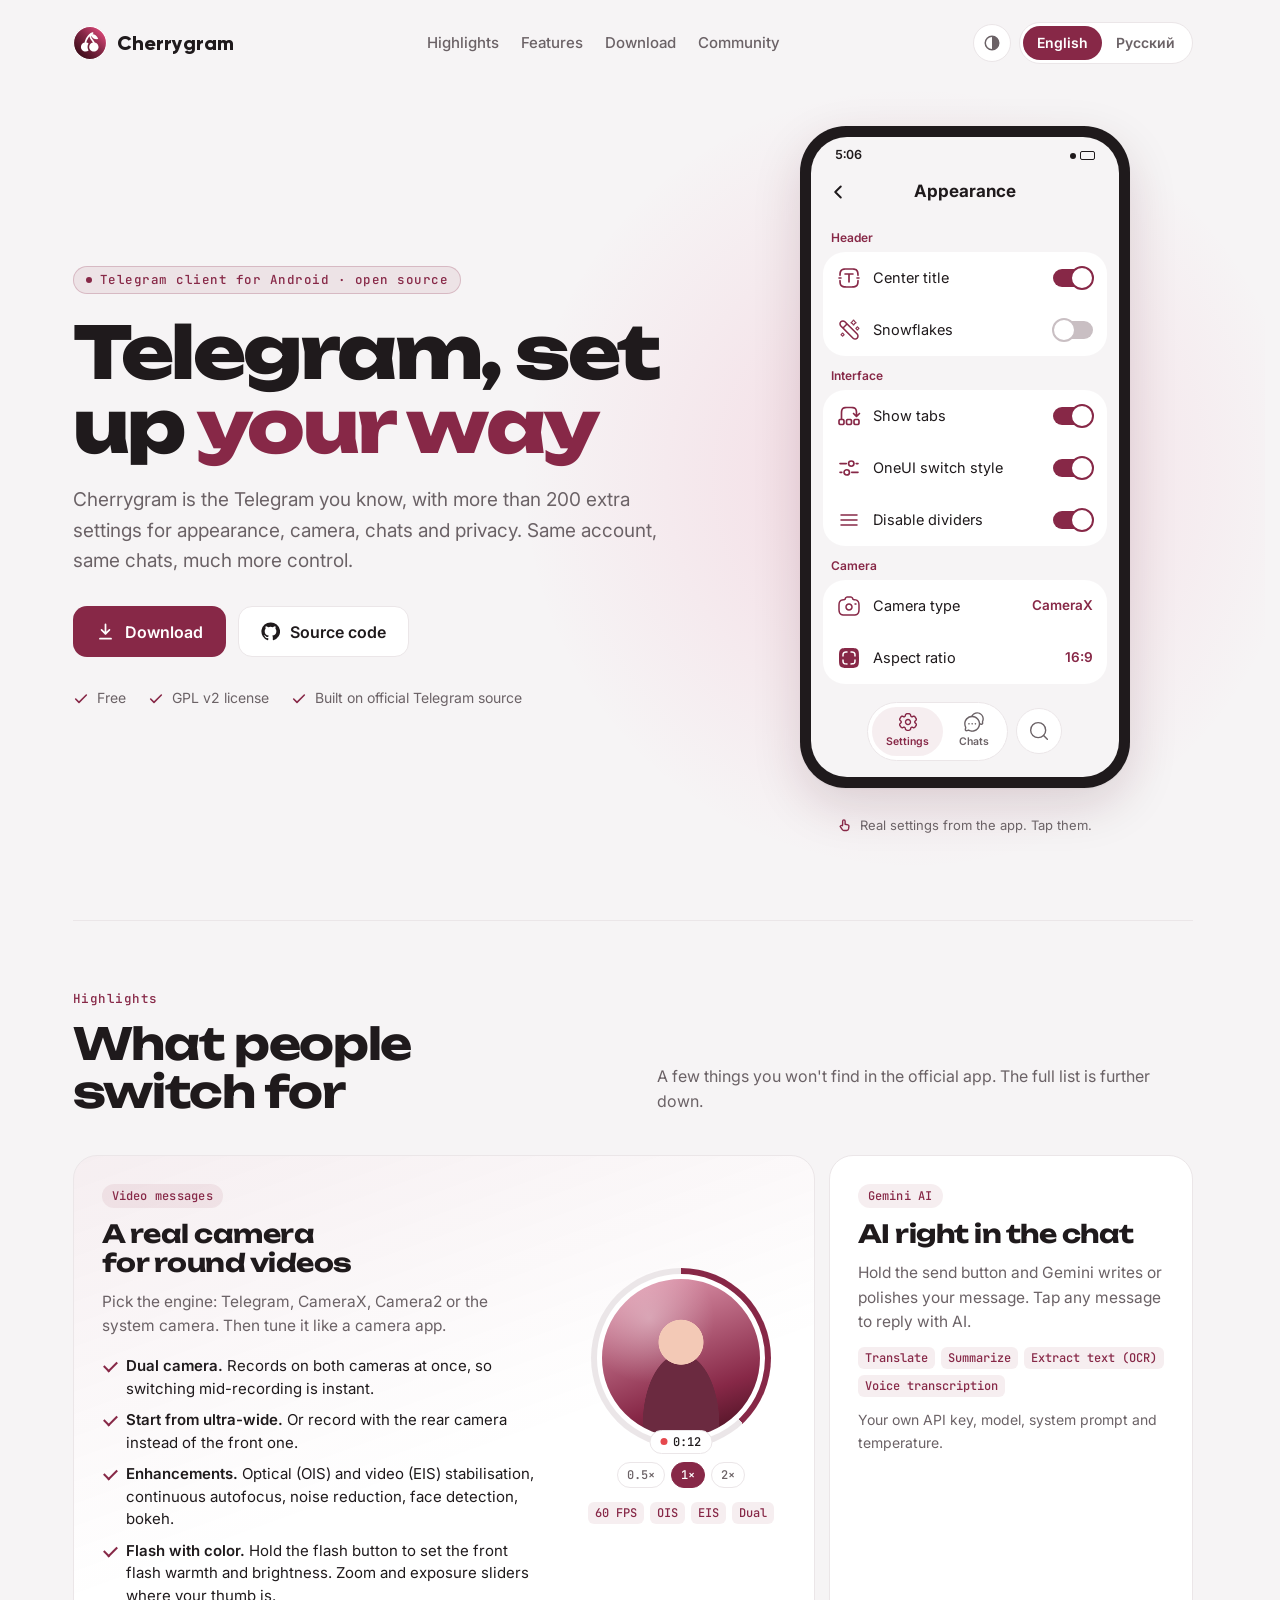
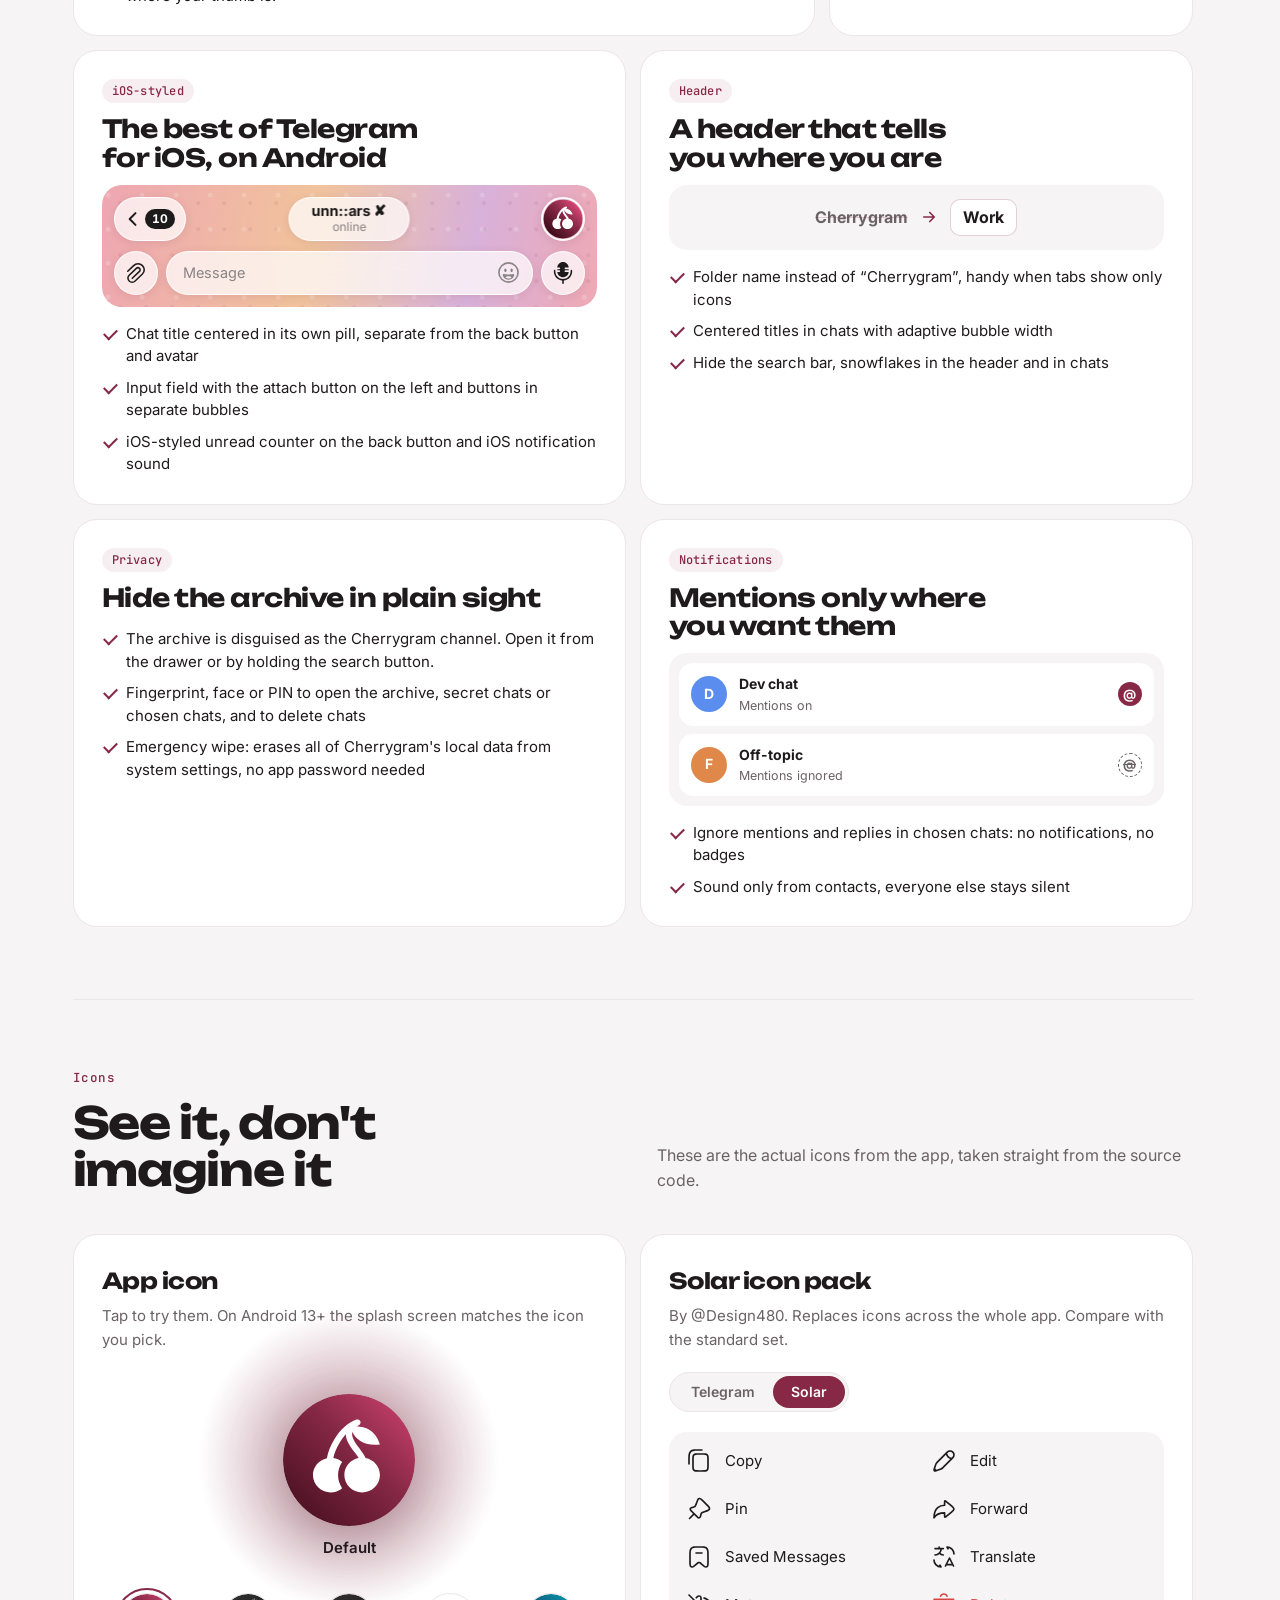
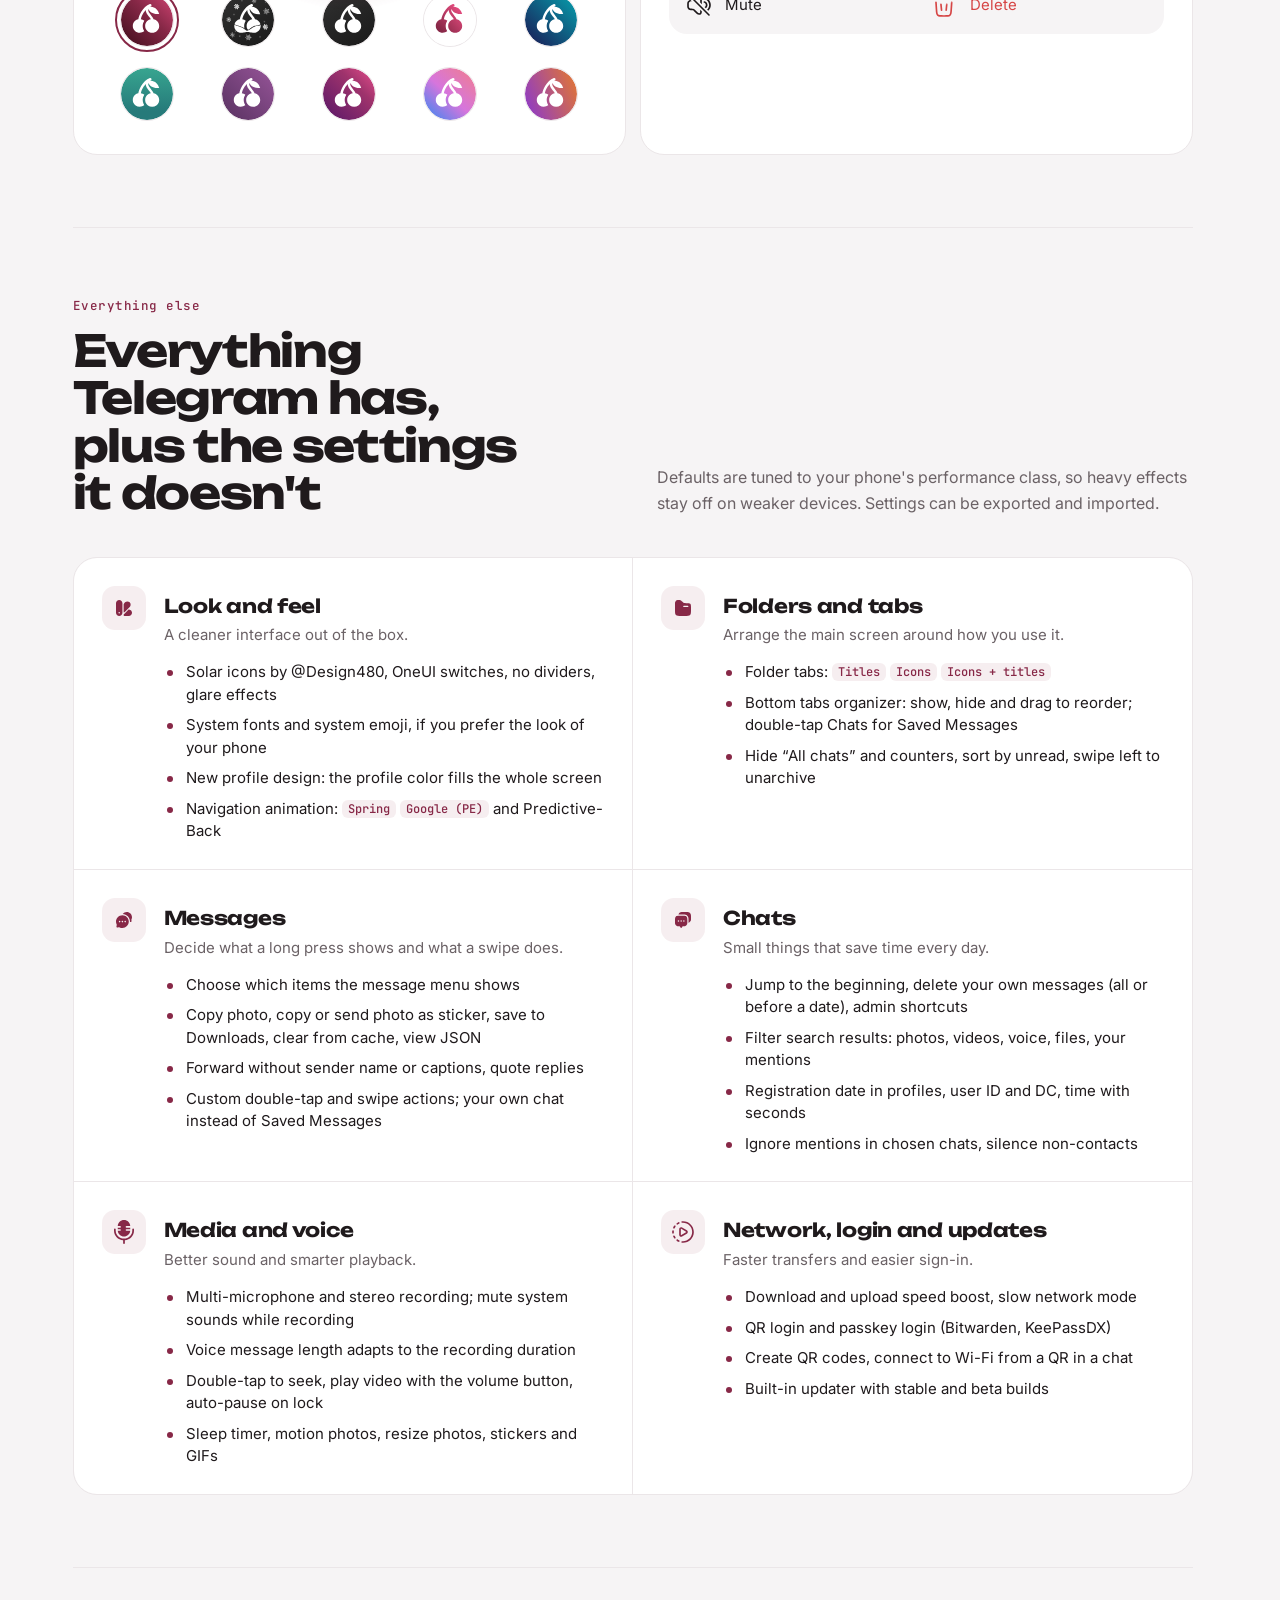
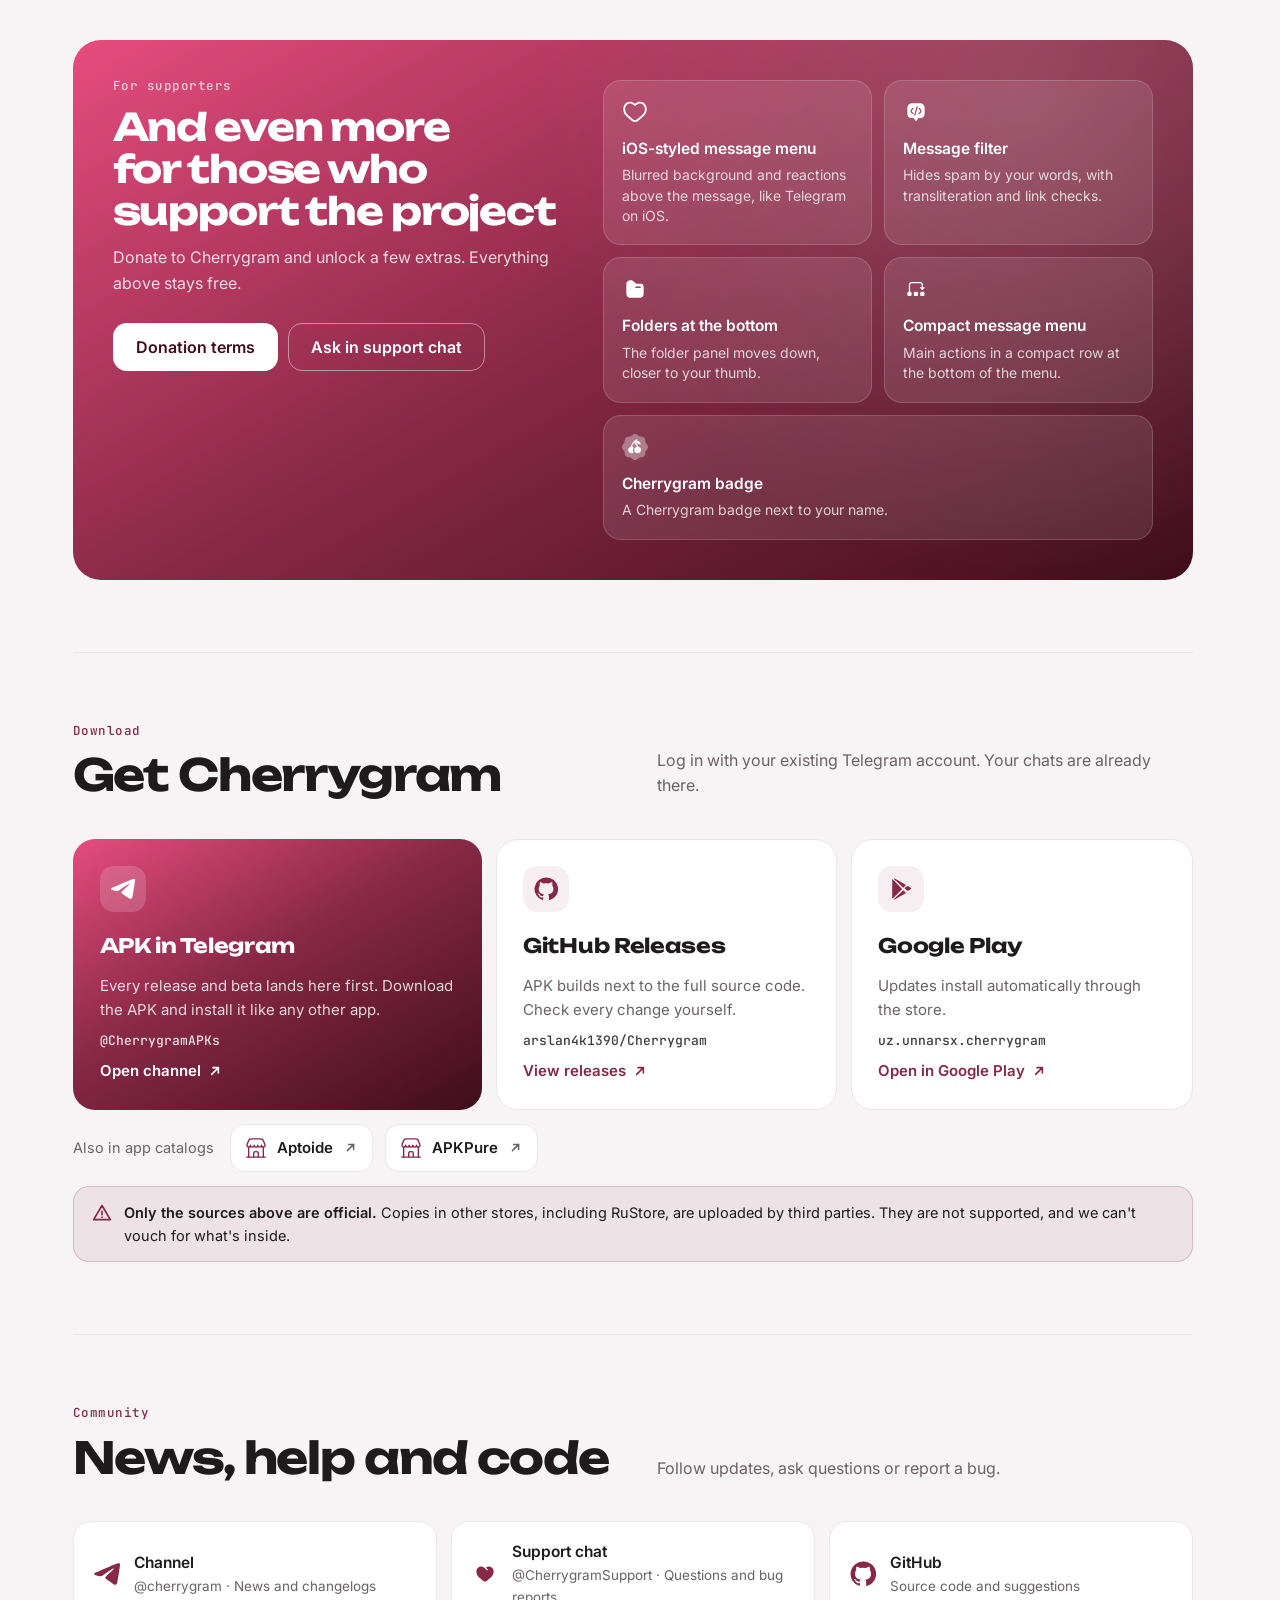
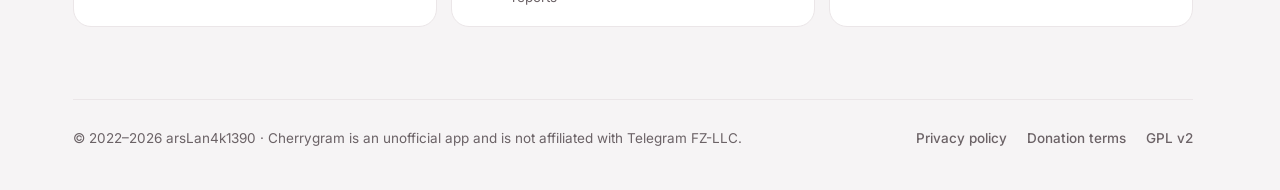
==== commit a1d0ca2f: "Add Aptoide & APKPure" ====
--- a/cherrygram/index.html
+++ b/cherrygram/index.html
@@ -397,6 +397,14 @@
   @media (max-width: 520px) { .perks { grid-template-columns: 1fr; } }
 
   /* Downloads */
+  .more-stores { display: flex; flex-wrap: wrap; align-items: center; gap: 10px 12px; margin-top: 14px; }
+  .ms-label { color: var(--muted); font-size: 14.5px; margin-right: 4px; }
+  .ms { display: inline-flex; align-items: center; gap: 10px; padding: 11px 14px; border: 1px solid var(--line); border-radius: 14px; background: var(--card); color: var(--text); font-size: 15px; }
+  .ms:hover { text-decoration: none; border-color: var(--cherry-line); background: var(--cherry-soft); }
+  .ms > svg:first-child { width: 22px; height: 22px; color: var(--cherry); display: block; }
+  .ms-go { width: 15px; height: 15px; stroke: var(--muted); fill: none; stroke-width: 2.4; stroke-linecap: round; stroke-linejoin: round; }
+  @media (max-width: 520px) { .ms-label { width: 100%; } .ms { flex: 1 1 auto; justify-content: center; } }
+
   .dl { display: grid; grid-template-columns: 1.2fr 1fr 1fr; gap: 14px; }
   .route { background: var(--card); border: 1px solid var(--line); border-radius: 22px; padding: 26px; display: flex; flex-direction: column; gap: 12px; min-width: 0; color: var(--text); font-weight: 400; transition: border-color .15s, transform .15s; }
   .route:hover { text-decoration: none; border-color: var(--cherry-line); transform: translateY(-2px); }
@@ -899,9 +907,15 @@
       </a>
     </div>
 
+    <div class="more-stores">
+      <span class="ms-label"><span data-l="en">Also in app catalogs</span><span data-l="ru">Также в каталогах приложений</span></span>
+      <a class="ms" href="https://cherrygram.en.aptoide.com/app" target="_blank" rel="noopener"><svg viewBox="0 0 24 24" aria-hidden="true"><path d="M22 22H2" fill="none" stroke="currentColor" stroke-width="1.5" stroke-linecap="round" stroke-linejoin="miter"/><path d="M20 22V11" fill="none" stroke="currentColor" stroke-width="1.5" stroke-linecap="round" stroke-linejoin="miter"/><path d="M4 22V11" fill="none" stroke="currentColor" stroke-width="1.5" stroke-linecap="round" stroke-linejoin="miter"/><path d="M16.53 2H7.47c-1.2 0-1.8 0-2.29 0.3C4.7 2.6 4.43 3.14 3.9 4.2L2.5 7.76c-0.32 0.82-0.6 1.79-0.06 2.48C2.79 10.7 3.36 11 4 11c1.1 0 2-0.9 2-2 0 1.1 0.9 2 2 2s2-0.9 2-2c0 1.1 0.9 2 2 2s2-0.9 2-2c0 1.1 0.9 2 2 2s2-0.9 2-2c0 1.1 0.9 2 2 2 0.64 0 1.2-0.3 1.57-0.76 0.55-0.7 0.26-1.66-0.06-2.48L20.1 4.2C19.57 3.14 19.3 2.6 18.8 2.3 18.34 2 17.74 2 16.54 2Z" fill="none" stroke="currentColor" stroke-width="1.5" stroke-linecap="butt" stroke-linejoin="round"/><path d="M9.5 21.5v-3c0-0.93 0-1.4 0.2-1.75 0.13-0.23 0.32-0.42 0.55-0.55C10.6 16 11.07 16 12 16s1.4 0 1.75 0.2c0.23 0.13 0.42 0.32 0.55 0.55 0.2 0.35 0.2 0.82 0.2 1.75v3" fill="none" stroke="currentColor" stroke-width="1.5" stroke-linecap="round" stroke-linejoin="miter"/></svg><span>Aptoide</span><svg class="ms-go" viewBox="0 0 24 24"><path d="M7 17 17 7M9 7h8v8"/></svg></a>
+      <a class="ms" href="https://apkpure.com/p/uz.unnarsx.cherrygram" target="_blank" rel="noopener"><svg viewBox="0 0 24 24" aria-hidden="true"><path d="M22 22H2" fill="none" stroke="currentColor" stroke-width="1.5" stroke-linecap="round" stroke-linejoin="miter"/><path d="M20 22V11" fill="none" stroke="currentColor" stroke-width="1.5" stroke-linecap="round" stroke-linejoin="miter"/><path d="M4 22V11" fill="none" stroke="currentColor" stroke-width="1.5" stroke-linecap="round" stroke-linejoin="miter"/><path d="M16.53 2H7.47c-1.2 0-1.8 0-2.29 0.3C4.7 2.6 4.43 3.14 3.9 4.2L2.5 7.76c-0.32 0.82-0.6 1.79-0.06 2.48C2.79 10.7 3.36 11 4 11c1.1 0 2-0.9 2-2 0 1.1 0.9 2 2 2s2-0.9 2-2c0 1.1 0.9 2 2 2s2-0.9 2-2c0 1.1 0.9 2 2 2s2-0.9 2-2c0 1.1 0.9 2 2 2 0.64 0 1.2-0.3 1.57-0.76 0.55-0.7 0.26-1.66-0.06-2.48L20.1 4.2C19.57 3.14 19.3 2.6 18.8 2.3 18.34 2 17.74 2 16.54 2Z" fill="none" stroke="currentColor" stroke-width="1.5" stroke-linecap="butt" stroke-linejoin="round"/><path d="M9.5 21.5v-3c0-0.93 0-1.4 0.2-1.75 0.13-0.23 0.32-0.42 0.55-0.55C10.6 16 11.07 16 12 16s1.4 0 1.75 0.2c0.23 0.13 0.42 0.32 0.55 0.55 0.2 0.35 0.2 0.82 0.2 1.75v3" fill="none" stroke="currentColor" stroke-width="1.5" stroke-linecap="round" stroke-linejoin="miter"/></svg><span>APKPure</span><svg class="ms-go" viewBox="0 0 24 24"><path d="M7 17 17 7M9 7h8v8"/></svg></a>
+    </div>
+
     <div class="warn" role="note">
       <svg viewBox="0 0 24 24"><path d="M12 3 2 20h20zM12 10v4M12 17h.01"/></svg>
-      <p><span data-l="en"><b>Only these three sources are official.</b> Copies in other stores, including RuStore, are uploaded by third parties. They are not supported, and we can't vouch for what's inside.</span><span data-l="ru"><b>Официальные источники только эти три.</b> Копии в других магазинах, в том числе в RuStore, загружают третьи лица. Они не поддерживаются, и мы не можем ручаться за их содержимое.</span></p>
+      <p><span data-l="en"><b>Only the sources above are official.</b> Copies in other stores, including RuStore, are uploaded by third parties. They are not supported, and we can't vouch for what's inside.</span><span data-l="ru"><b>Официальные источники только те, что выше.</b> Копии в других магазинах, в том числе в RuStore, загружают третьи лица. Они не поддерживаются, и мы не можем ручаться за их содержимое.</span></p>
     </div>
   </section>
 
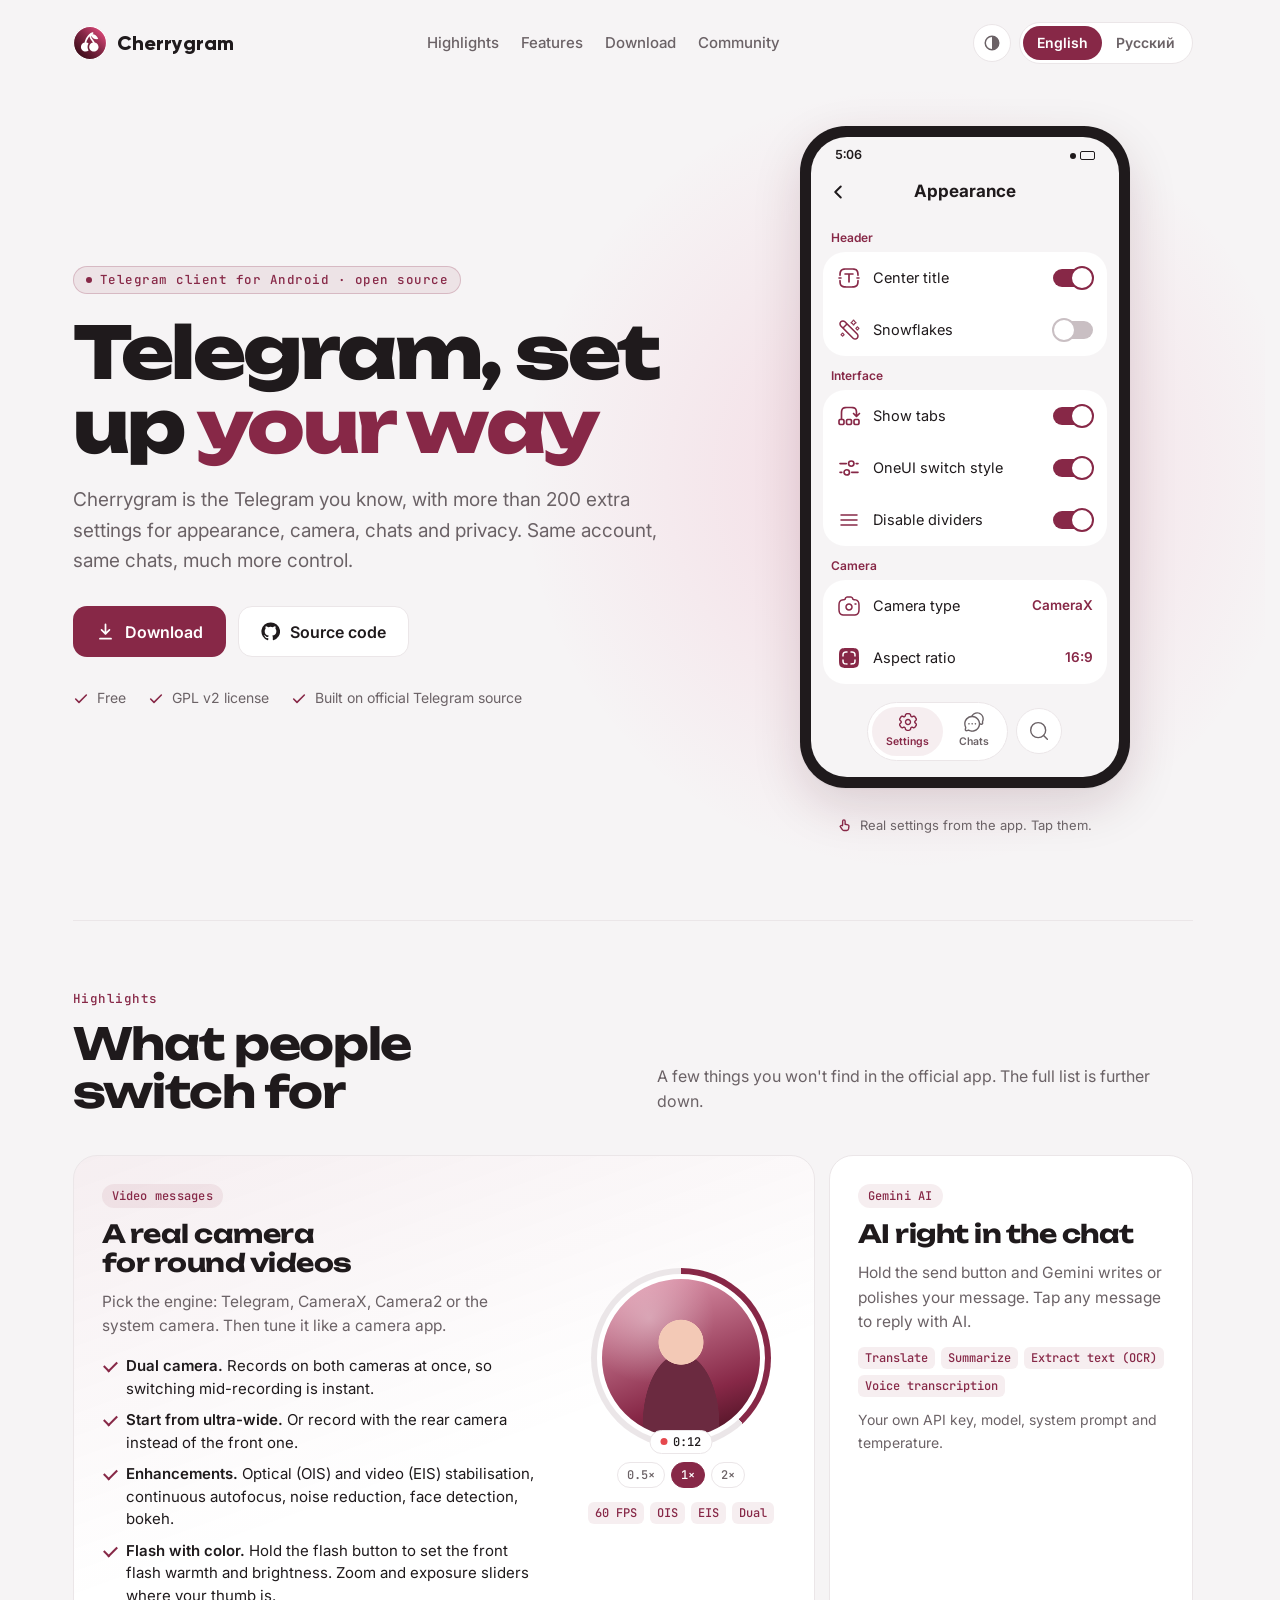
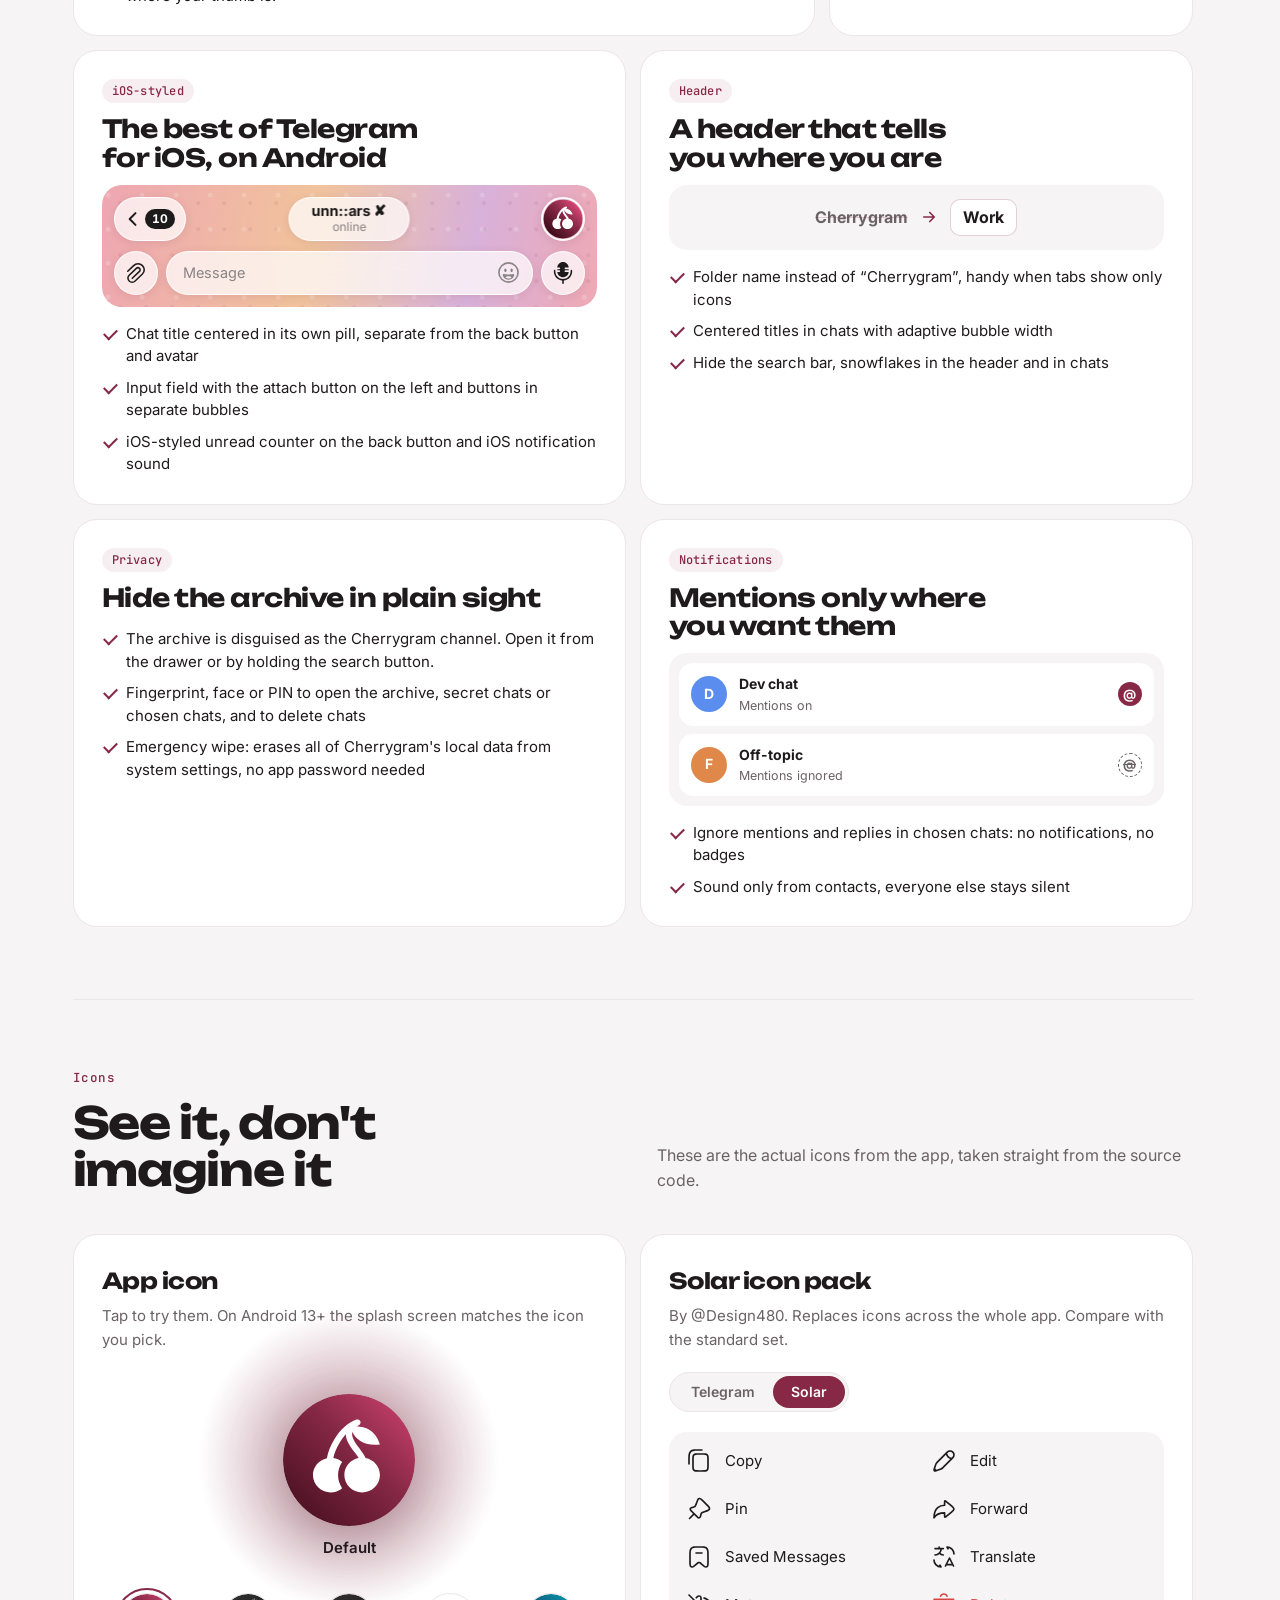
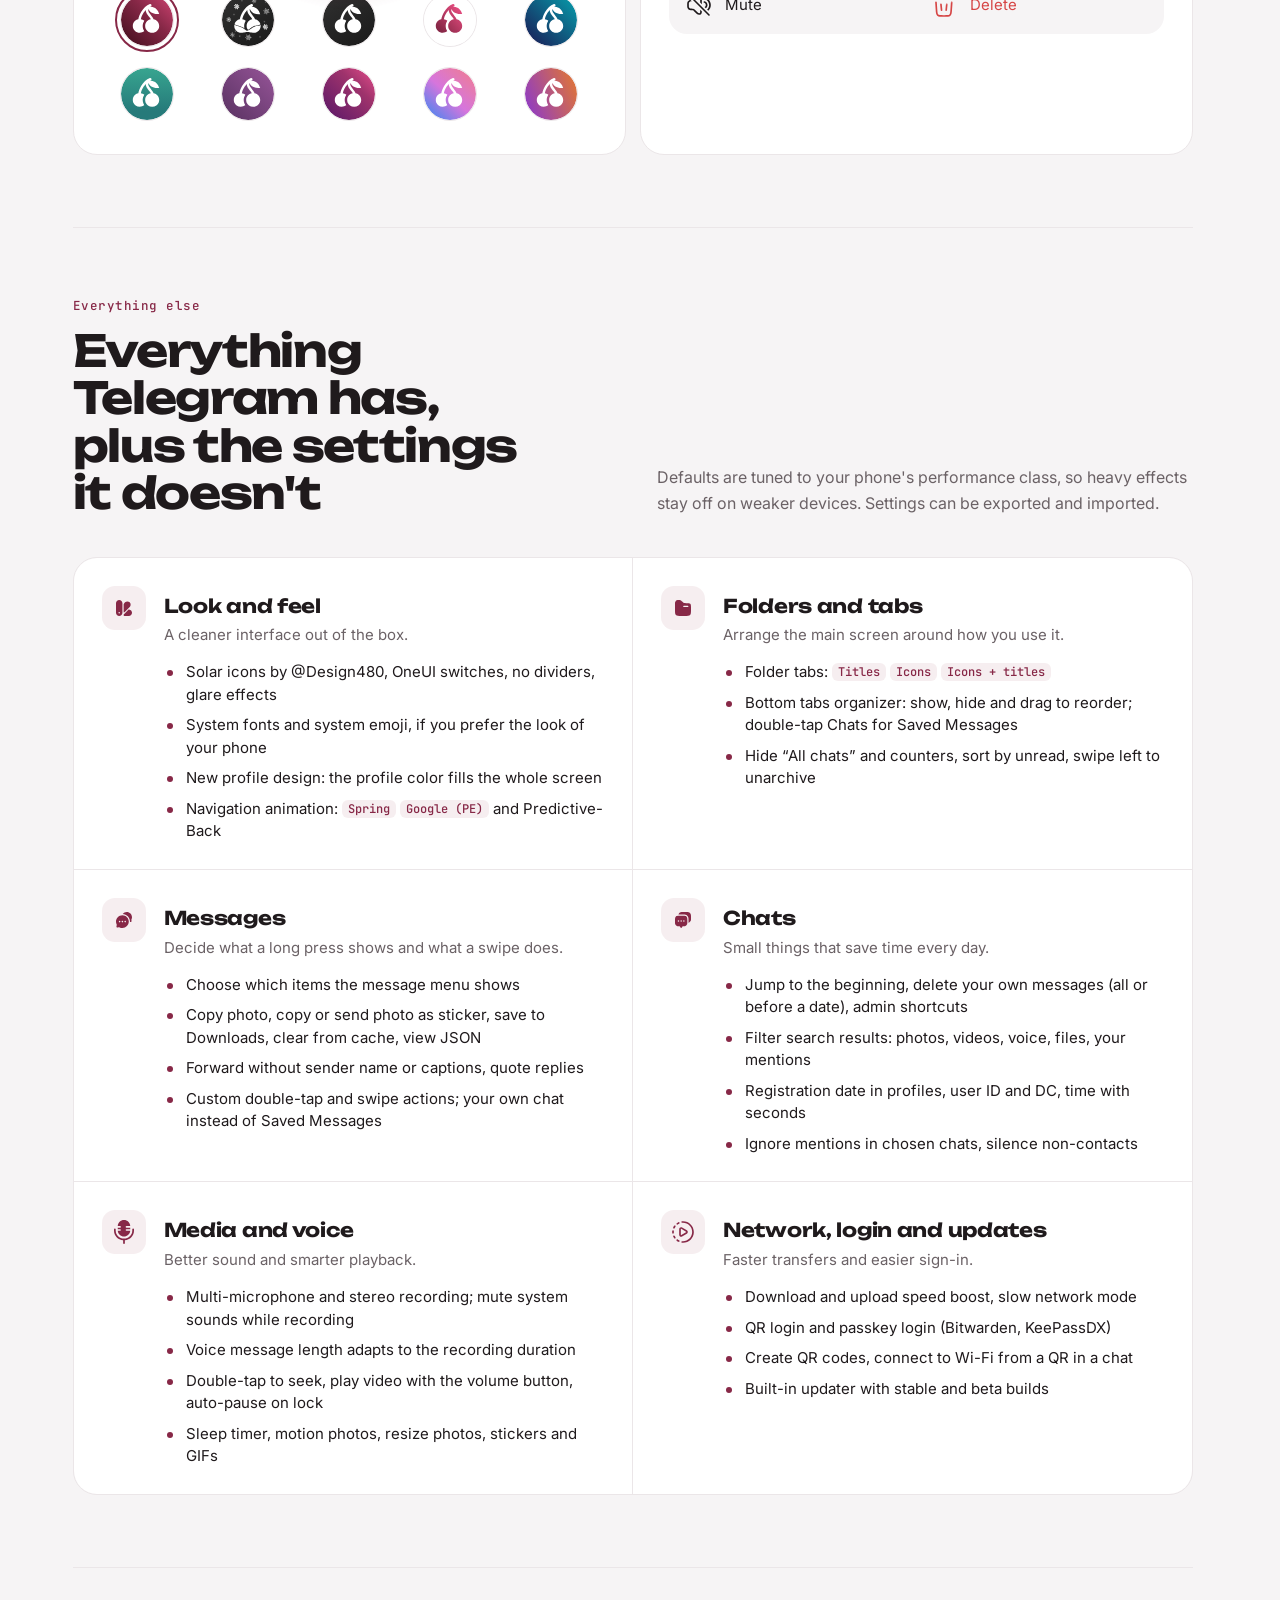
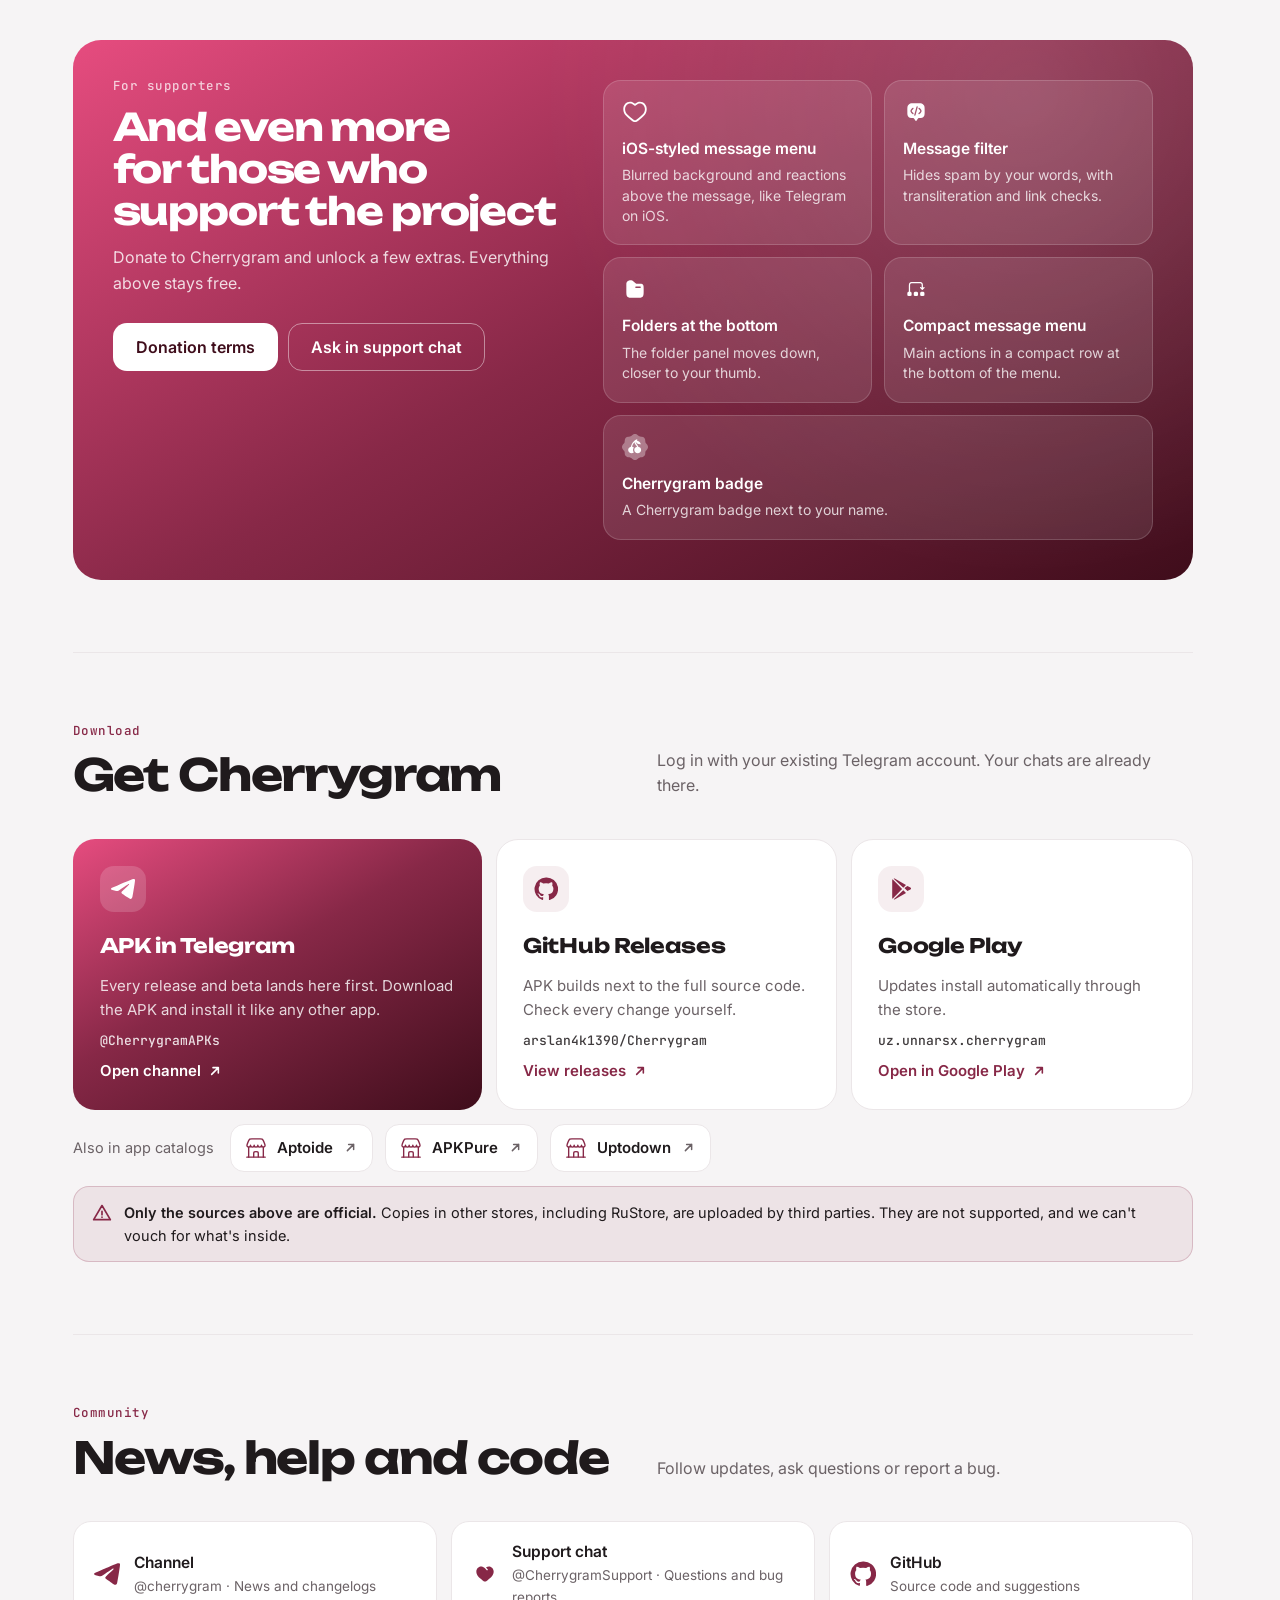
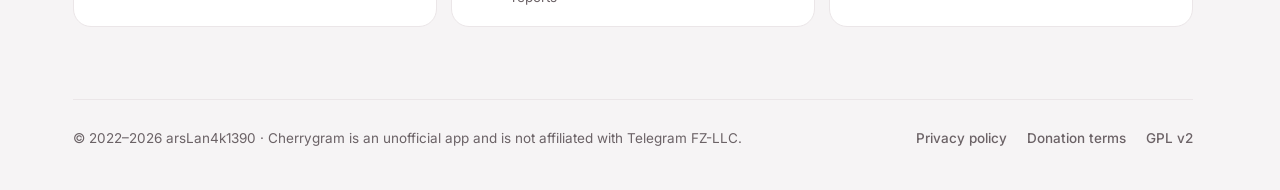
==== commit 62332a71: "Add Uptodown" ====
--- a/cherrygram/index.html
+++ b/cherrygram/index.html
@@ -403,6 +403,8 @@
   .ms:hover { text-decoration: none; border-color: var(--cherry-line); background: var(--cherry-soft); }
   .ms > svg:first-child { width: 22px; height: 22px; color: var(--cherry); display: block; }
   .ms-go { width: 15px; height: 15px; stroke: var(--muted); fill: none; stroke-width: 2.4; stroke-linecap: round; stroke-linejoin: round; }
+  a.ms[data-l="ru"], body.ru a.ms[data-l="en"] { display: none; }
+  body.ru a.ms[data-l="ru"] { display: inline-flex; }
   @media (max-width: 520px) { .ms-label { width: 100%; } .ms { flex: 1 1 auto; justify-content: center; } }
 
   .dl { display: grid; grid-template-columns: 1.2fr 1fr 1fr; gap: 14px; }
@@ -911,6 +913,8 @@
       <span class="ms-label"><span data-l="en">Also in app catalogs</span><span data-l="ru">Также в каталогах приложений</span></span>
       <a class="ms" href="https://cherrygram.en.aptoide.com/app" target="_blank" rel="noopener"><svg viewBox="0 0 24 24" aria-hidden="true"><path d="M22 22H2" fill="none" stroke="currentColor" stroke-width="1.5" stroke-linecap="round" stroke-linejoin="miter"/><path d="M20 22V11" fill="none" stroke="currentColor" stroke-width="1.5" stroke-linecap="round" stroke-linejoin="miter"/><path d="M4 22V11" fill="none" stroke="currentColor" stroke-width="1.5" stroke-linecap="round" stroke-linejoin="miter"/><path d="M16.53 2H7.47c-1.2 0-1.8 0-2.29 0.3C4.7 2.6 4.43 3.14 3.9 4.2L2.5 7.76c-0.32 0.82-0.6 1.79-0.06 2.48C2.79 10.7 3.36 11 4 11c1.1 0 2-0.9 2-2 0 1.1 0.9 2 2 2s2-0.9 2-2c0 1.1 0.9 2 2 2s2-0.9 2-2c0 1.1 0.9 2 2 2s2-0.9 2-2c0 1.1 0.9 2 2 2 0.64 0 1.2-0.3 1.57-0.76 0.55-0.7 0.26-1.66-0.06-2.48L20.1 4.2C19.57 3.14 19.3 2.6 18.8 2.3 18.34 2 17.74 2 16.54 2Z" fill="none" stroke="currentColor" stroke-width="1.5" stroke-linecap="butt" stroke-linejoin="round"/><path d="M9.5 21.5v-3c0-0.93 0-1.4 0.2-1.75 0.13-0.23 0.32-0.42 0.55-0.55C10.6 16 11.07 16 12 16s1.4 0 1.75 0.2c0.23 0.13 0.42 0.32 0.55 0.55 0.2 0.35 0.2 0.82 0.2 1.75v3" fill="none" stroke="currentColor" stroke-width="1.5" stroke-linecap="round" stroke-linejoin="miter"/></svg><span>Aptoide</span><svg class="ms-go" viewBox="0 0 24 24"><path d="M7 17 17 7M9 7h8v8"/></svg></a>
       <a class="ms" href="https://apkpure.com/p/uz.unnarsx.cherrygram" target="_blank" rel="noopener"><svg viewBox="0 0 24 24" aria-hidden="true"><path d="M22 22H2" fill="none" stroke="currentColor" stroke-width="1.5" stroke-linecap="round" stroke-linejoin="miter"/><path d="M20 22V11" fill="none" stroke="currentColor" stroke-width="1.5" stroke-linecap="round" stroke-linejoin="miter"/><path d="M4 22V11" fill="none" stroke="currentColor" stroke-width="1.5" stroke-linecap="round" stroke-linejoin="miter"/><path d="M16.53 2H7.47c-1.2 0-1.8 0-2.29 0.3C4.7 2.6 4.43 3.14 3.9 4.2L2.5 7.76c-0.32 0.82-0.6 1.79-0.06 2.48C2.79 10.7 3.36 11 4 11c1.1 0 2-0.9 2-2 0 1.1 0.9 2 2 2s2-0.9 2-2c0 1.1 0.9 2 2 2s2-0.9 2-2c0 1.1 0.9 2 2 2s2-0.9 2-2c0 1.1 0.9 2 2 2 0.64 0 1.2-0.3 1.57-0.76 0.55-0.7 0.26-1.66-0.06-2.48L20.1 4.2C19.57 3.14 19.3 2.6 18.8 2.3 18.34 2 17.74 2 16.54 2Z" fill="none" stroke="currentColor" stroke-width="1.5" stroke-linecap="butt" stroke-linejoin="round"/><path d="M9.5 21.5v-3c0-0.93 0-1.4 0.2-1.75 0.13-0.23 0.32-0.42 0.55-0.55C10.6 16 11.07 16 12 16s1.4 0 1.75 0.2c0.23 0.13 0.42 0.32 0.55 0.55 0.2 0.35 0.2 0.82 0.2 1.75v3" fill="none" stroke="currentColor" stroke-width="1.5" stroke-linecap="round" stroke-linejoin="miter"/></svg><span>APKPure</span><svg class="ms-go" viewBox="0 0 24 24"><path d="M7 17 17 7M9 7h8v8"/></svg></a>
+      <a class="ms" data-l="en" href="https://cherrygram.uptodown.com/android" target="_blank" rel="noopener"><svg viewBox="0 0 24 24" aria-hidden="true"><path d="M22 22H2" fill="none" stroke="currentColor" stroke-width="1.5" stroke-linecap="round" stroke-linejoin="miter"/><path d="M20 22V11" fill="none" stroke="currentColor" stroke-width="1.5" stroke-linecap="round" stroke-linejoin="miter"/><path d="M4 22V11" fill="none" stroke="currentColor" stroke-width="1.5" stroke-linecap="round" stroke-linejoin="miter"/><path d="M16.53 2H7.47c-1.2 0-1.8 0-2.29 0.3C4.7 2.6 4.43 3.14 3.9 4.2L2.5 7.76c-0.32 0.82-0.6 1.79-0.06 2.48C2.79 10.7 3.36 11 4 11c1.1 0 2-0.9 2-2 0 1.1 0.9 2 2 2s2-0.9 2-2c0 1.1 0.9 2 2 2s2-0.9 2-2c0 1.1 0.9 2 2 2s2-0.9 2-2c0 1.1 0.9 2 2 2 0.64 0 1.2-0.3 1.57-0.76 0.55-0.7 0.26-1.66-0.06-2.48L20.1 4.2C19.57 3.14 19.3 2.6 18.8 2.3 18.34 2 17.74 2 16.54 2Z" fill="none" stroke="currentColor" stroke-width="1.5" stroke-linecap="butt" stroke-linejoin="round"/><path d="M9.5 21.5v-3c0-0.93 0-1.4 0.2-1.75 0.13-0.23 0.32-0.42 0.55-0.55C10.6 16 11.07 16 12 16s1.4 0 1.75 0.2c0.23 0.13 0.42 0.32 0.55 0.55 0.2 0.35 0.2 0.82 0.2 1.75v3" fill="none" stroke="currentColor" stroke-width="1.5" stroke-linecap="round" stroke-linejoin="miter"/></svg><span>Uptodown</span><svg class="ms-go" viewBox="0 0 24 24"><path d="M7 17 17 7M9 7h8v8"/></svg></a>
+      <a class="ms" data-l="ru" href="https://cherrygram.ru.uptodown.com/android" target="_blank" rel="noopener"><svg viewBox="0 0 24 24" aria-hidden="true"><path d="M22 22H2" fill="none" stroke="currentColor" stroke-width="1.5" stroke-linecap="round" stroke-linejoin="miter"/><path d="M20 22V11" fill="none" stroke="currentColor" stroke-width="1.5" stroke-linecap="round" stroke-linejoin="miter"/><path d="M4 22V11" fill="none" stroke="currentColor" stroke-width="1.5" stroke-linecap="round" stroke-linejoin="miter"/><path d="M16.53 2H7.47c-1.2 0-1.8 0-2.29 0.3C4.7 2.6 4.43 3.14 3.9 4.2L2.5 7.76c-0.32 0.82-0.6 1.79-0.06 2.48C2.79 10.7 3.36 11 4 11c1.1 0 2-0.9 2-2 0 1.1 0.9 2 2 2s2-0.9 2-2c0 1.1 0.9 2 2 2s2-0.9 2-2c0 1.1 0.9 2 2 2s2-0.9 2-2c0 1.1 0.9 2 2 2 0.64 0 1.2-0.3 1.57-0.76 0.55-0.7 0.26-1.66-0.06-2.48L20.1 4.2C19.57 3.14 19.3 2.6 18.8 2.3 18.34 2 17.74 2 16.54 2Z" fill="none" stroke="currentColor" stroke-width="1.5" stroke-linecap="butt" stroke-linejoin="round"/><path d="M9.5 21.5v-3c0-0.93 0-1.4 0.2-1.75 0.13-0.23 0.32-0.42 0.55-0.55C10.6 16 11.07 16 12 16s1.4 0 1.75 0.2c0.23 0.13 0.42 0.32 0.55 0.55 0.2 0.35 0.2 0.82 0.2 1.75v3" fill="none" stroke="currentColor" stroke-width="1.5" stroke-linecap="round" stroke-linejoin="miter"/></svg><span>Uptodown</span><svg class="ms-go" viewBox="0 0 24 24"><path d="M7 17 17 7M9 7h8v8"/></svg></a>
     </div>
 
     <div class="warn" role="note">
